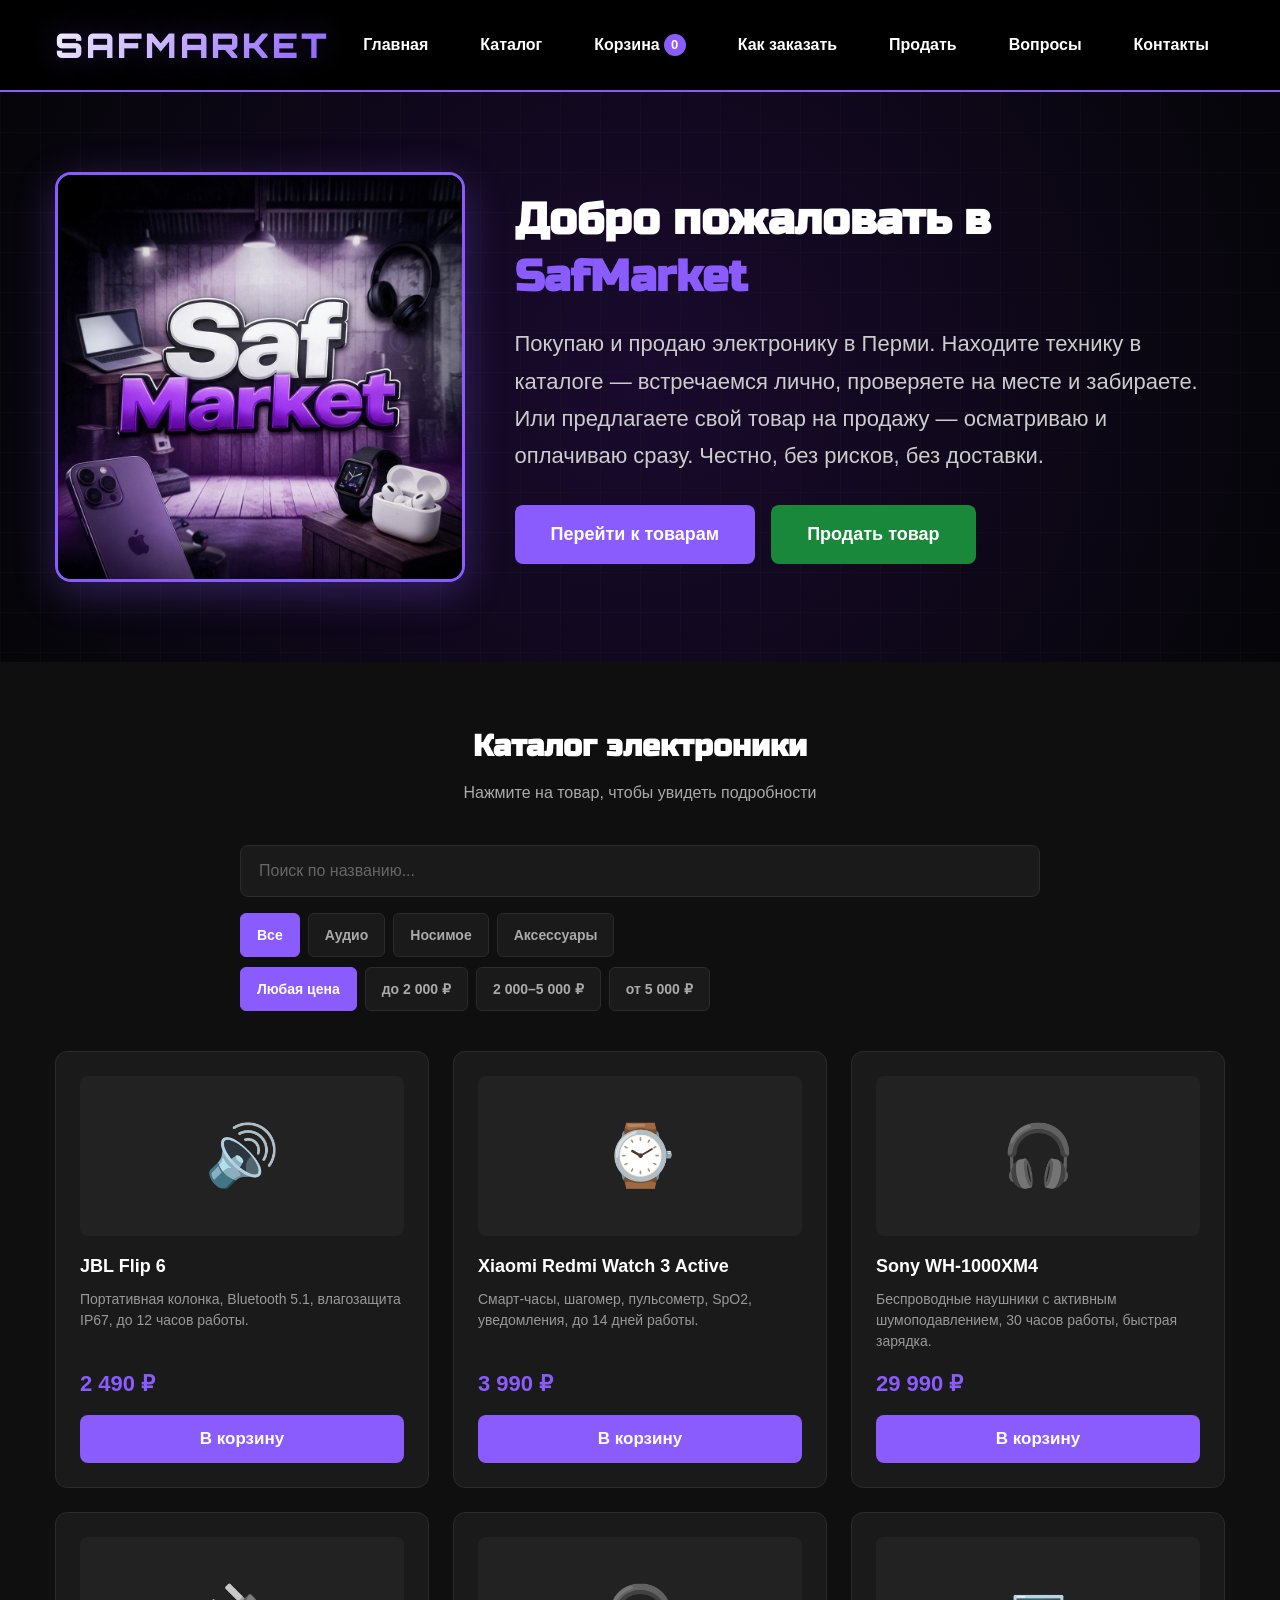
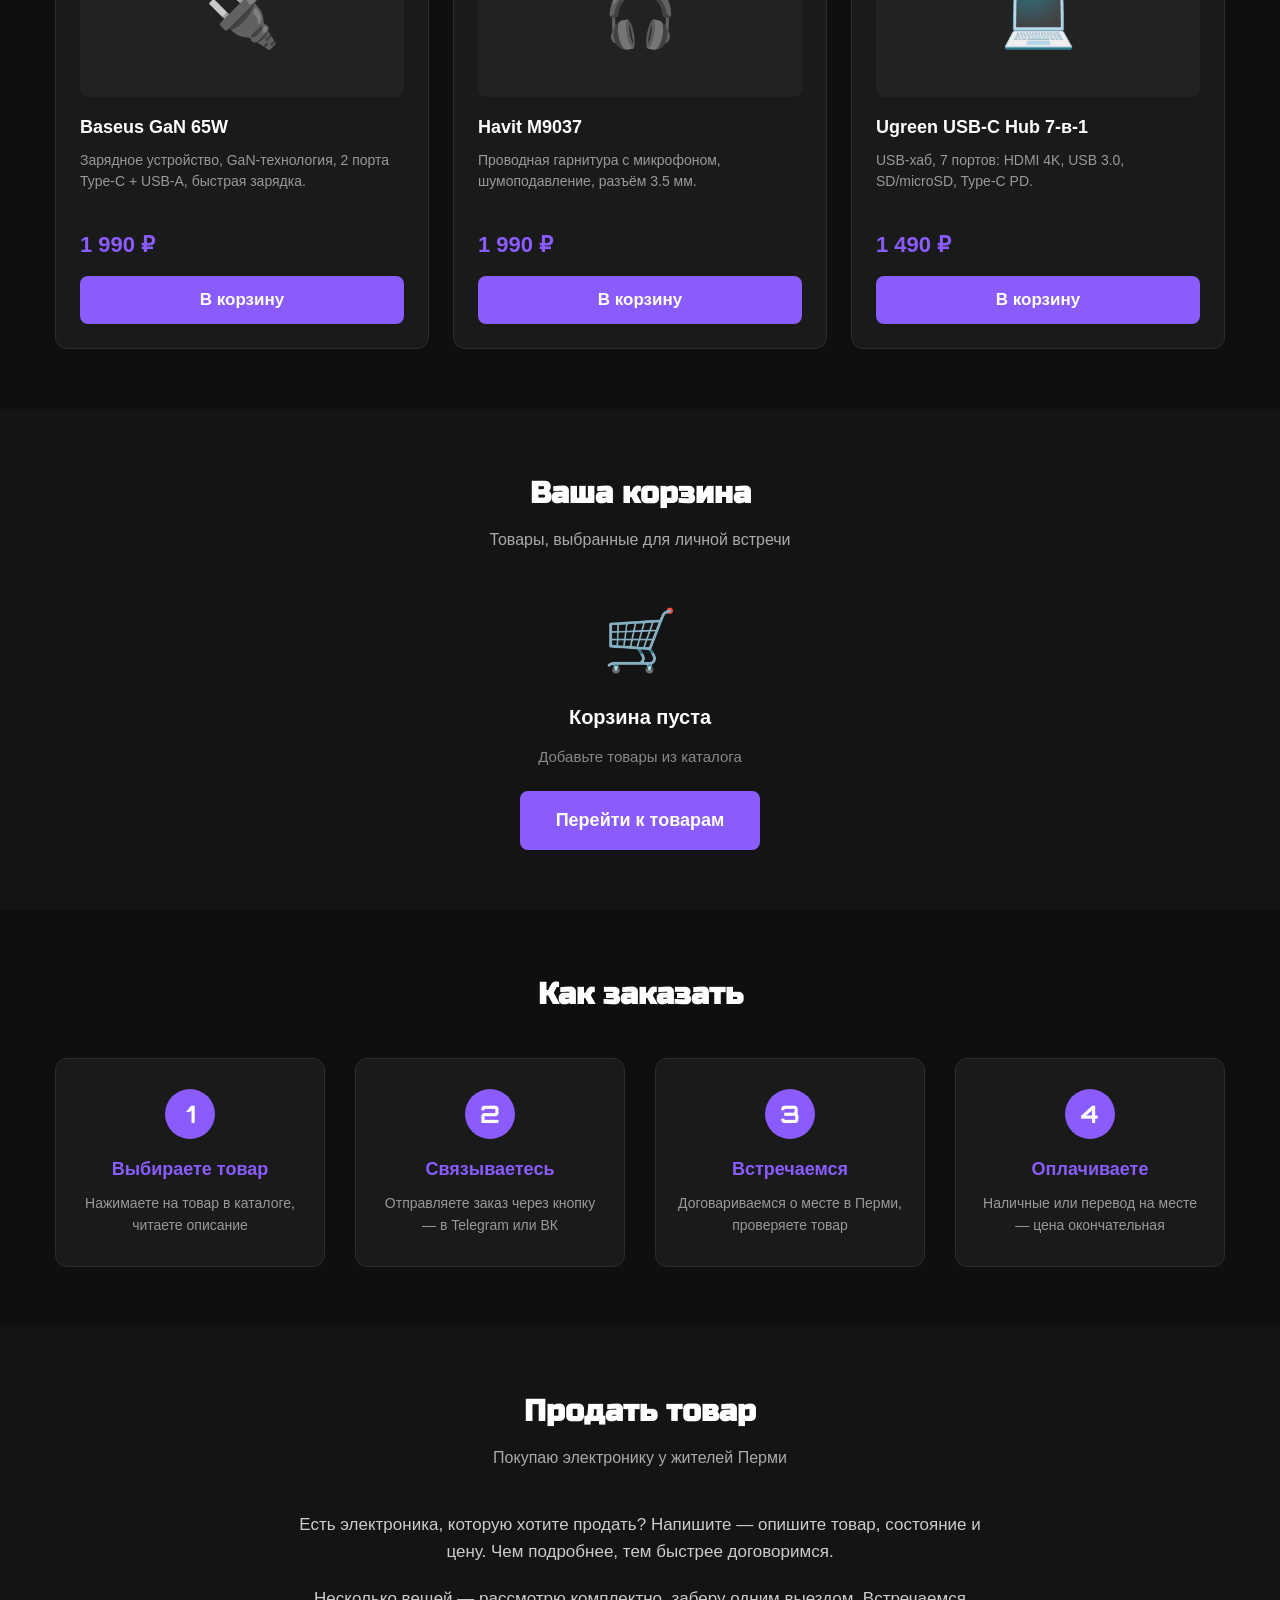
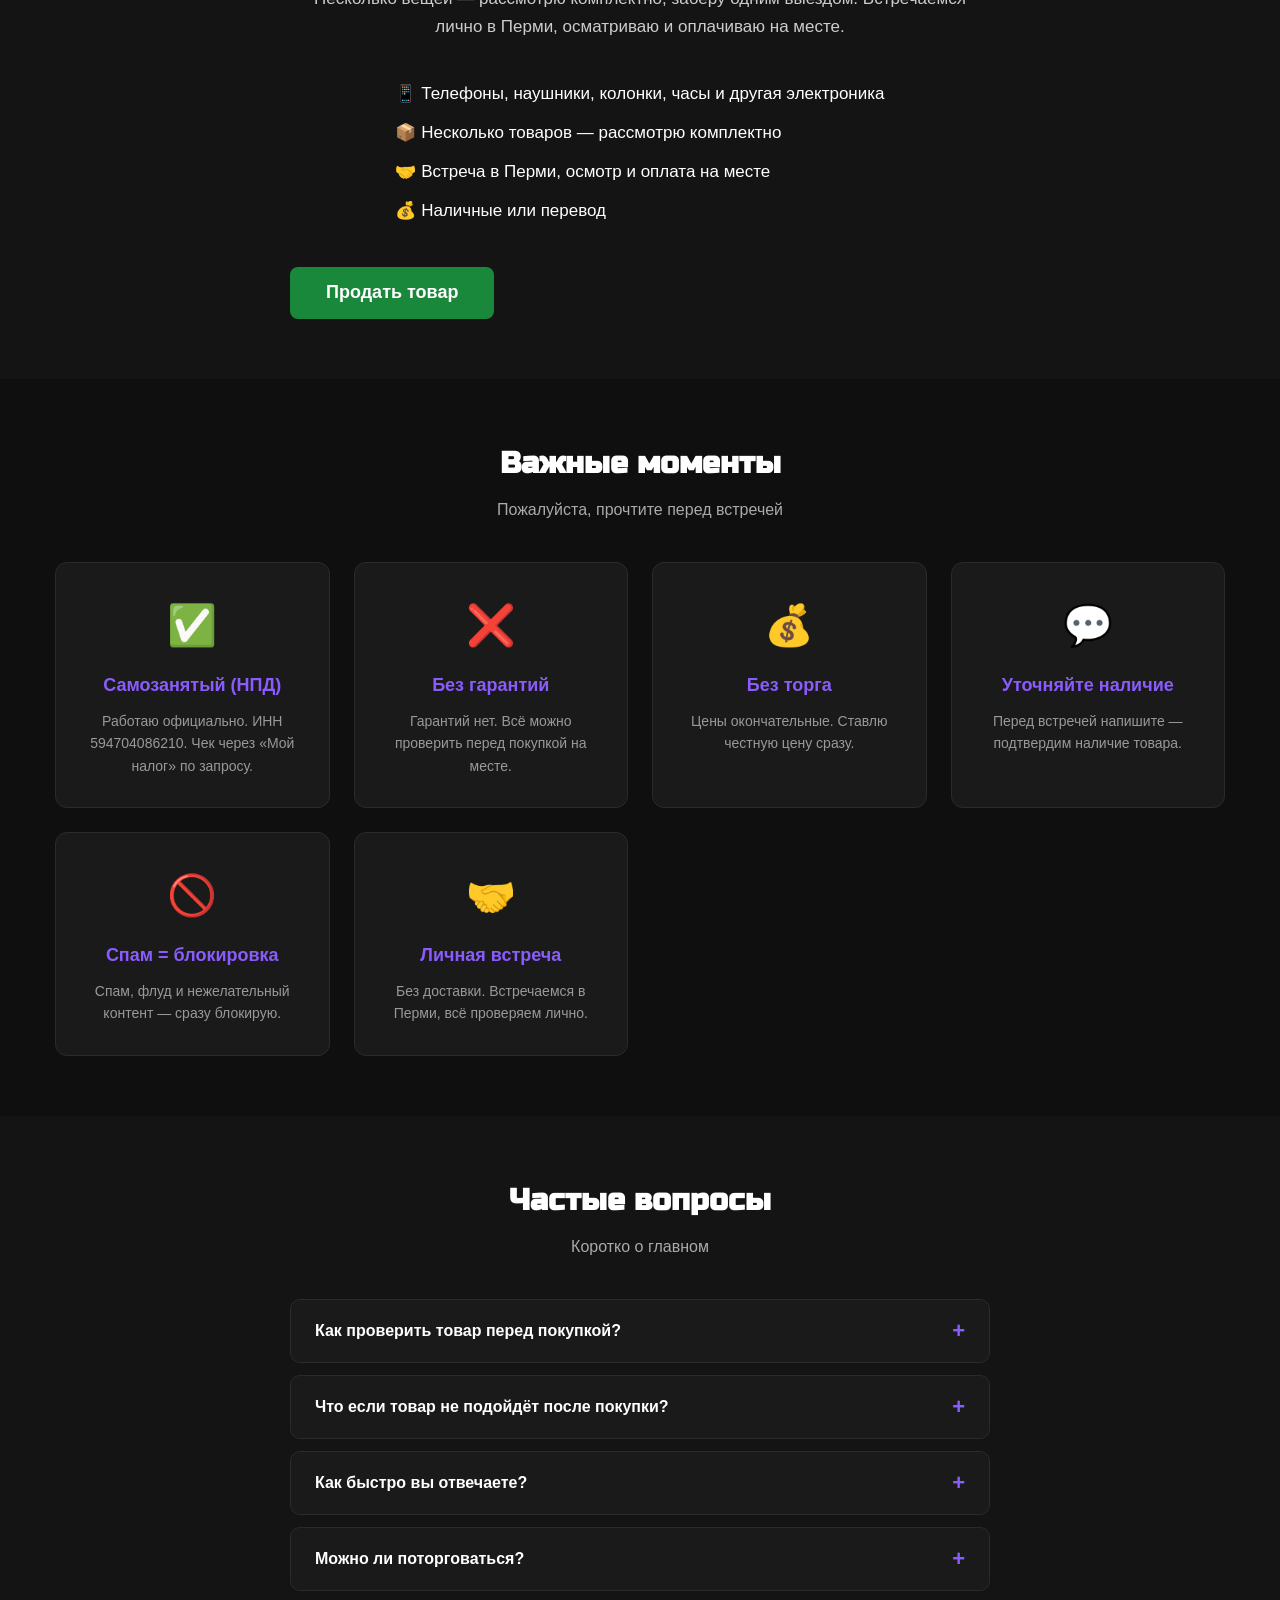
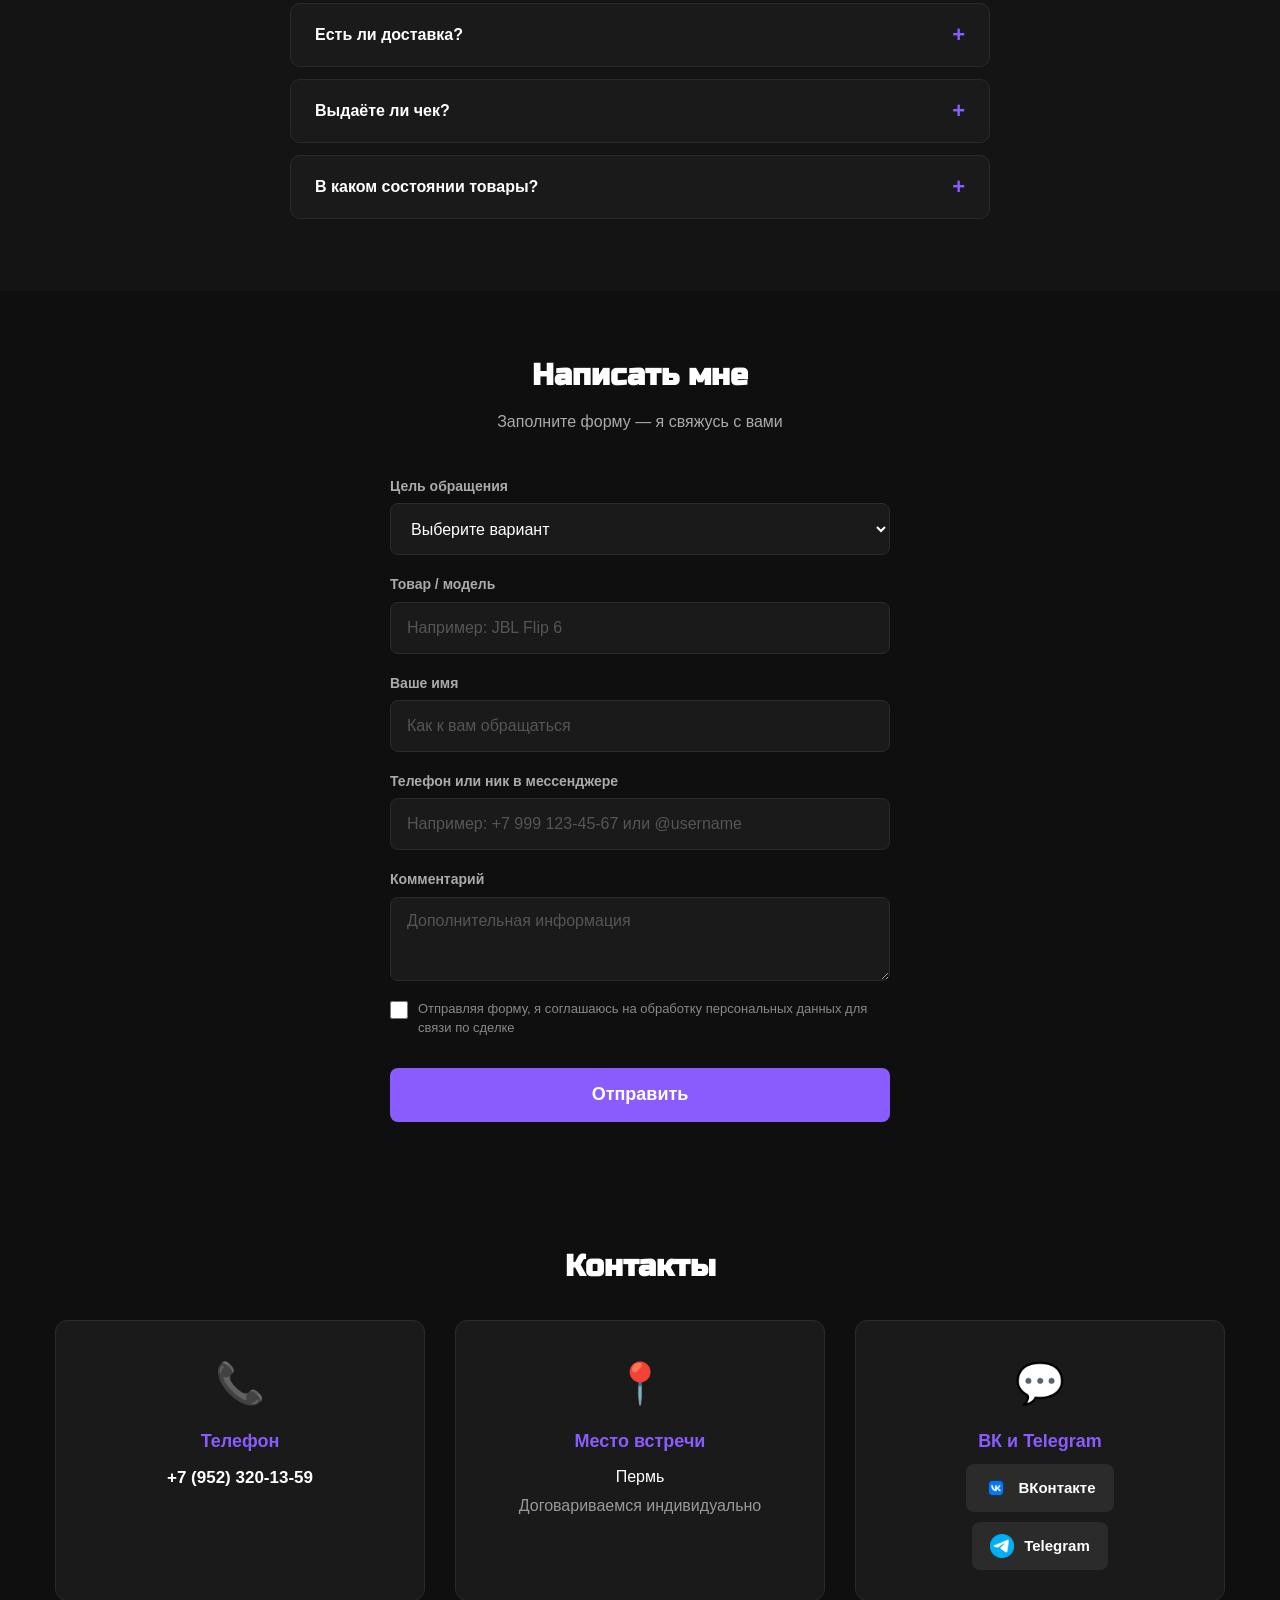
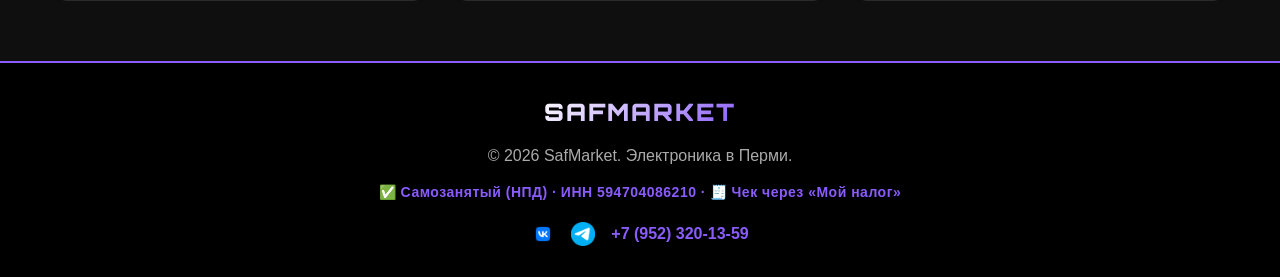
==== index.html @ 83631c66 "Add files via upload" ====
<!DOCTYPE html>
<html lang="ru">
<head>
  <meta charset="UTF-8" />
  <meta name="viewport" content="width=device-width, initial-scale=1.0" />

  <!-- SEO -->
  <title>SafMarket — Электроника в Перми. Купить и продать</title>
  <meta name="description" content="SafMarket — покупаю и продаю электронику в Перми. Каталог техники, личная встреча, проверка на месте. Без доставки, без рисков." />
  <meta name="keywords" content="электроника Пермь, купить электронику Пермь, продать телефон Пермь, б/у техника Пермь, SafMarket" />
  <meta property="og:title" content="SafMarket — Электроника в Перми" />
  <meta property="og:description" content="Покупаю и продаю электронику в Перми. Личная встреча, проверка на месте." />
  <meta property="og:type" content="website" />
  <meta name="robots" content="index, follow" />

  <link rel="preconnect" href="https://fonts.googleapis.com" />
  <link rel="preconnect" href="https://fonts.gstatic.com" crossorigin />
  <link href="https://fonts.googleapis.com/css2?family=Russo+One&family=Orbitron:wght@700;900&display=swap" rel="stylesheet" />

  <link rel="stylesheet" href="style.css" />
</head>
<body>

  <!-- ================= ШАПКА ================= -->
  <header class="header">
    <div class="container header-content">
      <a href="#home" class="logo">SafMarket</a>
      <nav class="nav">
        <a href="#home">Главная</a>
        <a href="#catalog">Каталог</a>
        <a href="#cart">Корзина <span id="cart-count" class="cart-count">0</span></a>
        <a href="#how">Как заказать</a>
        <a href="#buyback">Продать</a>
        <a href="#faq">Вопросы</a>
        <a href="#contacts">Контакты</a>
      </nav>
    </div>
  </header>

  <!-- ================= ГЛАВНАЯ ================= -->
  <section id="home" class="hero">
    <div class="container hero-wrapper">
      <div class="hero-left">
        <div class="store-photo-wrapper">
          <img src="store.jpg" alt="Магазин SafMarket в Перми" class="store-photo"
               onerror="this.style.display='none'; this.nextElementSibling.style.display='flex';" />
          <div class="store-photo-fallback" style="display:none;">
            <span>📷 Фото магазина</span>
            <span class="fallback-hint">Положите store.jpg рядом с index.html</span>
          </div>
        </div>
      </div>
      <div class="hero-right">
        <h1>Добро пожаловать в <span class="accent">SafMarket</span></h1>
        <p class="hero-subtitle">Покупаю и продаю электронику в Перми. Находите технику в каталоге — встречаемся лично, проверяете на месте и забираете. Или предлагаете свой товар на продажу — осматриваю и оплачиваю сразу. Честно, без рисков, без доставки.</p>

        <div class="hero-buttons">
          <a href="#catalog" class="btn">Перейти к товарам</a>
          <a href="#buyback" class="btn btn-sell">Продать товар</a>
        </div>
      </div>
    </div>
  </section>

  <!-- ================= КАТАЛОГ ================= -->
  <section id="catalog" class="products">
    <div class="container">
      <h2 class="section-title">Каталог электроники</h2>
      <p class="section-subtitle">Нажмите на товар, чтобы увидеть подробности</p>

      <div class="catalog-filters">
        <input type="text" id="search-input" class="search-input" placeholder="Поиск по названию..." />

        <div class="filter-row">
          <button class="filter-btn active" data-filter="category" data-value="all">Все</button>
          <button class="filter-btn" data-filter="category" data-value="audio">Аудио</button>
          <button class="filter-btn" data-filter="category" data-value="wearables">Носимое</button>
          <button class="filter-btn" data-filter="category" data-value="accessories">Аксессуары</button>
        </div>

        <div class="filter-row">
          <button class="filter-btn active" data-filter="price" data-value="all">Любая цена</button>
          <button class="filter-btn" data-filter="price" data-value="0-2000">до 2 000 ₽</button>
          <button class="filter-btn" data-filter="price" data-value="2000-5000">2 000–5 000 ₽</button>
          <button class="filter-btn" data-filter="price" data-value="5000+">от 5 000 ₽</button>
        </div>
      </div>

      <div id="product-grid" class="product-grid"></div>

      <div id="no-results" class="no-results" style="display:none;">
        <p>Ничего не найдено</p>
        <p class="no-results-hint">Попробуйте изменить поиск или фильтры</p>
      </div>
    </div>
  </section>

  <!-- ================= СТРАНИЦА ТОВАРА ================= -->
  <section id="product-page" class="product-page" style="display:none;">
    <div class="container">
      <button class="btn-back" onclick="showCatalog()">&#8592; Назад к каталогу</button>
      <div id="product-page-content"></div>
    </div>
  </section>

  <!-- ================= КОРЗИНА ================= -->
  <section id="cart" class="cart">
    <div class="container">
      <h2 class="section-title">Ваша корзина</h2>
      <p class="section-subtitle">Товары, выбранные для личной встречи</p>

      <div id="cart-empty" class="cart-empty">
        <span class="cart-empty-icon">🛒</span>
        <p>Корзина пуста</p>
        <p class="cart-empty-hint">Добавьте товары из каталога</p>
        <a href="#catalog" class="btn">Перейти к товарам</a>
      </div>

      <div id="cart-items" class="cart-grid" style="display:none;"></div>

      <div id="cart-total" class="cart-total" style="display:none;">
        <span>Итого:</span>
        <strong id="total-price">0 ₽</strong>
      </div>

      <div id="cart-actions" class="cart-actions" style="display:none;">
        <button class="btn-clear" onclick="clearCart()">Очистить корзину</button>
        <button class="btn-buy" onclick="openCheckout()">Купить</button>
      </div>
    </div>
  </section>

  <!-- ================= МОДАЛЬНОЕ ОКНО «КУПИТЬ» ================= -->
  <div id="checkout-modal" class="modal-overlay" style="display:none;">
    <div class="modal">
      <button class="modal-close" onclick="closeCheckout()">&times;</button>
      <h2 class="modal-title">Как купить</h2>
      <div class="modal-body">

        <div class="modal-step">
          <span class="modal-icon">📦</span>
          <h3>Ваш заказ</h3>
          <div id="modal-order-items"></div>
          <div id="modal-order-total"></div>
        </div>

        <!-- Условия сделки -->
        <div class="deal-terms">
          <h3 class="deal-terms-title">Условия сделки</h3>
          <div class="deal-terms-grid">
            <div class="deal-term"><span class="deal-term-icon">🚫</span> Без доставки</div>
            <div class="deal-term"><span class="deal-term-icon">↩️</span> Без возврата</div>
            <div class="deal-term"><span class="deal-term-icon">✅</span> Проверка на месте</div>
            <div class="deal-term"><span class="deal-term-icon">💰</span> Оплата: наличные / перевод</div>
          </div>
        </div>

        <div class="modal-step">
          <span class="modal-icon">💬</span>
          <h3>Свяжитесь со мной</h3>
          <p>Назовите товар, который хотите купить. Желательно отправьте скриншот из каталога. Уточните наличие — экономим время.</p>
        </div>

        <div class="modal-step">
          <span class="modal-icon">📍</span>
          <h3>Встреча в Перми</h3>
          <p>Договариваемся об удобном месте. Проверяете товар на месте. Оплата наличными или переводом.</p>
        </div>

        <div class="modal-rules">
          <h3 class="modal-rules-title">⚠️ Важные моменты</h3>
          <ul class="modal-rules-list">
            <li><strong>Без гарантий</strong> — всё проверяется перед покупкой на месте.</li>
            <li><strong>Без торга</strong> — цены окончательные.</li>
            <li><strong>Самозанятый (НПД)</strong> — ИНН 594704086210. Чек через «Мой налог» по запросу.</li>
          </ul>
        </div>

        <button class="btn btn-send-order btn-tg" onclick="sendOrderToTelegram()">
          <img src="telegram.webp" alt="Telegram" class="social-icon-img social-icon-btn" />
          <span>Отправить заказ в Telegram</span>
        </button>

        <button class="btn btn-send-order btn-vk" onclick="sendOrderToVK()">
          <img src="vk.webp" alt="ВКонтакте" class="social-icon-img social-icon-btn" />
          <span>Отправить заказ в ВКонтакте</span>
        </button>

        <a href="tel:+79523201359" class="btn btn-phone">
          <span>📞 +7 (952) 320-13-59</span>
        </a>

        <button class="btn-close-modal" onclick="closeCheckout()">Закрыть</button>
      </div>
    </div>
  </div>

  <!-- ================= МОДАЛЬНОЕ ОКНО «ПРОДАТЬ» ================= -->
  <div id="sell-modal" class="modal-overlay" style="display:none;">
    <div class="modal">
      <button class="modal-close" onclick="closeSell()">&times;</button>
      <h2 class="modal-title">Как продать товар</h2>
      <div class="modal-body">

        <div class="modal-step">
          <span class="modal-icon">💬</span>
          <h3>Свяжитесь со мной</h3>
          <p>Опишите товар и его состояние. Назовите вашу цену. Желательно отправьте фото. Если несколько товаров — можно списком.</p>
        </div>

        <div class="modal-step">
          <span class="modal-icon">🤝</span>
          <h3>Встреча и оплата</h3>
          <p>Договариваемся о встрече в Перми. Я осматриваю товар на месте. Если всё устраивает — оплачиваю сразу наличными или переводом.</p>
        </div>

        <div class="modal-rules modal-rules-buyback">
          <h3 class="modal-rules-title">📋 Правила</h3>
          <ul class="modal-rules-list">
            <li><strong>Опишите честно</strong> — дефекты и неисправности указывайте сразу.</li>
            <li><strong>Несколько товаров</strong> — рассмотрю комплектно, заберу одним выездом.</li>
            <li><strong>Самозанятый (НПД)</strong> — ИНН 594704086210. Чек через «Мой налог» по запросу.</li>
          </ul>
        </div>

        <button class="btn btn-send-order btn-tg" onclick="sendSellToTelegram()">
          <img src="telegram.webp" alt="Telegram" class="social-icon-img social-icon-btn" />
          <span>Написать в Telegram</span>
        </button>

        <button class="btn btn-send-order btn-vk" onclick="sendSellToVK()">
          <img src="vk.webp" alt="ВКонтакте" class="social-icon-img social-icon-btn" />
          <span>Написать в ВКонтакте</span>
        </button>

        <a href="tel:+79523201359" class="btn btn-phone">
          <span>📞 +7 (952) 320-13-59</span>
        </a>

        <button class="btn-close-modal" onclick="closeSell()">Закрыть</button>
      </div>
    </div>
  </div>

  <!-- ================= КАК ЗАКАЗАТЬ ================= -->
  <section id="how" class="how">
    <div class="container">
      <h2 class="section-title">Как заказать</h2>
      <div class="steps">
        <div class="step">
          <div class="step-number">1</div>
          <h3>Выбираете товар</h3>
          <p>Нажимаете на товар в каталоге, читаете описание</p>
        </div>
        <div class="step">
          <div class="step-number">2</div>
          <h3>Связываетесь</h3>
          <p>Отправляете заказ через кнопку — в Telegram или ВК</p>
        </div>
        <div class="step">
          <div class="step-number">3</div>
          <h3>Встречаемся</h3>
          <p>Договариваемся о месте в Перми, проверяете товар</p>
        </div>
        <div class="step">
          <div class="step-number">4</div>
          <h3>Оплачиваете</h3>
          <p>Наличные или перевод на месте — цена окончательная</p>
        </div>
      </div>
    </div>
  </section>

  <!-- ================= ПРОДАТЬ ТОВАР ================= -->
  <section id="buyback" class="buyback">
    <div class="container">
      <h2 class="section-title">Продать товар</h2>
      <p class="section-subtitle">Покупаю электронику у жителей Перми</p>
      <div class="buyback-content">
        <div class="buyback-text">
          <p>Есть электроника, которую хотите продать? Напишите — опишите товар, состояние и цену. Чем подробнее, тем быстрее договоримся.</p>
          <p>Несколько вещей — рассмотрю комплектно, заберу одним выездом. Встречаемся лично в Перми, осматриваю и оплачиваю на месте.</p>
          <ul class="about-list">
            <li>📱 Телефоны, наушники, колонки, часы и другая электроника</li>
            <li>📦 Несколько товаров — рассмотрю комплектно</li>
            <li>🤝 Встреча в Перми, осмотр и оплата на месте</li>
            <li>💰 Наличные или перевод</li>
          </ul>
          <button class="btn btn-sell" onclick="openSell()">Продать товар</button>
        </div>
      </div>
    </div>
  </section>

  <!-- ================= ВАЖНЫЕ МОМЕНТЫ ================= -->
  <section id="rules" class="rules">
    <div class="container">
      <h2 class="section-title">Важные моменты</h2>
      <p class="section-subtitle">Пожалуйста, прочтите перед встречей</p>
      <div class="rules-grid">
        <div class="rule-card">
          <span class="rule-icon">✅</span>
          <h3>Самозанятый (НПД)</h3>
          <p>Работаю официально. ИНН 594704086210. Чек через «Мой налог» по запросу.</p>
        </div>
        <div class="rule-card">
          <span class="rule-icon">❌</span>
          <h3>Без гарантий</h3>
          <p>Гарантий нет. Всё можно проверить перед покупкой на месте.</p>
        </div>
        <div class="rule-card">
          <span class="rule-icon">💰</span>
          <h3>Без торга</h3>
          <p>Цены окончательные. Ставлю честную цену сразу.</p>
        </div>
        <div class="rule-card">
          <span class="rule-icon">💬</span>
          <h3>Уточняйте наличие</h3>
          <p>Перед встречей напишите — подтвердим наличие товара.</p>
        </div>
        <div class="rule-card">
          <span class="rule-icon">🚫</span>
          <h3>Спам = блокировка</h3>
          <p>Спам, флуд и нежелательный контент — сразу блокирую.</p>
        </div>
        <div class="rule-card">
          <span class="rule-icon">🤝</span>
          <h3>Личная встреча</h3>
          <p>Без доставки. Встречаемся в Перми, всё проверяем лично.</p>
        </div>
      </div>
    </div>
  </section>

  <!-- ================= FAQ ================= -->
  <section id="faq" class="faq">
    <div class="container">
      <h2 class="section-title">Частые вопросы</h2>
      <p class="section-subtitle">Коротко о главном</p>
      <div class="faq-list">
        <div class="faq-item">
          <button class="faq-question" onclick="toggleFaq(this)">
            <span>Как проверить товар перед покупкой?</span>
            <span class="faq-arrow">+</span>
          </button>
          <div class="faq-answer">
            <p>Встречаемся лично в Перми. Вы полностью осматриваете товар, проверяете все функции, подключаете, тестируете — сколько нужно, столько и проверяете. Только после этого принимаете решение.</p>
          </div>
        </div>
        <div class="faq-item">
          <button class="faq-question" onclick="toggleFaq(this)">
            <span>Что если товар не подойдёт после покупки?</span>
            <span class="faq-arrow">+</span>
          </button>
          <div class="faq-answer">
            <p>Возврат и обмен не предусмотрены. Именно поэтому важно всё проверить на месте перед оплатой. Если что-то не устраивает — просто не покупаете, никаких обязательств.</p>
          </div>
        </div>
        <div class="faq-item">
          <button class="faq-question" onclick="toggleFaq(this)">
            <span>Как быстро вы отвечаете?</span>
            <span class="faq-arrow">+</span>
          </button>
          <div class="faq-answer">
            <p>Обычно отвечаю в течение часа в рабочее время. Вечером и ночью может быть задержка, но обязательно отвечу.</p>
          </div>
        </div>
        <div class="faq-item">
          <button class="faq-question" onclick="toggleFaq(this)">
            <span>Можно ли поторговаться?</span>
            <span class="faq-arrow">+</span>
          </button>
          <div class="faq-answer">
            <p>Нет, цены окончательные. Я стараюсь сразу ставить честную и адекватную цену, поэтому торг не предусмотрен.</p>
          </div>
        </div>
        <div class="faq-item">
          <button class="faq-question" onclick="toggleFaq(this)">
            <span>Есть ли доставка?</span>
            <span class="faq-arrow">+</span>
          </button>
          <div class="faq-answer">
            <p>Нет, доставки нет. Встречаемся лично в Перми. Это безопаснее для обеих сторон — вы видите товар перед оплатой.</p>
          </div>
        </div>
        <div class="faq-item">
          <button class="faq-question" onclick="toggleFaq(this)">
            <span>Выдаёте ли чек?</span>
            <span class="faq-arrow">+</span>
          </button>
          <div class="faq-answer">
            <p>Да, работаю как самозанятый (НПД). ИНН 594704086210. Электронный чек отправлю через приложение «Мой налог» — просто попросите при покупке.</p>
          </div>
        </div>
        <div class="faq-item">
          <button class="faq-question" onclick="toggleFaq(this)">
            <span>В каком состоянии товары?</span>
            <span class="faq-arrow">+</span>
          </button>
          <div class="faq-answer">
            <p>Состояние у каждого товара своё — подробно описано на странице товара. Если есть дефекты, я указываю их честно. На месте вы всё проверите сами.</p>
          </div>
        </div>
      </div>
    </div>
  </section>

  <!-- ================= ФОРМА ОБРАТНОЙ СВЯЗИ ================= -->
  <section id="feedback" class="feedback">
    <div class="container">
      <h2 class="section-title">Написать мне</h2>
      <p class="section-subtitle">Заполните форму — я свяжусь с вами</p>
      <div class="feedback-form-wrapper">
        <form class="feedback-form" id="feedback-form" onsubmit="submitFeedback(event)">
          <div class="form-group">
            <label for="form-purpose">Цель обращения</label>
            <select id="form-purpose" class="form-input" required>
              <option value="">Выберите вариант</option>
              <option value="Хочу купить">Хочу купить</option>
              <option value="Хочу продать">Хочу продать</option>
              <option value="Уточнить наличие">Уточнить наличие</option>
              <option value="Другое">Другое</option>
            </select>
          </div>
          <div class="form-group">
            <label for="form-product">Товар / модель</label>
            <input type="text" id="form-product" class="form-input" placeholder="Например: JBL Flip 6" />
          </div>
          <div class="form-group">
            <label for="form-name">Ваше имя</label>
            <input type="text" id="form-name" class="form-input" placeholder="Как к вам обращаться" required />
          </div>
          <div class="form-group">
            <label for="form-contact">Телефон или ник в мессенджере</label>
            <input type="text" id="form-contact" class="form-input" placeholder="Например: +7 999 123-45-67 или @username" required />
          </div>
          <div class="form-group">
            <label for="form-message">Комментарий</label>
            <textarea id="form-message" class="form-input form-textarea" rows="3" placeholder="Дополнительная информация"></textarea>
          </div>
          <div class="form-consent">
            <label class="consent-label">
              <input type="checkbox" id="form-consent-checkbox" required />
              <span>Отправляя форму, я соглашаюсь на обработку персональных данных для связи по сделке</span>
            </label>
          </div>
          <button type="submit" class="btn btn-feedback">Отправить</button>
        </form>
        <div id="feedback-success" class="feedback-success" style="display:none;">
          <span class="feedback-success-icon">✅</span>
          <h3>Заявка отправлена!</h3>
          <p>Я свяжусь с вами в ближайшее время.</p>
          <button class="btn-close-modal" onclick="resetFeedback()">Отправить ещё одну</button>
        </div>
      </div>
    </div>
  </section>

  <!-- ================= КОНТАКТЫ ================= -->
  <section id="contacts" class="contacts">
    <div class="container">
      <h2 class="section-title">Контакты</h2>
      <div class="contacts-content">
        <div class="contact-item">
          <span class="contact-icon">📞</span>
          <h3>Телефон</h3>
          <a href="tel:+79523201359" class="contact-link">+7 (952) 320-13-59</a>
        </div>
        <div class="contact-item">
          <span class="contact-icon">📍</span>
          <h3>Место встречи</h3>
          <p>Пермь</p>
          <p class="contact-sub">Договариваемся индивидуально</p>
        </div>
        <div class="contact-item">
          <span class="contact-icon">💬</span>
          <h3>ВК и Telegram</h3>
          <div class="contact-social">
            <a href="https://vk.ru/saftorg1" target="_blank" rel="noopener" class="contact-social-link">
              <img src="vk.webp" alt="ВКонтакте" class="social-icon-img" />
              <span>ВКонтакте</span>
            </a>
            <a href="https://t.me/safamerka" target="_blank" rel="noopener" class="contact-social-link">
              <img src="telegram.webp" alt="Telegram" class="social-icon-img" />
              <span>Telegram</span>
            </a>
          </div>
        </div>
      </div>
    </div>
  </section>

  <!-- ================= ПОДВАЛ ================= -->
  <footer class="footer">
    <div class="container footer-content">
      <a href="#home" class="logo-footer">SafMarket</a>
      <p>&copy; 2026 SafMarket. Электроника в Перми.</p>
      <p class="footer-status">✅ Самозанятый (НПД) · ИНН 594704086210 · 🧾 Чек через «Мой налог»</p>
      <div class="footer-social">
        <a href="https://vk.ru/saftorg1" target="_blank" rel="noopener" class="footer-social-link">
          <img src="vk.webp" alt="ВКонтакте" class="social-icon-img" />
        </a>
        <a href="https://t.me/safamerka" target="_blank" rel="noopener" class="footer-social-link">
          <img src="telegram.webp" alt="Telegram" class="social-icon-img" />
        </a>
        <a href="tel:+79523201359" class="footer-social-text">+7 (952) 320-13-59</a>
      </div>
    </div>
  </footer>

  <!-- ================= JAVASCRIPT ================= -->
  <script>
    var products = [
      {
        id: 'jbl-flip6', name: 'JBL Flip 6', icon: '🔊', category: 'audio', price: 2490,
        short: 'Портативная колонка, Bluetooth 5.1, влагозащита IP67, до 12 часов работы.',
        full: 'Портативная колонка JBL Flip 6. Bluetooth 5.1, влагозащита IP67 — можно брать в душ и на пляж. До 12 часов работы от одного заряда. Стерео-пара — можно соединить две колонки для объёмного звука. Мощный бас, чистый звук на любой громкости. Зарядка через USB-C.',
        specs: [['Bluetooth','5.1'],['Влагозащита','IP67'],['Время работы','до 12 часов'],['Зарядка','USB-C'],['Стерео-пара','Да'],['Вес','550 г']],
        video: ''
      },
      {
        id: 'xiaomi-watch', name: 'Xiaomi Redmi Watch 3 Active', icon: '⌚', category: 'wearables', price: 3990,
        short: 'Смарт-часы, шагомер, пульсометр, SpO2, уведомления, до 14 дней работы.',
        full: 'Смарт-часы Xiaomi Redmi Watch 3 Active. Большой 1.8-дюймовый дисплей. Шагомер, пульсометр, датчик SpO2 (кислород в крови). Уведомления с телефона, контроль сна. До 14 дней работы от одного заряда. Влагозащита 5 ATM — можно плавать. Более 100 спортивных режимов.',
        specs: [['Дисплей','1.8"'],['Пульсометр','Да'],['SpO2','Да'],['Время работы','до 14 дней'],['Влагозащита','5 ATM'],['Спортрежимы','100+']],
        video: ''
      },
      {
        id: 'sony-xm4', name: 'Sony WH-1000XM4', icon: '🎧', category: 'audio', price: 29990,
        short: 'Беспроводные наушники с активным шумоподавлением, 30 часов работы, быстрая зарядка.',
        full: 'Беспроводные наушники Sony WH-1000XM4. Лучшее в классе активное шумоподавление. До 30 часов работы от заряда. Быстрая зарядка — 10 минут дают 5 часов музыки. Сенсорное управление. Автоматическая пауза при снятии. Мультипоинт — подключение к двум устройствам одновременно. Складная конструкция, чехол в комплекте.',
        specs: [['Шумоподавление','Активное (ANC)'],['Время работы','до 30 часов'],['Быстрая зарядка','10 мин = 5 часов'],['Мультипоинт','Да'],['Управление','Сенсорное'],['Чехол','В комплекте']],
        video: ''
      },
      {
        id: 'baseus-65w', name: 'Baseus GaN 65W', icon: '🔌', category: 'accessories', price: 1990,
        short: 'Зарядное устройство, GaN-технология, 2 порта Type-C + USB-A, быстрая зарядка.',
        full: 'Зарядное устройство Baseus GaN 65W. Технология GaN — компактнее и быстрее обычных зарядок. 2 порта Type-C и 1 USB-A — можно заряжать три устройства одновременно. Быстрая зарядка для телефонов (PD, QC), планшетов и ноутбуков. Входное напряжение 100–240V — подходит для путешествий.',
        specs: [['Мощность','65W'],['Технология','GaN'],['Порты','2× Type-C, 1× USB-A'],['Быстрая зарядка','PD, QC'],['Вход','100–240V'],['Одновременно','3 устройства']],
        video: ''
      },
      {
        id: 'havit-m9037', name: 'Havit M9037', icon: '🎧', category: 'audio', price: 1990,
        short: 'Проводная гарнитура с микрофоном, шумоподавление, разъём 3.5 мм.',
        full: 'Проводная гарнитура Havit M9037. Удобные мягкие амбушюры — можно носить часами без усталости. Микрофон с шумоподавлением — голос звучит чисто, без фона. Разъём 3.5 мм — подходит для ПК, ноутбука, телефона. Регулируемое оголовье. Подключение и игра — драйверы не нужны.',
        specs: [['Тип','Проводная'],['Разъём','3.5 мм'],['Микрофон','С шумоподавлением'],['Амбушюры','Мягкие'],['Оголовье','Регулируемое'],['Драйверы','Не нужны']],
        video: ''
      },
      {
        id: 'ugreen-hub', name: 'Ugreen USB-C Hub 7-в-1', icon: '💻', category: 'accessories', price: 1490,
        short: 'USB-хаб, 7 портов: HDMI 4K, USB 3.0, SD/microSD, Type-C PD.',
        full: 'USB-хаб Ugreen USB-C Hub 7-в-1. 7 портов в одном компактном устройстве: HDMI 4K (вывод на монитор или телевизор), USB 3.0 (флешки, клавиатура, мышь), слоты SD и microSD, Type-C с поддержкой Power Delivery — заряжает ноутбук через хаб. Подходит для MacBook, ноутбуков и планшетов с Type-C.',
        specs: [['Портов','7'],['HDMI','4K'],['USB','3.0'],['SD/microSD','Да'],['Type-C PD','Да'],['Совместимость','MacBook, ноутбуки, планшеты']],
        video: ''
      }
    ];

    /* ===== ФИЛЬТРЫ ===== */
    var activeFilters = { category: 'all', price: 'all' };

    function applyFilters() {
      var search = document.getElementById('search-input').value.toLowerCase().trim();
      var grid = document.getElementById('product-grid');
      var noResults = document.getElementById('no-results');
      var html = '', found = 0;
      products.forEach(function(p) {
        var matchesSearch = !search || p.name.toLowerCase().indexOf(search) !== -1;
        var matchesCategory = activeFilters.category === 'all' || p.category === activeFilters.category;
        var matchesPrice = true;
        if (activeFilters.price !== 'all') {
          if (activeFilters.price === '0-2000') matchesPrice = p.price < 2000;
          else if (activeFilters.price === '2000-5000') matchesPrice = p.price >= 2000 && p.price <= 5000;
          else if (activeFilters.price === '5000+') matchesPrice = p.price > 5000;
        }
        if (matchesSearch && matchesCategory && matchesPrice) {
          found++;
          html += '<div class="card" onclick="openProduct(\'' + p.id + '\')">' +
            '<div class="card-image">' + p.icon + '</div>' +
            '<h3 class="model-name">' + p.name + '</h3>' +
            '<p class="description">' + p.short + '</p>' +
            '<span class="price">' + p.price.toLocaleString('ru-RU') + ' ₽</span>' +
            '<button class="btn-small" onclick="event.stopPropagation(); addToCart(\'' + p.id + '\')">В корзину</button>' +
          '</div>';
        }
      });
      if (found === 0) { grid.innerHTML = ''; noResults.style.display = 'block'; }
      else { grid.innerHTML = html; noResults.style.display = 'none'; }
    }

    document.addEventListener('DOMContentLoaded', function() {
      var searchInput = document.getElementById('search-input');
      if (searchInput) searchInput.addEventListener('input', applyFilters);
      document.querySelectorAll('.filter-btn').forEach(function(btn) {
        btn.addEventListener('click', function() {
          var ft = this.dataset.filter, fv = this.dataset.value;
          document.querySelectorAll('.filter-btn[data-filter="' + ft + '"]').forEach(function(b) { b.classList.remove('active'); });
          this.classList.add('active');
          activeFilters[ft] = fv;
          applyFilters();
        });
      });
    });

    /* ===== СТРАНИЦА ТОВАРА ===== */
    function openProduct(id) {
      var p = products.find(function(item) { return item.id === id; });
      if (!p) return;
      var specsHtml = '';
      if (p.specs && p.specs.length > 0) {
        specsHtml = '<div class="product-specs"><h3>Характеристики</h3><table class="specs-table">';
        p.specs.forEach(function(s) { specsHtml += '<tr><td class="specs-label">' + s[0] + '</td><td class="specs-value">' + s[1] + '</td></tr>'; });
        specsHtml += '</table></div>';
      }
      var videoHtml = '';
      if (p.video) {
        videoHtml = '<div class="product-video"><h3>Видео товара</h3><video controls preload="metadata" class="product-video-player"><source src="' + p.video + '" type="video/mp4" /></video></div>';
      }
      var relatedHtml = '<div class="product-related"><h3>Похожие товары</h3><div class="related-grid">';
      var related = products.filter(function(item) { return item.id !== p.id && item.category === p.category; }).slice(0, 3);
      if (related.length === 0) related = products.filter(function(item) { return item.id !== p.id; }).slice(0, 3);
      related.forEach(function(r) {
        relatedHtml += '<div class="card related-card" onclick="openProduct(\'' + r.id + '\')"><div class="card-image">' + r.icon + '</div><h3 class="model-name">' + r.name + '</h3><span class="price">' + r.price.toLocaleString('ru-RU') + ' ₽</span></div>';
      });
      relatedHtml += '</div></div>';

      var dealTermsHtml = '<div class="deal-terms"><h3 class="deal-terms-title">Условия сделки</h3><div class="deal-terms-grid">' +
        '<div class="deal-term"><span class="deal-term-icon">🚫</span> Без доставки</div>' +
        '<div class="deal-term"><span class="deal-term-icon">↩️</span> Без возврата</div>' +
        '<div class="deal-term"><span class="deal-term-icon">✅</span> Проверка на месте</div>' +
        '<div class="deal-term"><span class="deal-term-icon">💰</span> Оплата: наличные / перевод</div>' +
        '</div></div>';

      var html = '<div class="product-page-wrapper"><div class="product-page-main">' +
        '<div class="product-page-header"><div class="product-page-icon">' + p.icon + '</div>' +
        '<div class="product-page-info"><h2 class="product-page-name">' + p.name + '</h2>' +
        '<span class="product-page-price">' + p.price.toLocaleString('ru-RU') + ' ₽</span></div></div>' +
        '<div class="product-page-body"><p class="product-page-desc">' + p.full + '</p>' + specsHtml + videoHtml + dealTermsHtml +
        '<div class="product-page-actions">' +
          '<button class="btn" onclick="addToCart(\'' + p.id + '\')">В корзину</button>' +
          '<button class="btn btn-send-order btn-tg" onclick="sendSingleOrderToTelegram(\'' + p.id + '\')"><img src="telegram.webp" alt="Telegram" class="social-icon-img social-icon-btn" /><span>Купить в Telegram</span></button>' +
          '<button class="btn btn-send-order btn-vk" onclick="sendSingleOrderToVK(\'' + p.id + '\')"><img src="vk.webp" alt="ВКонтакте" class="social-icon-img social-icon-btn" /><span>Купить в ВК</span></button>' +
        '</div></div></div>' + relatedHtml + '</div>';

      document.getElementById('product-page-content').innerHTML = html;
      document.getElementById('product-page').style.display = 'block';
      document.getElementById('catalog').style.display = 'none';
      window.scrollTo({ top: document.getElementById('product-page').offsetTop - 80, behavior: 'smooth' });
    }

    function showCatalog() {
      document.getElementById('product-page').style.display = 'none';
      document.getElementById('catalog').style.display = 'block';
      window.scrollTo({ top: document.getElementById('catalog').offsetTop - 80, behavior: 'smooth' });
    }

    /* ===== КОРЗИНА ===== */
    var cart = [];
    function saveCart() { try { localStorage.setItem('safmarket_cart', JSON.stringify(cart)); } catch(e) {} }
    function loadCart() { try { var s = localStorage.getItem('safmarket_cart'); if (s) cart = JSON.parse(s); } catch(e) { cart = []; } }

    function addToCart(id) {
      var p = products.find(function(item) { return item.id === id; });
      if (!p) return;
      cart.push({ id: p.id, name: p.name, price: p.price, icon: p.icon, desc: p.short, uid: Date.now() + '-' + Math.random().toString(36).substr(2, 9) });
      saveCart(); renderCart();
    }
    function removeFromCart(uid) { cart = cart.filter(function(i) { return i.uid !== uid; }); saveCart(); renderCart(); }
    function clearCart() { cart = []; saveCart(); renderCart(); }

    function renderCart() {
      var e = document.getElementById('cart-empty'), i = document.getElementById('cart-items');
      var t = document.getElementById('cart-total'), a = document.getElementById('cart-actions');
      var c = document.getElementById('cart-count'), tp = document.getElementById('total-price');
      c.textContent = cart.length;
      if (cart.length === 0) { e.style.display='flex'; i.style.display='none'; t.style.display='none'; a.style.display='none'; return; }
      e.style.display='none'; i.style.display='grid'; t.style.display='flex'; a.style.display='flex';
      var html = '', sum = 0;
      cart.forEach(function(item) {
        sum += item.price;
        html += '<div class="card cart-card"><div class="card-image">' + item.icon + '</div><h3 class="model-name">' + item.name + '</h3><p class="description">' + item.desc + '</p><span class="price">' + item.price.toLocaleString('ru-RU') + ' ₽</span><button class="btn-remove" onclick="removeFromCart(\'' + item.uid + '\')">Удалить из корзины</button></div>';
      });
      i.innerHTML = html; tp.textContent = sum.toLocaleString('ru-RU') + ' ₽';
    }

    /* ===== ОТПРАВКА ЗАКАЗА ===== */
    function openCheckout() {
      var m = document.getElementById('checkout-modal');
      var oi = document.getElementById('modal-order-items'), ot = document.getElementById('modal-order-total');
      var sum = 0, html = '';
      cart.forEach(function(item) { sum += item.price; html += '<div class="modal-order-row"><span>' + item.icon + ' ' + item.name + '</span><strong>' + item.price.toLocaleString('ru-RU') + ' ₽</strong></div>'; });
      oi.innerHTML = html;
      ot.innerHTML = '<div class="modal-order-total">Итого: <strong>' + sum.toLocaleString('ru-RU') + ' ₽</strong></div>';
      m.style.display = 'flex';
    }

    function buildOrderMessage() {
      var msg = '🛒 Заказ с сайта SafMarket\n\nТовары:\n', sum = 0;
      cart.forEach(function(item, i) { sum += item.price; msg += (i+1) + '. ' + item.icon + ' ' + item.name + ' — ' + item.price.toLocaleString('ru-RU') + ' ₽\n'; });
      msg += '\nИтого: ' + sum.toLocaleString('ru-RU') + ' ₽\n\nЗдравствуйте! Хочу купить эти товары. Подскажите, всё ли есть в наличии.';
      return msg;
    }
    function buildSingleOrderMessage(id) {
      var p = products.find(function(i) { return i.id === id; });
      if (!p) return '';
      return '🛒 Заказ с сайта SafMarket\n\n' + p.icon + ' ' + p.name + ' — ' + p.price.toLocaleString('ru-RU') + ' ₽\n\nЗдравствуйте! Хочу купить этот товар. Подскажите, есть ли в наличии.';
    }
    function sendOrderToTelegram() { window.open('https://t.me/safamerka?text=' + encodeURIComponent(buildOrderMessage()), '_blank'); }
    function sendOrderToVK() { window.open('https://vk.me/saftorg1?text=' + encodeURIComponent(buildOrderMessage()), '_blank'); }
    function sendSingleOrderToTelegram(id) { window.open('https://t.me/safamerka?text=' + encodeURIComponent(buildSingleOrderMessage(id)), '_blank'); }
    function sendSingleOrderToVK(id) { window.open('https://vk.me/saftorg1?text=' + encodeURIComponent(buildSingleOrderMessage(id)), '_blank'); }
    function buildSellMessage() { return '🤝 Предложение о продаже\n\nЗдравствуйте! Хочу продать электронику. Опишу товар, состояние и цену.'; }
    function sendSellToTelegram() { window.open('https://t.me/safamerka?text=' + encodeURIComponent(buildSellMessage()), '_blank'); }
    function sendSellToVK() { window.open('https://vk.me/saftorg1?text=' + encodeURIComponent(buildSellMessage()), '_blank'); }

    function closeCheckout() { document.getElementById('checkout-modal').style.display = 'none'; }
    function openSell() { document.getElementById('sell-modal').style.display = 'flex'; }
    function closeSell() { document.getElementById('sell-modal').style.display = 'none'; }

    /* ===== FAQ ===== */
    function toggleFaq(btn) {
      var a = btn.nextElementSibling, ar = btn.querySelector('.faq-arrow');
      if (a.style.display === 'block') { a.style.display = 'none'; ar.textContent = '+'; }
      else { a.style.display = 'block'; ar.textContent = '−'; }
    }

    /* ===== ФОРМА ===== */
    function submitFeedback(event) {
      event.preventDefault();
      var purpose = document.getElementById('form-purpose').value;
      var product = document.getElementById('form-product').value;
      var name = document.getElementById('form-name').value;
      var contact = document.getElementById('form-contact').value;
      var message = document.getElementById('form-message').value;
      var text = '📝 Заявка с сайта SafMarket\n\nЦель: ' + purpose + '\n';
      if (product) text += 'Товар: ' + product + '\n';
      text += 'Имя: ' + name + '\nКонтакт: ' + contact + '\n';
      if (message) text += 'Комментарий: ' + message + '\n';
      window.open('https://t.me/safamerka?text=' + encodeURIComponent(text), '_blank');
      document.getElementById('feedback-form').style.display = 'none';
      document.getElementById('feedback-success').style.display = 'flex';
    }
    function resetFeedback() {
      document.getElementById('feedback-form').reset();
      document.getElementById('feedback-form').style.display = 'block';
      document.getElementById('feedback-success').style.display = 'none';
    }

    /* ===== ЗАКРЫТИЕ ===== */
    document.addEventListener('click', function(e) {
      if (e.target.id === 'checkout-modal') closeCheckout();
      if (e.target.id === 'sell-modal') closeSell();
    });
    document.addEventListener('keydown', function(e) {
      if (e.key === 'Escape') { closeCheckout(); closeSell(); }
    });

    /* ===== ИНИЦИАЛИЗАЦИЯ ===== */
    loadCart(); applyFilters(); renderCart();
  </script>

</body>
</html>
---- style.css ----
* { margin: 0; padding: 0; box-sizing: border-box; }
html { scroll-behavior: smooth; }
body { font-family: Arial, Helvetica, sans-serif; background-color: #0f0f0f; color: #fff; line-height: 1.6; }
.container { max-width: 1200px; margin: 0 auto; padding: 0 15px; }
.accent { color: #8a5cfd; }

/* ===== ШАПКА ===== */
.header { background-color: #000; border-bottom: 2px solid #8a5cfd; padding: 18px 0; position: sticky; top: 0; z-index: 100; }
.header-content { display: flex; justify-content: space-between; align-items: center; flex-wrap: wrap; gap: 10px; }
.logo { font-family: 'Orbitron', sans-serif; font-size: 34px; font-weight: 900; text-decoration: none; letter-spacing: 3px; text-transform: uppercase; background: linear-gradient(135deg, #fff 0%, #8a5cfd 100%); -webkit-background-clip: text; -webkit-text-fill-color: transparent; background-clip: text; text-shadow: 0 0 30px rgba(138,92,253,.3); transition: all .3s; }
.logo:hover { text-shadow: 0 0 40px rgba(138,92,253,.6); }
.nav { display: flex; gap: 20px; flex-wrap: wrap; align-items: center; }
.nav a { color: #fff; text-decoration: none; font-size: 16px; font-weight: bold; padding: 8px 16px; border-radius: 6px; transition: all .3s; min-height: 44px; display: flex; align-items: center; }
.nav a:hover { color: #000; background-color: #8a5cfd; }
.cart-count { display: inline-block; background-color: #8a5cfd; color: #fff; font-size: 13px; font-weight: bold; min-width: 22px; height: 22px; line-height: 22px; text-align: center; border-radius: 11px; padding: 0 6px; margin-left: 4px; }

/* ===== ГЛАВНЫЙ ЭКРАН ===== */
.hero { padding: 80px 0; background: radial-gradient(circle at center, #1a0a2e 0%, #050508 100%); position: relative; overflow: hidden; }
.hero::before { content: ""; position: absolute; top: 0; left: 0; right: 0; bottom: 0; background-image: linear-gradient(#222 1px, transparent 1px), linear-gradient(90deg, #222 1px, transparent 1px); background-size: 40px 40px; opacity: .2; pointer-events: none; z-index: 0; }
.hero-wrapper { position: relative; z-index: 1; display: flex; align-items: center; gap: 50px; }
.hero-left { flex: 0 0 35%; max-width: 35%; }
.hero-right { flex: 1; }
.store-photo-wrapper { width: 100%; }
.store-photo { width: 100%; height: auto; border-radius: 16px; border: 3px solid #8a5cfd; box-shadow: 0 10px 40px rgba(138,92,253,.3); display: block; }
.store-photo-fallback { width: 100%; height: 300px; border-radius: 16px; border: 3px solid #8a5cfd; background: linear-gradient(135deg, #1a1a2e 0%, #0f0f1a 100%); flex-direction: column; justify-content: center; align-items: center; gap: 8px; }
.store-photo-fallback span { font-size: 24px; color: #8a5cfd; font-weight: bold; }
.store-photo-fallback .fallback-hint { font-size: 14px; color: #666; font-weight: normal; }
.hero-right h1 { font-family: 'Russo One', sans-serif; font-size: 44px; margin-bottom: 20px; line-height: 1.3; }
.hero-subtitle { font-size: 22px; margin-bottom: 30px; color: #ccc; line-height: 1.7; }
.hero-buttons { display: flex; gap: 16px; flex-wrap: wrap; }
.btn { display: inline-block; padding: 15px 36px; background-color: #8a5cfd; color: #fff; border: none; cursor: pointer; font-size: 18px; font-weight: bold; text-decoration: none; border-radius: 8px; transition: all .3s; min-height: 52px; display: flex; align-items: center; justify-content: center; }
.btn:hover { background-color: #7540e0; transform: translateY(-2px); box-shadow: 0 10px 25px rgba(138,92,253,.4); }
.btn-sell { background-color: #1a883a !important; }
.btn-sell:hover { background-color: #157030 !important; box-shadow: 0 10px 25px rgba(26,136,58,.4); }

/* ===== КАТАЛОГ ===== */
.products { padding: 60px 0; }
.section-title { font-family: 'Russo One', sans-serif; font-size: 30px; text-align: center; margin-bottom: 10px; }
.section-subtitle { text-align: center; color: #aaa; margin-bottom: 40px; }
.catalog-filters { max-width: 800px; margin: 0 auto 40px; }
.search-input { width: 100%; padding: 14px 18px; background: #1a1a1a; border: 1px solid #2b2b2b; border-radius: 8px; color: #fff; font-size: 16px; margin-bottom: 16px; outline: none; transition: border-color .3s; min-height: 52px; }
.search-input:focus { border-color: #8a5cfd; }
.search-input::placeholder { color: #666; }
.filter-row { display: flex; gap: 8px; flex-wrap: wrap; margin-bottom: 10px; }
.filter-btn { padding: 10px 16px; background: #1a1a1a; border: 1px solid #2b2b2b; border-radius: 6px; color: #aaa; font-size: 14px; font-weight: bold; cursor: pointer; transition: all .3s; min-height: 44px; display: flex; align-items: center; }
.filter-btn:hover { border-color: #8a5cfd; color: #fff; }
.filter-btn.active { background-color: #8a5cfd; border-color: #8a5cfd; color: #fff; }
.product-grid { display: grid; grid-template-columns: repeat(auto-fill, minmax(280px, 1fr)); gap: 24px; }
.card { background: #1a1a1a; padding: 24px; border-radius: 12px; border: 1px solid #2b2b2b; transition: all .3s; display: flex; flex-direction: column; cursor: pointer; }
.card:hover { transform: translateY(-5px); border-color: #8a5cfd; box-shadow: 0 10px 30px rgba(138,92,253,.15); }
.card-image { width: 100%; height: 160px; background-color: #222; border-radius: 8px; margin-bottom: 16px; display: flex; align-items: center; justify-content: center; font-size: 60px; flex-shrink: 0; }
.model-name { font-size: 18px; margin-bottom: 8px; }
.description { color: #999; font-size: 14px; line-height: 1.5; margin-bottom: 14px; display: -webkit-box; -webkit-line-clamp: 3; -webkit-box-orient: vertical; overflow: hidden; min-height: 63px; }
.price { display: block; color: #8a5cfd; font-weight: bold; font-size: 22px; margin-bottom: 14px; }
.btn-small { display: block; width: 100%; padding: 14px; background-color: #8a5cfd; color: #fff; border: none; border-radius: 8px; font-weight: bold; cursor: pointer; font-size: 17px; transition: all .3s; margin-top: auto; min-height: 48px; }
.btn-small:hover { background-color: #7540e0; }
.no-results { text-align: center; padding: 40px; color: #666; }
.no-results p { font-size: 20px; font-weight: bold; }
.no-results-hint { font-size: 15px !important; font-weight: normal !important; color: #888; }

/* ===== СТРАНИЦА ТОВАРА ===== */
.product-page { padding: 60px 0; }
.btn-back { padding: 10px 20px; background: #1a1a1a; border: 1px solid #2b2b2b; border-radius: 8px; color: #8a5cfd; font-size: 15px; font-weight: bold; cursor: pointer; margin-bottom: 30px; transition: all .3s; min-height: 44px; display: inline-flex; align-items: center; }
.btn-back:hover { border-color: #8a5cfd; }
.product-page-wrapper { max-width: 800px; margin: 0 auto; }
.product-page-header { display: flex; align-items: center; gap: 24px; margin-bottom: 30px; }
.product-page-icon { font-size: 80px; width: 100px; height: 100px; background: #222; border-radius: 14px; display: flex; align-items: center; justify-content: center; flex-shrink: 0; }
.product-page-info { flex: 1; }
.product-page-name { font-family: 'Russo One', sans-serif; font-size: 26px; margin-bottom: 10px; }
.product-page-price { color: #8a5cfd; font-weight: bold; font-size: 30px; }
.product-page-desc { color: #ccc; font-size: 17px; line-height: 1.8; margin-bottom: 30px; }
.product-specs { margin-bottom: 30px; }
.product-specs h3, .product-video h3, .product-related h3 { color: #8a5cfd; font-size: 20px; margin-bottom: 16px; }
.specs-table { width: 100%; border-collapse: collapse; }
.specs-table tr { border-bottom: 1px solid #2b2b2b; }
.specs-table tr:last-child { border-bottom: none; }
.specs-label { padding: 12px 16px; color: #888; font-size: 15px; width: 40%; }
.specs-value { padding: 12px 16px; color: #fff; font-size: 15px; font-weight: bold; }
.product-video { margin-bottom: 30px; }
.product-video-player { width: 100%; border-radius: 10px; border: 1px solid #2b2b2b; outline: none; }

/* Условия сделки */
.deal-terms { background: #141414; border: 1px solid #8a5cfd; border-radius: 10px; padding: 20px; margin-bottom: 24px; }
.deal-terms-title { color: #8a5cfd; font-size: 18px; margin-bottom: 14px; }
.deal-terms-grid { display: grid; grid-template-columns: 1fr 1fr; gap: 12px; }
.deal-term { display: flex; align-items: center; gap: 8px; font-size: 15px; font-weight: bold; color: #ccc; }
.deal-term-icon { font-size: 20px; flex-shrink: 0; }

.product-page-actions { display: flex; gap: 12px; flex-wrap: wrap; margin-bottom: 40px; }
.product-page-actions .btn { flex: 1; min-width: 200px; text-align: center; display: flex; align-items: center; gap: 8px; justify-content: center; min-height: 52px; }
.btn-send-order { font-size: 16px; padding: 15px 24px; }
.btn-tg { background-color: #229ED9 !important; }
.btn-tg:hover { background-color: #1c8bc4 !important; box-shadow: 0 10px 25px rgba(34,158,217,.4); }
.btn-vk { background-color: #0077ff !important; }
.btn-vk:hover { background-color: #0066dd !important; box-shadow: 0 10px 25px rgba(0,119,255,.4); }
.product-related { margin-top: 40px; }
.related-grid { display: grid; grid-template-columns: repeat(auto-fill, minmax(200px, 1fr)); gap: 16px; }
.related-card { padding: 16px; }
.related-card .card-image { height: 100px; font-size: 40px; margin-bottom: 10px; }
.related-card .model-name { font-size: 15px; }
.related-card .price { font-size: 18px; margin-bottom: 0; }

/* ===== КОРЗИНА ===== */
.cart { padding: 60px 0; background-color: #141414; }
.cart-empty { max-width: 500px; margin: 0 auto; text-align: center; display: flex; flex-direction: column; align-items: center; gap: 12px; }
.cart-empty-icon { font-size: 60px; }
.cart-empty p { font-size: 20px; font-weight: bold; }
.cart-empty-hint { font-size: 15px !important; font-weight: normal !important; color: #888; margin-bottom: 10px; }
.cart-grid { display: grid; grid-template-columns: repeat(auto-fill, minmax(280px, 280px)); justify-content: center; gap: 24px; }
.cart-card { position: relative; width: 280px; max-width: 280px; cursor: default; }
.btn-remove { display: block; width: 100%; padding: 14px; background-color: #333; color: #ff4444; border: 1px solid #ff4444; border-radius: 8px; font-weight: bold; cursor: pointer; font-size: 16px; transition: all .3s; margin-top: auto; min-height: 48px; }
.btn-remove:hover { background-color: #ff4444; color: #fff; }
.cart-total { max-width: 700px; margin: 30px auto 20px; display: flex; justify-content: space-between; align-items: center; background: #1a1a1a; padding: 20px 24px; border-radius: 10px; border: 1px solid #8a5cfd; }
.cart-total span { font-size: 20px; font-weight: bold; }
.cart-total strong { font-size: 26px; color: #8a5cfd; }
.cart-actions { max-width: 700px; margin: 0 auto; display: flex; justify-content: space-between; align-items: center; gap: 16px; }
.btn-clear { padding: 14px 24px; background-color: #333; color: #ff4444; border: 1px solid #ff4444; border-radius: 8px; font-size: 16px; font-weight: bold; cursor: pointer; transition: all .3s; min-height: 52px; }
.btn-clear:hover { background-color: #ff4444; color: #fff; }
.btn-buy { padding: 16px 40px; background-color: #8a5cfd; color: #fff; border: none; border-radius: 8px; font-size: 18px; font-weight: bold; cursor: pointer; transition: all .3s; min-height: 52px; }
.btn-buy:hover { background-color: #7540e0; transform: translateY(-2px); box-shadow: 0 10px 25px rgba(138,92,253,.4); }

/* ===== МОДАЛЬНЫЕ ОКНА ===== */
.modal-overlay { position: fixed; top: 0; left: 0; right: 0; bottom: 0; background-color: rgba(0,0,0,.8); display: flex; justify-content: center; align-items: center; z-index: 1000; padding: 20px; }
.modal { background: #1a1a1a; border: 1px solid #8a5cfd; border-radius: 16px; max-width: 520px; width: 100%; max-height: 90vh; overflow-y: auto; position: relative; animation: modalIn .3s ease; }
@keyframes modalIn { from { opacity: 0; transform: translateY(20px); } to { opacity: 1; transform: translateY(0); } }
.modal-close { position: absolute; top: 14px; right: 18px; background: none; border: none; color: #888; font-size: 30px; cursor: pointer; transition: color .3s; z-index: 1; min-width: 44px; min-height: 44px; display: flex; align-items: center; justify-content: center; }
.modal-close:hover { color: #ff4444; }
.modal-title { font-family: 'Russo One', sans-serif; font-size: 24px; text-align: center; padding: 30px 24px 10px; }
.modal-body { padding: 10px 30px 30px; }
.modal-step { background: #141414; border: 1px solid #2b2b2b; border-radius: 10px; padding: 20px; margin-bottom: 16px; }
.modal-icon { font-size: 32px; display: block; margin-bottom: 10px; }
.modal-step h3 { color: #8a5cfd; font-size: 18px; margin-bottom: 8px; }
.modal-step p { color: #ccc; font-size: 15px; margin-bottom: 8px; }
.modal-body .deal-terms { margin-bottom: 16px; }
.modal-rules { background: #141414; border: 1px solid #ff9800; border-radius: 10px; padding: 20px; margin-bottom: 16px; }
.modal-rules-buyback { border-color: #8a5cfd; }
.modal-rules-title { color: #ff9800; font-size: 18px; margin-bottom: 14px; }
.modal-rules-buyback .modal-rules-title { color: #8a5cfd; }
.modal-rules-list { list-style: none; padding: 0; }
.modal-rules-list li { color: #ccc; font-size: 14px; line-height: 1.6; margin-bottom: 10px; padding-left: 18px; position: relative; }
.modal-rules-list li::before { content: "\2022"; color: #ff9800; position: absolute; left: 0; font-size: 18px; line-height: 1; }
.modal-rules-buyback .modal-rules-list li::before { color: #8a5cfd; }
.modal-rules-list li:last-child { margin-bottom: 0; }
.modal-rules-list li strong { color: #fff; }
.modal-order { background: #141414; border: 1px solid #8a5cfd; border-radius: 10px; padding: 20px; margin-bottom: 20px; }
.modal-order h3 { color: #fff; font-size: 18px; margin-bottom: 14px; }
.modal-order-row { display: flex; justify-content: space-between; align-items: center; padding: 8px 0; border-bottom: 1px solid #2b2b2b; font-size: 15px; gap: 10px; }
.modal-order-row:last-child { border-bottom: none; }
.modal-order-row strong { color: #fff; white-space: nowrap; }
.modal-order-total { display: flex; justify-content: space-between; align-items: center; padding-top: 14px; margin-top: 8px; font-size: 18px; font-weight: bold; border-top: 2px solid #8a5cfd; }
.modal-order-total strong { color: #8a5cfd; font-size: 22px; }
.btn-send-order { display: flex; align-items: center; gap: 8px; width: 100%; justify-content: center; margin-bottom: 12px; font-size: 17px; padding: 16px 30px; min-height: 54px; }
.btn-phone { display: flex; align-items: center; justify-content: center; gap: 8px; width: 100%; background-color: #333 !important; margin-bottom: 16px; min-height: 54px; }
.btn-phone:hover { background-color: #444 !important; }
.btn-close-modal { padding: 16px 30px; background-color: #333; color: #fff; border: 1px solid #444; border-radius: 8px; font-size: 16px; font-weight: bold; cursor: pointer; transition: all .3s; width: 100%; min-height: 54px; }
.btn-close-modal:hover { background-color: #444; }

/* ===== ИКОНКИ ===== */
.social-icon-img { width: 24px; height: 24px; object-fit: contain; flex-shrink: 0; }
.social-icon-btn { width: 20px; height: 20px; }

/* ===== КАК ЗАКАЗАТЬ ===== */
.how { padding: 60px 0; }
.steps { display: grid; grid-template-columns: repeat(auto-fit, minmax(220px, 1fr)); gap: 30px; margin-top: 40px; }
.step { text-align: center; background: #1a1a1a; padding: 30px 20px; border-radius: 12px; border: 1px solid #2b2b2b; transition: all .3s; }
.step:hover { border-color: #8a5cfd; transform: translateY(-5px); }
.step-number { width: 50px; height: 50px; margin: 0 auto 16px; background: #8a5cfd; color: #fff; border-radius: 50%; display: flex; align-items: center; justify-content: center; font-size: 24px; font-weight: bold; font-family: 'Orbitron', sans-serif; }
.step h3 { color: #8a5cfd; font-size: 18px; margin-bottom: 8px; }
.step p { color: #999; font-size: 14px; }

/* ===== ПРОДАТЬ ТОВАР ===== */
.buyback { padding: 60px 0; background-color: #141414; }
.buyback-content { max-width: 700px; margin: 0 auto; text-align: center; }
.buyback-text p { font-size: 17px; margin-bottom: 20px; color: #ccc; }
.buyback-text .about-list { text-align: left; margin-bottom: 30px; }
.about-list { list-style: none; text-align: left; display: inline-block; margin-top: 20px; }
.about-list li { font-size: 17px; margin-bottom: 12px; }

/* ===== ВАЖНЫЕ МОМЕНТЫ ===== */
.rules { padding: 60px 0; }
.rules-grid { display: grid; grid-template-columns: repeat(auto-fit, minmax(240px, 1fr)); gap: 24px; }
.rule-card { background: #1a1a1a; padding: 30px 24px; border-radius: 12px; border: 1px solid #2b2b2b; text-align: center; transition: all .3s; }
.rule-card:hover { border-color: #8a5cfd; transform: translateY(-5px); }
.rule-icon { font-size: 40px; display: block; margin-bottom: 14px; }
.rule-card h3 { color: #8a5cfd; font-size: 18px; margin-bottom: 10px; }
.rule-card p { color: #999; font-size: 14px; }

/* ===== FAQ ===== */
.faq { padding: 60px 0; background-color: #141414; }
.faq-list { max-width: 700px; margin: 0 auto; }
.faq-item { background: #1a1a1a; border: 1px solid #2b2b2b; border-radius: 10px; margin-bottom: 12px; overflow: hidden; }
.faq-item:hover { border-color: #3a3a3a; }
.faq-question { width: 100%; padding: 18px 24px; background: none; border: none; color: #fff; font-size: 16px; font-weight: bold; cursor: pointer; display: flex; justify-content: space-between; align-items: center; text-align: left; transition: color .3s; min-height: 48px; }
.faq-question:hover { color: #8a5cfd; }
.faq-arrow { font-size: 22px; color: #8a5cfd; flex-shrink: 0; margin-left: 12px; }
.faq-answer { display: none; padding: 0 24px 18px; color: #ccc; font-size: 15px; line-height: 1.7; }

/* ===== ФОРМА ===== */
.feedback { padding: 60px 0; }
.feedback-form-wrapper { max-width: 500px; margin: 0 auto; }
.feedback-form { display: flex; flex-direction: column; gap: 18px; }
.form-group { display: flex; flex-direction: column; gap: 6px; }
.form-group label { font-size: 14px; color: #aaa; font-weight: bold; }
.form-input { padding: 14px 16px; background: #1a1a1a; border: 1px solid #2b2b2b; border-radius: 8px; color: #fff; font-size: 16px; outline: none; transition: border-color .3s; font-family: inherit; min-height: 52px; }
.form-input:focus { border-color: #8a5cfd; }
.form-input::placeholder { color: #555; }
.form-textarea { resize: vertical; min-height: 80px; }
.form-consent { margin-bottom: 4px; }
.consent-label { display: flex; align-items: flex-start; gap: 10px; cursor: pointer; font-size: 13px; color: #888; line-height: 1.5; }
.consent-label input[type="checkbox"] { margin-top: 2px; width: 18px; height: 18px; flex-shrink: 0; accent-color: #8a5cfd; cursor: pointer; }
.consent-label span { user-select: none; }
.btn-feedback { width: 100%; margin-top: 8px; min-height: 54px; }
.feedback-success { display: none; flex-direction: column; align-items: center; text-align: center; gap: 10px; padding: 30px; }
.feedback-success-icon { font-size: 50px; }
.feedback-success h3 { color: #8a5cfd; font-size: 22px; }
.feedback-success p { color: #ccc; font-size: 16px; margin-bottom: 10px; }
.feedback-success .btn-close-modal { max-width: 250px; }

/* ===== КОНТАКТЫ ===== */
.contacts { padding: 60px 0; }
.contacts-content { display: grid; grid-template-columns: repeat(auto-fit, minmax(250px, 1fr)); gap: 30px; margin-top: 30px; }
.contact-item { background: #1a1a1a; padding: 30px; border-radius: 12px; border: 1px solid #2b2b2b; text-align: center; transition: all .3s; }
.contact-item:hover { border-color: #8a5cfd; }
.contact-icon { font-size: 40px; display: block; margin-bottom: 12px; }
.contact-item h3 { color: #8a5cfd; font-size: 18px; margin-bottom: 8px; }
.contact-item p { font-size: 16px; margin-bottom: 4px; }
.contact-sub { color: #999; font-size: 14px; }
.contact-link { display: block; color: #fff; text-decoration: none; font-size: 17px; font-weight: bold; transition: color .3s; margin-bottom: 6px; }
.contact-link:hover { color: #8a5cfd; }
.contact-social { display: flex; flex-direction: column; gap: 10px; align-items: center; }
.contact-social-link { display: flex; align-items: center; gap: 10px; padding: 12px 18px; border-radius: 8px; text-decoration: none; font-weight: bold; font-size: 15px; color: #fff; background-color: #2b2b2b; transition: all .3s; min-height: 48px; }
.contact-social-link:hover { background-color: #8a5cfd; transform: translateY(-2px); }

/* ===== ПОДВАЛ ===== */
.footer { background-color: #000; padding: 30px 0; border-top: 2px solid #8a5cfd; text-align: center; color: #aaa; }
.footer-content { display: flex; flex-direction: column; align-items: center; gap: 12px; }
.logo-footer { font-family: 'Orbitron', sans-serif; font-size: 24px; font-weight: 900; text-decoration: none; letter-spacing: 2px; text-transform: uppercase; background: linear-gradient(135deg, #fff 0%, #8a5cfd 100%); -webkit-background-clip: text; -webkit-text-fill-color: transparent; background-clip: text; }
.footer-status { font-size: 14px; color: #8a5cfd; font-weight: bold; letter-spacing: .5px; }
.footer-social { display: flex; gap: 16px; flex-wrap: wrap; justify-content: center; align-items: center; margin-top: 6px; }
.footer-social-link { display: flex; align-items: center; transition: transform .3s; }
.footer-social-link:hover { transform: translateY(-2px); }
.footer-social-text { color: #8a5cfd; text-decoration: none; font-weight: bold; font-size: 16px; transition: color .3s; }
.footer-social-text:hover { text-decoration: underline; color: #fff; }

/* ===== 404 СТРАНИЦА ===== */
.error-page { padding: 100px 0; text-align: center; min-height: 60vh; display: flex; align-items: center; }
.error-content { max-width: 500px; margin: 0 auto; }
.error-code { font-family: 'Orbitron', sans-serif; font-size: 120px; font-weight: 900; background: linear-gradient(135deg, #fff 0%, #8a5cfd 100%); -webkit-background-clip: text; -webkit-text-fill-color: transparent; background-clip: text; display: block; margin-bottom: 20px; line-height: 1; }
.error-content h1 { font-family: 'Russo One', sans-serif; font-size: 28px; margin-bottom: 16px; }
.error-content p { color: #aaa; font-size: 17px; margin-bottom: 30px; }
.error-buttons { display: flex; flex-direction: column; gap: 12px; }
.error-buttons .btn { width: 100%; text-align: center; }

/* ===== АДАПТИВ ===== */
@media (max-width: 768px) {
  .hero-wrapper { flex-direction: column; text-align: center; gap: 30px; }
  .hero-left { flex: 0 0 100%; max-width: 500px; width: 100%; margin: 0 auto; }
  .hero-right { width: 100%; }
  .hero-right h1 { font-size: 28px; }
  .hero-subtitle { font-size: 16px; }
  .hero-buttons { justify-content: center; }
  .cart-actions { flex-direction: column; text-align: center; }
  .modal-body { padding: 10px 20px 24px; }
  .modal-title { font-size: 20px; }
  .product-page-header { flex-direction: column; text-align: center; }
  .product-page-icon { font-size: 56px; width: 80px; height: 80px; }
  .filter-row { justify-content: center; }
  .faq-question { font-size: 15px; }
  .deal-terms-grid { grid-template-columns: 1fr; }
  .filter-btn { padding: 10px 16px; font-size: 15px; min-height: 44px; }
  .nav a { padding: 10px 14px; font-size: 15px; }
}
@media (max-width: 600px) {
  .logo { font-size: 26px; }
  .nav { gap: 6px; }
  .nav a { font-size: 14px; padding: 8px 10px; }
  .hero-buttons { flex-direction: column; }
  .hero-buttons .btn { width: 100%; text-align: center; }
  .cart-grid { grid-template-columns: 1fr; justify-content: stretch; }
  .cart-card { width: 100%; max-width: 100%; }
  .cart-total { flex-direction: column; text-align: center; gap: 8px; }
  .product-page-actions { flex-direction: column; }
  .product-page-actions .btn { min-width: auto; }
  .specs-label { width: 45%; }
  .section-title { font-size: 24px; }
  .hero { padding: 50px 0; }
  .products, .cart, .how, .buyback, .rules, .faq, .feedback, .contacts { padding: 40px 0; }
  .card { padding: 20px; }
  .btn { padding: 16px 24px; font-size: 17px; min-height: 52px; }
  .btn-small { font-size: 17px; }
  .error-code { font-size: 80px; }
  .error-content h1 { font-size: 22px; }
}
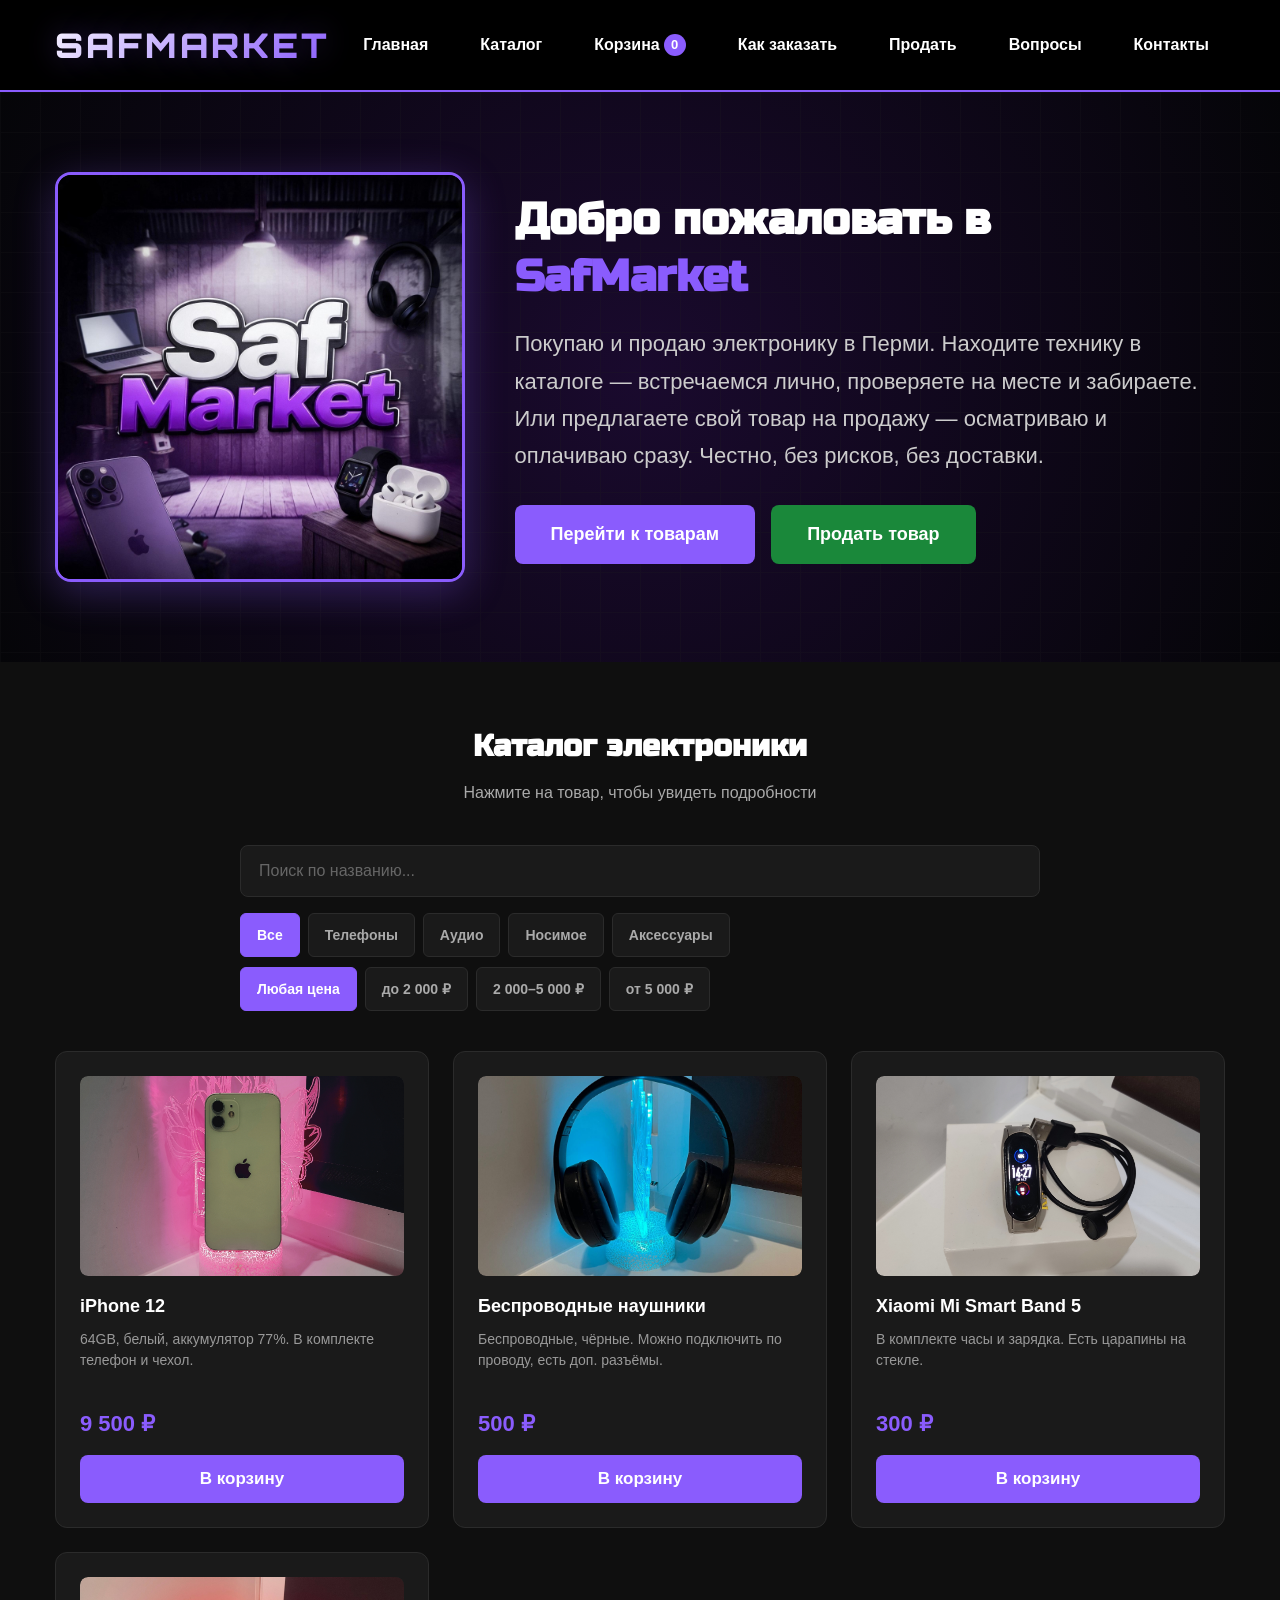
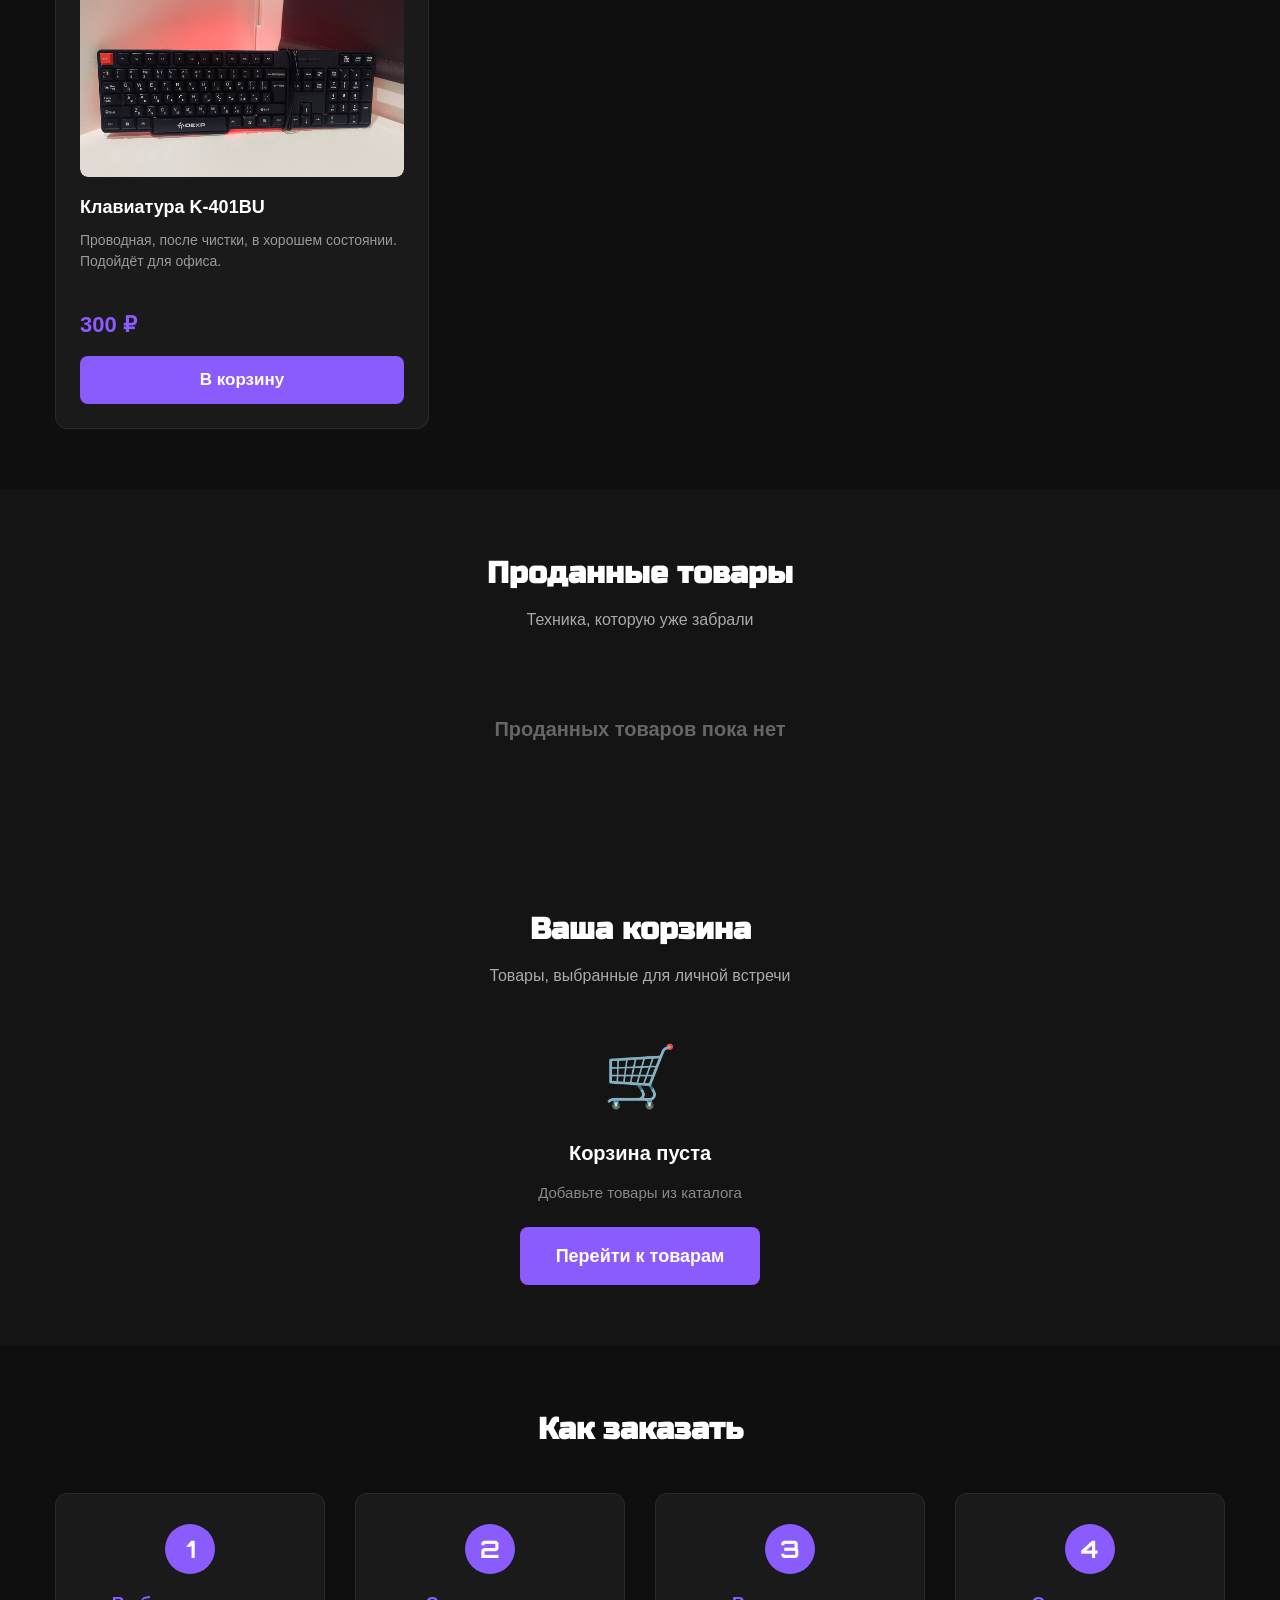
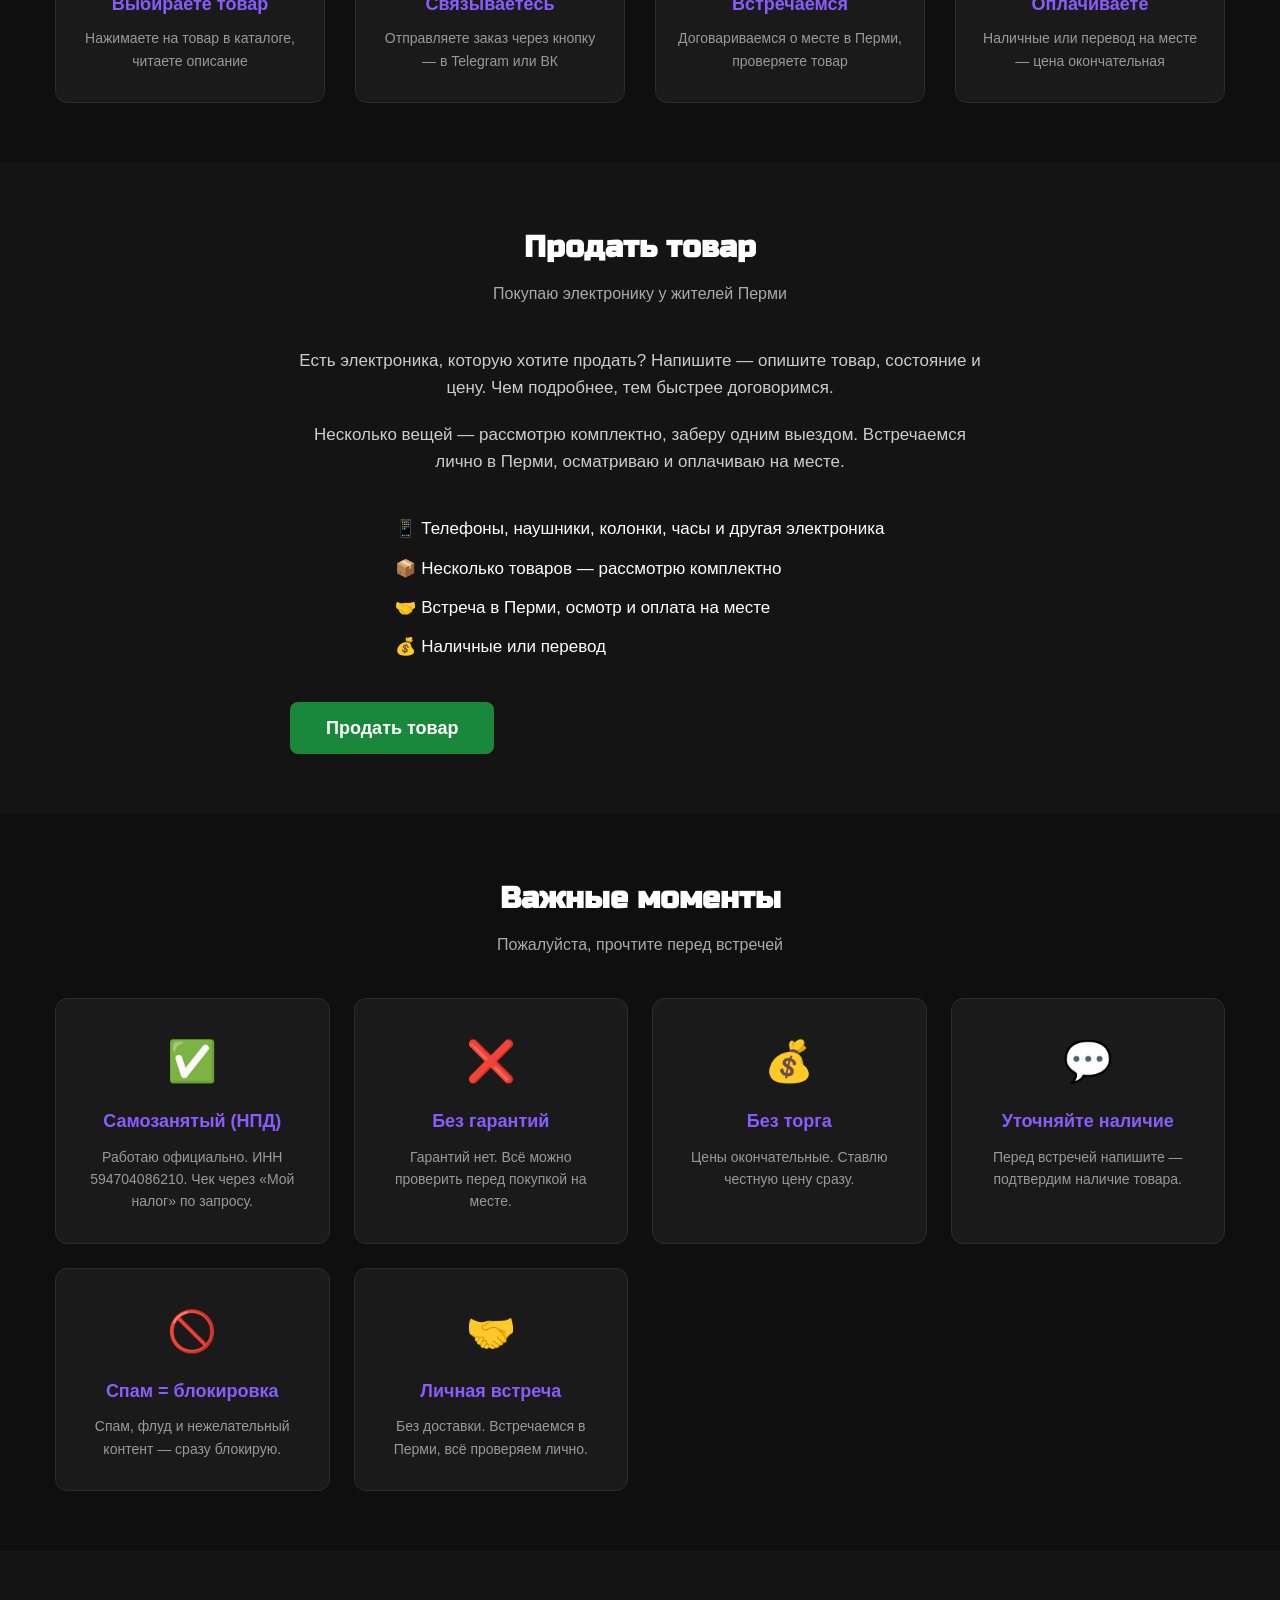
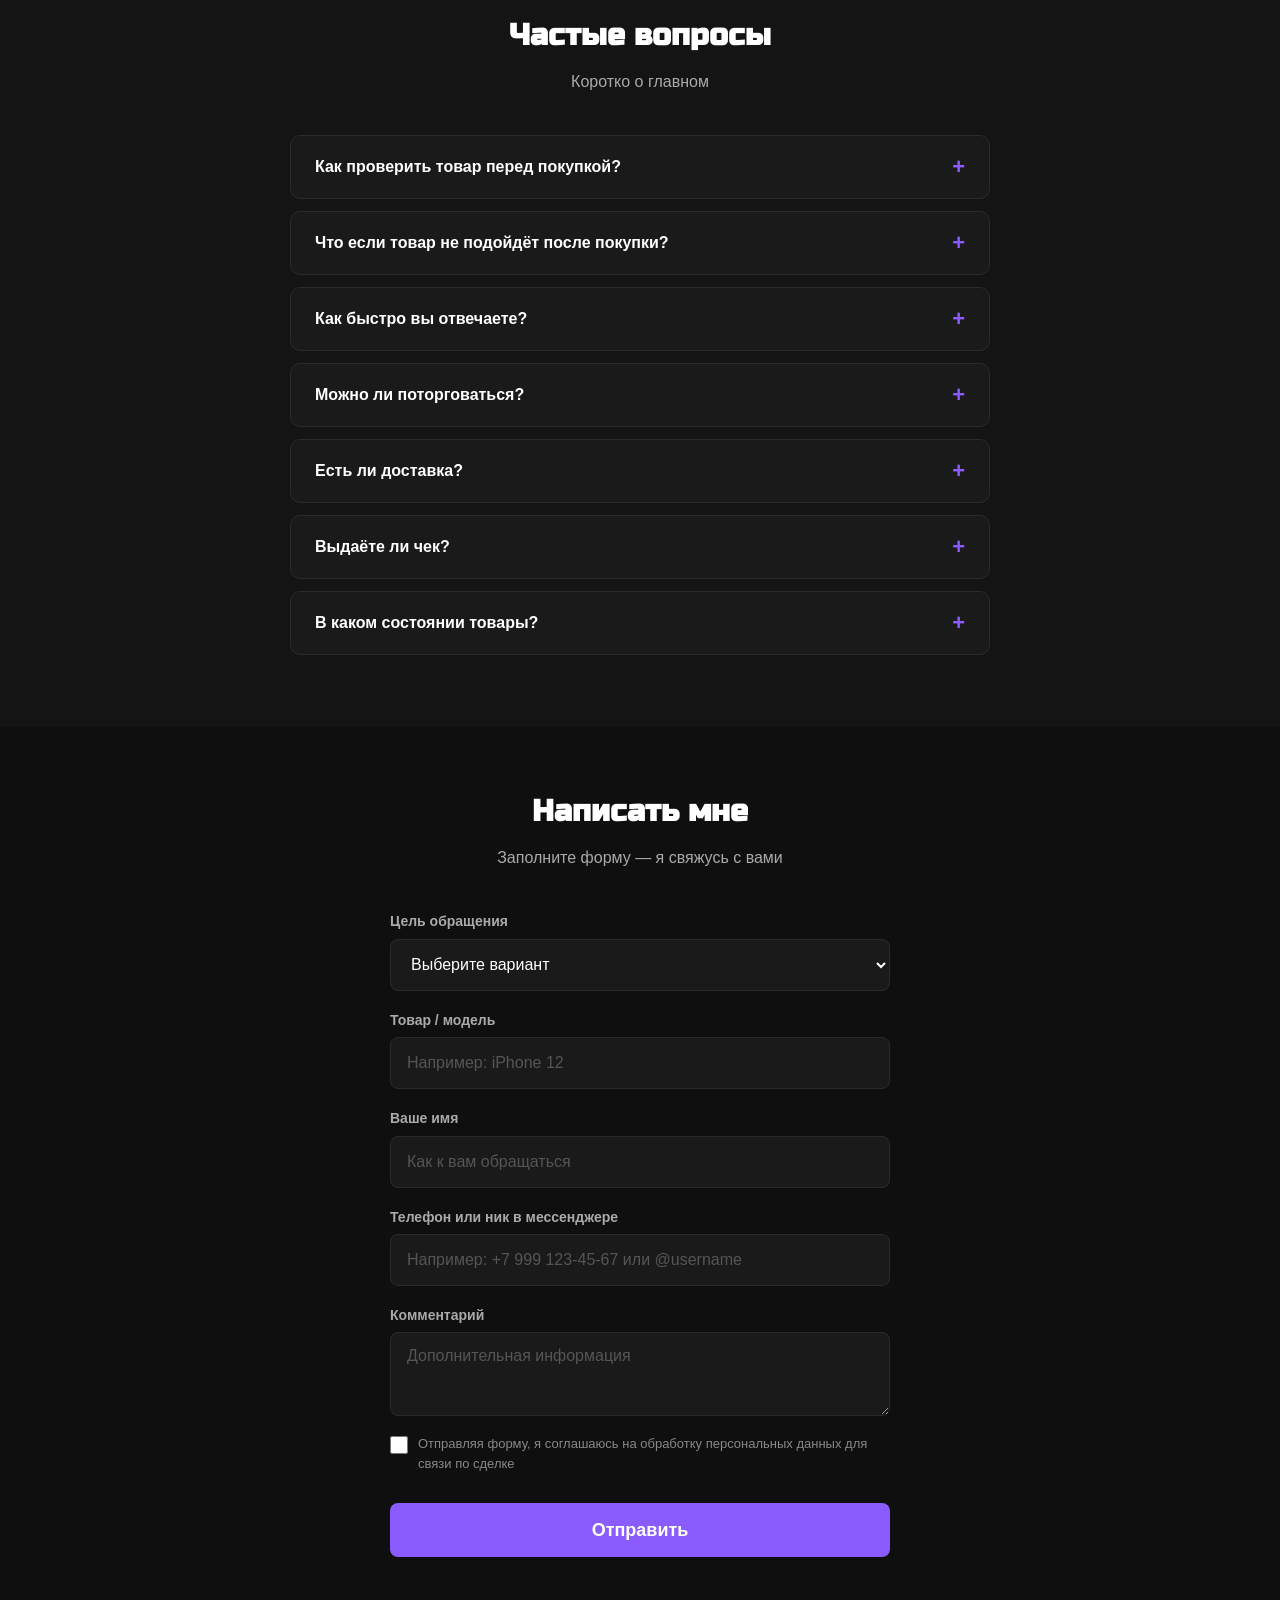
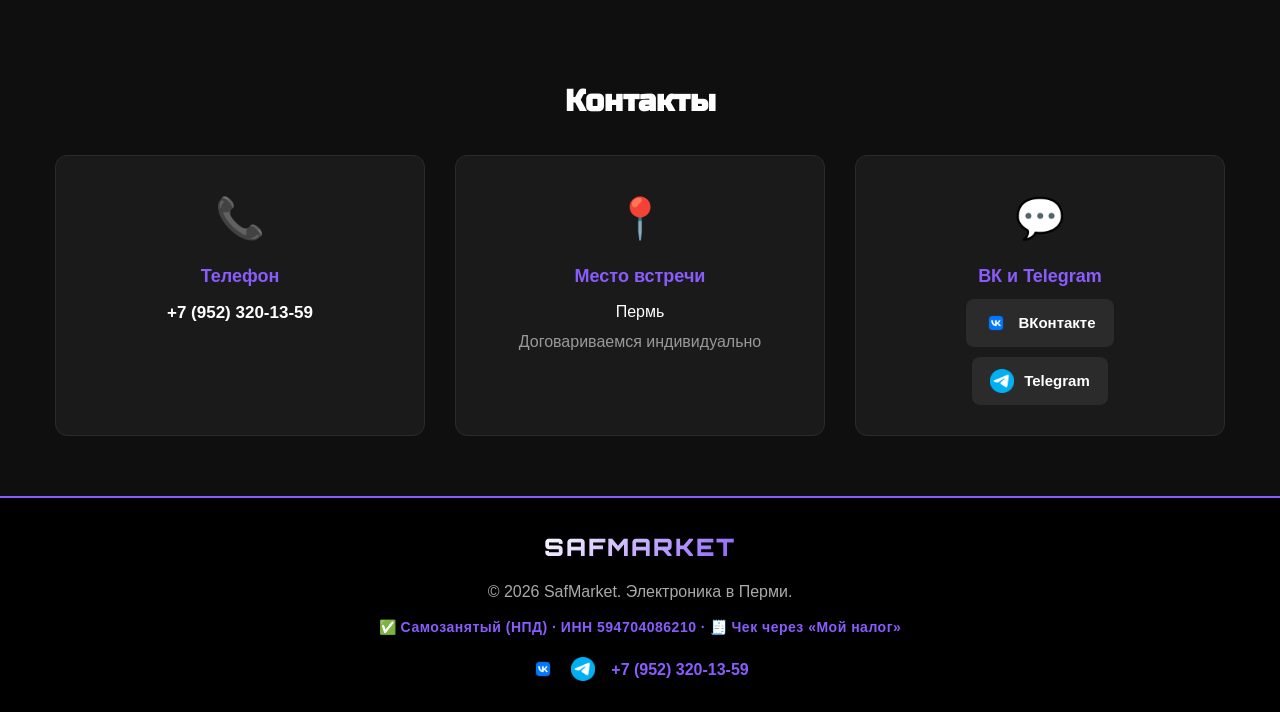
==== commit 901799d6: "Add files via upload" ====
--- a/index.html
+++ b/index.html
@@ -25,7 +25,10 @@
   <header class="header">
     <div class="container header-content">
       <a href="#home" class="logo">SafMarket</a>
-      <nav class="nav">
+      <button class="burger" id="burger" onclick="toggleBurger()">
+        <span></span><span></span><span></span>
+      </button>
+      <nav class="nav" id="nav">
         <a href="#home">Главная</a>
         <a href="#catalog">Каталог</a>
         <a href="#cart">Корзина <span id="cart-count" class="cart-count">0</span></a>
@@ -73,6 +76,7 @@
 
         <div class="filter-row">
           <button class="filter-btn active" data-filter="category" data-value="all">Все</button>
+          <button class="filter-btn" data-filter="category" data-value="phones">Телефоны</button>
           <button class="filter-btn" data-filter="category" data-value="audio">Аудио</button>
           <button class="filter-btn" data-filter="category" data-value="wearables">Носимое</button>
           <button class="filter-btn" data-filter="category" data-value="accessories">Аксессуары</button>
@@ -91,6 +95,18 @@
       <div id="no-results" class="no-results" style="display:none;">
         <p>Ничего не найдено</p>
         <p class="no-results-hint">Попробуйте изменить поиск или фильтры</p>
+      </div>
+    </div>
+  </section>
+
+  <!-- ================= ПРОДАННЫЕ ТОВАРЫ ================= -->
+  <section id="sold" class="sold-section">
+    <div class="container">
+      <h2 class="section-title">Проданные товары</h2>
+      <p class="section-subtitle">Техника, которую уже забрали</p>
+      <div id="sold-grid" class="product-grid"></div>
+      <div id="sold-empty" class="no-results" style="display:none;">
+        <p>Проданных товаров пока нет</p>
       </div>
     </div>
   </section>
@@ -144,7 +160,6 @@
           <div id="modal-order-total"></div>
         </div>
 
-        <!-- Условия сделки -->
         <div class="deal-terms">
           <h3 class="deal-terms-title">Условия сделки</h3>
           <div class="deal-terms-grid">
@@ -172,7 +187,7 @@
           <ul class="modal-rules-list">
             <li><strong>Без гарантий</strong> — всё проверяется перед покупкой на месте.</li>
             <li><strong>Без торга</strong> — цены окончательные.</li>
-            <li><strong>Самозанятый (НПД)</strong> — ИНН 594704086210. Чек через «Мой налог» по запросу.</li>
+            <li><strong>Самозанятый (НПД)</strong> — ИНН 594704086210, чек через «Мой налог» по запросу.</li>
           </ul>
         </div>
 
@@ -219,7 +234,7 @@
           <ul class="modal-rules-list">
             <li><strong>Опишите честно</strong> — дефекты и неисправности указывайте сразу.</li>
             <li><strong>Несколько товаров</strong> — рассмотрю комплектно, заберу одним выездом.</li>
-            <li><strong>Самозанятый (НПД)</strong> — ИНН 594704086210. Чек через «Мой налог» по запросу.</li>
+            <li><strong>Самозанятый (НПД)</strong> — ИНН 594704086210, чек через «Мой налог» по запросу.</li>
           </ul>
         </div>
 
@@ -424,7 +439,7 @@
           </div>
           <div class="form-group">
             <label for="form-product">Товар / модель</label>
-            <input type="text" id="form-product" class="form-input" placeholder="Например: JBL Flip 6" />
+            <input type="text" id="form-product" class="form-input" placeholder="Например: iPhone 12" />
           </div>
           <div class="form-group">
             <label for="form-name">Ваше имя</label>
@@ -510,53 +525,89 @@
 
   <!-- ================= JAVASCRIPT ================= -->
   <script>
+    /* ===== ТОВАРЫ В ПРОДАЖЕ ===== */
     var products = [
       {
-        id: 'jbl-flip6', name: 'JBL Flip 6', icon: '🔊', category: 'audio', price: 2490,
-        short: 'Портативная колонка, Bluetooth 5.1, влагозащита IP67, до 12 часов работы.',
-        full: 'Портативная колонка JBL Flip 6. Bluetooth 5.1, влагозащита IP67 — можно брать в душ и на пляж. До 12 часов работы от одного заряда. Стерео-пара — можно соединить две колонки для объёмного звука. Мощный бас, чистый звук на любой громкости. Зарядка через USB-C.',
-        specs: [['Bluetooth','5.1'],['Влагозащита','IP67'],['Время работы','до 12 часов'],['Зарядка','USB-C'],['Стерео-пара','Да'],['Вес','550 г']],
+        id: 'iphone-12',
+        name: 'iPhone 12',
+        icon: '📱',
+        images: ['iphone12-1.jpg', 'iphone12-2.jpg'],
+        category: 'phones',
+        price: 9500,
+        short: '64GB, белый, аккумулятор 77%. В комплекте телефон и чехол.',
+        full: 'iPhone 12, 64GB, белый. Аккумулятор родной, 77%. В комплекте: телефон и чехол. Есть небольшая царапина на стекле — на работу не влияет.',
+        specs: [['Модель','iPhone 12'],['Память','64GB'],['Цвет','Белый'],['Аккумулятор','Родной, 77%'],['Комплект','Телефон, чехол']],
+        note: 'Есть небольшая царапина на стекле',
         video: ''
       },
       {
-        id: 'xiaomi-watch', name: 'Xiaomi Redmi Watch 3 Active', icon: '⌚', category: 'wearables', price: 3990,
-        short: 'Смарт-часы, шагомер, пульсометр, SpO2, уведомления, до 14 дней работы.',
-        full: 'Смарт-часы Xiaomi Redmi Watch 3 Active. Большой 1.8-дюймовый дисплей. Шагомер, пульсометр, датчик SpO2 (кислород в крови). Уведомления с телефона, контроль сна. До 14 дней работы от одного заряда. Влагозащита 5 ATM — можно плавать. Более 100 спортивных режимов.',
-        specs: [['Дисплей','1.8"'],['Пульсометр','Да'],['SpO2','Да'],['Время работы','до 14 дней'],['Влагозащита','5 ATM'],['Спортрежимы','100+']],
+        id: 'wireless-headphones',
+        name: 'Беспроводные наушники',
+        icon: '🎧',
+        images: ['headphones-1.jpg', 'headphones-2.jpg'],
+        category: 'audio',
+        price: 500,
+        short: 'Беспроводные, чёрные. Можно подключить по проводу, есть доп. разъёмы.',
+        full: 'Беспроводные наушники, чёрный цвет. Могут подключаться по проводу и имеют дополнительные разъёмы. Универсальный вариант для разных устройств.',
+        specs: [['Тип','Беспроводные'],['Цвет','Чёрный'],['Подключение','Беспроводное + по проводу'],['Доп. разъёмы','Да']],
+        note: 'Могут подключаться по проводу и имеют дополнительные разъёмы',
         video: ''
       },
       {
-        id: 'sony-xm4', name: 'Sony WH-1000XM4', icon: '🎧', category: 'audio', price: 29990,
-        short: 'Беспроводные наушники с активным шумоподавлением, 30 часов работы, быстрая зарядка.',
-        full: 'Беспроводные наушники Sony WH-1000XM4. Лучшее в классе активное шумоподавление. До 30 часов работы от заряда. Быстрая зарядка — 10 минут дают 5 часов музыки. Сенсорное управление. Автоматическая пауза при снятии. Мультипоинт — подключение к двум устройствам одновременно. Складная конструкция, чехол в комплекте.',
-        specs: [['Шумоподавление','Активное (ANC)'],['Время работы','до 30 часов'],['Быстрая зарядка','10 мин = 5 часов'],['Мультипоинт','Да'],['Управление','Сенсорное'],['Чехол','В комплекте']],
+        id: 'mi-band-5',
+        name: 'Xiaomi Mi Smart Band 5',
+        icon: '⌚',
+        images: ['miband5-1.jpg'],
+        category: 'wearables',
+        price: 300,
+        short: 'В комплекте часы и зарядка. Есть царапины на стекле.',
+        full: 'Xiaomi Mi Smart Band 5. В комплекте: часы и зарядка. Есть царапины на стекле — на работу не влияют.',
+        specs: [['Модель','Xiaomi Mi Smart Band 5'],['Комплект','Часы, зарядка'],['Состояние','Царапины на стекле']],
+        note: 'Есть царапины на стекле',
         video: ''
       },
       {
-        id: 'baseus-65w', name: 'Baseus GaN 65W', icon: '🔌', category: 'accessories', price: 1990,
-        short: 'Зарядное устройство, GaN-технология, 2 порта Type-C + USB-A, быстрая зарядка.',
-        full: 'Зарядное устройство Baseus GaN 65W. Технология GaN — компактнее и быстрее обычных зарядок. 2 порта Type-C и 1 USB-A — можно заряжать три устройства одновременно. Быстрая зарядка для телефонов (PD, QC), планшетов и ноутбуков. Входное напряжение 100–240V — подходит для путешествий.',
-        specs: [['Мощность','65W'],['Технология','GaN'],['Порты','2× Type-C, 1× USB-A'],['Быстрая зарядка','PD, QC'],['Вход','100–240V'],['Одновременно','3 устройства']],
-        video: ''
-      },
-      {
-        id: 'havit-m9037', name: 'Havit M9037', icon: '🎧', category: 'audio', price: 1990,
-        short: 'Проводная гарнитура с микрофоном, шумоподавление, разъём 3.5 мм.',
-        full: 'Проводная гарнитура Havit M9037. Удобные мягкие амбушюры — можно носить часами без усталости. Микрофон с шумоподавлением — голос звучит чисто, без фона. Разъём 3.5 мм — подходит для ПК, ноутбука, телефона. Регулируемое оголовье. Подключение и игра — драйверы не нужны.',
-        specs: [['Тип','Проводная'],['Разъём','3.5 мм'],['Микрофон','С шумоподавлением'],['Амбушюры','Мягкие'],['Оголовье','Регулируемое'],['Драйверы','Не нужны']],
-        video: ''
-      },
-      {
-        id: 'ugreen-hub', name: 'Ugreen USB-C Hub 7-в-1', icon: '💻', category: 'accessories', price: 1490,
-        short: 'USB-хаб, 7 портов: HDMI 4K, USB 3.0, SD/microSD, Type-C PD.',
-        full: 'USB-хаб Ugreen USB-C Hub 7-в-1. 7 портов в одном компактном устройстве: HDMI 4K (вывод на монитор или телевизор), USB 3.0 (флешки, клавиатура, мышь), слоты SD и microSD, Type-C с поддержкой Power Delivery — заряжает ноутбук через хаб. Подходит для MacBook, ноутбуков и планшетов с Type-C.',
-        specs: [['Портов','7'],['HDMI','4K'],['USB','3.0'],['SD/microSD','Да'],['Type-C PD','Да'],['Совместимость','MacBook, ноутбуки, планшеты']],
+        id: 'keyboard-k401',
+        name: 'Клавиатура K-401BU',
+        icon: '⌨️',
+        images: ['keyboard-1.jpg'],
+        category: 'accessories',
+        price: 300,
+        short: 'Проводная, после чистки, в хорошем состоянии. Подойдёт для офиса.',
+        full: 'Проводная клавиатура K-401BU. Была проведена чистка, в хорошем состоянии. Подойдёт для офисной работы.',
+        specs: [['Модель','K-401BU'],['Тип','Проводная'],['Состояние','После чистки, хорошее'],['Назначение','Для офиса']],
+        note: 'Была чистка, в хорошем состоянии, подойдёт для офиса',
         video: ''
       }
     ];
 
+    /* ===== ПРОДАННЫЕ ТОВАРЫ ===== */
+    var soldProducts = [];
+
+    /* ===== БУРГЕР-МЕНЮ ===== */
+    function toggleBurger() {
+      var nav = document.getElementById('nav');
+      var burger = document.getElementById('burger');
+      nav.classList.toggle('nav-open');
+      burger.classList.toggle('burger-active');
+    }
+    document.querySelectorAll('.nav a').forEach(function(link) {
+      link.addEventListener('click', function() {
+        document.getElementById('nav').classList.remove('nav-open');
+        document.getElementById('burger').classList.remove('burger-active');
+      });
+    });
+
     /* ===== ФИЛЬТРЫ ===== */
     var activeFilters = { category: 'all', price: 'all' };
+
+    function renderCardImage(p) {
+      var fallback = p.icon || '📦';
+      if (p.images && p.images.length > 0) {
+        return '<img src="' + p.images[0] + '" alt="' + p.name + '" class="card-img" onerror="this.style.display=\'none\'" />' + fallback;
+      }
+      return fallback;
+    }
 
     function applyFilters() {
       var search = document.getElementById('search-input').value.toLowerCase().trim();
@@ -575,7 +626,7 @@
         if (matchesSearch && matchesCategory && matchesPrice) {
           found++;
           html += '<div class="card" onclick="openProduct(\'' + p.id + '\')">' +
-            '<div class="card-image">' + p.icon + '</div>' +
+            '<div class="card-image">' + renderCardImage(p) + '</div>' +
             '<h3 class="model-name">' + p.name + '</h3>' +
             '<p class="description">' + p.short + '</p>' +
             '<span class="price">' + p.price.toLocaleString('ru-RU') + ' ₽</span>' +
@@ -585,6 +636,29 @@
       });
       if (found === 0) { grid.innerHTML = ''; noResults.style.display = 'block'; }
       else { grid.innerHTML = html; noResults.style.display = 'none'; }
+    }
+
+    /* ===== ПРОДАННЫЕ ТОВАРЫ ===== */
+    function renderSoldProducts() {
+      var grid = document.getElementById('sold-grid');
+      var empty = document.getElementById('sold-empty');
+      if (soldProducts.length === 0) {
+        grid.innerHTML = '';
+        empty.style.display = 'block';
+        return;
+      }
+      empty.style.display = 'none';
+      var html = '';
+      soldProducts.forEach(function(p) {
+        html += '<div class="card sold-card">' +
+          '<div class="card-image">' + renderCardImage(p) + '</div>' +
+          '<span class="sold-badge">⛔ Продано</span>' +
+          '<h3 class="model-name">' + p.name + '</h3>' +
+          '<p class="description">' + p.short + '</p>' +
+          '<span class="price sold-price">' + p.price.toLocaleString('ru-RU') + ' ₽</span>' +
+        '</div>';
+      });
+      grid.innerHTML = html;
     }
 
     document.addEventListener('DOMContentLoaded', function() {
@@ -615,11 +689,28 @@
       if (p.video) {
         videoHtml = '<div class="product-video"><h3>Видео товара</h3><video controls preload="metadata" class="product-video-player"><source src="' + p.video + '" type="video/mp4" /></video></div>';
       }
+
+      /* Галерея фото */
+      var galleryHtml = '';
+      if (p.images && p.images.length > 0) {
+        galleryHtml = '<div class="product-gallery">';
+        p.images.forEach(function(img) {
+          galleryHtml += '<img src="' + img + '" alt="' + p.name + '" class="product-gallery-img" onerror="this.style.display=\'none\'" />';
+        });
+        galleryHtml += '</div>';
+      }
+
+      /* Примечание */
+      var noteHtml = '';
+      if (p.note) {
+        noteHtml = '<div class="product-note"><span class="product-note-icon">⚠️</span> <strong>Примечание:</strong> ' + p.note + '</div>';
+      }
+
       var relatedHtml = '<div class="product-related"><h3>Похожие товары</h3><div class="related-grid">';
       var related = products.filter(function(item) { return item.id !== p.id && item.category === p.category; }).slice(0, 3);
       if (related.length === 0) related = products.filter(function(item) { return item.id !== p.id; }).slice(0, 3);
       related.forEach(function(r) {
-        relatedHtml += '<div class="card related-card" onclick="openProduct(\'' + r.id + '\')"><div class="card-image">' + r.icon + '</div><h3 class="model-name">' + r.name + '</h3><span class="price">' + r.price.toLocaleString('ru-RU') + ' ₽</span></div>';
+        relatedHtml += '<div class="card related-card" onclick="openProduct(\'' + r.id + '\')"><div class="card-image">' + renderCardImage(r) + '</div><h3 class="model-name">' + r.name + '</h3><span class="price">' + r.price.toLocaleString('ru-RU') + ' ₽</span></div>';
       });
       relatedHtml += '</div></div>';
 
@@ -634,7 +725,8 @@
         '<div class="product-page-header"><div class="product-page-icon">' + p.icon + '</div>' +
         '<div class="product-page-info"><h2 class="product-page-name">' + p.name + '</h2>' +
         '<span class="product-page-price">' + p.price.toLocaleString('ru-RU') + ' ₽</span></div></div>' +
-        '<div class="product-page-body"><p class="product-page-desc">' + p.full + '</p>' + specsHtml + videoHtml + dealTermsHtml +
+        '<div class="product-page-body">' + galleryHtml +
+        '<p class="product-page-desc">' + p.full + '</p>' + noteHtml + specsHtml + videoHtml + dealTermsHtml +
         '<div class="product-page-actions">' +
           '<button class="btn" onclick="addToCart(\'' + p.id + '\')">В корзину</button>' +
           '<button class="btn btn-send-order btn-tg" onclick="sendSingleOrderToTelegram(\'' + p.id + '\')"><img src="telegram.webp" alt="Telegram" class="social-icon-img social-icon-btn" /><span>Купить в Telegram</span></button>' +
@@ -755,7 +847,7 @@
     });
 
     /* ===== ИНИЦИАЛИЗАЦИЯ ===== */
-    loadCart(); applyFilters(); renderCart();
+    loadCart(); applyFilters(); renderCart(); renderSoldProducts();
   </script>
 
 </body>
--- a/style.css
+++ b/style.css
@@ -13,6 +13,13 @@
 .nav a { color: #fff; text-decoration: none; font-size: 16px; font-weight: bold; padding: 8px 16px; border-radius: 6px; transition: all .3s; min-height: 44px; display: flex; align-items: center; }
 .nav a:hover { color: #000; background-color: #8a5cfd; }
 .cart-count { display: inline-block; background-color: #8a5cfd; color: #fff; font-size: 13px; font-weight: bold; min-width: 22px; height: 22px; line-height: 22px; text-align: center; border-radius: 11px; padding: 0 6px; margin-left: 4px; }
+
+/* ===== БУРГЕР-МЕНЮ ===== */
+.burger { display: none; flex-direction: column; gap: 5px; background: none; border: none; cursor: pointer; padding: 8px; z-index: 101; }
+.burger span { width: 28px; height: 3px; background-color: #8a5cfd; border-radius: 2px; transition: all .3s; }
+.burger-active span:nth-child(1) { transform: rotate(45deg) translate(6px, 6px); }
+.burger-active span:nth-child(2) { opacity: 0; }
+.burger-active span:nth-child(3) { transform: rotate(-45deg) translate(6px, -6px); }
 
 /* ===== ГЛАВНЫЙ ЭКРАН ===== */
 .hero { padding: 80px 0; background: radial-gradient(circle at center, #1a0a2e 0%, #050508 100%); position: relative; overflow: hidden; }
@@ -48,7 +55,8 @@
 .product-grid { display: grid; grid-template-columns: repeat(auto-fill, minmax(280px, 1fr)); gap: 24px; }
 .card { background: #1a1a1a; padding: 24px; border-radius: 12px; border: 1px solid #2b2b2b; transition: all .3s; display: flex; flex-direction: column; cursor: pointer; }
 .card:hover { transform: translateY(-5px); border-color: #8a5cfd; box-shadow: 0 10px 30px rgba(138,92,253,.15); }
-.card-image { width: 100%; height: 160px; background-color: #222; border-radius: 8px; margin-bottom: 16px; display: flex; align-items: center; justify-content: center; font-size: 60px; flex-shrink: 0; }
+.card-image { width: 100%; height: 200px; background-color: #222; border-radius: 8px; margin-bottom: 16px; display: flex; align-items: center; justify-content: center; font-size: 60px; flex-shrink: 0; position: relative; overflow: hidden; }
+.card-img { width: 100%; height: 100%; object-fit: cover; border-radius: 8px; position: absolute; top: 0; left: 0; z-index: 1; }
 .model-name { font-size: 18px; margin-bottom: 8px; }
 .description { color: #999; font-size: 14px; line-height: 1.5; margin-bottom: 14px; display: -webkit-box; -webkit-line-clamp: 3; -webkit-box-orient: vertical; overflow: hidden; min-height: 63px; }
 .price { display: block; color: #8a5cfd; font-weight: bold; font-size: 22px; margin-bottom: 14px; }
@@ -57,6 +65,13 @@
 .no-results { text-align: center; padding: 40px; color: #666; }
 .no-results p { font-size: 20px; font-weight: bold; }
 .no-results-hint { font-size: 15px !important; font-weight: normal !important; color: #888; }
+
+/* ===== ПРОДАННЫЕ ТОВАРЫ ===== */
+.sold-section { padding: 60px 0; background-color: #141414; }
+.sold-card { opacity: .6; cursor: default; }
+.sold-card:hover { transform: none; border-color: #2b2b2b; box-shadow: none; }
+.sold-badge { display: inline-block; background-color: #ff4444; color: #fff; font-size: 13px; font-weight: bold; padding: 4px 12px; border-radius: 6px; margin-bottom: 10px; }
+.sold-price { color: #666 !important; text-decoration: line-through; }
 
 /* ===== СТРАНИЦА ТОВАРА ===== */
 .product-page { padding: 60px 0; }
@@ -68,7 +83,17 @@
 .product-page-info { flex: 1; }
 .product-page-name { font-family: 'Russo One', sans-serif; font-size: 26px; margin-bottom: 10px; }
 .product-page-price { color: #8a5cfd; font-weight: bold; font-size: 30px; }
-.product-page-desc { color: #ccc; font-size: 17px; line-height: 1.8; margin-bottom: 30px; }
+.product-page-desc { color: #ccc; font-size: 17px; line-height: 1.8; margin-bottom: 20px; }
+
+/* Галерея фото */
+.product-gallery { display: flex; gap: 12px; flex-wrap: wrap; margin-bottom: 30px; }
+.product-gallery-img { width: 100%; max-width: 360px; height: auto; border-radius: 12px; border: 2px solid #2b2b2b; cursor: pointer; transition: border-color .3s; }
+.product-gallery-img:hover { border-color: #8a5cfd; }
+
+/* Примечание */
+.product-note { background: #1a1a1a; border: 1px solid #ff9800; border-radius: 10px; padding: 16px 20px; margin-bottom: 24px; color: #ff9800; font-size: 15px; line-height: 1.6; }
+.product-note strong { color: #fff; }
+
 .product-specs { margin-bottom: 30px; }
 .product-specs h3, .product-video h3, .product-related h3 { color: #8a5cfd; font-size: 20px; margin-bottom: 16px; }
 .specs-table { width: 100%; border-collapse: collapse; }
@@ -142,8 +167,6 @@
 .modal-rules-buyback .modal-rules-list li::before { color: #8a5cfd; }
 .modal-rules-list li:last-child { margin-bottom: 0; }
 .modal-rules-list li strong { color: #fff; }
-.modal-order { background: #141414; border: 1px solid #8a5cfd; border-radius: 10px; padding: 20px; margin-bottom: 20px; }
-.modal-order h3 { color: #fff; font-size: 18px; margin-bottom: 14px; }
 .modal-order-row { display: flex; justify-content: space-between; align-items: center; padding: 8px 0; border-bottom: 1px solid #2b2b2b; font-size: 15px; gap: 10px; }
 .modal-order-row:last-child { border-bottom: none; }
 .modal-order-row strong { color: #fff; white-space: nowrap; }
@@ -253,6 +276,10 @@
 
 /* ===== АДАПТИВ ===== */
 @media (max-width: 768px) {
+  .burger { display: flex; }
+  .nav { display: none; flex-direction: column; position: absolute; top: 100%; left: 0; right: 0; background: #000; border-bottom: 2px solid #8a5cfd; padding: 20px; gap: 10px; z-index: 99; }
+  .nav.nav-open { display: flex; }
+  .nav a { width: 100%; justify-content: center; }
   .hero-wrapper { flex-direction: column; text-align: center; gap: 30px; }
   .hero-left { flex: 0 0 100%; max-width: 500px; width: 100%; margin: 0 auto; }
   .hero-right { width: 100%; }
@@ -268,7 +295,7 @@
   .faq-question { font-size: 15px; }
   .deal-terms-grid { grid-template-columns: 1fr; }
   .filter-btn { padding: 10px 16px; font-size: 15px; min-height: 44px; }
-  .nav a { padding: 10px 14px; font-size: 15px; }
+  .card-image { height: 180px; }
 }
 @media (max-width: 600px) {
   .logo { font-size: 26px; }
@@ -284,7 +311,7 @@
   .specs-label { width: 45%; }
   .section-title { font-size: 24px; }
   .hero { padding: 50px 0; }
-  .products, .cart, .how, .buyback, .rules, .faq, .feedback, .contacts { padding: 40px 0; }
+  .products, .cart, .how, .buyback, .rules, .faq, .feedback, .contacts, .sold-section { padding: 40px 0; }
   .card { padding: 20px; }
   .btn { padding: 16px 24px; font-size: 17px; min-height: 52px; }
   .btn-small { font-size: 17px; }
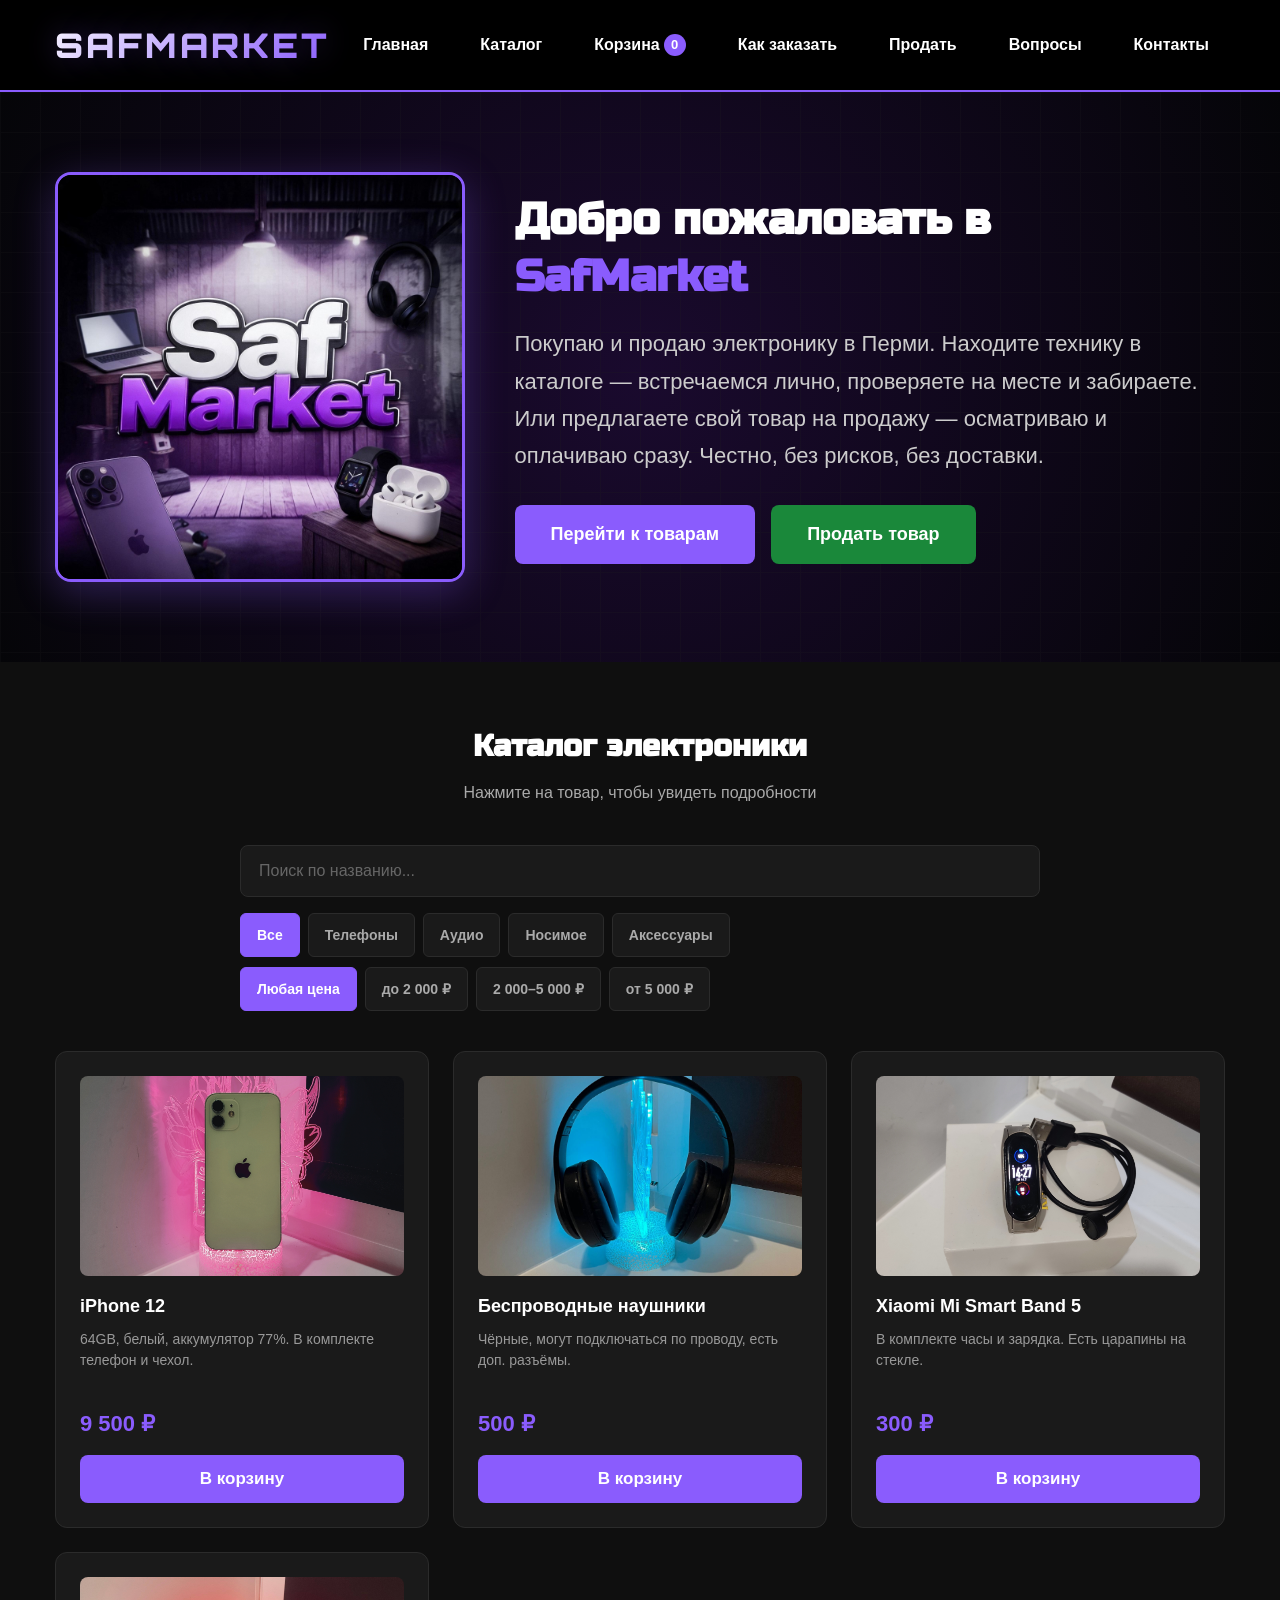
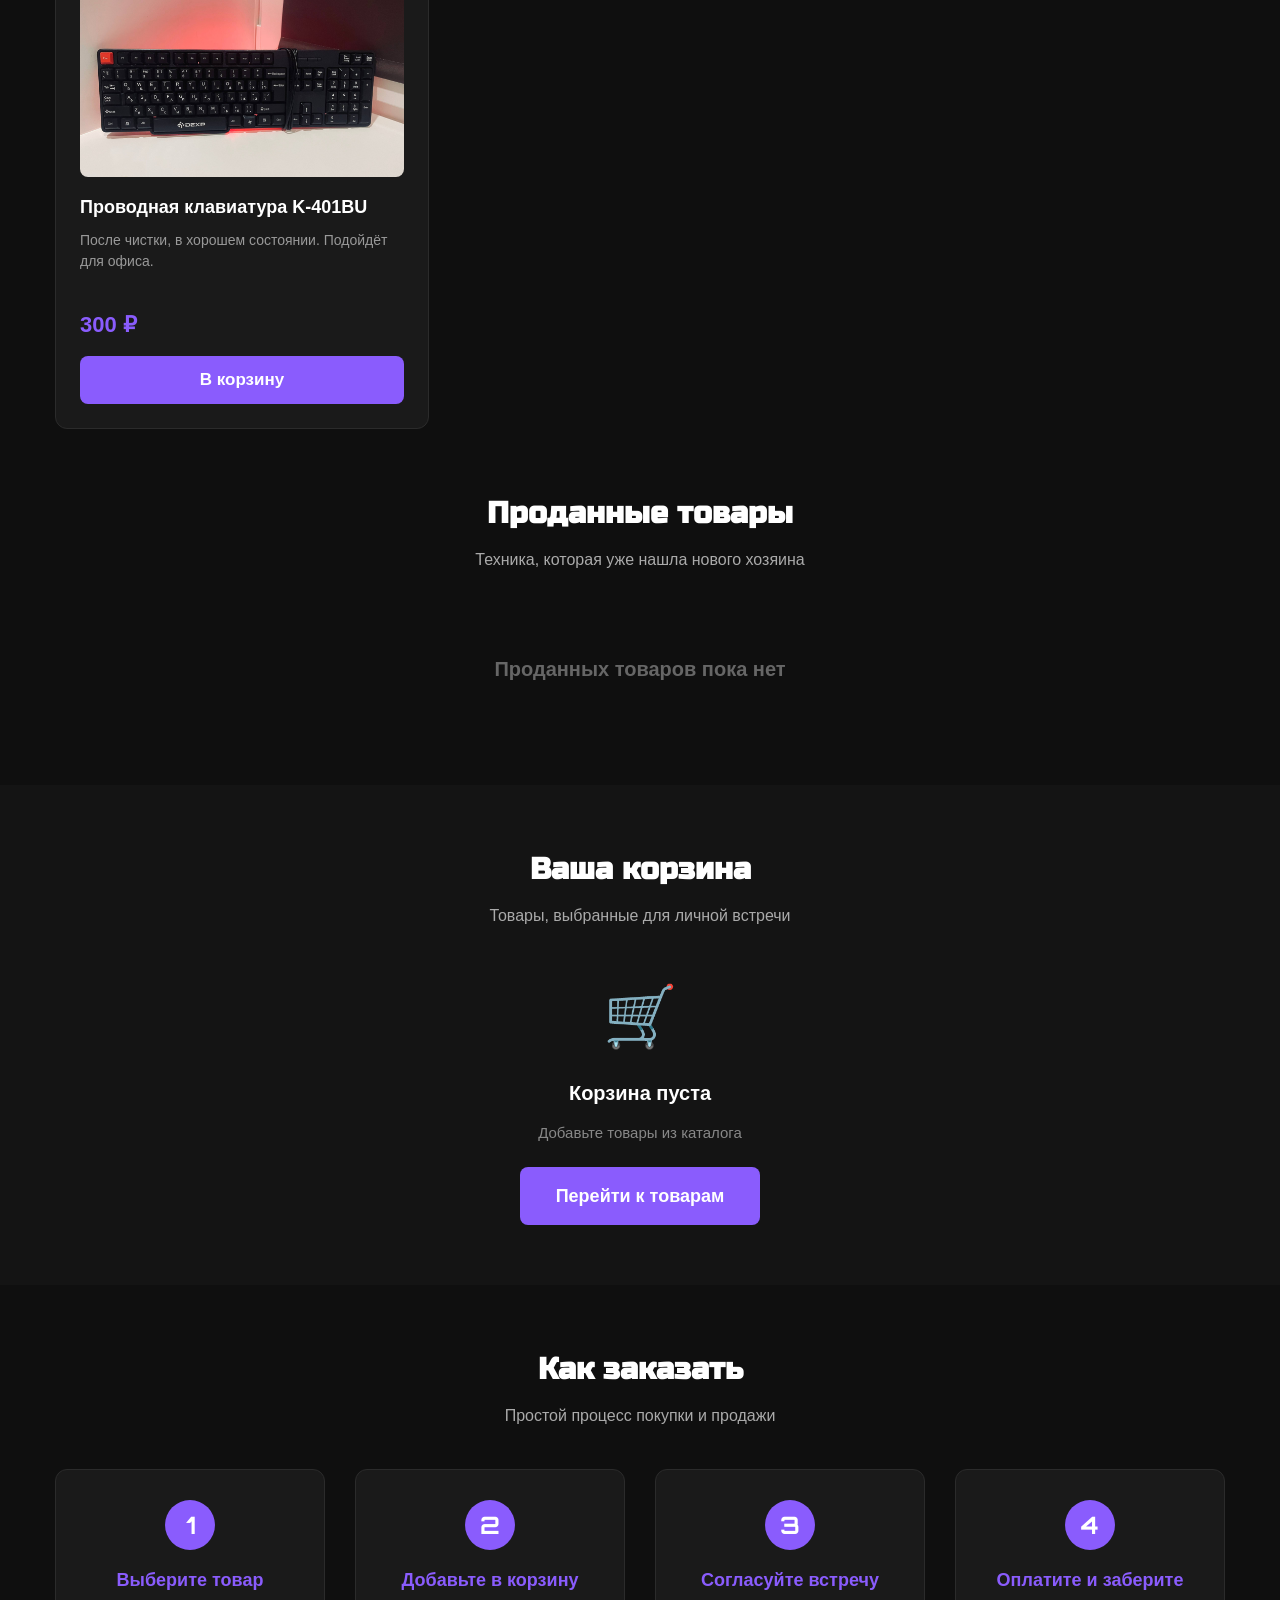
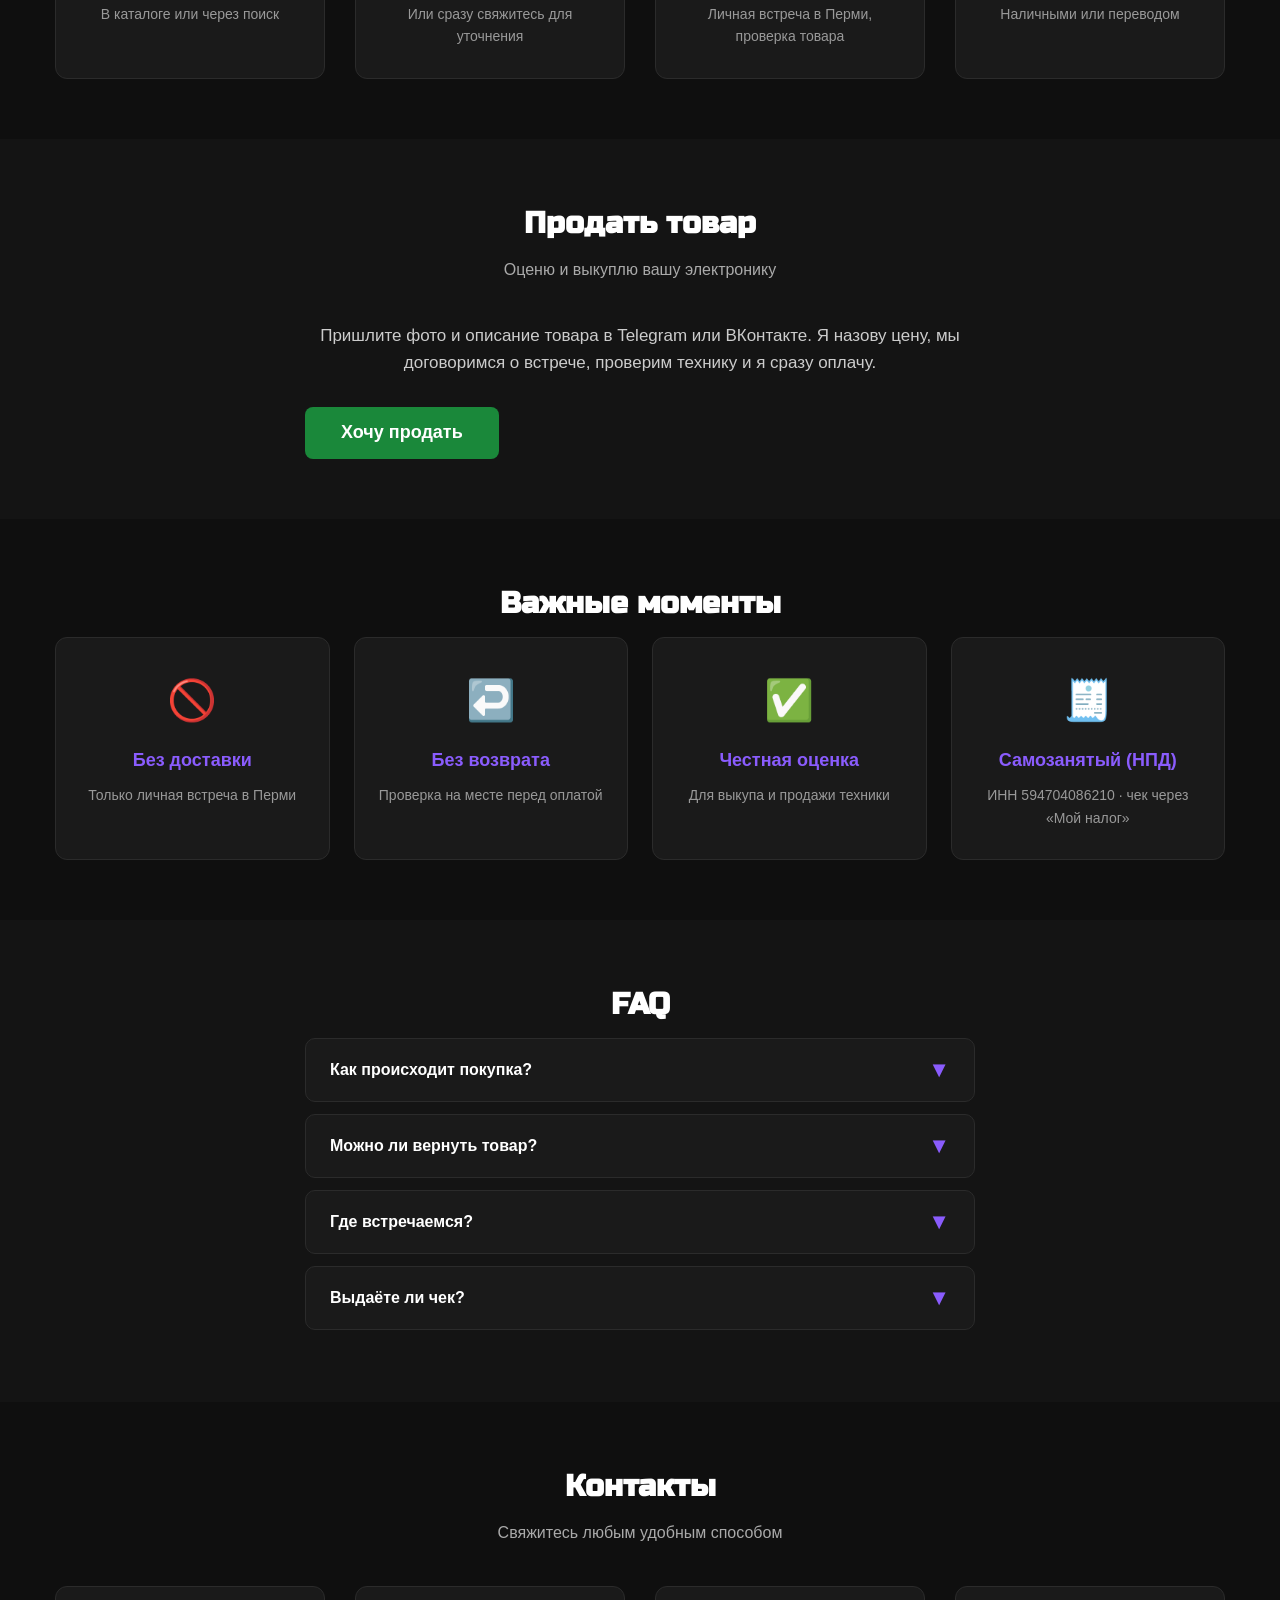
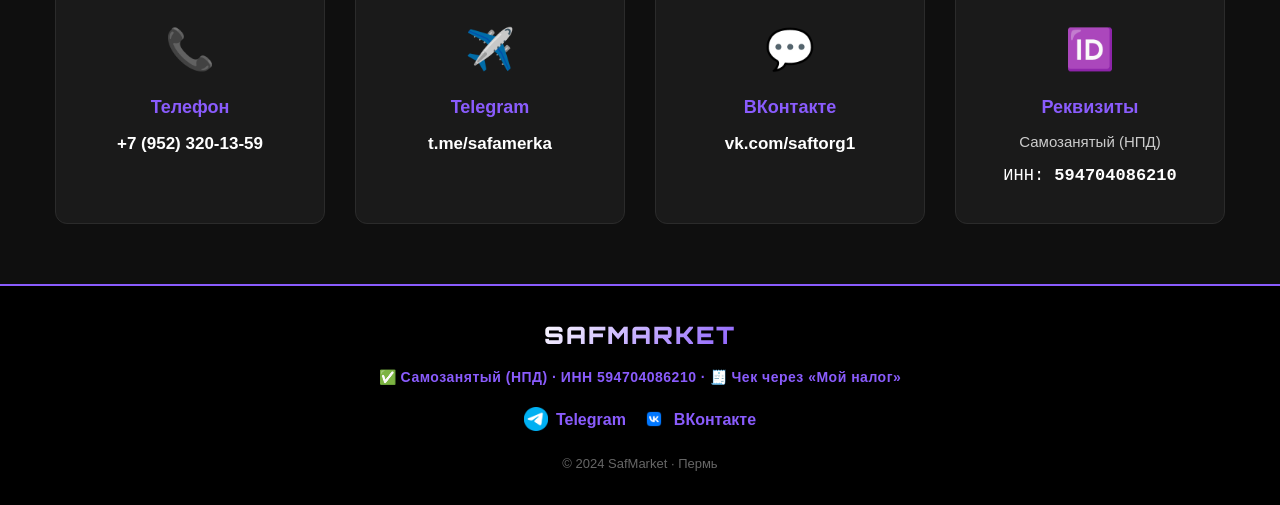
==== commit 061ab869: "Add files via upload" ====
--- a/index.html
+++ b/index.html
@@ -3,8 +3,6 @@
 <head>
   <meta charset="UTF-8" />
   <meta name="viewport" content="width=device-width, initial-scale=1.0" />
-
-  <!-- SEO -->
   <title>SafMarket — Электроника в Перми. Купить и продать</title>
   <meta name="description" content="SafMarket — покупаю и продаю электронику в Перми. Каталог техники, личная встреча, проверка на месте. Без доставки, без рисков." />
   <meta name="keywords" content="электроника Пермь, купить электронику Пермь, продать телефон Пермь, б/у техника Пермь, SafMarket" />
@@ -12,20 +10,18 @@
   <meta property="og:description" content="Покупаю и продаю электронику в Перми. Личная встреча, проверка на месте." />
   <meta property="og:type" content="website" />
   <meta name="robots" content="index, follow" />
-
   <link rel="preconnect" href="https://fonts.googleapis.com" />
   <link rel="preconnect" href="https://fonts.gstatic.com" crossorigin />
   <link href="https://fonts.googleapis.com/css2?family=Russo+One&family=Orbitron:wght@700;900&display=swap" rel="stylesheet" />
-
   <link rel="stylesheet" href="style.css" />
 </head>
 <body>
 
-  <!-- ================= ШАПКА ================= -->
+  <!-- ШАПКА -->
   <header class="header">
     <div class="container header-content">
       <a href="#home" class="logo">SafMarket</a>
-      <button class="burger" id="burger" onclick="toggleBurger()">
+      <button class="burger" id="burger" aria-label="Меню">
         <span></span><span></span><span></span>
       </button>
       <nav class="nav" id="nav">
@@ -40,7 +36,7 @@
     </div>
   </header>
 
-  <!-- ================= ГЛАВНАЯ ================= -->
+  <!-- ГЛАВНАЯ -->
   <section id="home" class="hero">
     <div class="container hero-wrapper">
       <div class="hero-left">
@@ -56,7 +52,6 @@
       <div class="hero-right">
         <h1>Добро пожаловать в <span class="accent">SafMarket</span></h1>
         <p class="hero-subtitle">Покупаю и продаю электронику в Перми. Находите технику в каталоге — встречаемся лично, проверяете на месте и забираете. Или предлагаете свой товар на продажу — осматриваю и оплачиваю сразу. Честно, без рисков, без доставки.</p>
-
         <div class="hero-buttons">
           <a href="#catalog" class="btn">Перейти к товарам</a>
           <a href="#buyback" class="btn btn-sell">Продать товар</a>
@@ -65,15 +60,13 @@
     </div>
   </section>
 
-  <!-- ================= КАТАЛОГ ================= -->
+  <!-- КАТАЛОГ -->
   <section id="catalog" class="products">
     <div class="container">
       <h2 class="section-title">Каталог электроники</h2>
       <p class="section-subtitle">Нажмите на товар, чтобы увидеть подробности</p>
-
       <div class="catalog-filters">
         <input type="text" id="search-input" class="search-input" placeholder="Поиск по названию..." />
-
         <div class="filter-row">
           <button class="filter-btn active" data-filter="category" data-value="all">Все</button>
           <button class="filter-btn" data-filter="category" data-value="phones">Телефоны</button>
@@ -81,7 +74,6 @@
           <button class="filter-btn" data-filter="category" data-value="wearables">Носимое</button>
           <button class="filter-btn" data-filter="category" data-value="accessories">Аксессуары</button>
         </div>
-
         <div class="filter-row">
           <button class="filter-btn active" data-filter="price" data-value="all">Любая цена</button>
           <button class="filter-btn" data-filter="price" data-value="0-2000">до 2 000 ₽</button>
@@ -89,29 +81,25 @@
           <button class="filter-btn" data-filter="price" data-value="5000+">от 5 000 ₽</button>
         </div>
       </div>
-
       <div id="product-grid" class="product-grid"></div>
-
       <div id="no-results" class="no-results" style="display:none;">
         <p>Ничего не найдено</p>
         <p class="no-results-hint">Попробуйте изменить поиск или фильтры</p>
       </div>
-    </div>
-  </section>
-
-  <!-- ================= ПРОДАННЫЕ ТОВАРЫ ================= -->
-  <section id="sold" class="sold-section">
-    <div class="container">
-      <h2 class="section-title">Проданные товары</h2>
-      <p class="section-subtitle">Техника, которую уже забрали</p>
-      <div id="sold-grid" class="product-grid"></div>
-      <div id="sold-empty" class="no-results" style="display:none;">
-        <p>Проданных товаров пока нет</p>
-      </div>
-    </div>
-  </section>
-
-  <!-- ================= СТРАНИЦА ТОВАРА ================= -->
+
+      <!-- ПРОДАННЫЕ ТОВАРЫ -->
+      <div id="sold-section" style="margin-top:60px;">
+        <h2 class="section-title">Проданные товары</h2>
+        <p class="section-subtitle">Техника, которая уже нашла нового хозяина</p>
+        <div id="sold-grid" class="product-grid"></div>
+        <div id="sold-empty" class="no-results">
+          <p>Проданных товаров пока нет</p>
+        </div>
+      </div>
+    </div>
+  </section>
+
+  <!-- СТРАНИЦА ТОВАРА -->
   <section id="product-page" class="product-page" style="display:none;">
     <div class="container">
       <button class="btn-back" onclick="showCatalog()">&#8592; Назад к каталогу</button>
@@ -119,26 +107,22 @@
     </div>
   </section>
 
-  <!-- ================= КОРЗИНА ================= -->
+  <!-- КОРЗИНА -->
   <section id="cart" class="cart">
     <div class="container">
       <h2 class="section-title">Ваша корзина</h2>
       <p class="section-subtitle">Товары, выбранные для личной встречи</p>
-
       <div id="cart-empty" class="cart-empty">
         <span class="cart-empty-icon">🛒</span>
         <p>Корзина пуста</p>
         <p class="cart-empty-hint">Добавьте товары из каталога</p>
         <a href="#catalog" class="btn">Перейти к товарам</a>
       </div>
-
       <div id="cart-items" class="cart-grid" style="display:none;"></div>
-
       <div id="cart-total" class="cart-total" style="display:none;">
         <span>Итого:</span>
         <strong id="total-price">0 ₽</strong>
       </div>
-
       <div id="cart-actions" class="cart-actions" style="display:none;">
         <button class="btn-clear" onclick="clearCart()">Очистить корзину</button>
         <button class="btn-buy" onclick="openCheckout()">Купить</button>
@@ -146,20 +130,18 @@
     </div>
   </section>
 
-  <!-- ================= МОДАЛЬНОЕ ОКНО «КУПИТЬ» ================= -->
+  <!-- МОДАЛКА КУПИТЬ -->
   <div id="checkout-modal" class="modal-overlay" style="display:none;">
     <div class="modal">
       <button class="modal-close" onclick="closeCheckout()">&times;</button>
       <h2 class="modal-title">Как купить</h2>
       <div class="modal-body">
-
         <div class="modal-step">
           <span class="modal-icon">📦</span>
           <h3>Ваш заказ</h3>
           <div id="modal-order-items"></div>
           <div id="modal-order-total"></div>
         </div>
-
         <div class="deal-terms">
           <h3 class="deal-terms-title">Условия сделки</h3>
           <div class="deal-terms-grid">
@@ -169,312 +151,135 @@
             <div class="deal-term"><span class="deal-term-icon">💰</span> Оплата: наличные / перевод</div>
           </div>
         </div>
-
+        <div class="modal-rules">
+          <h3 class="modal-rules-title">Важные моменты</h3>
+          <ul class="modal-rules-list">
+            <li>Товар проверяется <strong>на месте</strong> перед оплатой</li>
+            <li>Возврат <strong>не предусмотрен</strong> — проверяйте внимательно</li>
+            <li>Оплата: <strong>наличные</strong> или перевод на карту</li>
+            <li>Самозанятый (НПД) · ИНН <strong>594704086210</strong> · чек через «Мой налог»</li>
+          </ul>
+        </div>
         <div class="modal-step">
           <span class="modal-icon">💬</span>
           <h3>Свяжитесь со мной</h3>
-          <p>Назовите товар, который хотите купить. Желательно отправьте скриншот из каталога. Уточните наличие — экономим время.</p>
-        </div>
-
-        <div class="modal-step">
-          <span class="modal-icon">📍</span>
-          <h3>Встреча в Перми</h3>
-          <p>Договариваемся об удобном месте. Проверяете товар на месте. Оплата наличными или переводом.</p>
-        </div>
-
-        <div class="modal-rules">
-          <h3 class="modal-rules-title">⚠️ Важные моменты</h3>
-          <ul class="modal-rules-list">
-            <li><strong>Без гарантий</strong> — всё проверяется перед покупкой на месте.</li>
-            <li><strong>Без торга</strong> — цены окончательные.</li>
-            <li><strong>Самозанятый (НПД)</strong> — ИНН 594704086210, чек через «Мой налог» по запросу.</li>
-          </ul>
-        </div>
-
-        <button class="btn btn-send-order btn-tg" onclick="sendOrderToTelegram()">
-          <img src="telegram.webp" alt="Telegram" class="social-icon-img social-icon-btn" />
-          <span>Отправить заказ в Telegram</span>
-        </button>
-
-        <button class="btn btn-send-order btn-vk" onclick="sendOrderToVK()">
-          <img src="vk.webp" alt="ВКонтакте" class="social-icon-img social-icon-btn" />
-          <span>Отправить заказ в ВКонтакте</span>
-        </button>
-
-        <a href="tel:+79523201359" class="btn btn-phone">
-          <span>📞 +7 (952) 320-13-59</span>
-        </a>
-
+          <p>Назовите товар, который хотите купить. Уточните наличие — экономим время.</p>
+          <a href="https://t.me/safamerka" target="_blank" class="btn btn-tg btn-send-order">Написать в Telegram</a>
+          <a href="https://vk.com/saftorg1" target="_blank" class="btn btn-vk btn-send-order">Написать ВКонтакте</a>
+          <a href="tel:+79523201359" class="btn btn-phone">📞 Позвонить: +7 (952) 320-13-59</a>
+        </div>
         <button class="btn-close-modal" onclick="closeCheckout()">Закрыть</button>
       </div>
     </div>
   </div>
 
-  <!-- ================= МОДАЛЬНОЕ ОКНО «ПРОДАТЬ» ================= -->
+  <!-- МОДАЛКА ПРОДАТЬ -->
   <div id="sell-modal" class="modal-overlay" style="display:none;">
     <div class="modal">
       <button class="modal-close" onclick="closeSell()">&times;</button>
-      <h2 class="modal-title">Как продать товар</h2>
+      <h2 class="modal-title">Как продать</h2>
       <div class="modal-body">
-
         <div class="modal-step">
-          <span class="modal-icon">💬</span>
-          <h3>Свяжитесь со мной</h3>
-          <p>Опишите товар и его состояние. Назовите вашу цену. Желательно отправьте фото. Если несколько товаров — можно списком.</p>
-        </div>
-
+          <span class="modal-icon">📸</span>
+          <h3>1. Пришлите фото и описание</h3>
+          <p>Сделайте несколько фото товара, опишите состояние и модель. Отправьте в Telegram или ВКонтакте.</p>
+        </div>
+        <div class="modal-step">
+          <span class="modal-icon">💰</span>
+          <h3>2. Получите оценку</h3>
+          <p>Изучу фото и описание, назову честную цену. Если устраивает — договариваемся о встрече.</p>
+        </div>
         <div class="modal-step">
           <span class="modal-icon">🤝</span>
-          <h3>Встреча и оплата</h3>
-          <p>Договариваемся о встрече в Перми. Я осматриваю товар на месте. Если всё устраивает — оплачиваю сразу наличными или переводом.</p>
-        </div>
-
+          <h3>3. Встреча и оплата</h3>
+          <p>Встречаемся в Перми, проверяю товар на месте и сразу оплачиваю — наличными или переводом.</p>
+        </div>
         <div class="modal-rules modal-rules-buyback">
-          <h3 class="modal-rules-title">📋 Правила</h3>
+          <h3 class="modal-rules-title">Правила</h3>
           <ul class="modal-rules-list">
-            <li><strong>Опишите честно</strong> — дефекты и неисправности указывайте сразу.</li>
-            <li><strong>Несколько товаров</strong> — рассмотрю комплектно, заберу одним выездом.</li>
-            <li><strong>Самозанятый (НПД)</strong> — ИНН 594704086210, чек через «Мой налог» по запросу.</li>
+            <li>Принимаю <strong>исправную</strong> электронику</li>
+            <li>Цена зависит от <strong>состояния и модели</strong></li>
+            <li>Оплата <strong>сразу</strong> при встрече</li>
+            <li>Самозанятый (НПД) · ИНН <strong>594704086210</strong></li>
           </ul>
         </div>
-
-        <button class="btn btn-send-order btn-tg" onclick="sendSellToTelegram()">
-          <img src="telegram.webp" alt="Telegram" class="social-icon-img social-icon-btn" />
-          <span>Написать в Telegram</span>
-        </button>
-
-        <button class="btn btn-send-order btn-vk" onclick="sendSellToVK()">
-          <img src="vk.webp" alt="ВКонтакте" class="social-icon-img social-icon-btn" />
-          <span>Написать в ВКонтакте</span>
-        </button>
-
-        <a href="tel:+79523201359" class="btn btn-phone">
-          <span>📞 +7 (952) 320-13-59</span>
-        </a>
-
+        <a href="https://t.me/safamerka" target="_blank" class="btn btn-tg btn-send-order">Написать в Telegram</a>
+        <a href="https://vk.com/saftorg1" target="_blank" class="btn btn-vk btn-send-order">Написать ВКонтакте</a>
+        <a href="tel:+79523201359" class="btn btn-phone">📞 Позвонить: +7 (952) 320-13-59</a>
         <button class="btn-close-modal" onclick="closeSell()">Закрыть</button>
       </div>
     </div>
   </div>
 
-  <!-- ================= КАК ЗАКАЗАТЬ ================= -->
+  <!-- КАК ЗАКАЗАТЬ -->
   <section id="how" class="how">
     <div class="container">
       <h2 class="section-title">Как заказать</h2>
+      <p class="section-subtitle">Простой процесс покупки и продажи</p>
       <div class="steps">
-        <div class="step">
-          <div class="step-number">1</div>
-          <h3>Выбираете товар</h3>
-          <p>Нажимаете на товар в каталоге, читаете описание</p>
-        </div>
-        <div class="step">
-          <div class="step-number">2</div>
-          <h3>Связываетесь</h3>
-          <p>Отправляете заказ через кнопку — в Telegram или ВК</p>
-        </div>
-        <div class="step">
-          <div class="step-number">3</div>
-          <h3>Встречаемся</h3>
-          <p>Договариваемся о месте в Перми, проверяете товар</p>
-        </div>
-        <div class="step">
-          <div class="step-number">4</div>
-          <h3>Оплачиваете</h3>
-          <p>Наличные или перевод на месте — цена окончательная</p>
-        </div>
-      </div>
-    </div>
-  </section>
-
-  <!-- ================= ПРОДАТЬ ТОВАР ================= -->
+        <div class="step"><div class="step-number">1</div><h3>Выберите товар</h3><p>В каталоге или через поиск</p></div>
+        <div class="step"><div class="step-number">2</div><h3>Добавьте в корзину</h3><p>Или сразу свяжитесь для уточнения</p></div>
+        <div class="step"><div class="step-number">3</div><h3>Согласуйте встречу</h3><p>Личная встреча в Перми, проверка товара</p></div>
+        <div class="step"><div class="step-number">4</div><h3>Оплатите и заберите</h3><p>Наличными или переводом</p></div>
+      </div>
+    </div>
+  </section>
+
+  <!-- ПРОДАТЬ -->
   <section id="buyback" class="buyback">
-    <div class="container">
+    <div class="container buyback-content">
       <h2 class="section-title">Продать товар</h2>
-      <p class="section-subtitle">Покупаю электронику у жителей Перми</p>
-      <div class="buyback-content">
-        <div class="buyback-text">
-          <p>Есть электроника, которую хотите продать? Напишите — опишите товар, состояние и цену. Чем подробнее, тем быстрее договоримся.</p>
-          <p>Несколько вещей — рассмотрю комплектно, заберу одним выездом. Встречаемся лично в Перми, осматриваю и оплачиваю на месте.</p>
-          <ul class="about-list">
-            <li>📱 Телефоны, наушники, колонки, часы и другая электроника</li>
-            <li>📦 Несколько товаров — рассмотрю комплектно</li>
-            <li>🤝 Встреча в Перми, осмотр и оплата на месте</li>
-            <li>💰 Наличные или перевод</li>
-          </ul>
-          <button class="btn btn-sell" onclick="openSell()">Продать товар</button>
-        </div>
-      </div>
-    </div>
-  </section>
-
-  <!-- ================= ВАЖНЫЕ МОМЕНТЫ ================= -->
+      <p class="section-subtitle">Оценю и выкуплю вашу электронику</p>
+      <div class="buyback-text">
+        <p>Пришлите фото и описание товара в Telegram или ВКонтакте. Я назову цену, мы договоримся о встрече, проверим технику и я сразу оплачу.</p>
+      </div>
+      <div style="margin-top:30px;">
+        <button class="btn btn-sell" onclick="openSell()">Хочу продать</button>
+      </div>
+    </div>
+  </section>
+
+  <!-- ВАЖНЫЕ МОМЕНТЫ -->
   <section id="rules" class="rules">
     <div class="container">
       <h2 class="section-title">Важные моменты</h2>
-      <p class="section-subtitle">Пожалуйста, прочтите перед встречей</p>
       <div class="rules-grid">
-        <div class="rule-card">
-          <span class="rule-icon">✅</span>
-          <h3>Самозанятый (НПД)</h3>
-          <p>Работаю официально. ИНН 594704086210. Чек через «Мой налог» по запросу.</p>
-        </div>
-        <div class="rule-card">
-          <span class="rule-icon">❌</span>
-          <h3>Без гарантий</h3>
-          <p>Гарантий нет. Всё можно проверить перед покупкой на месте.</p>
-        </div>
-        <div class="rule-card">
-          <span class="rule-icon">💰</span>
-          <h3>Без торга</h3>
-          <p>Цены окончательные. Ставлю честную цену сразу.</p>
-        </div>
-        <div class="rule-card">
-          <span class="rule-icon">💬</span>
-          <h3>Уточняйте наличие</h3>
-          <p>Перед встречей напишите — подтвердим наличие товара.</p>
-        </div>
-        <div class="rule-card">
-          <span class="rule-icon">🚫</span>
-          <h3>Спам = блокировка</h3>
-          <p>Спам, флуд и нежелательный контент — сразу блокирую.</p>
-        </div>
-        <div class="rule-card">
-          <span class="rule-icon">🤝</span>
-          <h3>Личная встреча</h3>
-          <p>Без доставки. Встречаемся в Перми, всё проверяем лично.</p>
-        </div>
-      </div>
-    </div>
-  </section>
-
-  <!-- ================= FAQ ================= -->
+        <div class="rule-card"><span class="rule-icon">🚫</span><h3>Без доставки</h3><p>Только личная встреча в Перми</p></div>
+        <div class="rule-card"><span class="rule-icon">↩️</span><h3>Без возврата</h3><p>Проверка на месте перед оплатой</p></div>
+        <div class="rule-card"><span class="rule-icon">✅</span><h3>Честная оценка</h3><p>Для выкупа и продажи техники</p></div>
+        <div class="rule-card"><span class="rule-icon">🧾</span><h3>Самозанятый (НПД)</h3><p>ИНН 594704086210 · чек через «Мой налог»</p></div>
+      </div>
+    </div>
+  </section>
+
+  <!-- FAQ -->
   <section id="faq" class="faq">
-    <div class="container">
-      <h2 class="section-title">Частые вопросы</h2>
-      <p class="section-subtitle">Коротко о главном</p>
-      <div class="faq-list">
-        <div class="faq-item">
-          <button class="faq-question" onclick="toggleFaq(this)">
-            <span>Как проверить товар перед покупкой?</span>
-            <span class="faq-arrow">+</span>
-          </button>
-          <div class="faq-answer">
-            <p>Встречаемся лично в Перми. Вы полностью осматриваете товар, проверяете все функции, подключаете, тестируете — сколько нужно, столько и проверяете. Только после этого принимаете решение.</p>
-          </div>
-        </div>
-        <div class="faq-item">
-          <button class="faq-question" onclick="toggleFaq(this)">
-            <span>Что если товар не подойдёт после покупки?</span>
-            <span class="faq-arrow">+</span>
-          </button>
-          <div class="faq-answer">
-            <p>Возврат и обмен не предусмотрены. Именно поэтому важно всё проверить на месте перед оплатой. Если что-то не устраивает — просто не покупаете, никаких обязательств.</p>
-          </div>
-        </div>
-        <div class="faq-item">
-          <button class="faq-question" onclick="toggleFaq(this)">
-            <span>Как быстро вы отвечаете?</span>
-            <span class="faq-arrow">+</span>
-          </button>
-          <div class="faq-answer">
-            <p>Обычно отвечаю в течение часа в рабочее время. Вечером и ночью может быть задержка, но обязательно отвечу.</p>
-          </div>
-        </div>
-        <div class="faq-item">
-          <button class="faq-question" onclick="toggleFaq(this)">
-            <span>Можно ли поторговаться?</span>
-            <span class="faq-arrow">+</span>
-          </button>
-          <div class="faq-answer">
-            <p>Нет, цены окончательные. Я стараюсь сразу ставить честную и адекватную цену, поэтому торг не предусмотрен.</p>
-          </div>
-        </div>
-        <div class="faq-item">
-          <button class="faq-question" onclick="toggleFaq(this)">
-            <span>Есть ли доставка?</span>
-            <span class="faq-arrow">+</span>
-          </button>
-          <div class="faq-answer">
-            <p>Нет, доставки нет. Встречаемся лично в Перми. Это безопаснее для обеих сторон — вы видите товар перед оплатой.</p>
-          </div>
-        </div>
-        <div class="faq-item">
-          <button class="faq-question" onclick="toggleFaq(this)">
-            <span>Выдаёте ли чек?</span>
-            <span class="faq-arrow">+</span>
-          </button>
-          <div class="faq-answer">
-            <p>Да, работаю как самозанятый (НПД). ИНН 594704086210. Электронный чек отправлю через приложение «Мой налог» — просто попросите при покупке.</p>
-          </div>
-        </div>
-        <div class="faq-item">
-          <button class="faq-question" onclick="toggleFaq(this)">
-            <span>В каком состоянии товары?</span>
-            <span class="faq-arrow">+</span>
-          </button>
-          <div class="faq-answer">
-            <p>Состояние у каждого товара своё — подробно описано на странице товара. Если есть дефекты, я указываю их честно. На месте вы всё проверите сами.</p>
-          </div>
-        </div>
-      </div>
-    </div>
-  </section>
-
-  <!-- ================= ФОРМА ОБРАТНОЙ СВЯЗИ ================= -->
-  <section id="feedback" class="feedback">
-    <div class="container">
-      <h2 class="section-title">Написать мне</h2>
-      <p class="section-subtitle">Заполните форму — я свяжусь с вами</p>
-      <div class="feedback-form-wrapper">
-        <form class="feedback-form" id="feedback-form" onsubmit="submitFeedback(event)">
-          <div class="form-group">
-            <label for="form-purpose">Цель обращения</label>
-            <select id="form-purpose" class="form-input" required>
-              <option value="">Выберите вариант</option>
-              <option value="Хочу купить">Хочу купить</option>
-              <option value="Хочу продать">Хочу продать</option>
-              <option value="Уточнить наличие">Уточнить наличие</option>
-              <option value="Другое">Другое</option>
-            </select>
-          </div>
-          <div class="form-group">
-            <label for="form-product">Товар / модель</label>
-            <input type="text" id="form-product" class="form-input" placeholder="Например: iPhone 12" />
-          </div>
-          <div class="form-group">
-            <label for="form-name">Ваше имя</label>
-            <input type="text" id="form-name" class="form-input" placeholder="Как к вам обращаться" required />
-          </div>
-          <div class="form-group">
-            <label for="form-contact">Телефон или ник в мессенджере</label>
-            <input type="text" id="form-contact" class="form-input" placeholder="Например: +7 999 123-45-67 или @username" required />
-          </div>
-          <div class="form-group">
-            <label for="form-message">Комментарий</label>
-            <textarea id="form-message" class="form-input form-textarea" rows="3" placeholder="Дополнительная информация"></textarea>
-          </div>
-          <div class="form-consent">
-            <label class="consent-label">
-              <input type="checkbox" id="form-consent-checkbox" required />
-              <span>Отправляя форму, я соглашаюсь на обработку персональных данных для связи по сделке</span>
-            </label>
-          </div>
-          <button type="submit" class="btn btn-feedback">Отправить</button>
-        </form>
-        <div id="feedback-success" class="feedback-success" style="display:none;">
-          <span class="feedback-success-icon">✅</span>
-          <h3>Заявка отправлена!</h3>
-          <p>Я свяжусь с вами в ближайшее время.</p>
-          <button class="btn-close-modal" onclick="resetFeedback()">Отправить ещё одну</button>
-        </div>
-      </div>
-    </div>
-  </section>
-
-  <!-- ================= КОНТАКТЫ ================= -->
+    <div class="container faq-list">
+      <h2 class="section-title">FAQ</h2>
+      <div class="faq-item">
+        <button class="faq-question"><span>Как происходит покупка?</span><span class="faq-arrow">▼</span></button>
+        <div class="faq-answer">Вы выбираете товар, мы договариваемся о встрече в Перми. Вы проверяете технику на месте, затем оплачиваете наличными или переводом. Без доставки и без возврата.</div>
+      </div>
+      <div class="faq-item">
+        <button class="faq-question"><span>Можно ли вернуть товар?</span><span class="faq-arrow">▼</span></button>
+        <div class="faq-answer">Нет, возврат не предусмотрен. Поэтому проверка на месте обязательна.</div>
+      </div>
+      <div class="faq-item">
+        <button class="faq-question"><span>Где встречаемся?</span><span class="faq-arrow">▼</span></button>
+        <div class="faq-answer">В любом удобном месте в Перми по согласованию.</div>
+      </div>
+      <div class="faq-item">
+        <button class="faq-question"><span>Выдаёте ли чек?</span><span class="faq-arrow">▼</span></button>
+        <div class="faq-answer">Да, я самозанятый (НПД), ИНН 594704086210. Чек отправляю через приложение «Мой налог» после оплаты.</div>
+      </div>
+    </div>
+  </section>
+
+  <!-- КОНТАКТЫ -->
   <section id="contacts" class="contacts">
     <div class="container">
       <h2 class="section-title">Контакты</h2>
+      <p class="section-subtitle">Свяжитесь любым удобным способом</p>
       <div class="contacts-content">
         <div class="contact-item">
           <span class="contact-icon">📞</span>
@@ -482,373 +287,365 @@
           <a href="tel:+79523201359" class="contact-link">+7 (952) 320-13-59</a>
         </div>
         <div class="contact-item">
-          <span class="contact-icon">📍</span>
-          <h3>Место встречи</h3>
-          <p>Пермь</p>
-          <p class="contact-sub">Договариваемся индивидуально</p>
+          <span class="contact-icon">✈️</span>
+          <h3>Telegram</h3>
+          <a href="https://t.me/safamerka" class="contact-link" target="_blank">t.me/safamerka</a>
         </div>
         <div class="contact-item">
           <span class="contact-icon">💬</span>
-          <h3>ВК и Telegram</h3>
-          <div class="contact-social">
-            <a href="https://vk.ru/saftorg1" target="_blank" rel="noopener" class="contact-social-link">
-              <img src="vk.webp" alt="ВКонтакте" class="social-icon-img" />
-              <span>ВКонтакте</span>
-            </a>
-            <a href="https://t.me/safamerka" target="_blank" rel="noopener" class="contact-social-link">
-              <img src="telegram.webp" alt="Telegram" class="social-icon-img" />
-              <span>Telegram</span>
-            </a>
-          </div>
-        </div>
-      </div>
-    </div>
-  </section>
-
-  <!-- ================= ПОДВАЛ ================= -->
+          <h3>ВКонтакте</h3>
+          <a href="https://vk.com/saftorg1" class="contact-link" target="_blank">vk.com/saftorg1</a>
+        </div>
+        <div class="contact-item">
+          <span class="contact-icon">🆔</span>
+          <h3>Реквизиты</h3>
+          <p style="font-size:15px; color:#ccc;">Самозанятый (НПД)</p>
+          <p style="font-family:monospace; font-size:17px; color:#fff; margin-top:8px;">ИНН: <strong>594704086210</strong></p>
+        </div>
+      </div>
+    </div>
+  </section>
+
+  <!-- ПОДВАЛ -->
   <footer class="footer">
-    <div class="container footer-content">
+    <div class="footer-content">
       <a href="#home" class="logo-footer">SafMarket</a>
-      <p>&copy; 2026 SafMarket. Электроника в Перми.</p>
       <p class="footer-status">✅ Самозанятый (НПД) · ИНН 594704086210 · 🧾 Чек через «Мой налог»</p>
       <div class="footer-social">
-        <a href="https://vk.ru/saftorg1" target="_blank" rel="noopener" class="footer-social-link">
-          <img src="vk.webp" alt="ВКонтакте" class="social-icon-img" />
+        <a href="https://t.me/safamerka" target="_blank" class="footer-social-link">
+          <img src="telegram.webp" alt="Telegram" class="social-icon-img" onerror="this.style.display='none'; this.nextElementSibling.style.display='inline';" />
+          <span style="display:none;">Telegram</span>
+          <span class="footer-social-text">Telegram</span>
         </a>
-        <a href="https://t.me/safamerka" target="_blank" rel="noopener" class="footer-social-link">
-          <img src="telegram.webp" alt="Telegram" class="social-icon-img" />
+        <a href="https://vk.com/saftorg1" target="_blank" class="footer-social-link">
+          <img src="vk.webp" alt="ВКонтакте" class="social-icon-img" onerror="this.style.display='none'; this.nextElementSibling.style.display='inline';" />
+          <span style="display:none;">ВКонтакте</span>
+          <span class="footer-social-text">ВКонтакте</span>
         </a>
-        <a href="tel:+79523201359" class="footer-social-text">+7 (952) 320-13-59</a>
-      </div>
+      </div>
+      <p style="font-size:13px; color:#666; margin-top:10px;">© 2024 SafMarket · Пермь</p>
     </div>
   </footer>
 
-  <!-- ================= JAVASCRIPT ================= -->
+  <!-- ======================== JAVASCRIPT ======================== -->
   <script>
-    /* ===== ТОВАРЫ В ПРОДАЖЕ ===== */
-    var products = [
-      {
-        id: 'iphone-12',
-        name: 'iPhone 12',
-        icon: '📱',
-        images: ['iphone12-1.jpg', 'iphone12-2.jpg'],
-        category: 'phones',
-        price: 9500,
-        short: '64GB, белый, аккумулятор 77%. В комплекте телефон и чехол.',
-        full: 'iPhone 12, 64GB, белый. Аккумулятор родной, 77%. В комплекте: телефон и чехол. Есть небольшая царапина на стекле — на работу не влияет.',
-        specs: [['Модель','iPhone 12'],['Память','64GB'],['Цвет','Белый'],['Аккумулятор','Родной, 77%'],['Комплект','Телефон, чехол']],
-        note: 'Есть небольшая царапина на стекле',
-        video: ''
-      },
-      {
-        id: 'wireless-headphones',
-        name: 'Беспроводные наушники',
-        icon: '🎧',
-        images: ['headphones-1.jpg', 'headphones-2.jpg'],
-        category: 'audio',
-        price: 500,
-        short: 'Беспроводные, чёрные. Можно подключить по проводу, есть доп. разъёмы.',
-        full: 'Беспроводные наушники, чёрный цвет. Могут подключаться по проводу и имеют дополнительные разъёмы. Универсальный вариант для разных устройств.',
-        specs: [['Тип','Беспроводные'],['Цвет','Чёрный'],['Подключение','Беспроводное + по проводу'],['Доп. разъёмы','Да']],
-        note: 'Могут подключаться по проводу и имеют дополнительные разъёмы',
-        video: ''
-      },
-      {
-        id: 'mi-band-5',
-        name: 'Xiaomi Mi Smart Band 5',
-        icon: '⌚',
-        images: ['miband5-1.jpg'],
-        category: 'wearables',
-        price: 300,
-        short: 'В комплекте часы и зарядка. Есть царапины на стекле.',
-        full: 'Xiaomi Mi Smart Band 5. В комплекте: часы и зарядка. Есть царапины на стекле — на работу не влияют.',
-        specs: [['Модель','Xiaomi Mi Smart Band 5'],['Комплект','Часы, зарядка'],['Состояние','Царапины на стекле']],
-        note: 'Есть царапины на стекле',
-        video: ''
-      },
-      {
-        id: 'keyboard-k401',
-        name: 'Клавиатура K-401BU',
-        icon: '⌨️',
-        images: ['keyboard-1.jpg'],
-        category: 'accessories',
-        price: 300,
-        short: 'Проводная, после чистки, в хорошем состоянии. Подойдёт для офиса.',
-        full: 'Проводная клавиатура K-401BU. Была проведена чистка, в хорошем состоянии. Подойдёт для офисной работы.',
-        specs: [['Модель','K-401BU'],['Тип','Проводная'],['Состояние','После чистки, хорошее'],['Назначение','Для офиса']],
-        note: 'Была чистка, в хорошем состоянии, подойдёт для офиса',
-        video: ''
-      }
-    ];
-
-    /* ===== ПРОДАННЫЕ ТОВАРЫ ===== */
-    var soldProducts = [];
-
-    /* ===== БУРГЕР-МЕНЮ ===== */
-    function toggleBurger() {
-      var nav = document.getElementById('nav');
-      var burger = document.getElementById('burger');
-      nav.classList.toggle('nav-open');
-      burger.classList.toggle('burger-active');
+  // ===== ТОВАРЫ =====
+  const products = [
+    {
+      id: 'iphone12',
+      name: 'iPhone 12',
+      icon: '📱',
+      category: 'phones',
+      price: 9500,
+      short: '64GB, белый, аккумулятор 77%. В комплекте телефон и чехол.',
+      description: 'iPhone 12, 64GB, белый. Аккумулятор родной, 77%. В комплекте: телефон и чехол. Есть небольшая царапина на стекле.',
+      images: ['iphone12-1.jpg', 'iphone12-2.jpg'],
+      note: 'Есть небольшая царапина на стекле.',
+      specs: { 'Модель': 'iPhone 12', 'Память': '64GB', 'Цвет': 'Белый', 'Аккумулятор': 'Родной, 77%', 'Комплект': 'Телефон, чехол' }
+    },
+    {
+      id: 'headphones',
+      name: 'Беспроводные наушники',
+      icon: '🎧',
+      category: 'audio',
+      price: 500,
+      short: 'Чёрные, могут подключаться по проводу, есть доп. разъёмы.',
+      description: 'Беспроводные наушники, чёрные. Могут подключаться по проводу и имеют дополнительные разъёмы.',
+      images: ['headphones-1.jpg', 'headphones-2.jpg'],
+      note: 'Могут подключаться по проводу и имеют дополнительные разъёмы.',
+      specs: { 'Модель': 'Беспроводные наушники', 'Цвет': 'Чёрный', 'Подключение': 'Беспроводное + проводное', 'Разъёмы': 'Дополнительные разъёмы' }
+    },
+    {
+      id: 'miband5',
+      name: 'Xiaomi Mi Smart Band 5',
+      icon: '⌚',
+      category: 'wearables',
+      price: 300,
+      short: 'В комплекте часы и зарядка. Есть царапины на стекле.',
+      description: 'Xiaomi Mi Smart Band 5. В комплекте: часы и зарядка. Есть царапины на стекле.',
+      images: ['miband5-1.jpg'],
+      note: 'Есть царапины на стекле.',
+      specs: { 'Модель': 'Xiaomi Mi Smart Band 5', 'Комплект': 'Часы, зарядка' }
+    },
+    {
+      id: 'keyboard',
+      name: 'Проводная клавиатура K-401BU',
+      icon: '⌨️',
+      category: 'accessories',
+      price: 300,
+      short: 'После чистки, в хорошем состоянии. Подойдёт для офиса.',
+      description: 'Проводная клавиатура K-401BU. Была чистка, в хорошем состоянии. Подойдёт для офиса.',
+      images: ['keyboard-1.jpg'],
+      note: 'Была чистка, в хорошем состоянии. Подойдёт для офиса.',
+      specs: { 'Модель': 'K-401BU', 'Тип': 'Проводная', 'Состояние': 'После чистки, хорошее' }
     }
-    document.querySelectorAll('.nav a').forEach(function(link) {
-      link.addEventListener('click', function() {
-        document.getElementById('nav').classList.remove('nav-open');
-        document.getElementById('burger').classList.remove('burger-active');
-      });
-    });
-
-    /* ===== ФИЛЬТРЫ ===== */
-    var activeFilters = { category: 'all', price: 'all' };
-
-    function renderCardImage(p) {
-      var fallback = p.icon || '📦';
-      if (p.images && p.images.length > 0) {
-        return '<img src="' + p.images[0] + '" alt="' + p.name + '" class="card-img" onerror="this.style.display=\'none\'" />' + fallback;
-      }
-      return fallback;
+  ];
+
+  // ===== ПРОДАННЫЕ ТОВАРЫ =====
+  const soldProducts = [];
+
+  // ===== КОРЗИНА =====
+  let cart = [];
+
+  // ===== ОТРИСОВКА КАТАЛОГА =====
+  function renderProducts() {
+    const grid = document.getElementById('product-grid');
+    const noResults = document.getElementById('no-results');
+    const search = document.getElementById('search-input').value.toLowerCase();
+    const activeCategory = document.querySelector('.filter-btn[data-filter="category"].active')?.dataset.value || 'all';
+    const activePrice = document.querySelector('.filter-btn[data-filter="price"].active')?.dataset.value || 'all';
+
+    const filtered = products.filter(p => {
+      const matchSearch = p.name.toLowerCase().includes(search) || p.short.toLowerCase().includes(search);
+      const matchCat = activeCategory === 'all' || p.category === activeCategory;
+      let matchPrice = true;
+      if (activePrice === '0-2000') matchPrice = p.price < 2000;
+      else if (activePrice === '2000-5000') matchPrice = p.price >= 2000 && p.price < 5000;
+      else if (activePrice === '5000+') matchPrice = p.price >= 5000;
+      return matchSearch && matchCat && matchPrice;
+    });
+
+    grid.innerHTML = '';
+    if (filtered.length === 0) {
+      noResults.style.display = 'block';
+      grid.style.display = 'none';
+      return;
     }
-
-    function applyFilters() {
-      var search = document.getElementById('search-input').value.toLowerCase().trim();
-      var grid = document.getElementById('product-grid');
-      var noResults = document.getElementById('no-results');
-      var html = '', found = 0;
-      products.forEach(function(p) {
-        var matchesSearch = !search || p.name.toLowerCase().indexOf(search) !== -1;
-        var matchesCategory = activeFilters.category === 'all' || p.category === activeFilters.category;
-        var matchesPrice = true;
-        if (activeFilters.price !== 'all') {
-          if (activeFilters.price === '0-2000') matchesPrice = p.price < 2000;
-          else if (activeFilters.price === '2000-5000') matchesPrice = p.price >= 2000 && p.price <= 5000;
-          else if (activeFilters.price === '5000+') matchesPrice = p.price > 5000;
-        }
-        if (matchesSearch && matchesCategory && matchesPrice) {
-          found++;
-          html += '<div class="card" onclick="openProduct(\'' + p.id + '\')">' +
-            '<div class="card-image">' + renderCardImage(p) + '</div>' +
-            '<h3 class="model-name">' + p.name + '</h3>' +
-            '<p class="description">' + p.short + '</p>' +
-            '<span class="price">' + p.price.toLocaleString('ru-RU') + ' ₽</span>' +
-            '<button class="btn-small" onclick="event.stopPropagation(); addToCart(\'' + p.id + '\')">В корзину</button>' +
-          '</div>';
-        }
-      });
-      if (found === 0) { grid.innerHTML = ''; noResults.style.display = 'block'; }
-      else { grid.innerHTML = html; noResults.style.display = 'none'; }
+    noResults.style.display = 'none';
+    grid.style.display = 'grid';
+
+    filtered.forEach(p => {
+      const card = document.createElement('div');
+      card.className = 'card';
+      card.onclick = () => showProduct(p.id);
+      card.innerHTML = `
+        <div class="card-image" style="background-image:url('${p.images[0]}'); background-size:cover; background-position:center;">
+          ${p.images[0] ? '' : p.icon}
+        </div>
+        <h3 class="model-name">${p.name}</h3>
+        <p class="description">${p.short}</p>
+        <span class="price">${p.price.toLocaleString('ru-RU')} ₽</span>
+        <button class="btn-small" onclick="event.stopPropagation(); addToCart('${p.id}')">В корзину</button>
+      `;
+      // Fallback if image doesn't load
+      const imgEl = card.querySelector('.card-image');
+      imgEl.style.backgroundImage = `url('${p.images[0]}')`;
+      imgEl.onerror = function() { this.style.backgroundImage = 'none'; this.textContent = p.icon; };
+      grid.appendChild(card);
+    });
+  }
+
+  // ===== ОТРИСОВКА ПРОДАННЫХ =====
+  function renderSold() {
+    const grid = document.getElementById('sold-grid');
+    const empty = document.getElementById('sold-empty');
+    if (soldProducts.length === 0) {
+      grid.style.display = 'none';
+      empty.style.display = 'block';
+      return;
     }
-
-    /* ===== ПРОДАННЫЕ ТОВАРЫ ===== */
-    function renderSoldProducts() {
-      var grid = document.getElementById('sold-grid');
-      var empty = document.getElementById('sold-empty');
-      if (soldProducts.length === 0) {
-        grid.innerHTML = '';
-        empty.style.display = 'block';
-        return;
-      }
-      empty.style.display = 'none';
-      var html = '';
-      soldProducts.forEach(function(p) {
-        html += '<div class="card sold-card">' +
-          '<div class="card-image">' + renderCardImage(p) + '</div>' +
-          '<span class="sold-badge">⛔ Продано</span>' +
-          '<h3 class="model-name">' + p.name + '</h3>' +
-          '<p class="description">' + p.short + '</p>' +
-          '<span class="price sold-price">' + p.price.toLocaleString('ru-RU') + ' ₽</span>' +
-        '</div>';
-      });
-      grid.innerHTML = html;
+    empty.style.display = 'none';
+    grid.style.display = 'grid';
+    grid.innerHTML = '';
+    soldProducts.forEach(p => {
+      const card = document.createElement('div');
+      card.className = 'card sold-card';
+      card.innerHTML = `
+        <div class="card-image" style="background-image:url('${p.images[0]}'); background-size:cover; background-position:center; filter:grayscale(0.7);">
+          ${p.images[0] ? '' : p.icon}
+        </div>
+        <h3 class="model-name">${p.name}</h3>
+        <p class="description">${p.short}</p>
+        <span class="price" style="text-decoration:line-through; color:#666;">${p.price.toLocaleString('ru-RU')} ₽</span>
+        <span class="sold-badge">⛔ Продано</span>
+      `;
+      grid.appendChild(card);
+    });
+  }
+
+  // ===== СТРАНИЦА ТОВАРА =====
+  function showProduct(id) {
+    const p = products.find(x => x.id === id);
+    if (!p) return;
+    const content = document.getElementById('product-page-content');
+    let specsHTML = '';
+    for (const [k, v] of Object.entries(p.specs)) {
+      specsHTML += `<tr><td class="specs-label">${k}</td><td class="specs-value">${v}</td></tr>`;
     }
-
-    document.addEventListener('DOMContentLoaded', function() {
-      var searchInput = document.getElementById('search-input');
-      if (searchInput) searchInput.addEventListener('input', applyFilters);
-      document.querySelectorAll('.filter-btn').forEach(function(btn) {
-        btn.addEventListener('click', function() {
-          var ft = this.dataset.filter, fv = this.dataset.value;
-          document.querySelectorAll('.filter-btn[data-filter="' + ft + '"]').forEach(function(b) { b.classList.remove('active'); });
-          this.classList.add('active');
-          activeFilters[ft] = fv;
-          applyFilters();
-        });
-      });
-    });
-
-    /* ===== СТРАНИЦА ТОВАРА ===== */
-    function openProduct(id) {
-      var p = products.find(function(item) { return item.id === id; });
-      if (!p) return;
-      var specsHtml = '';
-      if (p.specs && p.specs.length > 0) {
-        specsHtml = '<div class="product-specs"><h3>Характеристики</h3><table class="specs-table">';
-        p.specs.forEach(function(s) { specsHtml += '<tr><td class="specs-label">' + s[0] + '</td><td class="specs-value">' + s[1] + '</td></tr>'; });
-        specsHtml += '</table></div>';
-      }
-      var videoHtml = '';
-      if (p.video) {
-        videoHtml = '<div class="product-video"><h3>Видео товара</h3><video controls preload="metadata" class="product-video-player"><source src="' + p.video + '" type="video/mp4" /></video></div>';
-      }
-
-      /* Галерея фото */
-      var galleryHtml = '';
-      if (p.images && p.images.length > 0) {
-        galleryHtml = '<div class="product-gallery">';
-        p.images.forEach(function(img) {
-          galleryHtml += '<img src="' + img + '" alt="' + p.name + '" class="product-gallery-img" onerror="this.style.display=\'none\'" />';
-        });
-        galleryHtml += '</div>';
-      }
-
-      /* Примечание */
-      var noteHtml = '';
-      if (p.note) {
-        noteHtml = '<div class="product-note"><span class="product-note-icon">⚠️</span> <strong>Примечание:</strong> ' + p.note + '</div>';
-      }
-
-      var relatedHtml = '<div class="product-related"><h3>Похожие товары</h3><div class="related-grid">';
-      var related = products.filter(function(item) { return item.id !== p.id && item.category === p.category; }).slice(0, 3);
-      if (related.length === 0) related = products.filter(function(item) { return item.id !== p.id; }).slice(0, 3);
-      related.forEach(function(r) {
-        relatedHtml += '<div class="card related-card" onclick="openProduct(\'' + r.id + '\')"><div class="card-image">' + renderCardImage(r) + '</div><h3 class="model-name">' + r.name + '</h3><span class="price">' + r.price.toLocaleString('ru-RU') + ' ₽</span></div>';
-      });
-      relatedHtml += '</div></div>';
-
-      var dealTermsHtml = '<div class="deal-terms"><h3 class="deal-terms-title">Условия сделки</h3><div class="deal-terms-grid">' +
-        '<div class="deal-term"><span class="deal-term-icon">🚫</span> Без доставки</div>' +
-        '<div class="deal-term"><span class="deal-term-icon">↩️</span> Без возврата</div>' +
-        '<div class="deal-term"><span class="deal-term-icon">✅</span> Проверка на месте</div>' +
-        '<div class="deal-term"><span class="deal-term-icon">💰</span> Оплата: наличные / перевод</div>' +
-        '</div></div>';
-
-      var html = '<div class="product-page-wrapper"><div class="product-page-main">' +
-        '<div class="product-page-header"><div class="product-page-icon">' + p.icon + '</div>' +
-        '<div class="product-page-info"><h2 class="product-page-name">' + p.name + '</h2>' +
-        '<span class="product-page-price">' + p.price.toLocaleString('ru-RU') + ' ₽</span></div></div>' +
-        '<div class="product-page-body">' + galleryHtml +
-        '<p class="product-page-desc">' + p.full + '</p>' + noteHtml + specsHtml + videoHtml + dealTermsHtml +
-        '<div class="product-page-actions">' +
-          '<button class="btn" onclick="addToCart(\'' + p.id + '\')">В корзину</button>' +
-          '<button class="btn btn-send-order btn-tg" onclick="sendSingleOrderToTelegram(\'' + p.id + '\')"><img src="telegram.webp" alt="Telegram" class="social-icon-img social-icon-btn" /><span>Купить в Telegram</span></button>' +
-          '<button class="btn btn-send-order btn-vk" onclick="sendSingleOrderToVK(\'' + p.id + '\')"><img src="vk.webp" alt="ВКонтакте" class="social-icon-img social-icon-btn" /><span>Купить в ВК</span></button>' +
-        '</div></div></div>' + relatedHtml + '</div>';
-
-      document.getElementById('product-page-content').innerHTML = html;
-      document.getElementById('product-page').style.display = 'block';
-      document.getElementById('catalog').style.display = 'none';
-      window.scrollTo({ top: document.getElementById('product-page').offsetTop - 80, behavior: 'smooth' });
+    let galleryHTML = '';
+    p.images.forEach((img, i) => {
+      galleryHTML += `<img src="${img}" alt="${p.name} фото ${i+1}" class="product-gallery-img" onerror="this.style.display='none';" />`;
+    });
+    content.innerHTML = `
+      <div class="product-page-header">
+        <div class="product-page-icon">${p.icon}</div>
+        <div class="product-page-info">
+          <h2 class="product-page-name">${p.name}</h2>
+          <span class="product-page-price">${p.price.toLocaleString('ru-RU')} ₽</span>
+        </div>
+      </div>
+      <div class="product-gallery">${galleryHTML}</div>
+      <p class="product-page-desc">${p.description}</p>
+      ${p.note ? `<div class="product-note">⚠️ ${p.note}</div>` : ''}
+      <div class="product-specs"><h3>Характеристики</h3><table class="specs-table">${specsHTML}</table></div>
+      <div class="product-page-actions">
+        <button class="btn" onclick="addToCart('${p.id}')">🛒 В корзину</button>
+        <a href="https://t.me/safamerka" target="_blank" class="btn btn-tg">✈️ Telegram</a>
+        <a href="tel:+79523201359" class="btn btn-phone">📞 Позвонить</a>
+      </div>
+      <div class="product-related">
+        <h3>Другие товары</h3>
+        <div class="related-grid" id="related-grid"></div>
+      </div>
+    `;
+    // Related products
+    const related = products.filter(x => x.id !== id);
+    const relatedGrid = document.getElementById('related-grid');
+    related.forEach(r => {
+      const card = document.createElement('div');
+      card.className = 'card related-card';
+      card.onclick = () => showProduct(r.id);
+      card.innerHTML = `
+        <div class="card-image" style="background-image:url('${r.images[0]}'); background-size:cover; background-position:center;">
+          ${r.images[0] ? '' : r.icon}
+        </div>
+        <h3 class="model-name">${r.name}</h3>
+        <span class="price">${r.price.toLocaleString('ru-RU')} ₽</span>
+      `;
+      relatedGrid.appendChild(card);
+    });
+
+    document.getElementById('catalog').style.display = 'none';
+    document.getElementById('product-page').style.display = 'block';
+    window.scrollTo({ top: 0, behavior: 'smooth' });
+  }
+
+  function showCatalog() {
+    document.getElementById('product-page').style.display = 'none';
+    document.getElementById('catalog').style.display = 'block';
+    window.scrollTo({ top: document.getElementById('catalog').offsetTop - 80, behavior: 'smooth' });
+  }
+
+  // ===== КОРЗИНА =====
+  function addToCart(id) {
+    const p = products.find(x => x.id === id);
+    if (!p) return;
+    if (!cart.find(x => x.id === id)) {
+      cart.push(p);
+      updateCart();
     }
-
-    function showCatalog() {
-      document.getElementById('product-page').style.display = 'none';
-      document.getElementById('catalog').style.display = 'block';
-      window.scrollTo({ top: document.getElementById('catalog').offsetTop - 80, behavior: 'smooth' });
+  }
+
+  function removeFromCart(id) {
+    cart = cart.filter(x => x.id !== id);
+    updateCart();
+  }
+
+  function clearCart() {
+    cart = [];
+    updateCart();
+  }
+
+  function updateCart() {
+    const count = cart.length;
+    document.getElementById('cart-count').textContent = count;
+    const empty = document.getElementById('cart-empty');
+    const items = document.getElementById('cart-items');
+    const total = document.getElementById('cart-total');
+    const actions = document.getElementById('cart-actions');
+    if (count === 0) {
+      empty.style.display = 'flex';
+      items.style.display = 'none';
+      total.style.display = 'none';
+      actions.style.display = 'none';
+      return;
     }
-
-    /* ===== КОРЗИНА ===== */
-    var cart = [];
-    function saveCart() { try { localStorage.setItem('safmarket_cart', JSON.stringify(cart)); } catch(e) {} }
-    function loadCart() { try { var s = localStorage.getItem('safmarket_cart'); if (s) cart = JSON.parse(s); } catch(e) { cart = []; } }
-
-    function addToCart(id) {
-      var p = products.find(function(item) { return item.id === id; });
-      if (!p) return;
-      cart.push({ id: p.id, name: p.name, price: p.price, icon: p.icon, desc: p.short, uid: Date.now() + '-' + Math.random().toString(36).substr(2, 9) });
-      saveCart(); renderCart();
-    }
-    function removeFromCart(uid) { cart = cart.filter(function(i) { return i.uid !== uid; }); saveCart(); renderCart(); }
-    function clearCart() { cart = []; saveCart(); renderCart(); }
-
-    function renderCart() {
-      var e = document.getElementById('cart-empty'), i = document.getElementById('cart-items');
-      var t = document.getElementById('cart-total'), a = document.getElementById('cart-actions');
-      var c = document.getElementById('cart-count'), tp = document.getElementById('total-price');
-      c.textContent = cart.length;
-      if (cart.length === 0) { e.style.display='flex'; i.style.display='none'; t.style.display='none'; a.style.display='none'; return; }
-      e.style.display='none'; i.style.display='grid'; t.style.display='flex'; a.style.display='flex';
-      var html = '', sum = 0;
-      cart.forEach(function(item) {
-        sum += item.price;
-        html += '<div class="card cart-card"><div class="card-image">' + item.icon + '</div><h3 class="model-name">' + item.name + '</h3><p class="description">' + item.desc + '</p><span class="price">' + item.price.toLocaleString('ru-RU') + ' ₽</span><button class="btn-remove" onclick="removeFromCart(\'' + item.uid + '\')">Удалить из корзины</button></div>';
-      });
-      i.innerHTML = html; tp.textContent = sum.toLocaleString('ru-RU') + ' ₽';
-    }
-
-    /* ===== ОТПРАВКА ЗАКАЗА ===== */
-    function openCheckout() {
-      var m = document.getElementById('checkout-modal');
-      var oi = document.getElementById('modal-order-items'), ot = document.getElementById('modal-order-total');
-      var sum = 0, html = '';
-      cart.forEach(function(item) { sum += item.price; html += '<div class="modal-order-row"><span>' + item.icon + ' ' + item.name + '</span><strong>' + item.price.toLocaleString('ru-RU') + ' ₽</strong></div>'; });
-      oi.innerHTML = html;
-      ot.innerHTML = '<div class="modal-order-total">Итого: <strong>' + sum.toLocaleString('ru-RU') + ' ₽</strong></div>';
-      m.style.display = 'flex';
-    }
-
-    function buildOrderMessage() {
-      var msg = '🛒 Заказ с сайта SafMarket\n\nТовары:\n', sum = 0;
-      cart.forEach(function(item, i) { sum += item.price; msg += (i+1) + '. ' + item.icon + ' ' + item.name + ' — ' + item.price.toLocaleString('ru-RU') + ' ₽\n'; });
-      msg += '\nИтого: ' + sum.toLocaleString('ru-RU') + ' ₽\n\nЗдравствуйте! Хочу купить эти товары. Подскажите, всё ли есть в наличии.';
-      return msg;
-    }
-    function buildSingleOrderMessage(id) {
-      var p = products.find(function(i) { return i.id === id; });
-      if (!p) return '';
-      return '🛒 Заказ с сайта SafMarket\n\n' + p.icon + ' ' + p.name + ' — ' + p.price.toLocaleString('ru-RU') + ' ₽\n\nЗдравствуйте! Хочу купить этот товар. Подскажите, есть ли в наличии.';
-    }
-    function sendOrderToTelegram() { window.open('https://t.me/safamerka?text=' + encodeURIComponent(buildOrderMessage()), '_blank'); }
-    function sendOrderToVK() { window.open('https://vk.me/saftorg1?text=' + encodeURIComponent(buildOrderMessage()), '_blank'); }
-    function sendSingleOrderToTelegram(id) { window.open('https://t.me/safamerka?text=' + encodeURIComponent(buildSingleOrderMessage(id)), '_blank'); }
-    function sendSingleOrderToVK(id) { window.open('https://vk.me/saftorg1?text=' + encodeURIComponent(buildSingleOrderMessage(id)), '_blank'); }
-    function buildSellMessage() { return '🤝 Предложение о продаже\n\nЗдравствуйте! Хочу продать электронику. Опишу товар, состояние и цену.'; }
-    function sendSellToTelegram() { window.open('https://t.me/safamerka?text=' + encodeURIComponent(buildSellMessage()), '_blank'); }
-    function sendSellToVK() { window.open('https://vk.me/saftorg1?text=' + encodeURIComponent(buildSellMessage()), '_blank'); }
-
-    function closeCheckout() { document.getElementById('checkout-modal').style.display = 'none'; }
-    function openSell() { document.getElementById('sell-modal').style.display = 'flex'; }
-    function closeSell() { document.getElementById('sell-modal').style.display = 'none'; }
-
-    /* ===== FAQ ===== */
-    function toggleFaq(btn) {
-      var a = btn.nextElementSibling, ar = btn.querySelector('.faq-arrow');
-      if (a.style.display === 'block') { a.style.display = 'none'; ar.textContent = '+'; }
-      else { a.style.display = 'block'; ar.textContent = '−'; }
-    }
-
-    /* ===== ФОРМА ===== */
-    function submitFeedback(event) {
-      event.preventDefault();
-      var purpose = document.getElementById('form-purpose').value;
-      var product = document.getElementById('form-product').value;
-      var name = document.getElementById('form-name').value;
-      var contact = document.getElementById('form-contact').value;
-      var message = document.getElementById('form-message').value;
-      var text = '📝 Заявка с сайта SafMarket\n\nЦель: ' + purpose + '\n';
-      if (product) text += 'Товар: ' + product + '\n';
-      text += 'Имя: ' + name + '\nКонтакт: ' + contact + '\n';
-      if (message) text += 'Комментарий: ' + message + '\n';
-      window.open('https://t.me/safamerka?text=' + encodeURIComponent(text), '_blank');
-      document.getElementById('feedback-form').style.display = 'none';
-      document.getElementById('feedback-success').style.display = 'flex';
-    }
-    function resetFeedback() {
-      document.getElementById('feedback-form').reset();
-      document.getElementById('feedback-form').style.display = 'block';
-      document.getElementById('feedback-success').style.display = 'none';
-    }
-
-    /* ===== ЗАКРЫТИЕ ===== */
-    document.addEventListener('click', function(e) {
-      if (e.target.id === 'checkout-modal') closeCheckout();
-      if (e.target.id === 'sell-modal') closeSell();
-    });
-    document.addEventListener('keydown', function(e) {
-      if (e.key === 'Escape') { closeCheckout(); closeSell(); }
-    });
-
-    /* ===== ИНИЦИАЛИЗАЦИЯ ===== */
-    loadCart(); applyFilters(); renderCart(); renderSoldProducts();
+    empty.style.display = 'none';
+    items.style.display = 'grid';
+    total.style.display = 'flex';
+    actions.style.display = 'flex';
+    items.innerHTML = '';
+    let sum = 0;
+    cart.forEach(p => {
+      sum += p.price;
+      const card = document.createElement('div');
+      card.className = 'card cart-card';
+      card.innerHTML = `
+        <div class="card-image" style="background-image:url('${p.images[0]}'); background-size:cover; background-position:center;">
+          ${p.images[0] ? '' : p.icon}
+        </div>
+        <h3 class="model-name">${p.name}</h3>
+        <span class="price">${p.price.toLocaleString('ru-RU')} ₽</span>
+        <button class="btn-remove" onclick="removeFromCart('${p.id}')">Удалить</button>
+      `;
+      items.appendChild(card);
+    });
+    document.getElementById('total-price').textContent = sum.toLocaleString('ru-RU') + ' ₽';
+  }
+
+  // ===== МОДАЛКИ =====
+  function openCheckout() {
+    const items = document.getElementById('modal-order-items');
+    const totalEl = document.getElementById('modal-order-total');
+    let sum = 0;
+    items.innerHTML = '';
+    cart.forEach(p => {
+      sum += p.price;
+      items.innerHTML += `<div class="modal-order-row"><span>${p.name}</span><strong>${p.price.toLocaleString('ru-RU')} ₽</strong></div>`;
+    });
+    totalEl.innerHTML = `<div class="modal-order-total"><span>Итого:</span><strong>${sum.toLocaleString('ru-RU')} ₽</strong></div>`;
+    document.getElementById('checkout-modal').style.display = 'flex';
+  }
+
+  function closeCheckout() {
+    document.getElementById('checkout-modal').style.display = 'none';
+  }
+
+  function openSell() {
+    document.getElementById('sell-modal').style.display = 'flex';
+  }
+
+  function closeSell() {
+    document.getElementById('sell-modal').style.display = 'none';
+  }
+
+  // ===== ФИЛЬТРЫ =====
+  document.querySelectorAll('.filter-btn').forEach(btn => {
+    btn.addEventListener('click', () => {
+      const filter = btn.dataset.filter;
+      document.querySelectorAll('.filter-btn[data-filter="' + filter + '"]').forEach(b => b.classList.remove('active'));
+      btn.classList.add('active');
+      renderProducts();
+    });
+  });
+
+  // ===== ПОИСК =====
+  document.getElementById('search-input').addEventListener('input', renderProducts);
+
+  // ===== FAQ =====
+  document.querySelectorAll('.faq-question').forEach(q => {
+    q.addEventListener('click', () => {
+      const answer = q.nextElementSibling;
+      answer.style.display = answer.style.display === 'block' ? 'none' : 'block';
+    });
+  });
+
+  // ===== БУРГЕР-МЕНЮ =====
+  const burger = document.getElementById('burger');
+  const nav = document.getElementById('nav');
+  burger.addEventListener('click', () => {
+    nav.classList.toggle('nav-open');
+  });
+  document.querySelectorAll('.nav a').forEach(a => {
+    a.addEventListener('click', () => {
+      nav.classList.remove('nav-open');
+    });
+  });
+
+  // ===== ИНИЦИАЛИЗАЦИЯ =====
+  renderProducts();
+  renderSold();
+  updateCart();
   </script>
-
 </body>
 </html>
--- a/style.css
+++ b/style.css
@@ -9,17 +9,15 @@
 .header-content { display: flex; justify-content: space-between; align-items: center; flex-wrap: wrap; gap: 10px; }
 .logo { font-family: 'Orbitron', sans-serif; font-size: 34px; font-weight: 900; text-decoration: none; letter-spacing: 3px; text-transform: uppercase; background: linear-gradient(135deg, #fff 0%, #8a5cfd 100%); -webkit-background-clip: text; -webkit-text-fill-color: transparent; background-clip: text; text-shadow: 0 0 30px rgba(138,92,253,.3); transition: all .3s; }
 .logo:hover { text-shadow: 0 0 40px rgba(138,92,253,.6); }
+
+/* Бургер */
+.burger { display: none; flex-direction: column; gap: 5px; background: none; border: none; cursor: pointer; padding: 8px; z-index: 101; }
+.burger span { display: block; width: 28px; height: 3px; background: #8a5cfd; border-radius: 2px; transition: all .3s; }
+
 .nav { display: flex; gap: 20px; flex-wrap: wrap; align-items: center; }
 .nav a { color: #fff; text-decoration: none; font-size: 16px; font-weight: bold; padding: 8px 16px; border-radius: 6px; transition: all .3s; min-height: 44px; display: flex; align-items: center; }
 .nav a:hover { color: #000; background-color: #8a5cfd; }
 .cart-count { display: inline-block; background-color: #8a5cfd; color: #fff; font-size: 13px; font-weight: bold; min-width: 22px; height: 22px; line-height: 22px; text-align: center; border-radius: 11px; padding: 0 6px; margin-left: 4px; }
-
-/* ===== БУРГЕР-МЕНЮ ===== */
-.burger { display: none; flex-direction: column; gap: 5px; background: none; border: none; cursor: pointer; padding: 8px; z-index: 101; }
-.burger span { width: 28px; height: 3px; background-color: #8a5cfd; border-radius: 2px; transition: all .3s; }
-.burger-active span:nth-child(1) { transform: rotate(45deg) translate(6px, 6px); }
-.burger-active span:nth-child(2) { opacity: 0; }
-.burger-active span:nth-child(3) { transform: rotate(-45deg) translate(6px, -6px); }
 
 /* ===== ГЛАВНЫЙ ЭКРАН ===== */
 .hero { padding: 80px 0; background: radial-gradient(circle at center, #1a0a2e 0%, #050508 100%); position: relative; overflow: hidden; }
@@ -29,7 +27,7 @@
 .hero-right { flex: 1; }
 .store-photo-wrapper { width: 100%; }
 .store-photo { width: 100%; height: auto; border-radius: 16px; border: 3px solid #8a5cfd; box-shadow: 0 10px 40px rgba(138,92,253,.3); display: block; }
-.store-photo-fallback { width: 100%; height: 300px; border-radius: 16px; border: 3px solid #8a5cfd; background: linear-gradient(135deg, #1a1a2e 0%, #0f0f1a 100%); flex-direction: column; justify-content: center; align-items: center; gap: 8px; }
+.store-photo-fallback { width: 100%; height: 300px; border-radius: 16px; border: 3px solid #8a5cfd; background: linear-gradient(135deg, #1a1a2e 0%, #0f0f1a 100%); display: flex; flex-direction: column; justify-content: center; align-items: center; gap: 8px; }
 .store-photo-fallback span { font-size: 24px; color: #8a5cfd; font-weight: bold; }
 .store-photo-fallback .fallback-hint { font-size: 14px; color: #666; font-weight: normal; }
 .hero-right h1 { font-family: 'Russo One', sans-serif; font-size: 44px; margin-bottom: 20px; line-height: 1.3; }
@@ -55,8 +53,7 @@
 .product-grid { display: grid; grid-template-columns: repeat(auto-fill, minmax(280px, 1fr)); gap: 24px; }
 .card { background: #1a1a1a; padding: 24px; border-radius: 12px; border: 1px solid #2b2b2b; transition: all .3s; display: flex; flex-direction: column; cursor: pointer; }
 .card:hover { transform: translateY(-5px); border-color: #8a5cfd; box-shadow: 0 10px 30px rgba(138,92,253,.15); }
-.card-image { width: 100%; height: 200px; background-color: #222; border-radius: 8px; margin-bottom: 16px; display: flex; align-items: center; justify-content: center; font-size: 60px; flex-shrink: 0; position: relative; overflow: hidden; }
-.card-img { width: 100%; height: 100%; object-fit: cover; border-radius: 8px; position: absolute; top: 0; left: 0; z-index: 1; }
+.card-image { width: 100%; height: 200px; background-color: #222; border-radius: 8px; margin-bottom: 16px; display: flex; align-items: center; justify-content: center; font-size: 60px; flex-shrink: 0; background-size: cover; background-position: center; }
 .model-name { font-size: 18px; margin-bottom: 8px; }
 .description { color: #999; font-size: 14px; line-height: 1.5; margin-bottom: 14px; display: -webkit-box; -webkit-line-clamp: 3; -webkit-box-orient: vertical; overflow: hidden; min-height: 63px; }
 .price { display: block; color: #8a5cfd; font-weight: bold; font-size: 22px; margin-bottom: 14px; }
@@ -66,12 +63,10 @@
 .no-results p { font-size: 20px; font-weight: bold; }
 .no-results-hint { font-size: 15px !important; font-weight: normal !important; color: #888; }
 
-/* ===== ПРОДАННЫЕ ТОВАРЫ ===== */
-.sold-section { padding: 60px 0; background-color: #141414; }
-.sold-card { opacity: .6; cursor: default; }
+/* Проданные */
+.sold-card { opacity: 0.6; cursor: default; }
 .sold-card:hover { transform: none; border-color: #2b2b2b; box-shadow: none; }
-.sold-badge { display: inline-block; background-color: #ff4444; color: #fff; font-size: 13px; font-weight: bold; padding: 4px 12px; border-radius: 6px; margin-bottom: 10px; }
-.sold-price { color: #666 !important; text-decoration: line-through; }
+.sold-badge { display: block; text-align: center; padding: 10px; background: #ff4444; color: #fff; font-weight: bold; border-radius: 8px; font-size: 16px; margin-top: 8px; }
 
 /* ===== СТРАНИЦА ТОВАРА ===== */
 .product-page { padding: 60px 0; }
@@ -83,16 +78,13 @@
 .product-page-info { flex: 1; }
 .product-page-name { font-family: 'Russo One', sans-serif; font-size: 26px; margin-bottom: 10px; }
 .product-page-price { color: #8a5cfd; font-weight: bold; font-size: 30px; }
-.product-page-desc { color: #ccc; font-size: 17px; line-height: 1.8; margin-bottom: 20px; }
+.product-page-desc { color: #ccc; font-size: 17px; line-height: 1.8; margin-bottom: 30px; }
+.product-note { background: #1a1a1a; border-left: 4px solid #ff9800; padding: 16px 20px; border-radius: 8px; color: #ffcc80; font-size: 15px; margin-bottom: 30px; }
 
 /* Галерея фото */
-.product-gallery { display: flex; gap: 12px; flex-wrap: wrap; margin-bottom: 30px; }
-.product-gallery-img { width: 100%; max-width: 360px; height: auto; border-radius: 12px; border: 2px solid #2b2b2b; cursor: pointer; transition: border-color .3s; }
+.product-gallery { display: flex; flex-wrap: wrap; gap: 12px; margin-bottom: 30px; }
+.product-gallery-img { width: 200px; max-width: 100%; height: 200px; object-fit: cover; border-radius: 10px; border: 1px solid #2b2b2b; cursor: pointer; transition: border-color .3s; }
 .product-gallery-img:hover { border-color: #8a5cfd; }
-
-/* Примечание */
-.product-note { background: #1a1a1a; border: 1px solid #ff9800; border-radius: 10px; padding: 16px 20px; margin-bottom: 24px; color: #ff9800; font-size: 15px; line-height: 1.6; }
-.product-note strong { color: #fff; }
 
 .product-specs { margin-bottom: 30px; }
 .product-specs h3, .product-video h3, .product-related h3 { color: #8a5cfd; font-size: 20px; margin-bottom: 16px; }
@@ -101,8 +93,6 @@
 .specs-table tr:last-child { border-bottom: none; }
 .specs-label { padding: 12px 16px; color: #888; font-size: 15px; width: 40%; }
 .specs-value { padding: 12px 16px; color: #fff; font-size: 15px; font-weight: bold; }
-.product-video { margin-bottom: 30px; }
-.product-video-player { width: 100%; border-radius: 10px; border: 1px solid #2b2b2b; outline: none; }
 
 /* Условия сделки */
 .deal-terms { background: #141414; border: 1px solid #8a5cfd; border-radius: 10px; padding: 20px; margin-bottom: 24px; }
@@ -167,6 +157,8 @@
 .modal-rules-buyback .modal-rules-list li::before { color: #8a5cfd; }
 .modal-rules-list li:last-child { margin-bottom: 0; }
 .modal-rules-list li strong { color: #fff; }
+.modal-order { background: #141414; border: 1px solid #8a5cfd; border-radius: 10px; padding: 20px; margin-bottom: 20px; }
+.modal-order h3 { color: #fff; font-size: 18px; margin-bottom: 14px; }
 .modal-order-row { display: flex; justify-content: space-between; align-items: center; padding: 8px 0; border-bottom: 1px solid #2b2b2b; font-size: 15px; gap: 10px; }
 .modal-order-row:last-child { border-bottom: none; }
 .modal-order-row strong { color: #fff; white-space: nowrap; }
@@ -195,9 +187,6 @@
 .buyback { padding: 60px 0; background-color: #141414; }
 .buyback-content { max-width: 700px; margin: 0 auto; text-align: center; }
 .buyback-text p { font-size: 17px; margin-bottom: 20px; color: #ccc; }
-.buyback-text .about-list { text-align: left; margin-bottom: 30px; }
-.about-list { list-style: none; text-align: left; display: inline-block; margin-top: 20px; }
-.about-list li { font-size: 17px; margin-bottom: 12px; }
 
 /* ===== ВАЖНЫЕ МОМЕНТЫ ===== */
 .rules { padding: 60px 0; }
@@ -217,27 +206,6 @@
 .faq-question:hover { color: #8a5cfd; }
 .faq-arrow { font-size: 22px; color: #8a5cfd; flex-shrink: 0; margin-left: 12px; }
 .faq-answer { display: none; padding: 0 24px 18px; color: #ccc; font-size: 15px; line-height: 1.7; }
-
-/* ===== ФОРМА ===== */
-.feedback { padding: 60px 0; }
-.feedback-form-wrapper { max-width: 500px; margin: 0 auto; }
-.feedback-form { display: flex; flex-direction: column; gap: 18px; }
-.form-group { display: flex; flex-direction: column; gap: 6px; }
-.form-group label { font-size: 14px; color: #aaa; font-weight: bold; }
-.form-input { padding: 14px 16px; background: #1a1a1a; border: 1px solid #2b2b2b; border-radius: 8px; color: #fff; font-size: 16px; outline: none; transition: border-color .3s; font-family: inherit; min-height: 52px; }
-.form-input:focus { border-color: #8a5cfd; }
-.form-input::placeholder { color: #555; }
-.form-textarea { resize: vertical; min-height: 80px; }
-.form-consent { margin-bottom: 4px; }
-.consent-label { display: flex; align-items: flex-start; gap: 10px; cursor: pointer; font-size: 13px; color: #888; line-height: 1.5; }
-.consent-label input[type="checkbox"] { margin-top: 2px; width: 18px; height: 18px; flex-shrink: 0; accent-color: #8a5cfd; cursor: pointer; }
-.consent-label span { user-select: none; }
-.btn-feedback { width: 100%; margin-top: 8px; min-height: 54px; }
-.feedback-success { display: none; flex-direction: column; align-items: center; text-align: center; gap: 10px; padding: 30px; }
-.feedback-success-icon { font-size: 50px; }
-.feedback-success h3 { color: #8a5cfd; font-size: 22px; }
-.feedback-success p { color: #ccc; font-size: 16px; margin-bottom: 10px; }
-.feedback-success .btn-close-modal { max-width: 250px; }
 
 /* ===== КОНТАКТЫ ===== */
 .contacts { padding: 60px 0; }
@@ -250,9 +218,6 @@
 .contact-sub { color: #999; font-size: 14px; }
 .contact-link { display: block; color: #fff; text-decoration: none; font-size: 17px; font-weight: bold; transition: color .3s; margin-bottom: 6px; }
 .contact-link:hover { color: #8a5cfd; }
-.contact-social { display: flex; flex-direction: column; gap: 10px; align-items: center; }
-.contact-social-link { display: flex; align-items: center; gap: 10px; padding: 12px 18px; border-radius: 8px; text-decoration: none; font-weight: bold; font-size: 15px; color: #fff; background-color: #2b2b2b; transition: all .3s; min-height: 48px; }
-.contact-social-link:hover { background-color: #8a5cfd; transform: translateY(-2px); }
 
 /* ===== ПОДВАЛ ===== */
 .footer { background-color: #000; padding: 30px 0; border-top: 2px solid #8a5cfd; text-align: center; color: #aaa; }
@@ -260,24 +225,15 @@
 .logo-footer { font-family: 'Orbitron', sans-serif; font-size: 24px; font-weight: 900; text-decoration: none; letter-spacing: 2px; text-transform: uppercase; background: linear-gradient(135deg, #fff 0%, #8a5cfd 100%); -webkit-background-clip: text; -webkit-text-fill-color: transparent; background-clip: text; }
 .footer-status { font-size: 14px; color: #8a5cfd; font-weight: bold; letter-spacing: .5px; }
 .footer-social { display: flex; gap: 16px; flex-wrap: wrap; justify-content: center; align-items: center; margin-top: 6px; }
-.footer-social-link { display: flex; align-items: center; transition: transform .3s; }
+.footer-social-link { display: flex; align-items: center; gap: 8px; transition: transform .3s; text-decoration: none; }
 .footer-social-link:hover { transform: translateY(-2px); }
 .footer-social-text { color: #8a5cfd; text-decoration: none; font-weight: bold; font-size: 16px; transition: color .3s; }
 .footer-social-text:hover { text-decoration: underline; color: #fff; }
 
-/* ===== 404 СТРАНИЦА ===== */
-.error-page { padding: 100px 0; text-align: center; min-height: 60vh; display: flex; align-items: center; }
-.error-content { max-width: 500px; margin: 0 auto; }
-.error-code { font-family: 'Orbitron', sans-serif; font-size: 120px; font-weight: 900; background: linear-gradient(135deg, #fff 0%, #8a5cfd 100%); -webkit-background-clip: text; -webkit-text-fill-color: transparent; background-clip: text; display: block; margin-bottom: 20px; line-height: 1; }
-.error-content h1 { font-family: 'Russo One', sans-serif; font-size: 28px; margin-bottom: 16px; }
-.error-content p { color: #aaa; font-size: 17px; margin-bottom: 30px; }
-.error-buttons { display: flex; flex-direction: column; gap: 12px; }
-.error-buttons .btn { width: 100%; text-align: center; }
-
 /* ===== АДАПТИВ ===== */
 @media (max-width: 768px) {
   .burger { display: flex; }
-  .nav { display: none; flex-direction: column; position: absolute; top: 100%; left: 0; right: 0; background: #000; border-bottom: 2px solid #8a5cfd; padding: 20px; gap: 10px; z-index: 99; }
+  .nav { display: none; flex-direction: column; position: absolute; top: 100%; left: 0; right: 0; background: #000; padding: 20px; gap: 5px; border-bottom: 2px solid #8a5cfd; }
   .nav.nav-open { display: flex; }
   .nav a { width: 100%; justify-content: center; }
   .hero-wrapper { flex-direction: column; text-align: center; gap: 30px; }
@@ -285,24 +241,23 @@
   .hero-right { width: 100%; }
   .hero-right h1 { font-size: 28px; }
   .hero-subtitle { font-size: 16px; }
-  .hero-buttons { justify-content: center; }
+  .hero-buttons { justify-content: center; flex-direction: column; }
+  .hero-buttons .btn { width: 100%; }
   .cart-actions { flex-direction: column; text-align: center; }
   .modal-body { padding: 10px 20px 24px; }
   .modal-title { font-size: 20px; }
   .product-page-header { flex-direction: column; text-align: center; }
   .product-page-icon { font-size: 56px; width: 80px; height: 80px; }
+  .product-gallery { justify-content: center; }
+  .product-gallery-img { width: 150px; height: 150px; }
   .filter-row { justify-content: center; }
   .faq-question { font-size: 15px; }
   .deal-terms-grid { grid-template-columns: 1fr; }
   .filter-btn { padding: 10px 16px; font-size: 15px; min-height: 44px; }
-  .card-image { height: 180px; }
 }
 @media (max-width: 600px) {
   .logo { font-size: 26px; }
-  .nav { gap: 6px; }
-  .nav a { font-size: 14px; padding: 8px 10px; }
   .hero-buttons { flex-direction: column; }
-  .hero-buttons .btn { width: 100%; text-align: center; }
   .cart-grid { grid-template-columns: 1fr; justify-content: stretch; }
   .cart-card { width: 100%; max-width: 100%; }
   .cart-total { flex-direction: column; text-align: center; gap: 8px; }
@@ -311,10 +266,9 @@
   .specs-label { width: 45%; }
   .section-title { font-size: 24px; }
   .hero { padding: 50px 0; }
-  .products, .cart, .how, .buyback, .rules, .faq, .feedback, .contacts, .sold-section { padding: 40px 0; }
+  .products, .cart, .how, .buyback, .rules, .faq, .contacts { padding: 40px 0; }
   .card { padding: 20px; }
   .btn { padding: 16px 24px; font-size: 17px; min-height: 52px; }
   .btn-small { font-size: 17px; }
-  .error-code { font-size: 80px; }
-  .error-content h1 { font-size: 22px; }
+  .product-gallery-img { width: 130px; height: 130px; }
 }
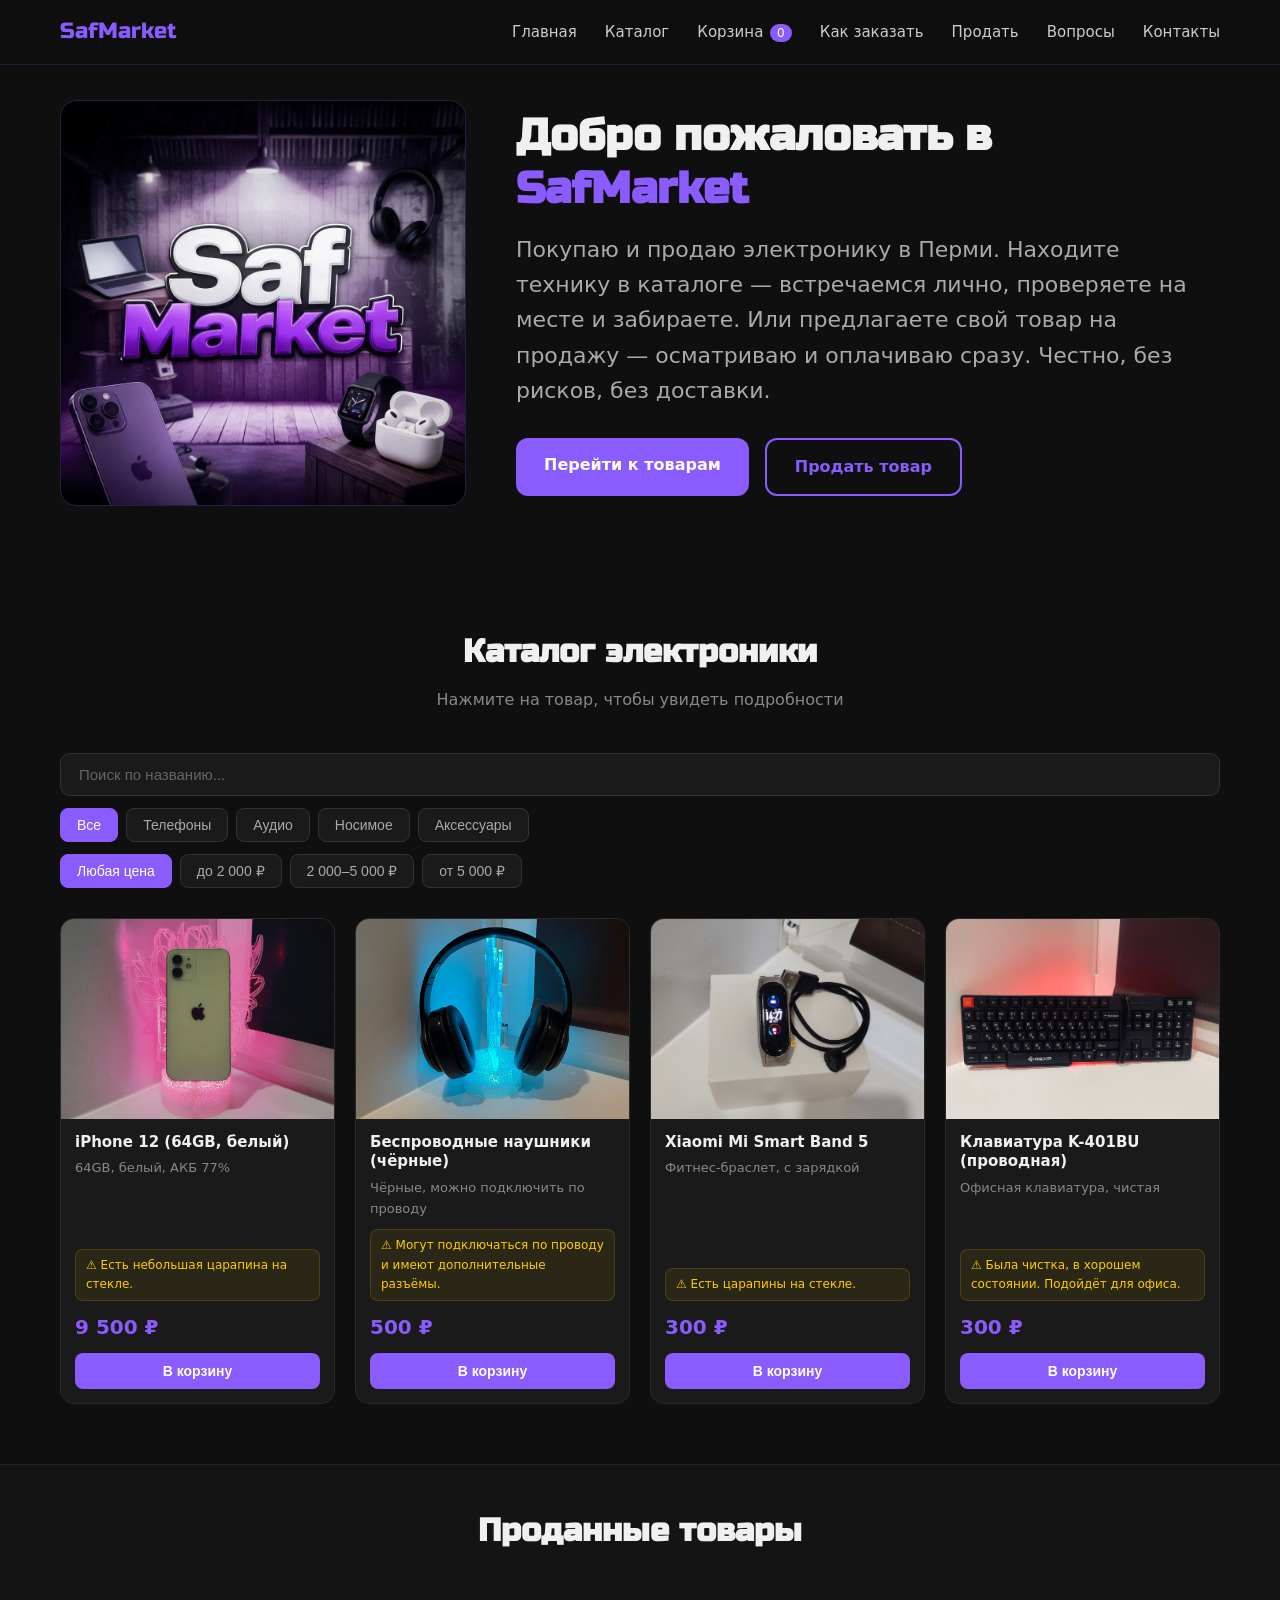
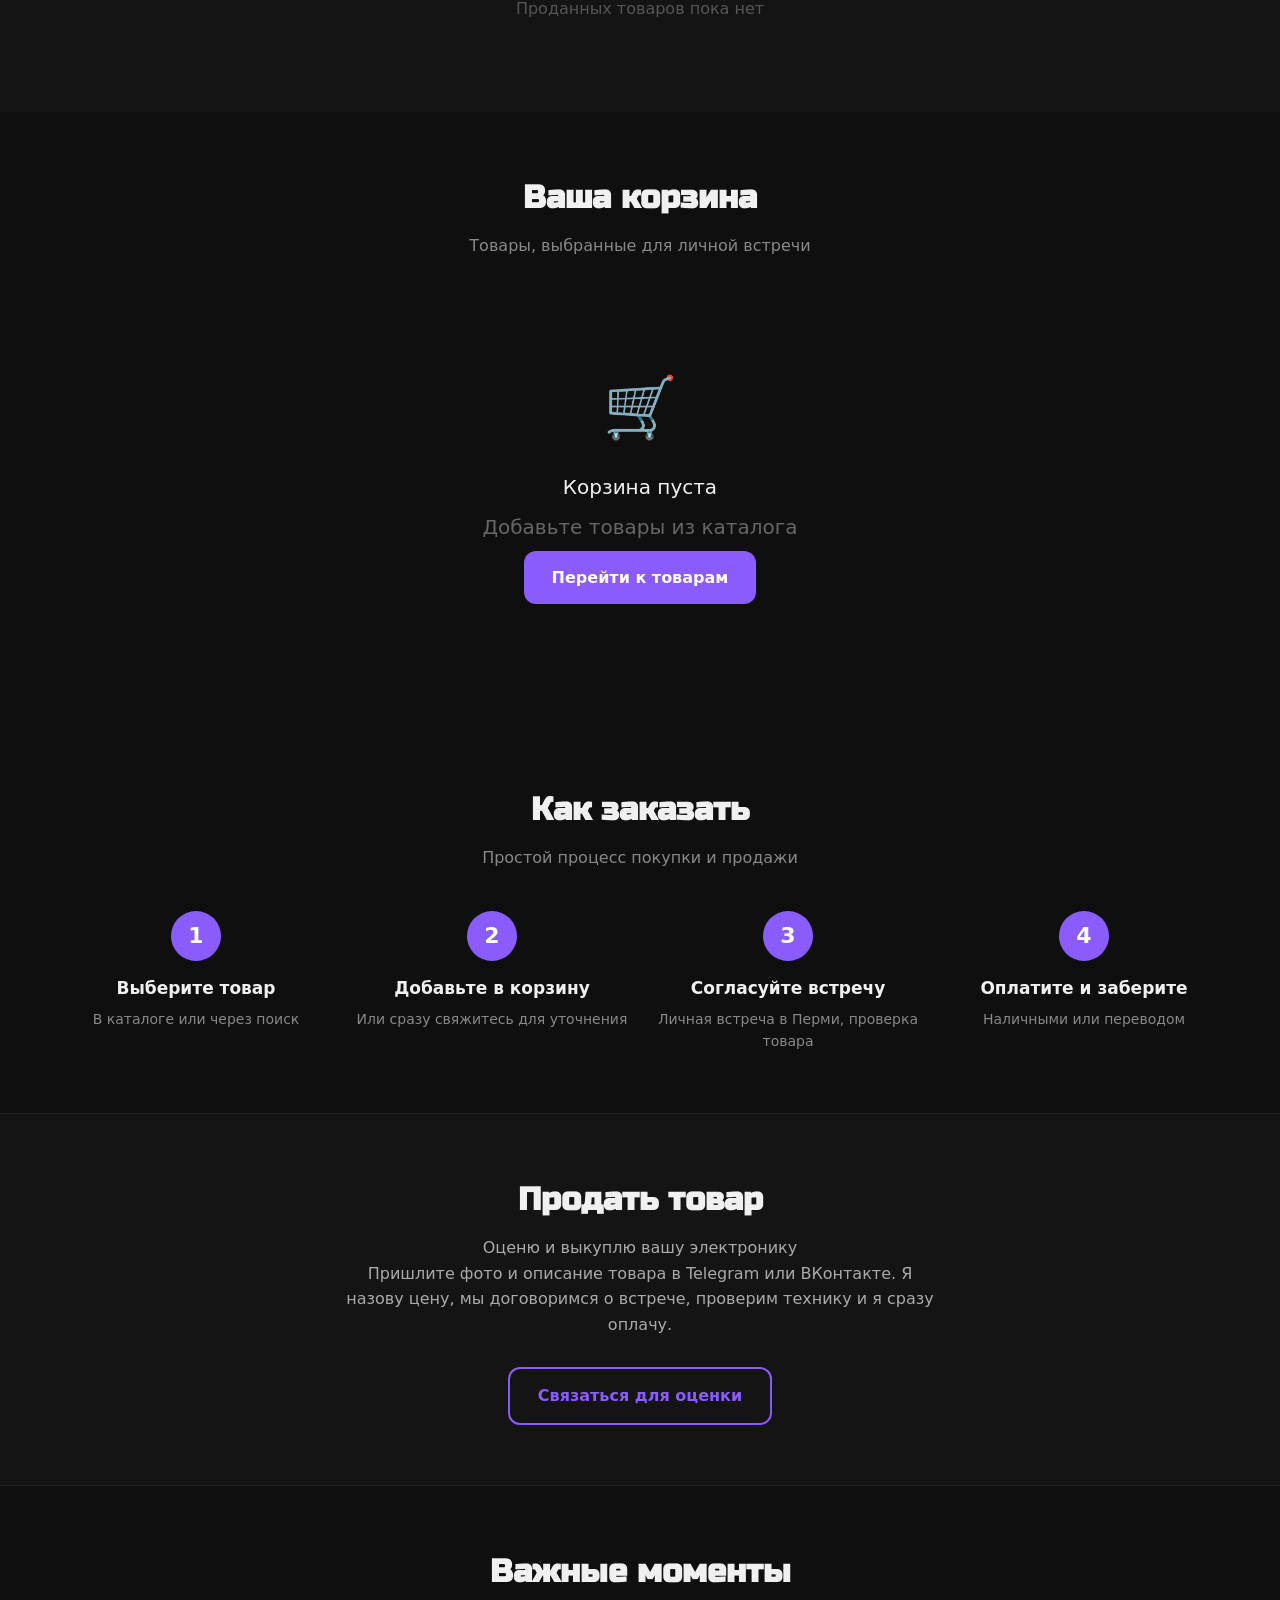
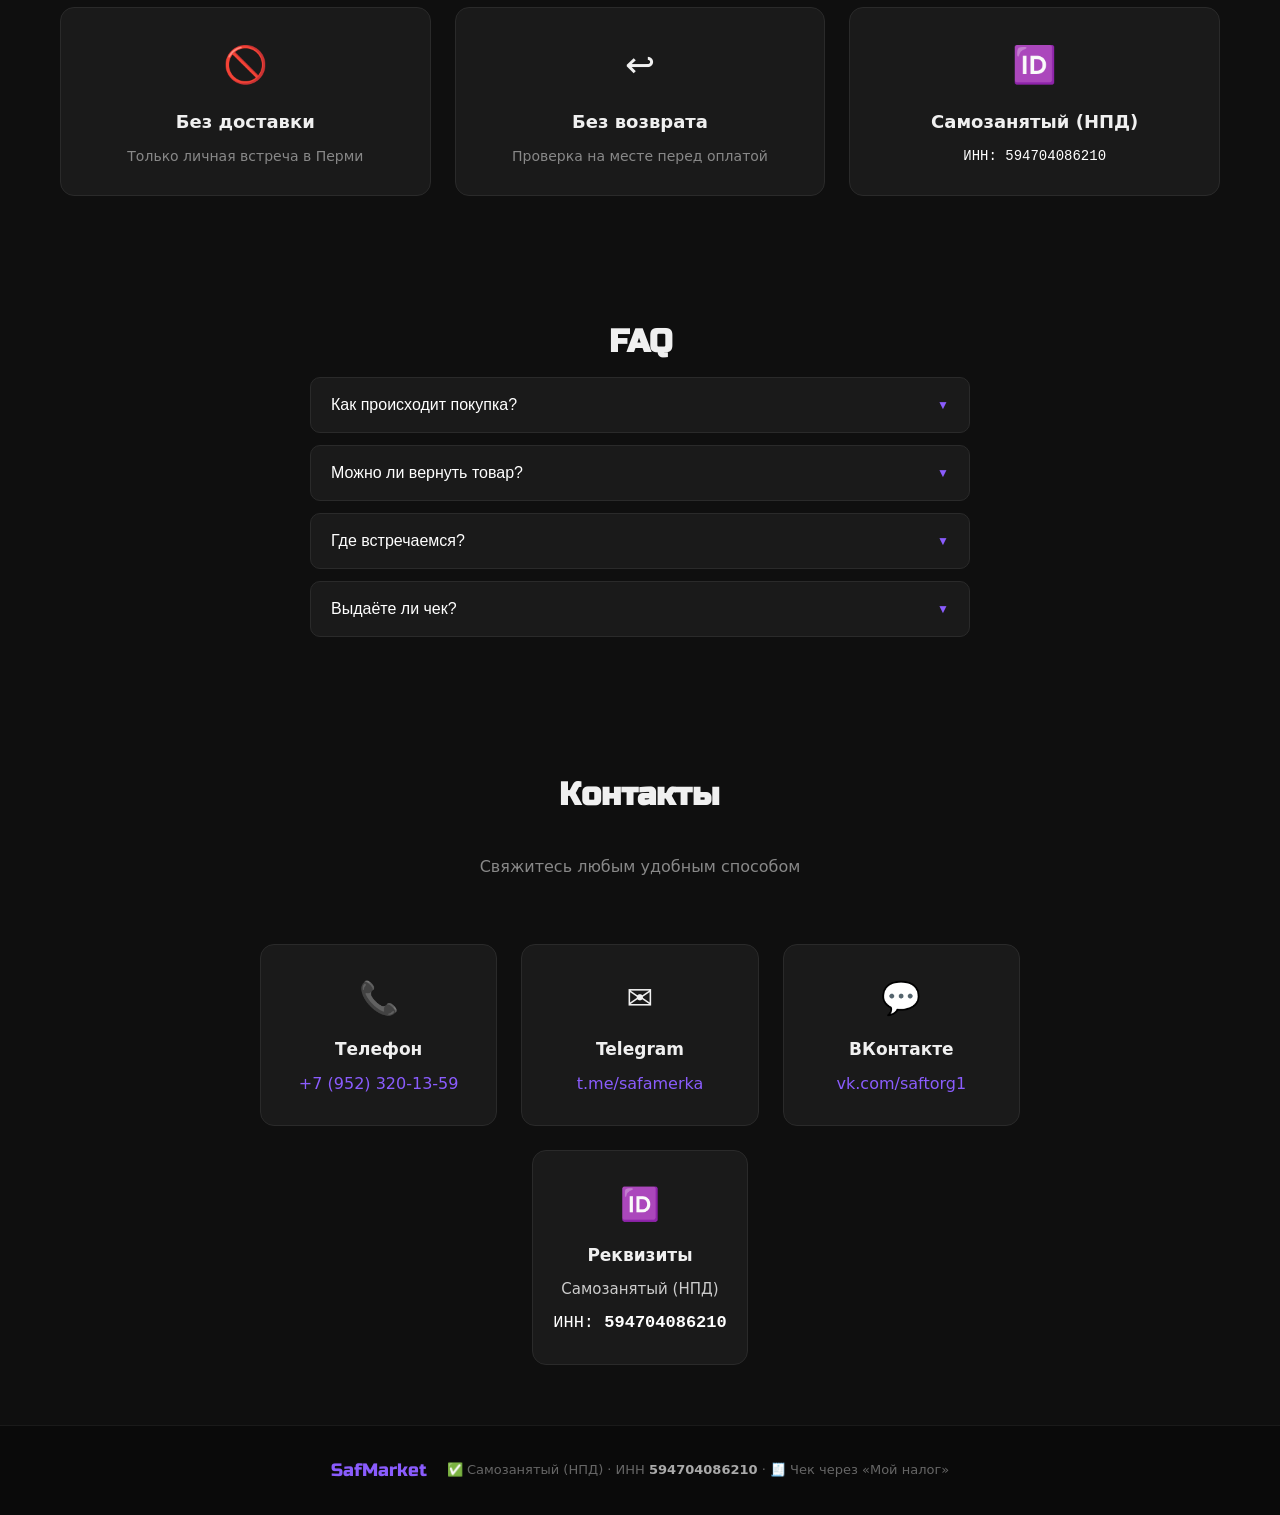
==== commit 654091eb: "Add files via upload" ====
--- a/index.html
+++ b/index.html
@@ -3,6 +3,7 @@
 <head>
   <meta charset="UTF-8" />
   <meta name="viewport" content="width=device-width, initial-scale=1.0" />
+
   <title>SafMarket — Электроника в Перми. Купить и продать</title>
   <meta name="description" content="SafMarket — покупаю и продаю электронику в Перми. Каталог техники, личная встреча, проверка на месте. Без доставки, без рисков." />
   <meta name="keywords" content="электроника Пермь, купить электронику Пермь, продать телефон Пермь, б/у техника Пермь, SafMarket" />
@@ -10,6 +11,7 @@
   <meta property="og:description" content="Покупаю и продаю электронику в Перми. Личная встреча, проверка на месте." />
   <meta property="og:type" content="website" />
   <meta name="robots" content="index, follow" />
+
   <link rel="preconnect" href="https://fonts.googleapis.com" />
   <link rel="preconnect" href="https://fonts.gstatic.com" crossorigin />
   <link href="https://fonts.googleapis.com/css2?family=Russo+One&family=Orbitron:wght@700;900&display=swap" rel="stylesheet" />
@@ -17,26 +19,26 @@
 </head>
 <body>
 
-  <!-- ШАПКА -->
+  <!-- ================= ШАПКА ================= -->
   <header class="header">
     <div class="container header-content">
       <a href="#home" class="logo">SafMarket</a>
-      <button class="burger" id="burger" aria-label="Меню">
+      <div class="burger" id="burger" onclick="toggleBurger()">
         <span></span><span></span><span></span>
-      </button>
+      </div>
       <nav class="nav" id="nav">
-        <a href="#home">Главная</a>
-        <a href="#catalog">Каталог</a>
-        <a href="#cart">Корзина <span id="cart-count" class="cart-count">0</span></a>
-        <a href="#how">Как заказать</a>
-        <a href="#buyback">Продать</a>
-        <a href="#faq">Вопросы</a>
-        <a href="#contacts">Контакты</a>
+        <a href="#home" onclick="closeBurger()">Главная</a>
+        <a href="#catalog" onclick="closeBurger()">Каталог</a>
+        <a href="#cart" onclick="closeBurger()">Корзина <span id="cart-count" class="cart-count">0</span></a>
+        <a href="#how" onclick="closeBurger()">Как заказать</a>
+        <a href="#buyback" onclick="closeBurger()">Продать</a>
+        <a href="#faq" onclick="closeBurger()">Вопросы</a>
+        <a href="#contacts" onclick="closeBurger()">Контакты</a>
       </nav>
     </div>
   </header>
 
-  <!-- ГЛАВНАЯ -->
+  <!-- ================= ГЛАВНАЯ ================= -->
   <section id="home" class="hero">
     <div class="container hero-wrapper">
       <div class="hero-left">
@@ -60,11 +62,12 @@
     </div>
   </section>
 
-  <!-- КАТАЛОГ -->
+  <!-- ================= КАТАЛОГ ================= -->
   <section id="catalog" class="products">
     <div class="container">
       <h2 class="section-title">Каталог электроники</h2>
       <p class="section-subtitle">Нажмите на товар, чтобы увидеть подробности</p>
+
       <div class="catalog-filters">
         <input type="text" id="search-input" class="search-input" placeholder="Поиск по названию..." />
         <div class="filter-row">
@@ -81,25 +84,25 @@
           <button class="filter-btn" data-filter="price" data-value="5000+">от 5 000 ₽</button>
         </div>
       </div>
+
       <div id="product-grid" class="product-grid"></div>
       <div id="no-results" class="no-results" style="display:none;">
         <p>Ничего не найдено</p>
         <p class="no-results-hint">Попробуйте изменить поиск или фильтры</p>
       </div>
-
-      <!-- ПРОДАННЫЕ ТОВАРЫ -->
-      <div id="sold-section" style="margin-top:60px;">
-        <h2 class="section-title">Проданные товары</h2>
-        <p class="section-subtitle">Техника, которая уже нашла нового хозяина</p>
-        <div id="sold-grid" class="product-grid"></div>
-        <div id="sold-empty" class="no-results">
-          <p>Проданных товаров пока нет</p>
-        </div>
-      </div>
-    </div>
-  </section>
-
-  <!-- СТРАНИЦА ТОВАРА -->
+    </div>
+  </section>
+
+  <!-- ================= ПРОДАННЫЕ ТОВАРЫ ================= -->
+  <section id="sold" class="sold-section">
+    <div class="container">
+      <h2 class="section-title">Проданные товары</h2>
+      <div id="sold-grid" class="sold-grid"></div>
+      <div id="sold-empty" class="sold-empty">Проданных товаров пока нет</div>
+    </div>
+  </section>
+
+  <!-- ================= СТРАНИЦА ТОВАРА ================= -->
   <section id="product-page" class="product-page" style="display:none;">
     <div class="container">
       <button class="btn-back" onclick="showCatalog()">&#8592; Назад к каталогу</button>
@@ -107,7 +110,7 @@
     </div>
   </section>
 
-  <!-- КОРЗИНА -->
+  <!-- ================= КОРЗИНА ================= -->
   <section id="cart" class="cart">
     <div class="container">
       <h2 class="section-title">Ваша корзина</h2>
@@ -130,7 +133,7 @@
     </div>
   </section>
 
-  <!-- МОДАЛКА КУПИТЬ -->
+  <!-- ================= МОДАЛКА «КУПИТЬ» ================= -->
   <div id="checkout-modal" class="modal-overlay" style="display:none;">
     <div class="modal">
       <button class="modal-close" onclick="closeCheckout()">&times;</button>
@@ -152,370 +155,370 @@
           </div>
         </div>
         <div class="modal-rules">
-          <h3 class="modal-rules-title">Важные моменты</h3>
-          <ul class="modal-rules-list">
-            <li>Товар проверяется <strong>на месте</strong> перед оплатой</li>
-            <li>Возврат <strong>не предусмотрен</strong> — проверяйте внимательно</li>
-            <li>Оплата: <strong>наличные</strong> или перевод на карту</li>
-            <li>Самозанятый (НПД) · ИНН <strong>594704086210</strong> · чек через «Мой налог»</li>
-          </ul>
+          <h3 class="modal-rules-title">Реквизиты для проверки</h3>
+          <p>Самозанятый (НПД)</p>
+          <p style="font-family: monospace; font-size: 16px; color: #fff; margin-top: 8px;">ИНН: <strong>594704086210</strong></p>
         </div>
         <div class="modal-step">
           <span class="modal-icon">💬</span>
           <h3>Свяжитесь со мной</h3>
-          <p>Назовите товар, который хотите купить. Уточните наличие — экономим время.</p>
-          <a href="https://t.me/safamerka" target="_blank" class="btn btn-tg btn-send-order">Написать в Telegram</a>
-          <a href="https://vk.com/saftorg1" target="_blank" class="btn btn-vk btn-send-order">Написать ВКонтакте</a>
-          <a href="tel:+79523201359" class="btn btn-phone">📞 Позвонить: +7 (952) 320-13-59</a>
-        </div>
-        <button class="btn-close-modal" onclick="closeCheckout()">Закрыть</button>
+          <p>Назовите товар, который хотите купить. Желательно отправьте скриншот из каталога. Уточните наличие — экономим время.</p>
+        </div>
+        <div class="modal-step">
+          <span class="modal-icon">📍</span>
+          <h3>Встреча в Перми</h3>
+          <p>Договариваемся об удобном месте. Проверяете товар на месте. Оплата наличными или переводом.</p>
+        </div>
+        <div class="modal-actions">
+          <button class="btn-send-order" onclick="sendOrder()">Оформить заказ</button>
+          <button class="btn-close-modal" onclick="closeCheckout()">Закрыть</button>
+        </div>
       </div>
     </div>
   </div>
 
-  <!-- МОДАЛКА ПРОДАТЬ -->
-  <div id="sell-modal" class="modal-overlay" style="display:none;">
-    <div class="modal">
-      <button class="modal-close" onclick="closeSell()">&times;</button>
-      <h2 class="modal-title">Как продать</h2>
-      <div class="modal-body">
-        <div class="modal-step">
-          <span class="modal-icon">📸</span>
-          <h3>1. Пришлите фото и описание</h3>
-          <p>Сделайте несколько фото товара, опишите состояние и модель. Отправьте в Telegram или ВКонтакте.</p>
-        </div>
-        <div class="modal-step">
-          <span class="modal-icon">💰</span>
-          <h3>2. Получите оценку</h3>
-          <p>Изучу фото и описание, назову честную цену. Если устраивает — договариваемся о встрече.</p>
-        </div>
-        <div class="modal-step">
-          <span class="modal-icon">🤝</span>
-          <h3>3. Встреча и оплата</h3>
-          <p>Встречаемся в Перми, проверяю товар на месте и сразу оплачиваю — наличными или переводом.</p>
-        </div>
-        <div class="modal-rules modal-rules-buyback">
-          <h3 class="modal-rules-title">Правила</h3>
-          <ul class="modal-rules-list">
-            <li>Принимаю <strong>исправную</strong> электронику</li>
-            <li>Цена зависит от <strong>состояния и модели</strong></li>
-            <li>Оплата <strong>сразу</strong> при встрече</li>
-            <li>Самозанятый (НПД) · ИНН <strong>594704086210</strong></li>
-          </ul>
-        </div>
-        <a href="https://t.me/safamerka" target="_blank" class="btn btn-tg btn-send-order">Написать в Telegram</a>
-        <a href="https://vk.com/saftorg1" target="_blank" class="btn btn-vk btn-send-order">Написать ВКонтакте</a>
-        <a href="tel:+79523201359" class="btn btn-phone">📞 Позвонить: +7 (952) 320-13-59</a>
-        <button class="btn-close-modal" onclick="closeSell()">Закрыть</button>
-      </div>
-    </div>
-  </div>
-
-  <!-- КАК ЗАКАЗАТЬ -->
+  <!-- ================= КАК ЗАКАЗАТЬ ================= -->
   <section id="how" class="how">
     <div class="container">
       <h2 class="section-title">Как заказать</h2>
       <p class="section-subtitle">Простой процесс покупки и продажи</p>
       <div class="steps">
-        <div class="step"><div class="step-number">1</div><h3>Выберите товар</h3><p>В каталоге или через поиск</p></div>
-        <div class="step"><div class="step-number">2</div><h3>Добавьте в корзину</h3><p>Или сразу свяжитесь для уточнения</p></div>
-        <div class="step"><div class="step-number">3</div><h3>Согласуйте встречу</h3><p>Личная встреча в Перми, проверка товара</p></div>
-        <div class="step"><div class="step-number">4</div><h3>Оплатите и заберите</h3><p>Наличными или переводом</p></div>
-      </div>
-    </div>
-  </section>
-
-  <!-- ПРОДАТЬ -->
+        <div class="step">
+          <div class="step-number">1</div>
+          <h3>Выберите товар</h3>
+          <p>В каталоге или через поиск</p>
+        </div>
+        <div class="step">
+          <div class="step-number">2</div>
+          <h3>Добавьте в корзину</h3>
+          <p>Или сразу свяжитесь для уточнения</p>
+        </div>
+        <div class="step">
+          <div class="step-number">3</div>
+          <h3>Согласуйте встречу</h3>
+          <p>Личная встреча в Перми, проверка товара</p>
+        </div>
+        <div class="step">
+          <div class="step-number">4</div>
+          <h3>Оплатите и заберите</h3>
+          <p>Наличными или переводом</p>
+        </div>
+      </div>
+    </div>
+  </section>
+
+  <!-- ================= ПРОДАТЬ ТОВАР ================= -->
   <section id="buyback" class="buyback">
     <div class="container buyback-content">
       <h2 class="section-title">Продать товар</h2>
       <p class="section-subtitle">Оценю и выкуплю вашу электронику</p>
-      <div class="buyback-text">
-        <p>Пришлите фото и описание товара в Telegram или ВКонтакте. Я назову цену, мы договоримся о встрече, проверим технику и я сразу оплачу.</p>
-      </div>
+      <p>Пришлите фото и описание товара в Telegram или ВКонтакте. Я назову цену, мы договоримся о встрече, проверим технику и я сразу оплачу.</p>
       <div style="margin-top:30px;">
-        <button class="btn btn-sell" onclick="openSell()">Хочу продать</button>
-      </div>
-    </div>
-  </section>
-
-  <!-- ВАЖНЫЕ МОМЕНТЫ -->
+        <a href="#contacts" class="btn btn-sell">Связаться для оценки</a>
+      </div>
+    </div>
+  </section>
+
+  <!-- ================= ВАЖНЫЕ МОМЕНТЫ ================= -->
   <section id="rules" class="rules">
     <div class="container">
       <h2 class="section-title">Важные моменты</h2>
       <div class="rules-grid">
-        <div class="rule-card"><span class="rule-icon">🚫</span><h3>Без доставки</h3><p>Только личная встреча в Перми</p></div>
-        <div class="rule-card"><span class="rule-icon">↩️</span><h3>Без возврата</h3><p>Проверка на месте перед оплатой</p></div>
-        <div class="rule-card"><span class="rule-icon">✅</span><h3>Честная оценка</h3><p>Для выкупа и продажи техники</p></div>
-        <div class="rule-card"><span class="rule-icon">🧾</span><h3>Самозанятый (НПД)</h3><p>ИНН 594704086210 · чек через «Мой налог»</p></div>
-      </div>
-    </div>
-  </section>
-
-  <!-- FAQ -->
+        <div class="rule-card">
+          <span class="rule-icon">🚫</span>
+          <h3>Без доставки</h3>
+          <p>Только личная встреча в Перми</p>
+        </div>
+        <div class="rule-card">
+          <span class="rule-icon">↩️</span>
+          <h3>Без возврата</h3>
+          <p>Проверка на месте перед оплатой</p>
+        </div>
+        <div class="rule-card">
+          <span class="rule-icon">🆔</span>
+          <h3>Самозанятый (НПД)</h3>
+          <p style="font-family: monospace; color: #fff;">ИНН: 594704086210</p>
+        </div>
+      </div>
+    </div>
+  </section>
+
+  <!-- ================= FAQ ================= -->
   <section id="faq" class="faq">
     <div class="container faq-list">
       <h2 class="section-title">FAQ</h2>
       <div class="faq-item">
-        <button class="faq-question"><span>Как происходит покупка?</span><span class="faq-arrow">▼</span></button>
-        <div class="faq-answer">Вы выбираете товар, мы договариваемся о встрече в Перми. Вы проверяете технику на месте, затем оплачиваете наличными или переводом. Без доставки и без возврата.</div>
+        <button class="faq-question">
+          <span>Как происходит покупка?</span>
+          <span class="faq-arrow">▼</span>
+        </button>
+        <div class="faq-answer">
+          Вы выбираете товар, мы договариваемся о встрече в Перми. Вы проверяете технику на месте, затем оплачиваете наличными или переводом. Без доставки и без возврата.
+        </div>
       </div>
       <div class="faq-item">
-        <button class="faq-question"><span>Можно ли вернуть товар?</span><span class="faq-arrow">▼</span></button>
-        <div class="faq-answer">Нет, возврат не предусмотрен. Поэтому проверка на месте обязательна.</div>
+        <button class="faq-question">
+          <span>Можно ли вернуть товар?</span>
+          <span class="faq-arrow">▼</span>
+        </button>
+        <div class="faq-answer">
+          Нет, возврат не предусмотрен. Поэтому проверка на месте обязательна.
+        </div>
       </div>
       <div class="faq-item">
-        <button class="faq-question"><span>Где встречаемся?</span><span class="faq-arrow">▼</span></button>
-        <div class="faq-answer">В любом удобном месте в Перми по согласованию.</div>
+        <button class="faq-question">
+          <span>Где встречаемся?</span>
+          <span class="faq-arrow">▼</span>
+        </button>
+        <div class="faq-answer">
+          В любом удобном месте в Перми по согласованию.
+        </div>
       </div>
       <div class="faq-item">
-        <button class="faq-question"><span>Выдаёте ли чек?</span><span class="faq-arrow">▼</span></button>
-        <div class="faq-answer">Да, я самозанятый (НПД), ИНН 594704086210. Чек отправляю через приложение «Мой налог» после оплаты.</div>
-      </div>
-    </div>
-  </section>
-
-  <!-- КОНТАКТЫ -->
+        <button class="faq-question">
+          <span>Выдаёте ли чек?</span>
+          <span class="faq-arrow">▼</span>
+        </button>
+        <div class="faq-answer">
+          Да, я самозанятый (НПД), ИНН 594704086210. Чек отправлю через «Мой налог» после оплаты.
+        </div>
+      </div>
+    </div>
+  </section>
+
+  <!-- ================= КОНТАКТЫ ================= -->
   <section id="contacts" class="contacts">
-    <div class="container">
-      <h2 class="section-title">Контакты</h2>
-      <p class="section-subtitle">Свяжитесь любым удобным способом</p>
-      <div class="contacts-content">
-        <div class="contact-item">
-          <span class="contact-icon">📞</span>
-          <h3>Телефон</h3>
-          <a href="tel:+79523201359" class="contact-link">+7 (952) 320-13-59</a>
-        </div>
-        <div class="contact-item">
-          <span class="contact-icon">✈️</span>
-          <h3>Telegram</h3>
-          <a href="https://t.me/safamerka" class="contact-link" target="_blank">t.me/safamerka</a>
-        </div>
-        <div class="contact-item">
-          <span class="contact-icon">💬</span>
-          <h3>ВКонтакте</h3>
-          <a href="https://vk.com/saftorg1" class="contact-link" target="_blank">vk.com/saftorg1</a>
-        </div>
-        <div class="contact-item">
-          <span class="contact-icon">🆔</span>
-          <h3>Реквизиты</h3>
-          <p style="font-size:15px; color:#ccc;">Самозанятый (НПД)</p>
-          <p style="font-family:monospace; font-size:17px; color:#fff; margin-top:8px;">ИНН: <strong>594704086210</strong></p>
-        </div>
-      </div>
-    </div>
-  </section>
-
-  <!-- ПОДВАЛ -->
+    <div class="container contacts-content">
+      <h2 class="section-title" style="grid-column:1/-1;">Контакты</h2>
+      <p class="section-subtitle" style="grid-column:1/-1;">Свяжитесь любым удобным способом</p>
+      <div class="contact-item">
+        <span class="contact-icon">📞</span>
+        <h3>Телефон</h3>
+        <p><a href="tel:+79523201359" class="contact-link">+7 (952) 320-13-59</a></p>
+      </div>
+      <div class="contact-item">
+        <span class="contact-icon">✉️</span>
+        <h3>Telegram</h3>
+        <p><a href="https://t.me/safamerka" class="contact-link" target="_blank">t.me/safamerka</a></p>
+      </div>
+      <div class="contact-item">
+        <span class="contact-icon">💬</span>
+        <h3>ВКонтакте</h3>
+        <p><a href="https://vk.com/saftorg1" class="contact-link" target="_blank">vk.com/saftorg1</a></p>
+      </div>
+      <div class="contact-item" style="grid-column: 1/-1; max-width: 400px; margin: 0 auto;">
+        <span class="contact-icon">🆔</span>
+        <h3>Реквизиты</h3>
+        <p style="font-size: 15px; color: #ccc;">Самозанятый (НПД)</p>
+        <p style="font-family: monospace; font-size: 17px; color: #fff; margin: 8px 0 0 0;">ИНН: <strong>594704086210</strong></p>
+      </div>
+    </div>
+  </section>
+
+  <!-- ================= ПОДВАЛ ================= -->
   <footer class="footer">
-    <div class="footer-content">
+    <div class="container footer-content">
       <a href="#home" class="logo-footer">SafMarket</a>
-      <p class="footer-status">✅ Самозанятый (НПД) · ИНН 594704086210 · 🧾 Чек через «Мой налог»</p>
-      <div class="footer-social">
-        <a href="https://t.me/safamerka" target="_blank" class="footer-social-link">
-          <img src="telegram.webp" alt="Telegram" class="social-icon-img" onerror="this.style.display='none'; this.nextElementSibling.style.display='inline';" />
-          <span style="display:none;">Telegram</span>
-          <span class="footer-social-text">Telegram</span>
-        </a>
-        <a href="https://vk.com/saftorg1" target="_blank" class="footer-social-link">
-          <img src="vk.webp" alt="ВКонтакте" class="social-icon-img" onerror="this.style.display='none'; this.nextElementSibling.style.display='inline';" />
-          <span style="display:none;">ВКонтакте</span>
-          <span class="footer-social-text">ВКонтакте</span>
-        </a>
-      </div>
-      <p style="font-size:13px; color:#666; margin-top:10px;">© 2024 SafMarket · Пермь</p>
+      <p class="footer-status">✅ Самозанятый (НПД) · ИНН <strong>594704086210</strong> · 🧾 Чек через «Мой налог»</p>
     </div>
   </footer>
 
-  <!-- ======================== JAVASCRIPT ======================== -->
+  <!-- ================= ЛАЙТБОКС ================= -->
+  <div id="lightbox" class="lightbox" style="display:none;">
+    <button class="lightbox-close" onclick="closeLightbox()">&times;</button>
+    <button class="lightbox-arrow prev" id="lb-prev" onclick="lbNav(-1)">&#8249;</button>
+    <img id="lightbox-img" class="lightbox-img" src="" alt="" />
+    <button class="lightbox-arrow next" id="lb-next" onclick="lbNav(1)">&#8250;</button>
+    <div id="lightbox-counter" class="lightbox-counter"></div>
+  </div>
+
   <script>
-  // ===== ТОВАРЫ =====
-  const products = [
+  // ===== ДАННЫЕ =====
+  var products = [
     {
-      id: 'iphone12',
-      name: 'iPhone 12',
-      icon: '📱',
+      id: 'p1',
+      name: 'iPhone 12 (64GB, белый)',
       category: 'phones',
       price: 9500,
-      short: '64GB, белый, аккумулятор 77%. В комплекте телефон и чехол.',
-      description: 'iPhone 12, 64GB, белый. Аккумулятор родной, 77%. В комплекте: телефон и чехол. Есть небольшая царапина на стекле.',
-      images: ['iphone12-1.jpg', 'iphone12-2.jpg'],
-      note: 'Есть небольшая царапина на стекле.',
-      specs: { 'Модель': 'iPhone 12', 'Память': '64GB', 'Цвет': 'Белый', 'Аккумулятор': 'Родной, 77%', 'Комплект': 'Телефон, чехол' }
+      icon: '📱',
+      photos: ['iphone12-1.jpg', 'iphone12-2.jpg'],
+      short: '64GB, белый, АКБ 77%',
+      specs: [
+        { k: 'Модель', v: 'iPhone 12 🍎' },
+        { k: 'Память', v: '64GB 🔅' },
+        { k: 'Цвет', v: 'Белый' },
+        { k: 'Аккумулятор', v: 'Родной, 77% 🔋' }
+      ],
+      includes: ['Телефон ☑️', 'Чехол ☑️'],
+      note: 'Есть небольшая царапина на стекле.'
     },
     {
-      id: 'headphones',
-      name: 'Беспроводные наушники',
-      icon: '🎧',
+      id: 'p2',
+      name: 'Беспроводные наушники (чёрные)',
       category: 'audio',
       price: 500,
-      short: 'Чёрные, могут подключаться по проводу, есть доп. разъёмы.',
-      description: 'Беспроводные наушники, чёрные. Могут подключаться по проводу и имеют дополнительные разъёмы.',
-      images: ['headphones-1.jpg', 'headphones-2.jpg'],
-      note: 'Могут подключаться по проводу и имеют дополнительные разъёмы.',
-      specs: { 'Модель': 'Беспроводные наушники', 'Цвет': 'Чёрный', 'Подключение': 'Беспроводное + проводное', 'Разъёмы': 'Дополнительные разъёмы' }
+      icon: '🎧',
+      photos: ['headphones-1.jpg', 'headphones-2.jpg'],
+      short: 'Чёрные, можно подключить по проводу',
+      specs: [
+        { k: 'Модель', v: 'Беспроводные наушники' },
+        { k: 'Цвет', v: 'Чёрный' }
+      ],
+      includes: [],
+      note: 'Могут подключаться по проводу и имеют дополнительные разъёмы.'
     },
     {
-      id: 'miband5',
+      id: 'p3',
       name: 'Xiaomi Mi Smart Band 5',
-      icon: '⌚',
       category: 'wearables',
       price: 300,
-      short: 'В комплекте часы и зарядка. Есть царапины на стекле.',
-      description: 'Xiaomi Mi Smart Band 5. В комплекте: часы и зарядка. Есть царапины на стекле.',
-      images: ['miband5-1.jpg'],
-      note: 'Есть царапины на стекле.',
-      specs: { 'Модель': 'Xiaomi Mi Smart Band 5', 'Комплект': 'Часы, зарядка' }
+      icon: '⌚',
+      photos: ['miband5-1.jpg'],
+      short: 'Фитнес-браслет, с зарядкой',
+      specs: [
+        { k: 'Модель', v: 'Xiaomi Mi Smart Band 5' }
+      ],
+      includes: ['Часы ☑️', 'Зарядка ☑️'],
+      note: 'Есть царапины на стекле.'
     },
     {
-      id: 'keyboard',
-      name: 'Проводная клавиатура K-401BU',
-      icon: '⌨️',
+      id: 'p4',
+      name: 'Клавиатура K-401BU (проводная)',
       category: 'accessories',
       price: 300,
-      short: 'После чистки, в хорошем состоянии. Подойдёт для офиса.',
-      description: 'Проводная клавиатура K-401BU. Была чистка, в хорошем состоянии. Подойдёт для офиса.',
-      images: ['keyboard-1.jpg'],
-      note: 'Была чистка, в хорошем состоянии. Подойдёт для офиса.',
-      specs: { 'Модель': 'K-401BU', 'Тип': 'Проводная', 'Состояние': 'После чистки, хорошее' }
+      icon: '⌨️',
+      photos: ['keyboard-1.jpg'],
+      short: 'Офисная клавиатура, чистая',
+      specs: [
+        { k: 'Модель', v: 'K-401BU (проводная)' }
+      ],
+      includes: [],
+      note: 'Была чистка, в хорошем состоянии. Подойдёт для офиса.'
     }
   ];
 
-  // ===== ПРОДАННЫЕ ТОВАРЫ =====
-  const soldProducts = [];
-
-  // ===== КОРЗИНА =====
-  let cart = [];
-
-  // ===== ОТРИСОВКА КАТАЛОГА =====
+  var soldProducts = [];
+
+  var cart = [];
+  var currentFilter = { category: 'all', price: 'all' };
+  var currentSearch = '';
+
+  // ===== БУРГЕР =====
+  function toggleBurger() {
+    document.getElementById('burger').classList.toggle('active');
+    document.getElementById('nav').classList.toggle('open');
+  }
+  function closeBurger() {
+    document.getElementById('burger').classList.remove('active');
+    document.getElementById('nav').classList.remove('open');
+  }
+
+  // ===== РЕНДЕР КАТАЛОГА =====
   function renderProducts() {
-    const grid = document.getElementById('product-grid');
-    const noResults = document.getElementById('no-results');
-    const search = document.getElementById('search-input').value.toLowerCase();
-    const activeCategory = document.querySelector('.filter-btn[data-filter="category"].active')?.dataset.value || 'all';
-    const activePrice = document.querySelector('.filter-btn[data-filter="price"].active')?.dataset.value || 'all';
-
-    const filtered = products.filter(p => {
-      const matchSearch = p.name.toLowerCase().includes(search) || p.short.toLowerCase().includes(search);
-      const matchCat = activeCategory === 'all' || p.category === activeCategory;
-      let matchPrice = true;
-      if (activePrice === '0-2000') matchPrice = p.price < 2000;
-      else if (activePrice === '2000-5000') matchPrice = p.price >= 2000 && p.price < 5000;
-      else if (activePrice === '5000+') matchPrice = p.price >= 5000;
-      return matchSearch && matchCat && matchPrice;
+    var grid = document.getElementById('product-grid');
+    var noResults = document.getElementById('no-results');
+    var filtered = products.filter(function(p) {
+      if (currentFilter.category !== 'all' && p.category !== currentFilter.category) return false;
+      if (currentSearch && p.name.toLowerCase().indexOf(currentSearch.toLowerCase()) === -1) return false;
+      if (currentFilter.price !== 'all') {
+        if (currentFilter.price === '0-2000' && p.price >= 2000) return false;
+        if (currentFilter.price === '2000-5000' && (p.price < 2000 || p.price > 5000)) return false;
+        if (currentFilter.price === '5000+' && p.price < 5000) return false;
+      }
+      return true;
     });
 
-    grid.innerHTML = '';
     if (filtered.length === 0) {
+      grid.innerHTML = '';
       noResults.style.display = 'block';
-      grid.style.display = 'none';
       return;
     }
     noResults.style.display = 'none';
-    grid.style.display = 'grid';
-
-    filtered.forEach(p => {
-      const card = document.createElement('div');
-      card.className = 'card';
-      card.onclick = () => showProduct(p.id);
-      card.innerHTML = `
-        <div class="card-image" style="background-image:url('${p.images[0]}'); background-size:cover; background-position:center;">
-          ${p.images[0] ? '' : p.icon}
-        </div>
-        <h3 class="model-name">${p.name}</h3>
-        <p class="description">${p.short}</p>
-        <span class="price">${p.price.toLocaleString('ru-RU')} ₽</span>
-        <button class="btn-small" onclick="event.stopPropagation(); addToCart('${p.id}')">В корзину</button>
-      `;
-      // Fallback if image doesn't load
-      const imgEl = card.querySelector('.card-image');
-      imgEl.style.backgroundImage = `url('${p.images[0]}')`;
-      imgEl.onerror = function() { this.style.backgroundImage = 'none'; this.textContent = p.icon; };
-      grid.appendChild(card);
-    });
-  }
-
-  // ===== ОТРИСОВКА ПРОДАННЫХ =====
+
+    grid.innerHTML = filtered.map(function(p) {
+      var photoHtml = p.photos && p.photos.length > 0
+        ? '<img class="product-photo" src="' + p.photos[0] + '" alt="' + p.name + '" onclick="event.stopPropagation(); openLightbox([' + p.photos.map(function(ph){return "'"+ph+"'";}).join(',') + '], 0)" onerror="this.style.display=\'none\'; this.nextElementSibling.style.display=\'flex\';" /><div class="product-photo-fallback" style="display:none;">' + p.icon + '</div>'
+        : '<div class="product-photo-fallback">' + p.icon + '</div>';
+
+      var noteHtml = p.note ? '<div class="product-note">⚠️ ' + p.note + '</div>' : '';
+
+      return '<div class="product-card" onclick="showProduct(\'' + p.id + '\')">' +
+        photoHtml +
+        '<div class="product-info">' +
+          '<div class="product-name">' + p.name + '</div>' +
+          '<div class="product-short">' + p.short + '</div>' +
+          noteHtml +
+          '<div class="product-price">' + p.price.toLocaleString('ru-RU') + ' ₽</div>' +
+          '<button class="btn-add-cart" onclick="event.stopPropagation(); addToCart(\'' + p.id + '\')">В корзину</button>' +
+        '</div>' +
+      '</div>';
+    }).join('');
+  }
+
+  // ===== РЕНДЕР ПРОДАННЫХ =====
   function renderSold() {
-    const grid = document.getElementById('sold-grid');
-    const empty = document.getElementById('sold-empty');
+    var grid = document.getElementById('sold-grid');
+    var empty = document.getElementById('sold-empty');
     if (soldProducts.length === 0) {
+      grid.innerHTML = '';
       grid.style.display = 'none';
       empty.style.display = 'block';
       return;
     }
     empty.style.display = 'none';
     grid.style.display = 'grid';
-    grid.innerHTML = '';
-    soldProducts.forEach(p => {
-      const card = document.createElement('div');
-      card.className = 'card sold-card';
-      card.innerHTML = `
-        <div class="card-image" style="background-image:url('${p.images[0]}'); background-size:cover; background-position:center; filter:grayscale(0.7);">
-          ${p.images[0] ? '' : p.icon}
-        </div>
-        <h3 class="model-name">${p.name}</h3>
-        <p class="description">${p.short}</p>
-        <span class="price" style="text-decoration:line-through; color:#666;">${p.price.toLocaleString('ru-RU')} ₽</span>
-        <span class="sold-badge">⛔ Продано</span>
-      `;
-      grid.appendChild(card);
-    });
+    grid.innerHTML = soldProducts.map(function(p) {
+      var photoHtml = p.photos && p.photos.length > 0
+        ? '<img class="product-photo" src="' + p.photos[0] + '" alt="" onerror="this.style.display=\'none\'; this.nextElementSibling.style.display=\'flex\';" /><div class="product-photo-fallback" style="display:none;">' + (p.icon || '📦') + '</div>'
+        : '<div class="product-photo-fallback">' + (p.icon || '📦') + '</div>';
+      return '<div class="sold-card">' + photoHtml +
+        '<div class="product-info">' +
+          '<span class="sold-badge">⛔ Продано</span>' +
+          '<div class="product-name">' + p.name + '</div>' +
+          '<div class="sold-price">' + p.price.toLocaleString('ru-RU') + ' ₽</div>' +
+        '</div></div>';
+    }).join('');
   }
 
   // ===== СТРАНИЦА ТОВАРА =====
   function showProduct(id) {
-    const p = products.find(x => x.id === id);
+    var p = products.find(function(x) { return x.id === id; });
     if (!p) return;
-    const content = document.getElementById('product-page-content');
-    let specsHTML = '';
-    for (const [k, v] of Object.entries(p.specs)) {
-      specsHTML += `<tr><td class="specs-label">${k}</td><td class="specs-value">${v}</td></tr>`;
+
+    var galleryHtml = '';
+    if (p.photos && p.photos.length > 0) {
+      galleryHtml = '<div class="product-page-gallery">' +
+        p.photos.map(function(ph, i) {
+          return '<img src="' + ph + '" alt="' + p.name + ' фото ' + (i+1) + '" onclick="openLightbox([' + p.photos.map(function(x){return "'"+x+"'";}).join(',') + '], ' + i + ')" onerror="this.style.display=\'none\'" />';
+        }).join('') +
+        '</div>';
     }
-    let galleryHTML = '';
-    p.images.forEach((img, i) => {
-      galleryHTML += `<img src="${img}" alt="${p.name} фото ${i+1}" class="product-gallery-img" onerror="this.style.display='none';" />`;
-    });
-    content.innerHTML = `
-      <div class="product-page-header">
-        <div class="product-page-icon">${p.icon}</div>
-        <div class="product-page-info">
-          <h2 class="product-page-name">${p.name}</h2>
-          <span class="product-page-price">${p.price.toLocaleString('ru-RU')} ₽</span>
-        </div>
-      </div>
-      <div class="product-gallery">${galleryHTML}</div>
-      <p class="product-page-desc">${p.description}</p>
-      ${p.note ? `<div class="product-note">⚠️ ${p.note}</div>` : ''}
-      <div class="product-specs"><h3>Характеристики</h3><table class="specs-table">${specsHTML}</table></div>
-      <div class="product-page-actions">
-        <button class="btn" onclick="addToCart('${p.id}')">🛒 В корзину</button>
-        <a href="https://t.me/safamerka" target="_blank" class="btn btn-tg">✈️ Telegram</a>
-        <a href="tel:+79523201359" class="btn btn-phone">📞 Позвонить</a>
-      </div>
-      <div class="product-related">
-        <h3>Другие товары</h3>
-        <div class="related-grid" id="related-grid"></div>
-      </div>
-    `;
-    // Related products
-    const related = products.filter(x => x.id !== id);
-    const relatedGrid = document.getElementById('related-grid');
-    related.forEach(r => {
-      const card = document.createElement('div');
-      card.className = 'card related-card';
-      card.onclick = () => showProduct(r.id);
-      card.innerHTML = `
-        <div class="card-image" style="background-image:url('${r.images[0]}'); background-size:cover; background-position:center;">
-          ${r.images[0] ? '' : r.icon}
-        </div>
-        <h3 class="model-name">${r.name}</h3>
-        <span class="price">${r.price.toLocaleString('ru-RU')} ₽</span>
-      `;
-      relatedGrid.appendChild(card);
-    });
+
+    var specsHtml = p.specs.map(function(s) {
+      return '<li><span>' + s.k + '</span><span>' + s.v + '</span></li>';
+    }).join('');
+
+    var includesHtml = p.includes.length > 0
+      ? '<ul class="includes-list">' + p.includes.map(function(i){return '<li>'+i+'</li>';}).join('') + '</ul>'
+      : '';
+
+    var noteHtml = p.note ? '<div class="product-page-note">⚠️ ' + p.note + '</div>' : '';
+
+    document.getElementById('product-page-content').innerHTML =
+      '<div class="product-page-content">' +
+        galleryHtml +
+        '<div class="product-page-details">' +
+          '<h2>' + p.name + '</h2>' +
+          '<div class="price">' + p.price.toLocaleString('ru-RU') + ' ₽</div>' +
+          '<ul class="specs-list">' + specsHtml + '</ul>' +
+          includesHtml +
+          noteHtml +
+          '<button class="btn" onclick="addToCart(\'' + p.id + '\')">Добавить в корзину</button>' +
+        '</div>' +
+      '</div>';
 
     document.getElementById('catalog').style.display = 'none';
+    document.getElementById('sold').style.display = 'none';
     document.getElementById('product-page').style.display = 'block';
     window.scrollTo({ top: 0, behavior: 'smooth' });
   }
@@ -523,22 +526,66 @@
   function showCatalog() {
     document.getElementById('product-page').style.display = 'none';
     document.getElementById('catalog').style.display = 'block';
-    window.scrollTo({ top: document.getElementById('catalog').offsetTop - 80, behavior: 'smooth' });
+    document.getElementById('sold').style.display = 'block';
   }
 
   // ===== КОРЗИНА =====
   function addToCart(id) {
-    const p = products.find(x => x.id === id);
+    var p = products.find(function(x) { return x.id === id; });
     if (!p) return;
-    if (!cart.find(x => x.id === id)) {
-      cart.push(p);
-      updateCart();
+    var existing = cart.find(function(x) { return x.id === id; });
+    if (existing) {
+      existing.qty++;
+    } else {
+      cart.push({ id: p.id, name: p.name, price: p.price, photo: p.photos ? p.photos[0] : '', icon: p.icon, qty: 1 });
     }
+    updateCart();
   }
 
   function removeFromCart(id) {
-    cart = cart.filter(x => x.id !== id);
+    cart = cart.filter(function(x) { return x.id !== id; });
     updateCart();
+  }
+
+  function updateCart() {
+    var count = cart.reduce(function(s, x) { return s + x.qty; }, 0);
+    document.getElementById('cart-count').textContent = count;
+
+    var cartEmpty = document.getElementById('cart-empty');
+    var cartItems = document.getElementById('cart-items');
+    var cartTotal = document.getElementById('cart-total');
+    var cartActions = document.getElementById('cart-actions');
+
+    if (cart.length === 0) {
+      cartEmpty.style.display = 'block';
+      cartItems.style.display = 'none';
+      cartTotal.style.display = 'none';
+      cartActions.style.display = 'none';
+      return;
+    }
+
+    cartEmpty.style.display = 'none';
+    cartItems.style.display = 'grid';
+    cartTotal.style.display = 'flex';
+    cartActions.style.display = 'flex';
+
+    cartItems.innerHTML = cart.map(function(item) {
+      var photo = item.photo
+        ? '<img src="' + item.photo + '" alt="" onerror="this.style.display=\'none\'; this.nextElementSibling.style.display=\'flex\';" /><div style="display:none; width:70px; height:70px; align-items:center; justify-content:center; font-size:28px; background:#222; border-radius:8px;">' + item.icon + '</div>'
+        : '<div style="width:70px; height:70px; display:flex; align-items:center; justify-content:center; font-size:28px; background:#222; border-radius:8px;">' + item.icon + '</div>';
+
+      return '<div class="cart-item">' + photo +
+        '<div class="cart-item-info">' +
+          '<h4>' + item.name + '</h4>' +
+          '<div class="price">' + (item.price * item.qty).toLocaleString('ru-RU') + ' ₽' +
+          (item.qty > 1 ? ' (' + item.qty + ' шт.)' : '') + '</div>' +
+        '</div>' +
+        '<button class="btn-remove" onclick="removeFromCart(\'' + item.id + '\')">&times;</button>' +
+      '</div>';
+    }).join('');
+
+    var total = cart.reduce(function(s, x) { return s + x.price * x.qty; }, 0);
+    document.getElementById('total-price').textContent = total.toLocaleString('ru-RU') + ' ₽';
   }
 
   function clearCart() {
@@ -546,54 +593,15 @@
     updateCart();
   }
 
-  function updateCart() {
-    const count = cart.length;
-    document.getElementById('cart-count').textContent = count;
-    const empty = document.getElementById('cart-empty');
-    const items = document.getElementById('cart-items');
-    const total = document.getElementById('cart-total');
-    const actions = document.getElementById('cart-actions');
-    if (count === 0) {
-      empty.style.display = 'flex';
-      items.style.display = 'none';
-      total.style.display = 'none';
-      actions.style.display = 'none';
-      return;
-    }
-    empty.style.display = 'none';
-    items.style.display = 'grid';
-    total.style.display = 'flex';
-    actions.style.display = 'flex';
-    items.innerHTML = '';
-    let sum = 0;
-    cart.forEach(p => {
-      sum += p.price;
-      const card = document.createElement('div');
-      card.className = 'card cart-card';
-      card.innerHTML = `
-        <div class="card-image" style="background-image:url('${p.images[0]}'); background-size:cover; background-position:center;">
-          ${p.images[0] ? '' : p.icon}
-        </div>
-        <h3 class="model-name">${p.name}</h3>
-        <span class="price">${p.price.toLocaleString('ru-RU')} ₽</span>
-        <button class="btn-remove" onclick="removeFromCart('${p.id}')">Удалить</button>
-      `;
-      items.appendChild(card);
-    });
-    document.getElementById('total-price').textContent = sum.toLocaleString('ru-RU') + ' ₽';
-  }
-
-  // ===== МОДАЛКИ =====
+  // ===== ОФОРМЛЕНИЕ =====
   function openCheckout() {
-    const items = document.getElementById('modal-order-items');
-    const totalEl = document.getElementById('modal-order-total');
-    let sum = 0;
-    items.innerHTML = '';
-    cart.forEach(p => {
-      sum += p.price;
-      items.innerHTML += `<div class="modal-order-row"><span>${p.name}</span><strong>${p.price.toLocaleString('ru-RU')} ₽</strong></div>`;
-    });
-    totalEl.innerHTML = `<div class="modal-order-total"><span>Итого:</span><strong>${sum.toLocaleString('ru-RU')} ₽</strong></div>`;
+    if (cart.length === 0) return;
+    var itemsHtml = cart.map(function(item) {
+      return '<p>' + item.name + ' × ' + item.qty + ' — ' + (item.price * item.qty).toLocaleString('ru-RU') + ' ₽</p>';
+    }).join('');
+    var total = cart.reduce(function(s, x) { return s + x.price * x.qty; }, 0);
+    document.getElementById('modal-order-items').innerHTML = itemsHtml;
+    document.getElementById('modal-order-total').innerHTML = '<p style="font-weight:700; font-size:18px; color:#8a5cfd; margin-top:10px;">Итого: ' + total.toLocaleString('ru-RU') + ' ₽</p>';
     document.getElementById('checkout-modal').style.display = 'flex';
   }
 
@@ -601,44 +609,94 @@
     document.getElementById('checkout-modal').style.display = 'none';
   }
 
-  function openSell() {
-    document.getElementById('sell-modal').style.display = 'flex';
-  }
-
-  function closeSell() {
-    document.getElementById('sell-modal').style.display = 'none';
-  }
+  function sendOrder() {
+    var text = 'Здравствуйте! Хочу заказать:%0A%0A';
+    cart.forEach(function(item) {
+      text += '• ' + item.name + ' × ' + item.qty + ' — ' + (item.price * item.qty).toLocaleString('ru-RU') + ' ₽%0A';
+    });
+    var total = cart.reduce(function(s, x) { return s + x.price * x.qty; }, 0);
+    text += '%0AИтого: ' + total.toLocaleString('ru-RU') + ' ₽';
+    window.open('https://t.me/safamerka?text=' + text, '_blank');
+  }
+
+  // ===== ЛАЙТБОКС =====
+  var lbImages = [];
+  var lbIndex = 0;
+
+  function openLightbox(images, index) {
+    lbImages = images;
+    lbIndex = index;
+    document.getElementById('lightbox').style.display = 'flex';
+    updateLightbox();
+  }
+
+  function closeLightbox() {
+    document.getElementById('lightbox').style.display = 'none';
+  }
+
+  function lbNav(dir) {
+    lbIndex += dir;
+    if (lbIndex < 0) lbIndex = lbImages.length - 1;
+    if (lbIndex >= lbImages.length) lbIndex = 0;
+    updateLightbox();
+  }
+
+  function updateLightbox() {
+    document.getElementById('lightbox-img').src = lbImages[lbIndex];
+    document.getElementById('lightbox-img').onerror = function() {
+      this.style.display = 'none';
+    };
+    document.getElementById('lightbox-img').style.display = '';
+    var prev = document.getElementById('lb-prev');
+    var next = document.getElementById('lb-next');
+    var counter = document.getElementById('lightbox-counter');
+    if (lbImages.length > 1) {
+      prev.classList.remove('hidden');
+      next.classList.remove('hidden');
+      counter.textContent = (lbIndex + 1) + ' / ' + lbImages.length;
+    } else {
+      prev.classList.add('hidden');
+      next.classList.add('hidden');
+      counter.textContent = '';
+    }
+  }
+
+  document.getElementById('lightbox').addEventListener('click', function(e) {
+    if (e.target === this) closeLightbox();
+  });
+
+  document.addEventListener('keydown', function(e) {
+    if (document.getElementById('lightbox').style.display === 'flex') {
+      if (e.key === 'Escape') closeLightbox();
+      if (e.key === 'ArrowLeft') lbNav(-1);
+      if (e.key === 'ArrowRight') lbNav(1);
+    }
+  });
 
   // ===== ФИЛЬТРЫ =====
-  document.querySelectorAll('.filter-btn').forEach(btn => {
-    btn.addEventListener('click', () => {
-      const filter = btn.dataset.filter;
-      document.querySelectorAll('.filter-btn[data-filter="' + filter + '"]').forEach(b => b.classList.remove('active'));
+  document.querySelectorAll('.filter-btn').forEach(function(btn) {
+    btn.addEventListener('click', function() {
+      var filter = btn.dataset.filter;
+      var value = btn.dataset.value;
+      document.querySelectorAll('.filter-btn[data-filter="' + filter + '"]').forEach(function(b) {
+        b.classList.remove('active');
+      });
       btn.classList.add('active');
+      currentFilter[filter] = value;
       renderProducts();
     });
   });
 
   // ===== ПОИСК =====
-  document.getElementById('search-input').addEventListener('input', renderProducts);
+  document.getElementById('search-input').addEventListener('input', function() {
+    currentSearch = this.value;
+    renderProducts();
+  });
 
   // ===== FAQ =====
-  document.querySelectorAll('.faq-question').forEach(q => {
-    q.addEventListener('click', () => {
-      const answer = q.nextElementSibling;
-      answer.style.display = answer.style.display === 'block' ? 'none' : 'block';
-    });
-  });
-
-  // ===== БУРГЕР-МЕНЮ =====
-  const burger = document.getElementById('burger');
-  const nav = document.getElementById('nav');
-  burger.addEventListener('click', () => {
-    nav.classList.toggle('nav-open');
-  });
-  document.querySelectorAll('.nav a').forEach(a => {
-    a.addEventListener('click', () => {
-      nav.classList.remove('nav-open');
+  document.querySelectorAll('.faq-question').forEach(function(q) {
+    q.addEventListener('click', function() {
+      this.parentElement.classList.toggle('active');
     });
   });
 
--- a/style.css
+++ b/style.css
@@ -1,274 +1,981 @@
+/* ============================
+   SafMarket — style.css
+   ============================ */
+
+/* ===== RESET ===== */
 * { margin: 0; padding: 0; box-sizing: border-box; }
-html { scroll-behavior: smooth; }
-body { font-family: Arial, Helvetica, sans-serif; background-color: #0f0f0f; color: #fff; line-height: 1.6; }
-.container { max-width: 1200px; margin: 0 auto; padding: 0 15px; }
+
+body {
+  font-family: 'Segoe UI', system-ui, -apple-system, sans-serif;
+  background: #0f0f0f;
+  color: #f0f0f0;
+  line-height: 1.6;
+  overflow-x: hidden;
+}
+
+a { color: inherit; text-decoration: none; }
+img { max-width: 100%; display: block; }
+
+/* ===== CONTAINER ===== */
+.container {
+  max-width: 1200px;
+  margin: 0 auto;
+  padding: 0 20px;
+}
+
+/* ===== HEADER ===== */
+.header {
+  position: fixed;
+  top: 0; left: 0; right: 0;
+  z-index: 100;
+  background: rgba(15,15,15,0.95);
+  backdrop-filter: blur(10px);
+  border-bottom: 1px solid rgba(138,92,253,0.15);
+}
+
+.header-content {
+  display: flex;
+  align-items: center;
+  justify-content: space-between;
+  height: 64px;
+}
+
+.logo {
+  font-family: 'Russo One', sans-serif;
+  font-size: 22px;
+  color: #8a5cfd;
+  white-space: nowrap;
+}
+
+.nav {
+  display: flex;
+  gap: 28px;
+}
+
+.nav a {
+  font-size: 15px;
+  color: #ccc;
+  transition: color .2s;
+  white-space: nowrap;
+}
+
+.nav a:hover { color: #8a5cfd; }
+
+.cart-count {
+  background: #8a5cfd;
+  color: #fff;
+  font-size: 12px;
+  padding: 2px 7px;
+  border-radius: 10px;
+  margin-left: 2px;
+}
+
+/* ===== BURGER ===== */
+.burger {
+  display: none;
+  flex-direction: column;
+  gap: 5px;
+  cursor: pointer;
+  padding: 6px;
+  z-index: 101;
+}
+.burger span {
+  width: 26px; height: 3px;
+  background: #8a5cfd;
+  border-radius: 2px;
+  transition: .3s;
+}
+.burger.active span:nth-child(1) { transform: rotate(45deg) translate(6px, 6px); }
+.burger.active span:nth-child(2) { opacity: 0; }
+.burger.active span:nth-child(3) { transform: rotate(-45deg) translate(6px, -6px); }
+
+/* ===== HERO ===== */
+.hero {
+  padding: 100px 0 60px;
+}
+
+.hero-wrapper {
+  display: flex;
+  gap: 50px;
+  align-items: center;
+}
+
+.hero-left {
+  flex: 0 0 35%;
+}
+
+.store-photo-wrapper {
+  border-radius: 16px;
+  overflow: hidden;
+  border: 1px solid rgba(138,92,253,0.2);
+}
+
+.store-photo {
+  width: 100%;
+  height: auto;
+  border-radius: 16px;
+}
+
+.store-photo-fallback {
+  width: 100%;
+  aspect-ratio: 4/3;
+  background: #1a1a1a;
+  border-radius: 16px;
+  display: flex;
+  flex-direction: column;
+  align-items: center;
+  justify-content: center;
+  gap: 10px;
+  font-size: 18px;
+  color: #666;
+}
+
+.fallback-hint {
+  font-size: 13px;
+  color: #555;
+}
+
+.hero-right {
+  flex: 1;
+}
+
+.hero h1 {
+  font-family: 'Russo One', sans-serif;
+  font-size: 44px;
+  line-height: 1.2;
+  margin-bottom: 16px;
+}
+
 .accent { color: #8a5cfd; }
 
-/* ===== ШАПКА ===== */
-.header { background-color: #000; border-bottom: 2px solid #8a5cfd; padding: 18px 0; position: sticky; top: 0; z-index: 100; }
-.header-content { display: flex; justify-content: space-between; align-items: center; flex-wrap: wrap; gap: 10px; }
-.logo { font-family: 'Orbitron', sans-serif; font-size: 34px; font-weight: 900; text-decoration: none; letter-spacing: 3px; text-transform: uppercase; background: linear-gradient(135deg, #fff 0%, #8a5cfd 100%); -webkit-background-clip: text; -webkit-text-fill-color: transparent; background-clip: text; text-shadow: 0 0 30px rgba(138,92,253,.3); transition: all .3s; }
-.logo:hover { text-shadow: 0 0 40px rgba(138,92,253,.6); }
-
-/* Бургер */
-.burger { display: none; flex-direction: column; gap: 5px; background: none; border: none; cursor: pointer; padding: 8px; z-index: 101; }
-.burger span { display: block; width: 28px; height: 3px; background: #8a5cfd; border-radius: 2px; transition: all .3s; }
-
-.nav { display: flex; gap: 20px; flex-wrap: wrap; align-items: center; }
-.nav a { color: #fff; text-decoration: none; font-size: 16px; font-weight: bold; padding: 8px 16px; border-radius: 6px; transition: all .3s; min-height: 44px; display: flex; align-items: center; }
-.nav a:hover { color: #000; background-color: #8a5cfd; }
-.cart-count { display: inline-block; background-color: #8a5cfd; color: #fff; font-size: 13px; font-weight: bold; min-width: 22px; height: 22px; line-height: 22px; text-align: center; border-radius: 11px; padding: 0 6px; margin-left: 4px; }
-
-/* ===== ГЛАВНЫЙ ЭКРАН ===== */
-.hero { padding: 80px 0; background: radial-gradient(circle at center, #1a0a2e 0%, #050508 100%); position: relative; overflow: hidden; }
-.hero::before { content: ""; position: absolute; top: 0; left: 0; right: 0; bottom: 0; background-image: linear-gradient(#222 1px, transparent 1px), linear-gradient(90deg, #222 1px, transparent 1px); background-size: 40px 40px; opacity: .2; pointer-events: none; z-index: 0; }
-.hero-wrapper { position: relative; z-index: 1; display: flex; align-items: center; gap: 50px; }
-.hero-left { flex: 0 0 35%; max-width: 35%; }
-.hero-right { flex: 1; }
-.store-photo-wrapper { width: 100%; }
-.store-photo { width: 100%; height: auto; border-radius: 16px; border: 3px solid #8a5cfd; box-shadow: 0 10px 40px rgba(138,92,253,.3); display: block; }
-.store-photo-fallback { width: 100%; height: 300px; border-radius: 16px; border: 3px solid #8a5cfd; background: linear-gradient(135deg, #1a1a2e 0%, #0f0f1a 100%); display: flex; flex-direction: column; justify-content: center; align-items: center; gap: 8px; }
-.store-photo-fallback span { font-size: 24px; color: #8a5cfd; font-weight: bold; }
-.store-photo-fallback .fallback-hint { font-size: 14px; color: #666; font-weight: normal; }
-.hero-right h1 { font-family: 'Russo One', sans-serif; font-size: 44px; margin-bottom: 20px; line-height: 1.3; }
-.hero-subtitle { font-size: 22px; margin-bottom: 30px; color: #ccc; line-height: 1.7; }
-.hero-buttons { display: flex; gap: 16px; flex-wrap: wrap; }
-.btn { display: inline-block; padding: 15px 36px; background-color: #8a5cfd; color: #fff; border: none; cursor: pointer; font-size: 18px; font-weight: bold; text-decoration: none; border-radius: 8px; transition: all .3s; min-height: 52px; display: flex; align-items: center; justify-content: center; }
-.btn:hover { background-color: #7540e0; transform: translateY(-2px); box-shadow: 0 10px 25px rgba(138,92,253,.4); }
-.btn-sell { background-color: #1a883a !important; }
-.btn-sell:hover { background-color: #157030 !important; box-shadow: 0 10px 25px rgba(26,136,58,.4); }
-
-/* ===== КАТАЛОГ ===== */
-.products { padding: 60px 0; }
-.section-title { font-family: 'Russo One', sans-serif; font-size: 30px; text-align: center; margin-bottom: 10px; }
-.section-subtitle { text-align: center; color: #aaa; margin-bottom: 40px; }
-.catalog-filters { max-width: 800px; margin: 0 auto 40px; }
-.search-input { width: 100%; padding: 14px 18px; background: #1a1a1a; border: 1px solid #2b2b2b; border-radius: 8px; color: #fff; font-size: 16px; margin-bottom: 16px; outline: none; transition: border-color .3s; min-height: 52px; }
-.search-input:focus { border-color: #8a5cfd; }
+.hero-subtitle {
+  font-size: 22px;
+  color: #aaa;
+  margin-bottom: 30px;
+}
+
+.hero-buttons {
+  display: flex;
+  gap: 16px;
+  flex-wrap: wrap;
+}
+
+/* ===== BUTTONS ===== */
+.btn {
+  display: inline-block;
+  padding: 14px 28px;
+  background: #8a5cfd;
+  color: #fff;
+  border-radius: 12px;
+  font-size: 16px;
+  font-weight: 600;
+  border: none;
+  cursor: pointer;
+  transition: background .2s, transform .1s;
+}
+.btn:hover { background: #7b4ef0; transform: translateY(-1px); }
+
+.btn-sell {
+  background: transparent;
+  border: 2px solid #8a5cfd;
+  color: #8a5cfd;
+}
+.btn-sell:hover { background: rgba(138,92,253,0.1); }
+
+/* ===== SECTIONS ===== */
+section { padding: 60px 0; }
+
+.section-title {
+  font-family: 'Russo One', sans-serif;
+  font-size: 32px;
+  text-align: center;
+  margin-bottom: 10px;
+}
+
+.section-subtitle {
+  text-align: center;
+  color: #888;
+  font-size: 16px;
+  margin-bottom: 40px;
+}
+
+/* ===== CATALOG FILTERS ===== */
+.catalog-filters {
+  display: flex;
+  flex-direction: column;
+  gap: 12px;
+  margin-bottom: 30px;
+}
+
+.search-input {
+  width: 100%;
+  padding: 12px 18px;
+  background: #1a1a1a;
+  border: 1px solid #333;
+  border-radius: 10px;
+  color: #fff;
+  font-size: 15px;
+}
 .search-input::placeholder { color: #666; }
-.filter-row { display: flex; gap: 8px; flex-wrap: wrap; margin-bottom: 10px; }
-.filter-btn { padding: 10px 16px; background: #1a1a1a; border: 1px solid #2b2b2b; border-radius: 6px; color: #aaa; font-size: 14px; font-weight: bold; cursor: pointer; transition: all .3s; min-height: 44px; display: flex; align-items: center; }
+.search-input:focus { outline: none; border-color: #8a5cfd; }
+
+.filter-row {
+  display: flex;
+  gap: 8px;
+  flex-wrap: wrap;
+}
+
+.filter-btn {
+  padding: 8px 16px;
+  background: #1a1a1a;
+  border: 1px solid #333;
+  border-radius: 8px;
+  color: #aaa;
+  font-size: 14px;
+  cursor: pointer;
+  transition: .2s;
+}
 .filter-btn:hover { border-color: #8a5cfd; color: #fff; }
-.filter-btn.active { background-color: #8a5cfd; border-color: #8a5cfd; color: #fff; }
-.product-grid { display: grid; grid-template-columns: repeat(auto-fill, minmax(280px, 1fr)); gap: 24px; }
-.card { background: #1a1a1a; padding: 24px; border-radius: 12px; border: 1px solid #2b2b2b; transition: all .3s; display: flex; flex-direction: column; cursor: pointer; }
-.card:hover { transform: translateY(-5px); border-color: #8a5cfd; box-shadow: 0 10px 30px rgba(138,92,253,.15); }
-.card-image { width: 100%; height: 200px; background-color: #222; border-radius: 8px; margin-bottom: 16px; display: flex; align-items: center; justify-content: center; font-size: 60px; flex-shrink: 0; background-size: cover; background-position: center; }
-.model-name { font-size: 18px; margin-bottom: 8px; }
-.description { color: #999; font-size: 14px; line-height: 1.5; margin-bottom: 14px; display: -webkit-box; -webkit-line-clamp: 3; -webkit-box-orient: vertical; overflow: hidden; min-height: 63px; }
-.price { display: block; color: #8a5cfd; font-weight: bold; font-size: 22px; margin-bottom: 14px; }
-.btn-small { display: block; width: 100%; padding: 14px; background-color: #8a5cfd; color: #fff; border: none; border-radius: 8px; font-weight: bold; cursor: pointer; font-size: 17px; transition: all .3s; margin-top: auto; min-height: 48px; }
-.btn-small:hover { background-color: #7540e0; }
-.no-results { text-align: center; padding: 40px; color: #666; }
-.no-results p { font-size: 20px; font-weight: bold; }
-.no-results-hint { font-size: 15px !important; font-weight: normal !important; color: #888; }
-
-/* Проданные */
-.sold-card { opacity: 0.6; cursor: default; }
-.sold-card:hover { transform: none; border-color: #2b2b2b; box-shadow: none; }
-.sold-badge { display: block; text-align: center; padding: 10px; background: #ff4444; color: #fff; font-weight: bold; border-radius: 8px; font-size: 16px; margin-top: 8px; }
-
-/* ===== СТРАНИЦА ТОВАРА ===== */
-.product-page { padding: 60px 0; }
-.btn-back { padding: 10px 20px; background: #1a1a1a; border: 1px solid #2b2b2b; border-radius: 8px; color: #8a5cfd; font-size: 15px; font-weight: bold; cursor: pointer; margin-bottom: 30px; transition: all .3s; min-height: 44px; display: inline-flex; align-items: center; }
-.btn-back:hover { border-color: #8a5cfd; }
-.product-page-wrapper { max-width: 800px; margin: 0 auto; }
-.product-page-header { display: flex; align-items: center; gap: 24px; margin-bottom: 30px; }
-.product-page-icon { font-size: 80px; width: 100px; height: 100px; background: #222; border-radius: 14px; display: flex; align-items: center; justify-content: center; flex-shrink: 0; }
-.product-page-info { flex: 1; }
-.product-page-name { font-family: 'Russo One', sans-serif; font-size: 26px; margin-bottom: 10px; }
-.product-page-price { color: #8a5cfd; font-weight: bold; font-size: 30px; }
-.product-page-desc { color: #ccc; font-size: 17px; line-height: 1.8; margin-bottom: 30px; }
-.product-note { background: #1a1a1a; border-left: 4px solid #ff9800; padding: 16px 20px; border-radius: 8px; color: #ffcc80; font-size: 15px; margin-bottom: 30px; }
-
-/* Галерея фото */
-.product-gallery { display: flex; flex-wrap: wrap; gap: 12px; margin-bottom: 30px; }
-.product-gallery-img { width: 200px; max-width: 100%; height: 200px; object-fit: cover; border-radius: 10px; border: 1px solid #2b2b2b; cursor: pointer; transition: border-color .3s; }
-.product-gallery-img:hover { border-color: #8a5cfd; }
-
-.product-specs { margin-bottom: 30px; }
-.product-specs h3, .product-video h3, .product-related h3 { color: #8a5cfd; font-size: 20px; margin-bottom: 16px; }
-.specs-table { width: 100%; border-collapse: collapse; }
-.specs-table tr { border-bottom: 1px solid #2b2b2b; }
-.specs-table tr:last-child { border-bottom: none; }
-.specs-label { padding: 12px 16px; color: #888; font-size: 15px; width: 40%; }
-.specs-value { padding: 12px 16px; color: #fff; font-size: 15px; font-weight: bold; }
-
-/* Условия сделки */
-.deal-terms { background: #141414; border: 1px solid #8a5cfd; border-radius: 10px; padding: 20px; margin-bottom: 24px; }
-.deal-terms-title { color: #8a5cfd; font-size: 18px; margin-bottom: 14px; }
-.deal-terms-grid { display: grid; grid-template-columns: 1fr 1fr; gap: 12px; }
-.deal-term { display: flex; align-items: center; gap: 8px; font-size: 15px; font-weight: bold; color: #ccc; }
-.deal-term-icon { font-size: 20px; flex-shrink: 0; }
-
-.product-page-actions { display: flex; gap: 12px; flex-wrap: wrap; margin-bottom: 40px; }
-.product-page-actions .btn { flex: 1; min-width: 200px; text-align: center; display: flex; align-items: center; gap: 8px; justify-content: center; min-height: 52px; }
-.btn-send-order { font-size: 16px; padding: 15px 24px; }
-.btn-tg { background-color: #229ED9 !important; }
-.btn-tg:hover { background-color: #1c8bc4 !important; box-shadow: 0 10px 25px rgba(34,158,217,.4); }
-.btn-vk { background-color: #0077ff !important; }
-.btn-vk:hover { background-color: #0066dd !important; box-shadow: 0 10px 25px rgba(0,119,255,.4); }
-.product-related { margin-top: 40px; }
-.related-grid { display: grid; grid-template-columns: repeat(auto-fill, minmax(200px, 1fr)); gap: 16px; }
-.related-card { padding: 16px; }
-.related-card .card-image { height: 100px; font-size: 40px; margin-bottom: 10px; }
-.related-card .model-name { font-size: 15px; }
-.related-card .price { font-size: 18px; margin-bottom: 0; }
-
-/* ===== КОРЗИНА ===== */
-.cart { padding: 60px 0; background-color: #141414; }
-.cart-empty { max-width: 500px; margin: 0 auto; text-align: center; display: flex; flex-direction: column; align-items: center; gap: 12px; }
-.cart-empty-icon { font-size: 60px; }
-.cart-empty p { font-size: 20px; font-weight: bold; }
-.cart-empty-hint { font-size: 15px !important; font-weight: normal !important; color: #888; margin-bottom: 10px; }
-.cart-grid { display: grid; grid-template-columns: repeat(auto-fill, minmax(280px, 280px)); justify-content: center; gap: 24px; }
-.cart-card { position: relative; width: 280px; max-width: 280px; cursor: default; }
-.btn-remove { display: block; width: 100%; padding: 14px; background-color: #333; color: #ff4444; border: 1px solid #ff4444; border-radius: 8px; font-weight: bold; cursor: pointer; font-size: 16px; transition: all .3s; margin-top: auto; min-height: 48px; }
-.btn-remove:hover { background-color: #ff4444; color: #fff; }
-.cart-total { max-width: 700px; margin: 30px auto 20px; display: flex; justify-content: space-between; align-items: center; background: #1a1a1a; padding: 20px 24px; border-radius: 10px; border: 1px solid #8a5cfd; }
-.cart-total span { font-size: 20px; font-weight: bold; }
-.cart-total strong { font-size: 26px; color: #8a5cfd; }
-.cart-actions { max-width: 700px; margin: 0 auto; display: flex; justify-content: space-between; align-items: center; gap: 16px; }
-.btn-clear { padding: 14px 24px; background-color: #333; color: #ff4444; border: 1px solid #ff4444; border-radius: 8px; font-size: 16px; font-weight: bold; cursor: pointer; transition: all .3s; min-height: 52px; }
-.btn-clear:hover { background-color: #ff4444; color: #fff; }
-.btn-buy { padding: 16px 40px; background-color: #8a5cfd; color: #fff; border: none; border-radius: 8px; font-size: 18px; font-weight: bold; cursor: pointer; transition: all .3s; min-height: 52px; }
-.btn-buy:hover { background-color: #7540e0; transform: translateY(-2px); box-shadow: 0 10px 25px rgba(138,92,253,.4); }
-
-/* ===== МОДАЛЬНЫЕ ОКНА ===== */
-.modal-overlay { position: fixed; top: 0; left: 0; right: 0; bottom: 0; background-color: rgba(0,0,0,.8); display: flex; justify-content: center; align-items: center; z-index: 1000; padding: 20px; }
-.modal { background: #1a1a1a; border: 1px solid #8a5cfd; border-radius: 16px; max-width: 520px; width: 100%; max-height: 90vh; overflow-y: auto; position: relative; animation: modalIn .3s ease; }
-@keyframes modalIn { from { opacity: 0; transform: translateY(20px); } to { opacity: 1; transform: translateY(0); } }
-.modal-close { position: absolute; top: 14px; right: 18px; background: none; border: none; color: #888; font-size: 30px; cursor: pointer; transition: color .3s; z-index: 1; min-width: 44px; min-height: 44px; display: flex; align-items: center; justify-content: center; }
-.modal-close:hover { color: #ff4444; }
-.modal-title { font-family: 'Russo One', sans-serif; font-size: 24px; text-align: center; padding: 30px 24px 10px; }
-.modal-body { padding: 10px 30px 30px; }
-.modal-step { background: #141414; border: 1px solid #2b2b2b; border-radius: 10px; padding: 20px; margin-bottom: 16px; }
-.modal-icon { font-size: 32px; display: block; margin-bottom: 10px; }
-.modal-step h3 { color: #8a5cfd; font-size: 18px; margin-bottom: 8px; }
-.modal-step p { color: #ccc; font-size: 15px; margin-bottom: 8px; }
-.modal-body .deal-terms { margin-bottom: 16px; }
-.modal-rules { background: #141414; border: 1px solid #ff9800; border-radius: 10px; padding: 20px; margin-bottom: 16px; }
-.modal-rules-buyback { border-color: #8a5cfd; }
-.modal-rules-title { color: #ff9800; font-size: 18px; margin-bottom: 14px; }
-.modal-rules-buyback .modal-rules-title { color: #8a5cfd; }
-.modal-rules-list { list-style: none; padding: 0; }
-.modal-rules-list li { color: #ccc; font-size: 14px; line-height: 1.6; margin-bottom: 10px; padding-left: 18px; position: relative; }
-.modal-rules-list li::before { content: "\2022"; color: #ff9800; position: absolute; left: 0; font-size: 18px; line-height: 1; }
-.modal-rules-buyback .modal-rules-list li::before { color: #8a5cfd; }
-.modal-rules-list li:last-child { margin-bottom: 0; }
-.modal-rules-list li strong { color: #fff; }
-.modal-order { background: #141414; border: 1px solid #8a5cfd; border-radius: 10px; padding: 20px; margin-bottom: 20px; }
-.modal-order h3 { color: #fff; font-size: 18px; margin-bottom: 14px; }
-.modal-order-row { display: flex; justify-content: space-between; align-items: center; padding: 8px 0; border-bottom: 1px solid #2b2b2b; font-size: 15px; gap: 10px; }
-.modal-order-row:last-child { border-bottom: none; }
-.modal-order-row strong { color: #fff; white-space: nowrap; }
-.modal-order-total { display: flex; justify-content: space-between; align-items: center; padding-top: 14px; margin-top: 8px; font-size: 18px; font-weight: bold; border-top: 2px solid #8a5cfd; }
-.modal-order-total strong { color: #8a5cfd; font-size: 22px; }
-.btn-send-order { display: flex; align-items: center; gap: 8px; width: 100%; justify-content: center; margin-bottom: 12px; font-size: 17px; padding: 16px 30px; min-height: 54px; }
-.btn-phone { display: flex; align-items: center; justify-content: center; gap: 8px; width: 100%; background-color: #333 !important; margin-bottom: 16px; min-height: 54px; }
-.btn-phone:hover { background-color: #444 !important; }
-.btn-close-modal { padding: 16px 30px; background-color: #333; color: #fff; border: 1px solid #444; border-radius: 8px; font-size: 16px; font-weight: bold; cursor: pointer; transition: all .3s; width: 100%; min-height: 54px; }
-.btn-close-modal:hover { background-color: #444; }
-
-/* ===== ИКОНКИ ===== */
-.social-icon-img { width: 24px; height: 24px; object-fit: contain; flex-shrink: 0; }
-.social-icon-btn { width: 20px; height: 20px; }
-
-/* ===== КАК ЗАКАЗАТЬ ===== */
-.how { padding: 60px 0; }
-.steps { display: grid; grid-template-columns: repeat(auto-fit, minmax(220px, 1fr)); gap: 30px; margin-top: 40px; }
-.step { text-align: center; background: #1a1a1a; padding: 30px 20px; border-radius: 12px; border: 1px solid #2b2b2b; transition: all .3s; }
-.step:hover { border-color: #8a5cfd; transform: translateY(-5px); }
-.step-number { width: 50px; height: 50px; margin: 0 auto 16px; background: #8a5cfd; color: #fff; border-radius: 50%; display: flex; align-items: center; justify-content: center; font-size: 24px; font-weight: bold; font-family: 'Orbitron', sans-serif; }
-.step h3 { color: #8a5cfd; font-size: 18px; margin-bottom: 8px; }
-.step p { color: #999; font-size: 14px; }
-
-/* ===== ПРОДАТЬ ТОВАР ===== */
-.buyback { padding: 60px 0; background-color: #141414; }
-.buyback-content { max-width: 700px; margin: 0 auto; text-align: center; }
-.buyback-text p { font-size: 17px; margin-bottom: 20px; color: #ccc; }
-
-/* ===== ВАЖНЫЕ МОМЕНТЫ ===== */
-.rules { padding: 60px 0; }
-.rules-grid { display: grid; grid-template-columns: repeat(auto-fit, minmax(240px, 1fr)); gap: 24px; }
-.rule-card { background: #1a1a1a; padding: 30px 24px; border-radius: 12px; border: 1px solid #2b2b2b; text-align: center; transition: all .3s; }
-.rule-card:hover { border-color: #8a5cfd; transform: translateY(-5px); }
-.rule-icon { font-size: 40px; display: block; margin-bottom: 14px; }
-.rule-card h3 { color: #8a5cfd; font-size: 18px; margin-bottom: 10px; }
-.rule-card p { color: #999; font-size: 14px; }
+.filter-btn.active {
+  background: #8a5cfd;
+  border-color: #8a5cfd;
+  color: #fff;
+}
+
+/* ===== PRODUCT GRID ===== */
+.product-grid {
+  display: grid;
+  grid-template-columns: repeat(4, 1fr);
+  gap: 20px;
+}
+
+.product-card {
+  background: #1a1a1a;
+  border: 1px solid #2a2a2a;
+  border-radius: 14px;
+  overflow: hidden;
+  cursor: pointer;
+  transition: border-color .2s, transform .2s;
+  display: flex;
+  flex-direction: column;
+}
+.product-card:hover {
+  border-color: #8a5cfd;
+  transform: translateY(-3px);
+}
+
+.product-photo {
+  width: 100%;
+  height: 200px;
+  object-fit: cover;
+  display: block;
+}
+
+.product-photo-fallback {
+  width: 100%;
+  height: 200px;
+  display: flex;
+  align-items: center;
+  justify-content: center;
+  font-size: 48px;
+  background: #222;
+}
+
+.product-info {
+  padding: 14px;
+  flex: 1;
+  display: flex;
+  flex-direction: column;
+}
+
+.product-name {
+  font-size: 15px;
+  font-weight: 600;
+  margin-bottom: 6px;
+  line-height: 1.3;
+}
+
+.product-short {
+  font-size: 13px;
+  color: #888;
+  margin-bottom: 10px;
+  flex: 1;
+}
+
+.product-price {
+  font-size: 20px;
+  font-weight: 700;
+  color: #8a5cfd;
+  margin-bottom: 10px;
+}
+
+.product-note {
+  font-size: 12px;
+  color: #ffcc00;
+  background: rgba(255,204,0,0.08);
+  padding: 6px 10px;
+  border-radius: 8px;
+  margin-bottom: 10px;
+  border: 1px solid rgba(255,204,0,0.15);
+}
+
+.btn-add-cart {
+  padding: 10px;
+  background: #8a5cfd;
+  color: #fff;
+  border: none;
+  border-radius: 8px;
+  font-size: 14px;
+  font-weight: 600;
+  cursor: pointer;
+  transition: .2s;
+}
+.btn-add-cart:hover { background: #7b4ef0; }
+
+/* ===== PRODUCT PAGE ===== */
+.product-page { padding: 80px 0 60px; }
+
+.btn-back {
+  background: none;
+  border: none;
+  color: #8a5cfd;
+  font-size: 16px;
+  cursor: pointer;
+  margin-bottom: 24px;
+  padding: 0;
+}
+.btn-back:hover { color: #b48fff; }
+
+.product-page-content {
+  display: flex;
+  gap: 40px;
+  align-items: flex-start;
+  flex-wrap: wrap;
+}
+
+.product-page-gallery {
+  flex: 0 0 45%;
+  display: flex;
+  flex-wrap: wrap;
+  gap: 12px;
+}
+
+.product-page-gallery img {
+  width: 200px;
+  height: 200px;
+  object-fit: cover;
+  border-radius: 10px;
+  cursor: pointer;
+  border: 1px solid #333;
+  transition: border-color .2s;
+}
+.product-page-gallery img:hover { border-color: #8a5cfd; }
+
+.product-page-details {
+  flex: 1;
+  min-width: 280px;
+}
+
+.product-page-details h2 {
+  font-family: 'Russo One', sans-serif;
+  font-size: 28px;
+  margin-bottom: 16px;
+}
+
+.product-page-details .price {
+  font-size: 32px;
+  font-weight: 700;
+  color: #8a5cfd;
+  margin-bottom: 20px;
+}
+
+.specs-list {
+  list-style: none;
+  margin-bottom: 20px;
+}
+
+.specs-list li {
+  padding: 10px 0;
+  border-bottom: 1px solid #222;
+  font-size: 15px;
+  display: flex;
+  justify-content: space-between;
+}
+.specs-list li span:first-child { color: #888; }
+
+.includes-list {
+  list-style: none;
+  margin-bottom: 20px;
+}
+.includes-list li {
+  padding: 6px 0;
+  font-size: 15px;
+}
+.includes-list li::before { content: '☑️  '; }
+
+.product-page-note {
+  font-size: 14px;
+  color: #ffcc00;
+  background: rgba(255,204,0,0.08);
+  padding: 12px 16px;
+  border-radius: 10px;
+  margin-bottom: 20px;
+  border: 1px solid rgba(255,204,0,0.15);
+}
+
+/* ===== NO RESULTS ===== */
+.no-results {
+  text-align: center;
+  padding: 60px 20px;
+  color: #666;
+}
+.no-results p:first-child { font-size: 22px; margin-bottom: 8px; }
+.no-results-hint { font-size: 15px; }
+
+/* ===== SOLD PRODUCTS ===== */
+.sold-section {
+  padding: 40px 0 60px;
+  background: #141414;
+  border-top: 1px solid #222;
+}
+
+.sold-grid {
+  display: grid;
+  grid-template-columns: repeat(4, 1fr);
+  gap: 20px;
+}
+
+.sold-card {
+  background: #1a1a1a;
+  border: 1px solid #2a2a2a;
+  border-radius: 14px;
+  overflow: hidden;
+  opacity: 0.7;
+}
+
+.sold-card .product-info { padding: 14px; }
+
+.sold-badge {
+  display: inline-block;
+  background: #e53935;
+  color: #fff;
+  font-size: 13px;
+  font-weight: 600;
+  padding: 4px 12px;
+  border-radius: 6px;
+  margin-bottom: 8px;
+}
+
+.sold-price {
+  font-size: 16px;
+  color: #666;
+  text-decoration: line-through;
+}
+
+.sold-empty {
+  text-align: center;
+  color: #555;
+  padding: 30px;
+  font-size: 16px;
+}
+
+/* ===== CART ===== */
+.cart-empty {
+  text-align: center;
+  padding: 60px 20px;
+}
+.cart-empty-icon { font-size: 60px; display: block; margin-bottom: 16px; }
+.cart-empty p { font-size: 20px; margin-bottom: 8px; }
+.cart-empty-hint { color: #666; font-size: 15px; margin-bottom: 24px; }
+
+.cart-grid {
+  display: grid;
+  grid-template-columns: repeat(3, 1fr);
+  gap: 20px;
+  margin-bottom: 30px;
+}
+
+.cart-item {
+  background: #1a1a1a;
+  border: 1px solid #2a2a2a;
+  border-radius: 12px;
+  padding: 16px;
+  display: flex;
+  gap: 14px;
+  align-items: center;
+}
+
+.cart-item img {
+  width: 70px;
+  height: 70px;
+  object-fit: cover;
+  border-radius: 8px;
+}
+
+.cart-item-info { flex: 1; }
+.cart-item-info h4 { font-size: 15px; margin-bottom: 4px; }
+.cart-item-info .price { color: #8a5cfd; font-weight: 700; }
+
+.btn-remove {
+  background: none;
+  border: none;
+  color: #e53935;
+  font-size: 20px;
+  cursor: pointer;
+  padding: 4px 8px;
+}
+
+.cart-total {
+  display: flex;
+  justify-content: flex-end;
+  align-items: center;
+  gap: 12px;
+  font-size: 22px;
+  margin-bottom: 20px;
+}
+.cart-total strong { color: #8a5cfd; font-size: 26px; }
+
+.cart-actions {
+  display: flex;
+  justify-content: flex-end;
+  gap: 16px;
+}
+
+.btn-clear {
+  padding: 12px 24px;
+  background: transparent;
+  border: 1px solid #555;
+  border-radius: 10px;
+  color: #aaa;
+  font-size: 15px;
+  cursor: pointer;
+  transition: .2s;
+}
+.btn-clear:hover { border-color: #e53935; color: #e53935; }
+
+.btn-buy {
+  padding: 12px 28px;
+  background: #8a5cfd;
+  color: #fff;
+  border: none;
+  border-radius: 10px;
+  font-size: 15px;
+  font-weight: 600;
+  cursor: pointer;
+}
+.btn-buy:hover { background: #7b4ef0; }
+
+/* ===== MODAL ===== */
+.modal-overlay {
+  position: fixed;
+  top: 0; left: 0; right: 0; bottom: 0;
+  background: rgba(0,0,0,0.85);
+  z-index: 200;
+  display: flex;
+  align-items: center;
+  justify-content: center;
+  padding: 20px;
+}
+
+.modal {
+  background: #1a1a1a;
+  border: 1px solid rgba(138,92,253,0.2);
+  border-radius: 16px;
+  max-width: 500px;
+  width: 100%;
+  max-height: 90vh;
+  overflow-y: auto;
+  position: relative;
+}
+
+.modal-close {
+  position: absolute;
+  top: 14px; right: 16px;
+  background: none;
+  border: none;
+  color: #888;
+  font-size: 28px;
+  cursor: pointer;
+  z-index: 1;
+}
+
+.modal-title {
+  font-family: 'Russo One', sans-serif;
+  font-size: 24px;
+  text-align: center;
+  padding: 24px 20px 10px;
+}
+
+.modal-body { padding: 0 24px 24px; }
+
+.modal-step { margin-bottom: 24px; }
+
+.modal-icon { font-size: 28px; display: block; margin-bottom: 8px; }
+
+.modal-step h3 {
+  font-size: 17px;
+  margin-bottom: 8px;
+}
+
+.modal-step p {
+  font-size: 14px;
+  color: #aaa;
+}
+
+.deal-terms {
+  background: #141414;
+  border: 1px solid #2a2a2a;
+  border-radius: 10px;
+  padding: 16px;
+  margin-bottom: 24px;
+}
+
+.deal-terms-title {
+  font-size: 16px;
+  margin-bottom: 12px;
+}
+
+.deal-terms-grid {
+  display: grid;
+  grid-template-columns: 1fr 1fr;
+  gap: 10px;
+}
+
+.deal-term {
+  font-size: 13px;
+  display: flex;
+  align-items: center;
+  gap: 6px;
+}
+
+.deal-term-icon { font-size: 16px; }
+
+.modal-rules {
+  background: #141414;
+  border: 1px solid rgba(138,92,253,0.15);
+  border-radius: 10px;
+  padding: 16px;
+  margin-bottom: 24px;
+}
+
+.modal-rules-title {
+  font-size: 16px;
+  margin-bottom: 8px;
+}
+
+.modal-actions {
+  display: flex;
+  gap: 12px;
+}
+
+.btn-send-order {
+  flex: 1;
+  padding: 14px;
+  background: #8a5cfd;
+  color: #fff;
+  border: none;
+  border-radius: 10px;
+  font-size: 15px;
+  font-weight: 600;
+  cursor: pointer;
+}
+.btn-send-order:hover { background: #7b4ef0; }
+
+.btn-close-modal {
+  padding: 14px 20px;
+  background: transparent;
+  border: 1px solid #444;
+  border-radius: 10px;
+  color: #aaa;
+  font-size: 15px;
+  cursor: pointer;
+}
+
+/* ===== LIGHTBOX ===== */
+.lightbox {
+  position: fixed;
+  top: 0; left: 0; right: 0; bottom: 0;
+  background: rgba(0,0,0,0.92);
+  z-index: 300;
+  display: flex;
+  align-items: center;
+  justify-content: center;
+}
+
+.lightbox-img {
+  max-width: 90vw;
+  max-height: 80vh;
+  border-radius: 12px;
+  object-fit: contain;
+}
+
+.lightbox-close {
+  position: absolute;
+  top: 20px; right: 24px;
+  background: none;
+  border: none;
+  color: #fff;
+  font-size: 36px;
+  cursor: pointer;
+  z-index: 1;
+}
+
+.lightbox-arrow {
+  position: absolute;
+  top: 50%;
+  transform: translateY(-50%);
+  background: rgba(255,255,255,0.1);
+  border: none;
+  color: #fff;
+  font-size: 28px;
+  width: 50px; height: 50px;
+  border-radius: 50%;
+  cursor: pointer;
+  display: flex;
+  align-items: center;
+  justify-content: center;
+  transition: .2s;
+}
+.lightbox-arrow:hover { background: rgba(138,92,253,0.4); }
+.lightbox-arrow.prev { left: 20px; }
+.lightbox-arrow.next { right: 20px; }
+.lightbox-arrow.hidden { display: none; }
+
+.lightbox-counter {
+  position: absolute;
+  bottom: 24px;
+  left: 50%;
+  transform: translateX(-50%);
+  color: #aaa;
+  font-size: 16px;
+}
+
+/* ===== HOW ===== */
+.steps {
+  display: grid;
+  grid-template-columns: repeat(4, 1fr);
+  gap: 24px;
+}
+
+.step {
+  text-align: center;
+}
+
+.step-number {
+  width: 50px; height: 50px;
+  margin: 0 auto 14px;
+  background: #8a5cfd;
+  color: #fff;
+  border-radius: 50%;
+  display: flex;
+  align-items: center;
+  justify-content: center;
+  font-size: 22px;
+  font-weight: 700;
+}
+
+.step h3 { font-size: 17px; margin-bottom: 6px; }
+.step p { font-size: 14px; color: #888; }
+
+/* ===== BUYBACK ===== */
+.buyback {
+  background: #141414;
+  border-top: 1px solid #222;
+  border-bottom: 1px solid #222;
+}
+.buyback-content { text-align: center; }
+.buyback-content p {
+  max-width: 600px;
+  margin: 0 auto;
+  color: #aaa;
+  font-size: 16px;
+}
+
+/* ===== RULES ===== */
+.rules-grid {
+  display: grid;
+  grid-template-columns: repeat(3, 1fr);
+  gap: 24px;
+}
+
+.rule-card {
+  text-align: center;
+  background: #1a1a1a;
+  border: 1px solid #2a2a2a;
+  border-radius: 14px;
+  padding: 28px 20px;
+}
+
+.rule-icon { font-size: 36px; display: block; margin-bottom: 14px; }
+.rule-card h3 { font-size: 18px; margin-bottom: 8px; }
+.rule-card p { font-size: 14px; color: #888; }
 
 /* ===== FAQ ===== */
-.faq { padding: 60px 0; background-color: #141414; }
 .faq-list { max-width: 700px; margin: 0 auto; }
-.faq-item { background: #1a1a1a; border: 1px solid #2b2b2b; border-radius: 10px; margin-bottom: 12px; overflow: hidden; }
-.faq-item:hover { border-color: #3a3a3a; }
-.faq-question { width: 100%; padding: 18px 24px; background: none; border: none; color: #fff; font-size: 16px; font-weight: bold; cursor: pointer; display: flex; justify-content: space-between; align-items: center; text-align: left; transition: color .3s; min-height: 48px; }
-.faq-question:hover { color: #8a5cfd; }
-.faq-arrow { font-size: 22px; color: #8a5cfd; flex-shrink: 0; margin-left: 12px; }
-.faq-answer { display: none; padding: 0 24px 18px; color: #ccc; font-size: 15px; line-height: 1.7; }
-
-/* ===== КОНТАКТЫ ===== */
-.contacts { padding: 60px 0; }
-.contacts-content { display: grid; grid-template-columns: repeat(auto-fit, minmax(250px, 1fr)); gap: 30px; margin-top: 30px; }
-.contact-item { background: #1a1a1a; padding: 30px; border-radius: 12px; border: 1px solid #2b2b2b; text-align: center; transition: all .3s; }
-.contact-item:hover { border-color: #8a5cfd; }
-.contact-icon { font-size: 40px; display: block; margin-bottom: 12px; }
-.contact-item h3 { color: #8a5cfd; font-size: 18px; margin-bottom: 8px; }
-.contact-item p { font-size: 16px; margin-bottom: 4px; }
-.contact-sub { color: #999; font-size: 14px; }
-.contact-link { display: block; color: #fff; text-decoration: none; font-size: 17px; font-weight: bold; transition: color .3s; margin-bottom: 6px; }
-.contact-link:hover { color: #8a5cfd; }
-
-/* ===== ПОДВАЛ ===== */
-.footer { background-color: #000; padding: 30px 0; border-top: 2px solid #8a5cfd; text-align: center; color: #aaa; }
-.footer-content { display: flex; flex-direction: column; align-items: center; gap: 12px; }
-.logo-footer { font-family: 'Orbitron', sans-serif; font-size: 24px; font-weight: 900; text-decoration: none; letter-spacing: 2px; text-transform: uppercase; background: linear-gradient(135deg, #fff 0%, #8a5cfd 100%); -webkit-background-clip: text; -webkit-text-fill-color: transparent; background-clip: text; }
-.footer-status { font-size: 14px; color: #8a5cfd; font-weight: bold; letter-spacing: .5px; }
-.footer-social { display: flex; gap: 16px; flex-wrap: wrap; justify-content: center; align-items: center; margin-top: 6px; }
-.footer-social-link { display: flex; align-items: center; gap: 8px; transition: transform .3s; text-decoration: none; }
-.footer-social-link:hover { transform: translateY(-2px); }
-.footer-social-text { color: #8a5cfd; text-decoration: none; font-weight: bold; font-size: 16px; transition: color .3s; }
-.footer-social-text:hover { text-decoration: underline; color: #fff; }
-
-/* ===== АДАПТИВ ===== */
+
+.faq-item {
+  background: #1a1a1a;
+  border: 1px solid #2a2a2a;
+  border-radius: 10px;
+  margin-bottom: 12px;
+  overflow: hidden;
+}
+
+.faq-question {
+  width: 100%;
+  background: none;
+  border: none;
+  color: #fff;
+  font-size: 16px;
+  padding: 18px 20px;
+  text-align: left;
+  cursor: pointer;
+  display: flex;
+  justify-content: space-between;
+  align-items: center;
+}
+
+.faq-arrow {
+  font-size: 12px;
+  color: #8a5cfd;
+  transition: transform .3s;
+}
+.faq-item.active .faq-arrow { transform: rotate(180deg); }
+
+.faq-answer {
+  max-height: 0;
+  overflow: hidden;
+  transition: max-height .3s, padding .3s;
+  padding: 0 20px;
+  color: #aaa;
+  font-size: 15px;
+}
+.faq-item.active .faq-answer {
+  max-height: 200px;
+  padding: 0 20px 18px;
+}
+
+/* ===== CONTACTS ===== */
+.contacts-content {
+  display: grid;
+  grid-template-columns: repeat(3, 1fr);
+  gap: 24px;
+  max-width: 800px;
+  margin: 0 auto;
+}
+
+.contact-item {
+  text-align: center;
+  background: #1a1a1a;
+  border: 1px solid #2a2a2a;
+  border-radius: 14px;
+  padding: 28px 20px;
+}
+
+.contact-icon { font-size: 32px; display: block; margin-bottom: 12px; }
+.contact-item h3 { font-size: 17px; margin-bottom: 8px; }
+
+.contact-link {
+  font-size: 16px;
+  color: #8a5cfd;
+  transition: color .2s;
+}
+.contact-link:hover { color: #b48fff; }
+
+/* ===== FOOTER ===== */
+.footer {
+  background: #0a0a0a;
+  border-top: 1px solid #1a1a1a;
+  padding: 30px 0;
+}
+
+.footer-content {
+  display: flex;
+  align-items: center;
+  justify-content: center;
+  gap: 20px;
+  flex-wrap: wrap;
+  text-align: center;
+}
+
+.logo-footer {
+  font-family: 'Russo One', sans-serif;
+  font-size: 18px;
+  color: #8a5cfd;
+}
+
+.footer-status {
+  font-size: 13px;
+  color: #666;
+}
+.footer-status strong { color: #aaa; }
+
+/* ===== RESPONSIVE: TABLET ===== */
+@media (max-width: 900px) {
+  .product-grid { grid-template-columns: repeat(3, 1fr); }
+  .sold-grid { grid-template-columns: repeat(3, 1fr); }
+  .steps { grid-template-columns: repeat(2, 1fr); gap: 20px; }
+  .rules-grid { grid-template-columns: 1fr; max-width: 400px; margin: 0 auto; }
+  .hero-wrapper { flex-direction: column; gap: 30px; }
+  .hero-left { flex: none; width: 60%; margin: 0 auto; }
+  .hero h1 { font-size: 36px; text-align: center; }
+  .hero-subtitle { text-align: center; font-size: 18px; }
+  .hero-buttons { justify-content: center; }
+  .cart-grid { grid-template-columns: repeat(2, 1fr); }
+  .product-page-gallery { flex: none; width: 100%; }
+  .product-page-gallery img { width: 160px; height: 160px; }
+}
+
+/* ===== RESPONSIVE: MOBILE ===== */
 @media (max-width: 768px) {
   .burger { display: flex; }
-  .nav { display: none; flex-direction: column; position: absolute; top: 100%; left: 0; right: 0; background: #000; padding: 20px; gap: 5px; border-bottom: 2px solid #8a5cfd; }
-  .nav.nav-open { display: flex; }
-  .nav a { width: 100%; justify-content: center; }
-  .hero-wrapper { flex-direction: column; text-align: center; gap: 30px; }
-  .hero-left { flex: 0 0 100%; max-width: 500px; width: 100%; margin: 0 auto; }
-  .hero-right { width: 100%; }
-  .hero-right h1 { font-size: 28px; }
+  .nav {
+    position: fixed;
+    top: 64px; left: 0; right: 0;
+    background: #141414;
+    flex-direction: column;
+    padding: 20px;
+    gap: 18px;
+    border-bottom: 1px solid #8a5cfd;
+    transform: translateY(-200%);
+    transition: transform .3s;
+    z-index: 99;
+  }
+  .nav.open { transform: translateY(0); }
+
+  .product-grid { grid-template-columns: repeat(2, 1fr); gap: 14px; }
+  .sold-grid { grid-template-columns: repeat(2, 1fr); gap: 14px; }
+
+  .product-photo { height: 130px; }
+  .product-photo-fallback { height: 130px; font-size: 36px; }
+
+  .product-page-gallery img { width: 130px; height: 130px; }
+
+  .product-name { font-size: 14px; }
+  .product-short { font-size: 12px; }
+  .product-price { font-size: 17px; }
+  .product-note { font-size: 11px; }
+
+  .section-title { font-size: 26px; }
+  .cart-grid { grid-template-columns: 1fr; }
+  .contacts-content { grid-template-columns: 1fr; max-width: 360px; }
+  .deal-terms-grid { grid-template-columns: 1fr; }
+  .steps { grid-template-columns: 1fr; }
+}
+
+/* ===== RESPONSIVE: SMALL MOBILE ===== */
+@media (max-width: 420px) {
+  .container { padding: 0 14px; }
+  .product-grid { grid-template-columns: repeat(2, 1fr); gap: 10px; }
+  .sold-grid { grid-template-columns: repeat(2, 1fr); gap: 10px; }
+  .product-photo { height: 110px; }
+  .product-photo-fallback { height: 110px; font-size: 28px; }
+  .product-info { padding: 10px; }
+  .product-name { font-size: 13px; }
+  .product-price { font-size: 15px; }
+  .btn-add-cart { font-size: 12px; padding: 8px; }
+  .hero h1 { font-size: 28px; }
   .hero-subtitle { font-size: 16px; }
-  .hero-buttons { justify-content: center; flex-direction: column; }
-  .hero-buttons .btn { width: 100%; }
-  .cart-actions { flex-direction: column; text-align: center; }
-  .modal-body { padding: 10px 20px 24px; }
-  .modal-title { font-size: 20px; }
-  .product-page-header { flex-direction: column; text-align: center; }
-  .product-page-icon { font-size: 56px; width: 80px; height: 80px; }
-  .product-gallery { justify-content: center; }
-  .product-gallery-img { width: 150px; height: 150px; }
-  .filter-row { justify-content: center; }
-  .faq-question { font-size: 15px; }
-  .deal-terms-grid { grid-template-columns: 1fr; }
-  .filter-btn { padding: 10px 16px; font-size: 15px; min-height: 44px; }
-}
-@media (max-width: 600px) {
-  .logo { font-size: 26px; }
-  .hero-buttons { flex-direction: column; }
-  .cart-grid { grid-template-columns: 1fr; justify-content: stretch; }
-  .cart-card { width: 100%; max-width: 100%; }
-  .cart-total { flex-direction: column; text-align: center; gap: 8px; }
-  .product-page-actions { flex-direction: column; }
-  .product-page-actions .btn { min-width: auto; }
-  .specs-label { width: 45%; }
-  .section-title { font-size: 24px; }
-  .hero { padding: 50px 0; }
-  .products, .cart, .how, .buyback, .rules, .faq, .contacts { padding: 40px 0; }
-  .card { padding: 20px; }
-  .btn { padding: 16px 24px; font-size: 17px; min-height: 52px; }
-  .btn-small { font-size: 17px; }
-  .product-gallery-img { width: 130px; height: 130px; }
-}+  .section-title { font-size: 22px; }
+  .hero { padding: 80px 0 40px; }
+}
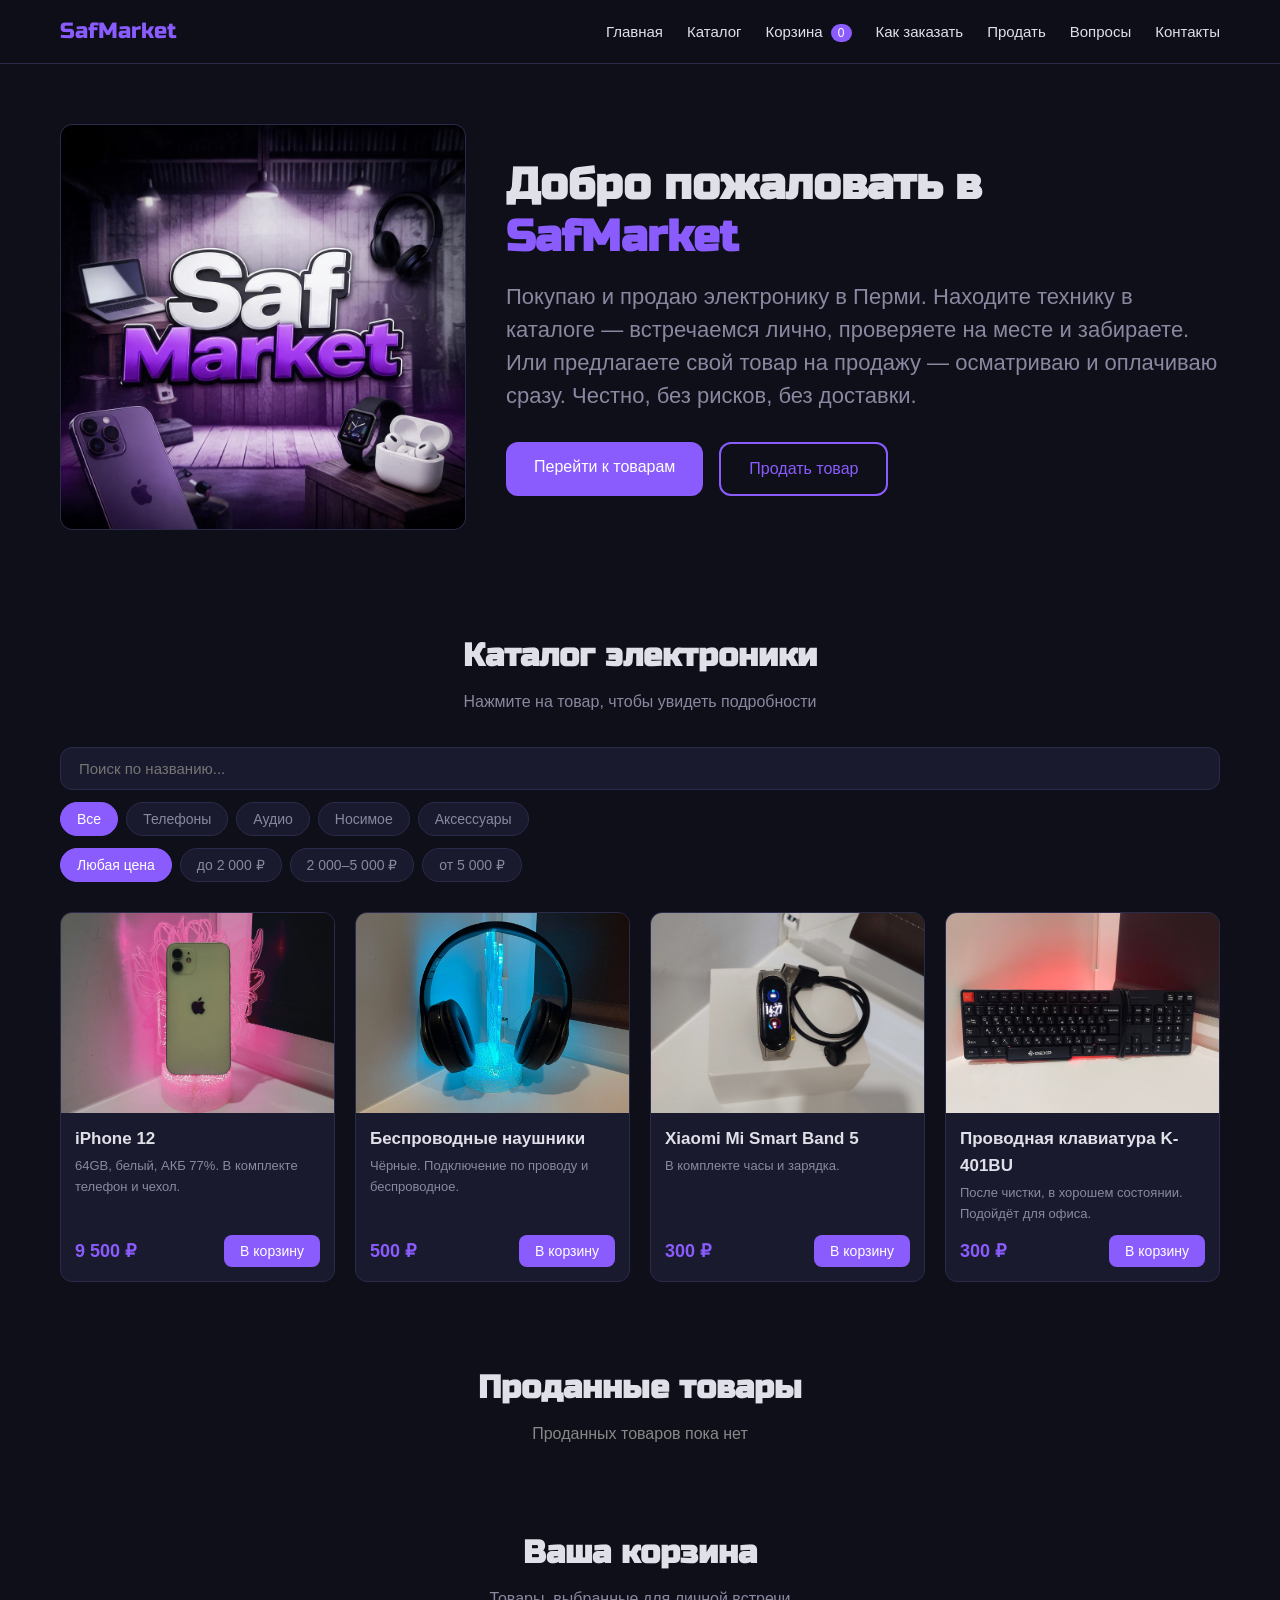
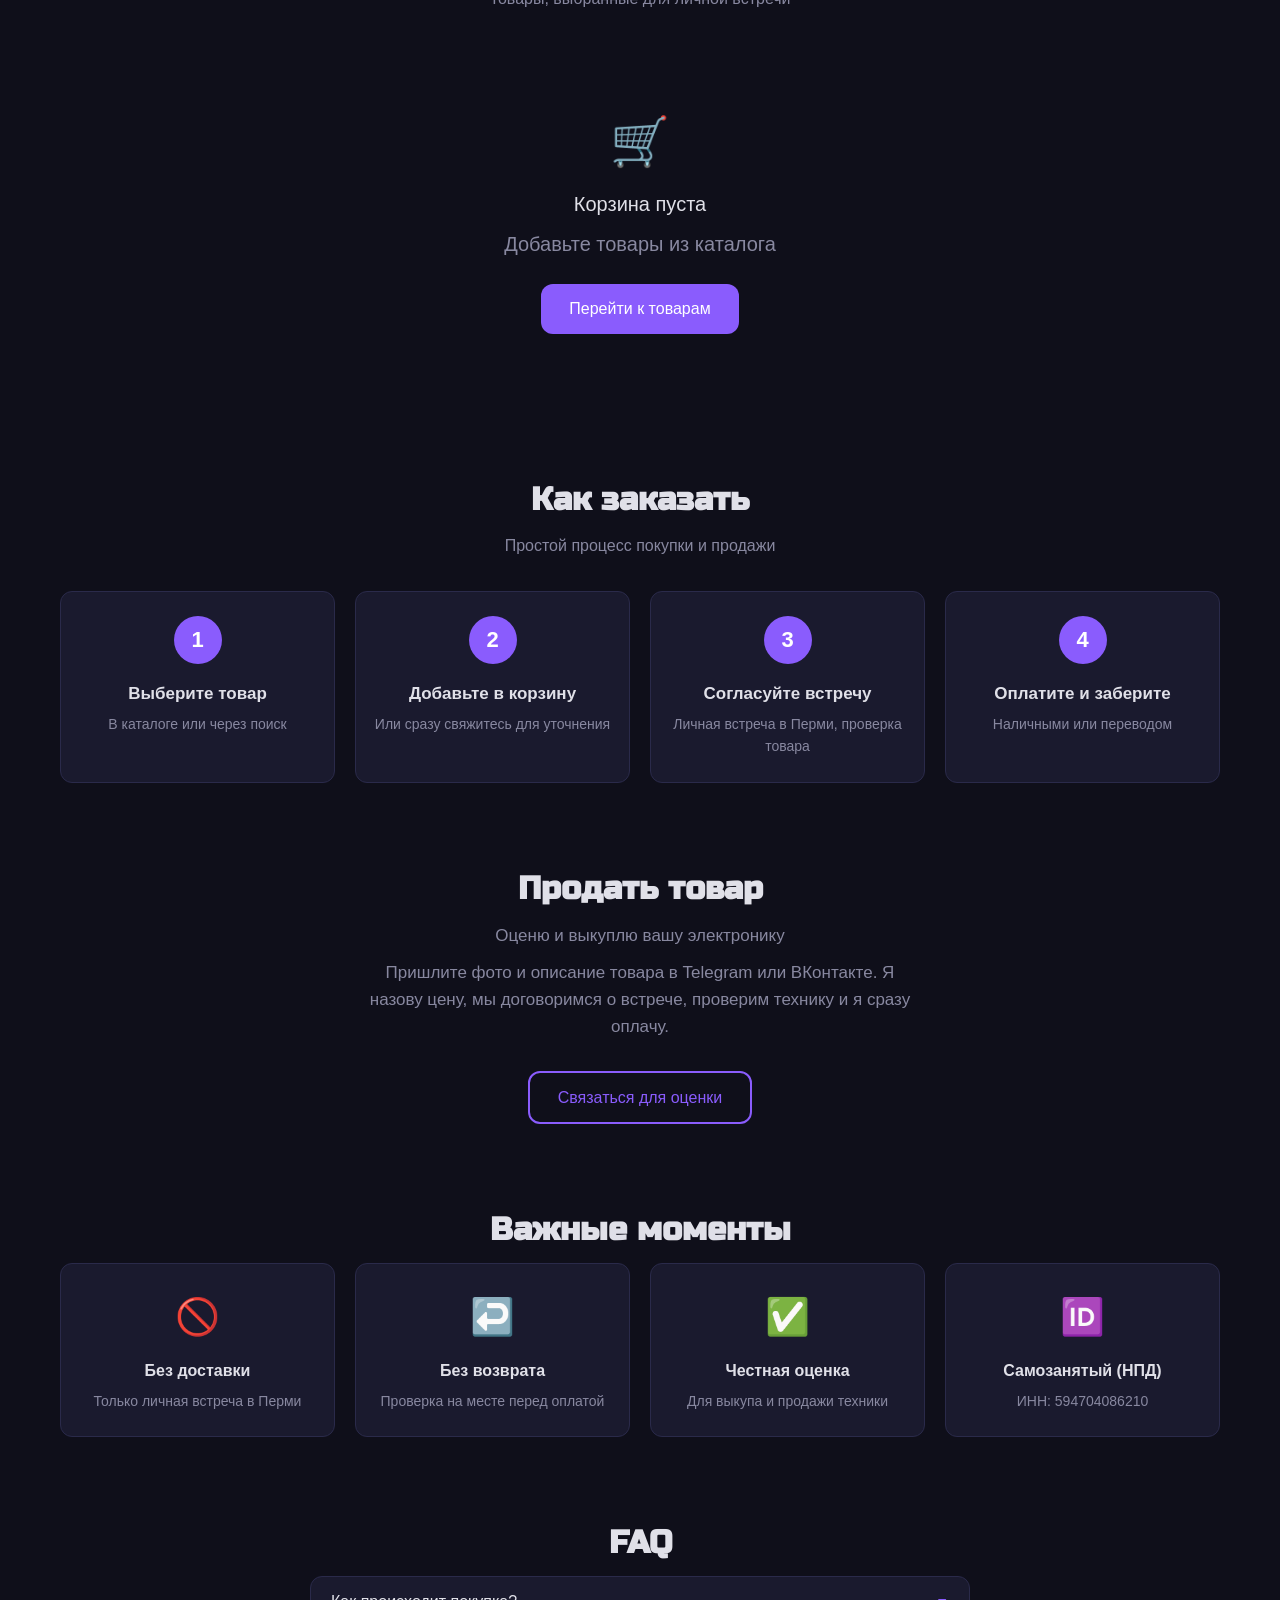
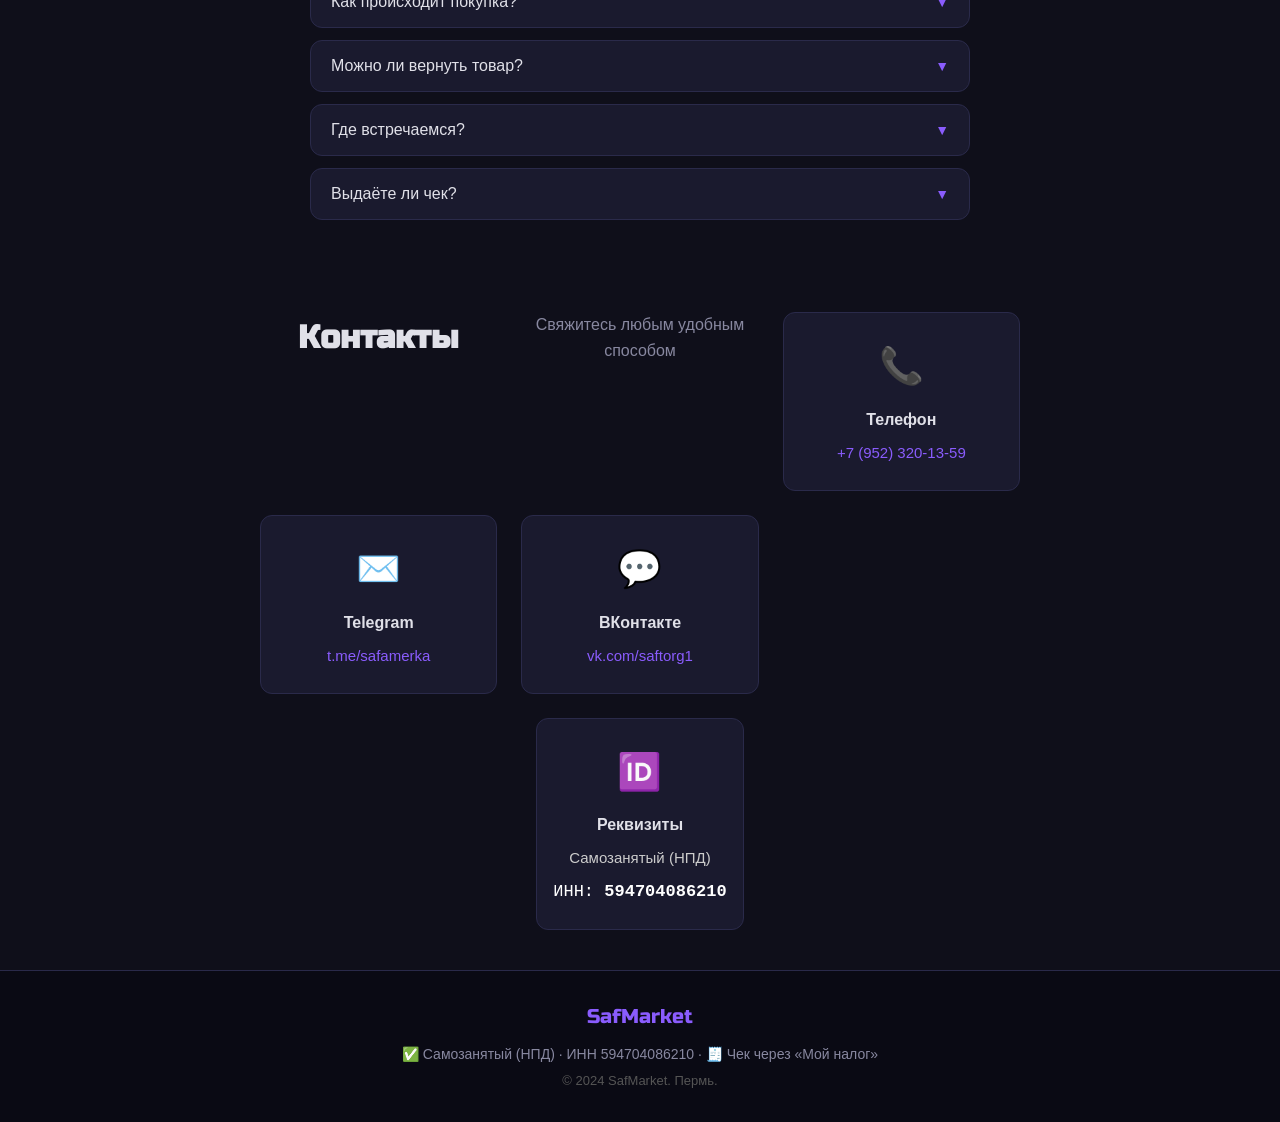
==== commit 05c61f7e: "Add files via upload" ====
--- a/index.html
+++ b/index.html
@@ -15,6 +15,7 @@
   <link rel="preconnect" href="https://fonts.googleapis.com" />
   <link rel="preconnect" href="https://fonts.gstatic.com" crossorigin />
   <link href="https://fonts.googleapis.com/css2?family=Russo+One&family=Orbitron:wght@700;900&display=swap" rel="stylesheet" />
+
   <link rel="stylesheet" href="style.css" />
 </head>
 <body>
@@ -23,9 +24,9 @@
   <header class="header">
     <div class="container header-content">
       <a href="#home" class="logo">SafMarket</a>
-      <div class="burger" id="burger" onclick="toggleBurger()">
+      <button class="burger" id="burger" aria-label="Меню">
         <span></span><span></span><span></span>
-      </div>
+      </button>
       <nav class="nav" id="nav">
         <a href="#home" onclick="closeBurger()">Главная</a>
         <a href="#catalog" onclick="closeBurger()">Каталог</a>
@@ -86,10 +87,19 @@
       </div>
 
       <div id="product-grid" class="product-grid"></div>
+
       <div id="no-results" class="no-results" style="display:none;">
         <p>Ничего не найдено</p>
         <p class="no-results-hint">Попробуйте изменить поиск или фильтры</p>
       </div>
+    </div>
+  </section>
+
+  <!-- ================= СТРАНИЦА ТОВАРА ================= -->
+  <section id="product-page" class="product-page" style="display:none;">
+    <div class="container">
+      <button class="btn-back" onclick="showCatalog()">&#8592; Назад к каталогу</button>
+      <div id="product-page-content"></div>
     </div>
   </section>
 
@@ -98,15 +108,6 @@
     <div class="container">
       <h2 class="section-title">Проданные товары</h2>
       <div id="sold-grid" class="sold-grid"></div>
-      <div id="sold-empty" class="sold-empty">Проданных товаров пока нет</div>
-    </div>
-  </section>
-
-  <!-- ================= СТРАНИЦА ТОВАРА ================= -->
-  <section id="product-page" class="product-page" style="display:none;">
-    <div class="container">
-      <button class="btn-back" onclick="showCatalog()">&#8592; Назад к каталогу</button>
-      <div id="product-page-content"></div>
     </div>
   </section>
 
@@ -133,7 +134,7 @@
     </div>
   </section>
 
-  <!-- ================= МОДАЛКА «КУПИТЬ» ================= -->
+  <!-- ================= МОДАЛЬНОЕ ОКНО «КУПИТЬ» ================= -->
   <div id="checkout-modal" class="modal-overlay" style="display:none;">
     <div class="modal">
       <button class="modal-close" onclick="closeCheckout()">&times;</button>
@@ -154,7 +155,7 @@
             <div class="deal-term"><span class="deal-term-icon">💰</span> Оплата: наличные / перевод</div>
           </div>
         </div>
-        <div class="modal-rules">
+        <div class="modal-rules modal-rules-buyback">
           <h3 class="modal-rules-title">Реквизиты для проверки</h3>
           <p>Самозанятый (НПД)</p>
           <p style="font-family: monospace; font-size: 16px; color: #fff; margin-top: 8px;">ИНН: <strong>594704086210</strong></p>
@@ -175,6 +176,19 @@
         </div>
       </div>
     </div>
+  </div>
+
+  <!-- ================= ЛАЙТБОКС ================= -->
+  <div id="lightbox" class="lightbox" style="display:none;">
+    <button class="lightbox-close" onclick="closeLightbox()">&times;</button>
+    <button class="lightbox-prev" onclick="lightboxPrev()">&#8249;</button>
+    <div class="lightbox-content" id="lightbox-content">
+      <img id="lightbox-img" src="" alt="" />
+    </div>
+    <button class="lightbox-next" onclick="lightboxNext()">&#8250;</button>
+    <div class="lightbox-counter" id="lightbox-counter"></div>
+    <div class="lightbox-zoom-hint">Нажмите на фото, чтобы приблизить</div>
+    <button class="lightbox-zoom-btn" onclick="toggleZoom()">🔍+</button>
   </div>
 
   <!-- ================= КАК ЗАКАЗАТЬ ================= -->
@@ -235,9 +249,14 @@
           <p>Проверка на месте перед оплатой</p>
         </div>
         <div class="rule-card">
+          <span class="rule-icon">✅</span>
+          <h3>Честная оценка</h3>
+          <p>Для выкупа и продажи техники</p>
+        </div>
+        <div class="rule-card">
           <span class="rule-icon">🆔</span>
           <h3>Самозанятый (НПД)</h3>
-          <p style="font-family: monospace; color: #fff;">ИНН: 594704086210</p>
+          <p>ИНН: 594704086210</p>
         </div>
       </div>
     </div>
@@ -280,7 +299,7 @@
           <span class="faq-arrow">▼</span>
         </button>
         <div class="faq-answer">
-          Да, я самозанятый (НПД), ИНН 594704086210. Чек отправлю через «Мой налог» после оплаты.
+          Да, я самозанятый (НПД), ИНН 594704086210. Чек отправлю через приложение «Мой налог».
         </div>
       </div>
     </div>
@@ -289,8 +308,8 @@
   <!-- ================= КОНТАКТЫ ================= -->
   <section id="contacts" class="contacts">
     <div class="container contacts-content">
-      <h2 class="section-title" style="grid-column:1/-1;">Контакты</h2>
-      <p class="section-subtitle" style="grid-column:1/-1;">Свяжитесь любым удобным способом</p>
+      <h2 class="section-title">Контакты</h2>
+      <p class="section-subtitle">Свяжитесь любым удобным способом</p>
       <div class="contact-item">
         <span class="contact-icon">📞</span>
         <h3>Телефон</h3>
@@ -317,275 +336,195 @@
 
   <!-- ================= ПОДВАЛ ================= -->
   <footer class="footer">
-    <div class="container footer-content">
+    <div class="footer-content">
       <a href="#home" class="logo-footer">SafMarket</a>
-      <p class="footer-status">✅ Самозанятый (НПД) · ИНН <strong>594704086210</strong> · 🧾 Чек через «Мой налог»</p>
+      <p class="footer-status">✅ Самозанятый (НПД) · ИНН 594704086210 · 🧾 Чек через «Мой налог»</p>
+      <p class="footer-copy">© 2024 SafMarket. Пермь.</p>
     </div>
   </footer>
 
-  <!-- ================= ЛАЙТБОКС ================= -->
-  <div id="lightbox" class="lightbox" style="display:none;">
-    <button class="lightbox-close" onclick="closeLightbox()">&times;</button>
-    <button class="lightbox-arrow prev" id="lb-prev" onclick="lbNav(-1)">&#8249;</button>
-    <img id="lightbox-img" class="lightbox-img" src="" alt="" />
-    <button class="lightbox-arrow next" id="lb-next" onclick="lbNav(1)">&#8250;</button>
-    <div id="lightbox-counter" class="lightbox-counter"></div>
-  </div>
-
+  <!-- ================= JAVASCRIPT ================= -->
   <script>
-  // ===== ДАННЫЕ =====
-  var products = [
+  // ====== ТОВАРЫ ======
+  const products = [
     {
-      id: 'p1',
-      name: 'iPhone 12 (64GB, белый)',
+      id: 'iphone12',
+      name: 'iPhone 12',
+      icon: '📱',
       category: 'phones',
       price: 9500,
-      icon: '📱',
-      photos: ['iphone12-1.jpg', 'iphone12-2.jpg'],
-      short: '64GB, белый, АКБ 77%',
-      specs: [
-        { k: 'Модель', v: 'iPhone 12 🍎' },
-        { k: 'Память', v: '64GB 🔅' },
-        { k: 'Цвет', v: 'Белый' },
-        { k: 'Аккумулятор', v: 'Родной, 77% 🔋' }
-      ],
-      includes: ['Телефон ☑️', 'Чехол ☑️'],
+      images: ['iphone12-1.jpg', 'iphone12-2.jpg'],
+      short: '64GB, белый, АКБ 77%. В комплекте телефон и чехол.',
+      full: {
+        'Модель': 'iPhone 12 🍎',
+        'Память': '64GB 🔅',
+        'Цвет': 'Белый',
+        'Аккумулятор': 'Родной, 77% 🔋',
+        'Комплект': 'Телефон ☑️, Чехол ☑️'
+      },
       note: 'Есть небольшая царапина на стекле.'
     },
     {
-      id: 'p2',
-      name: 'Беспроводные наушники (чёрные)',
+      id: 'headphones',
+      name: 'Беспроводные наушники',
+      icon: '🎧',
       category: 'audio',
       price: 500,
-      icon: '🎧',
-      photos: ['headphones-1.jpg', 'headphones-2.jpg'],
-      short: 'Чёрные, можно подключить по проводу',
-      specs: [
-        { k: 'Модель', v: 'Беспроводные наушники' },
-        { k: 'Цвет', v: 'Чёрный' }
-      ],
-      includes: [],
+      images: ['headphones-1.jpg', 'headphones-2.jpg'],
+      short: 'Чёрные. Подключение по проводу и беспроводное.',
+      full: {
+        'Модель': 'Беспроводные наушники',
+        'Цвет': 'Чёрный',
+        'Подключение': 'Беспроводное + проводное'
+      },
       note: 'Могут подключаться по проводу и имеют дополнительные разъёмы.'
     },
     {
-      id: 'p3',
+      id: 'miband5',
       name: 'Xiaomi Mi Smart Band 5',
+      icon: '⌚',
       category: 'wearables',
       price: 300,
-      icon: '⌚',
-      photos: ['miband5-1.jpg'],
-      short: 'Фитнес-браслет, с зарядкой',
-      specs: [
-        { k: 'Модель', v: 'Xiaomi Mi Smart Band 5' }
-      ],
-      includes: ['Часы ☑️', 'Зарядка ☑️'],
+      images: ['miband5-1.jpg'],
+      short: 'В комплекте часы и зарядка.',
+      full: {
+        'Модель': 'Xiaomi Mi Smart Band 5',
+        'Комплект': 'Часы ☑️, Зарядка ☑️'
+      },
       note: 'Есть царапины на стекле.'
     },
     {
-      id: 'p4',
-      name: 'Клавиатура K-401BU (проводная)',
+      id: 'keyboard',
+      name: 'Проводная клавиатура K-401BU',
+      icon: '⌨️',
       category: 'accessories',
       price: 300,
-      icon: '⌨️',
-      photos: ['keyboard-1.jpg'],
-      short: 'Офисная клавиатура, чистая',
-      specs: [
-        { k: 'Модель', v: 'K-401BU (проводная)' }
-      ],
-      includes: [],
-      note: 'Была чистка, в хорошем состоянии. Подойдёт для офиса.'
+      images: ['keyboard-1.jpg'],
+      short: 'После чистки, в хорошем состоянии. Подойдёт для офиса.',
+      full: {
+        'Модель': 'Проводная клавиатура K-401BU'
+      },
+      note: 'Была чистка, в хорошем состоянии, подойдёт для офиса.'
     }
   ];
 
-  var soldProducts = [];
-
-  var cart = [];
-  var currentFilter = { category: 'all', price: 'all' };
-  var currentSearch = '';
-
-  // ===== БУРГЕР =====
-  function toggleBurger() {
-    document.getElementById('burger').classList.toggle('active');
-    document.getElementById('nav').classList.toggle('open');
-  }
-  function closeBurger() {
-    document.getElementById('burger').classList.remove('active');
-    document.getElementById('nav').classList.remove('open');
-  }
-
-  // ===== РЕНДЕР КАТАЛОГА =====
+  const soldProducts = [];
+
+  // ====== КОРЗИНА ======
+  let cart = [];
+
+  // ====== РЕНДЕР КАТАЛОГА ======
   function renderProducts() {
-    var grid = document.getElementById('product-grid');
-    var noResults = document.getElementById('no-results');
-    var filtered = products.filter(function(p) {
-      if (currentFilter.category !== 'all' && p.category !== currentFilter.category) return false;
-      if (currentSearch && p.name.toLowerCase().indexOf(currentSearch.toLowerCase()) === -1) return false;
-      if (currentFilter.price !== 'all') {
-        if (currentFilter.price === '0-2000' && p.price >= 2000) return false;
-        if (currentFilter.price === '2000-5000' && (p.price < 2000 || p.price > 5000)) return false;
-        if (currentFilter.price === '5000+' && p.price < 5000) return false;
+    const grid = document.getElementById('product-grid');
+    grid.innerHTML = '';
+    const search = document.getElementById('search-input').value.toLowerCase();
+    const catFilter = document.querySelector('.filter-btn.active[data-filter="category"]').dataset.value;
+    const priceFilter = document.querySelector('.filter-btn.active[data-filter="price"]').dataset.value;
+
+    let filtered = products.filter(p => {
+      if (p.sold) return false;
+      if (search && !p.name.toLowerCase().includes(search)) return false;
+      if (catFilter !== 'all' && p.category !== catFilter) return false;
+      if (priceFilter !== 'all') {
+        if (priceFilter === '0-2000' && p.price >= 2000) return false;
+        if (priceFilter === '2000-5000' && (p.price < 2000 || p.price > 5000)) return false;
+        if (priceFilter === '5000+' && p.price < 5000) return false;
       }
       return true;
     });
 
-    if (filtered.length === 0) {
-      grid.innerHTML = '';
-      noResults.style.display = 'block';
-      return;
+    document.getElementById('no-results').style.display = filtered.length ? 'none' : 'block';
+
+    filtered.forEach(p => {
+      const card = document.createElement('div');
+      card.className = 'product-card';
+      card.onclick = () => showProduct(p.id);
+      const imgHtml = p.images && p.images.length > 0
+        ? '<img src="' + p.images[0] + '" alt="' + p.name + '" class="product-card-img" onerror="this.style.display=\'none\';this.nextElementSibling.style.display=\'flex\';" /><div class="product-card-emoji" style="display:none;">' + p.icon + '</div>'
+        : '<div class="product-card-emoji">' + p.icon + '</div>';
+      card.innerHTML = imgHtml +
+        '<h3 class="product-name">' + p.name + '</h3>' +
+        '<p class="product-short">' + p.short + '</p>' +
+        '<div class="product-bottom">' +
+          '<span class="product-price">' + p.price.toLocaleString('ru') + ' ₽</span>' +
+          '<button class="btn-add-cart" onclick="event.stopPropagation();addToCart(\'' + p.id + '\')">В корзину</button>' +
+        '</div>';
+      grid.appendChild(card);
+    });
+  }
+
+  // ====== ПОКАЗ ТОВАРА ======
+  function showProduct(id) {
+    const p = products.find(x => x.id === id);
+    if (!p) return;
+
+    document.getElementById('catalog').style.display = 'none';
+    document.getElementById('product-page').style.display = 'block';
+
+    let specsHtml = '';
+    for (let key in p.full) {
+      specsHtml += '<div class="spec-row"><span class="spec-key">' + key + '</span><span class="spec-val">' + p.full[key] + '</span></div>';
     }
-    noResults.style.display = 'none';
-
-    grid.innerHTML = filtered.map(function(p) {
-      var photoHtml = p.photos && p.photos.length > 0
-        ? '<img class="product-photo" src="' + p.photos[0] + '" alt="' + p.name + '" onclick="event.stopPropagation(); openLightbox([' + p.photos.map(function(ph){return "'"+ph+"'";}).join(',') + '], 0)" onerror="this.style.display=\'none\'; this.nextElementSibling.style.display=\'flex\';" /><div class="product-photo-fallback" style="display:none;">' + p.icon + '</div>'
-        : '<div class="product-photo-fallback">' + p.icon + '</div>';
-
-      var noteHtml = p.note ? '<div class="product-note">⚠️ ' + p.note + '</div>' : '';
-
-      return '<div class="product-card" onclick="showProduct(\'' + p.id + '\')">' +
-        photoHtml +
-        '<div class="product-info">' +
-          '<div class="product-name">' + p.name + '</div>' +
-          '<div class="product-short">' + p.short + '</div>' +
+
+    let imagesHtml = '';
+    if (p.images && p.images.length > 0) {
+      p.images.forEach((img, i) => {
+        imagesHtml += '<img src="' + img + '" alt="' + p.name + ' фото ' + (i+1) + '" class="product-detail-img" onclick="openLightbox(\'' + p.id + '\',' + i + ')" onerror="this.style.display=\'none\';" />';
+      });
+    } else {
+      imagesHtml = '<div class="product-detail-emoji">' + p.icon + '</div>';
+    }
+
+    let noteHtml = p.note ? '<div class="product-note">⚠️ ' + p.note + '</div>' : '';
+
+    document.getElementById('product-page-content').innerHTML =
+      '<div class="product-detail">' +
+        '<div class="product-detail-gallery">' + imagesHtml + '</div>' +
+        '<div class="product-detail-info">' +
+          '<h2 class="product-detail-title">' + p.name + '</h2>' +
+          '<div class="product-detail-specs">' + specsHtml + '</div>' +
           noteHtml +
-          '<div class="product-price">' + p.price.toLocaleString('ru-RU') + ' ₽</div>' +
-          '<button class="btn-add-cart" onclick="event.stopPropagation(); addToCart(\'' + p.id + '\')">В корзину</button>' +
-        '</div>' +
-      '</div>';
-    }).join('');
-  }
-
-  // ===== РЕНДЕР ПРОДАННЫХ =====
-  function renderSold() {
-    var grid = document.getElementById('sold-grid');
-    var empty = document.getElementById('sold-empty');
-    if (soldProducts.length === 0) {
-      grid.innerHTML = '';
-      grid.style.display = 'none';
-      empty.style.display = 'block';
-      return;
-    }
-    empty.style.display = 'none';
-    grid.style.display = 'grid';
-    grid.innerHTML = soldProducts.map(function(p) {
-      var photoHtml = p.photos && p.photos.length > 0
-        ? '<img class="product-photo" src="' + p.photos[0] + '" alt="" onerror="this.style.display=\'none\'; this.nextElementSibling.style.display=\'flex\';" /><div class="product-photo-fallback" style="display:none;">' + (p.icon || '📦') + '</div>'
-        : '<div class="product-photo-fallback">' + (p.icon || '📦') + '</div>';
-      return '<div class="sold-card">' + photoHtml +
-        '<div class="product-info">' +
-          '<span class="sold-badge">⛔ Продано</span>' +
-          '<div class="product-name">' + p.name + '</div>' +
-          '<div class="sold-price">' + p.price.toLocaleString('ru-RU') + ' ₽</div>' +
-        '</div></div>';
-    }).join('');
-  }
-
-  // ===== СТРАНИЦА ТОВАРА =====
-  function showProduct(id) {
-    var p = products.find(function(x) { return x.id === id; });
-    if (!p) return;
-
-    var galleryHtml = '';
-    if (p.photos && p.photos.length > 0) {
-      galleryHtml = '<div class="product-page-gallery">' +
-        p.photos.map(function(ph, i) {
-          return '<img src="' + ph + '" alt="' + p.name + ' фото ' + (i+1) + '" onclick="openLightbox([' + p.photos.map(function(x){return "'"+x+"'";}).join(',') + '], ' + i + ')" onerror="this.style.display=\'none\'" />';
-        }).join('') +
-        '</div>';
-    }
-
-    var specsHtml = p.specs.map(function(s) {
-      return '<li><span>' + s.k + '</span><span>' + s.v + '</span></li>';
-    }).join('');
-
-    var includesHtml = p.includes.length > 0
-      ? '<ul class="includes-list">' + p.includes.map(function(i){return '<li>'+i+'</li>';}).join('') + '</ul>'
-      : '';
-
-    var noteHtml = p.note ? '<div class="product-page-note">⚠️ ' + p.note + '</div>' : '';
-
-    document.getElementById('product-page-content').innerHTML =
-      '<div class="product-page-content">' +
-        galleryHtml +
-        '<div class="product-page-details">' +
-          '<h2>' + p.name + '</h2>' +
-          '<div class="price">' + p.price.toLocaleString('ru-RU') + ' ₽</div>' +
-          '<ul class="specs-list">' + specsHtml + '</ul>' +
-          includesHtml +
-          noteHtml +
+          '<div class="product-detail-price">' + p.price.toLocaleString('ru') + ' ₽</div>' +
           '<button class="btn" onclick="addToCart(\'' + p.id + '\')">Добавить в корзину</button>' +
         '</div>' +
       '</div>';
 
-    document.getElementById('catalog').style.display = 'none';
-    document.getElementById('sold').style.display = 'none';
-    document.getElementById('product-page').style.display = 'block';
+    // КЛЮЧЕВОЕ: плавная прокрутка к началу страницы товара
     window.scrollTo({ top: 0, behavior: 'smooth' });
   }
 
   function showCatalog() {
     document.getElementById('product-page').style.display = 'none';
     document.getElementById('catalog').style.display = 'block';
-    document.getElementById('sold').style.display = 'block';
-  }
-
-  // ===== КОРЗИНА =====
+    document.getElementById('catalog').scrollIntoView({ behavior: 'smooth', block: 'start' });
+  }
+
+  // ====== КОРЗИНА ======
   function addToCart(id) {
-    var p = products.find(function(x) { return x.id === id; });
+    const p = products.find(x => x.id === id);
     if (!p) return;
-    var existing = cart.find(function(x) { return x.id === id; });
+    const existing = cart.find(x => x.id === id);
     if (existing) {
       existing.qty++;
     } else {
-      cart.push({ id: p.id, name: p.name, price: p.price, photo: p.photos ? p.photos[0] : '', icon: p.icon, qty: 1 });
+      cart.push({ ...p, qty: 1 });
     }
     updateCart();
   }
 
   function removeFromCart(id) {
-    cart = cart.filter(function(x) { return x.id !== id; });
+    cart = cart.filter(x => x.id !== id);
     updateCart();
   }
 
-  function updateCart() {
-    var count = cart.reduce(function(s, x) { return s + x.qty; }, 0);
-    document.getElementById('cart-count').textContent = count;
-
-    var cartEmpty = document.getElementById('cart-empty');
-    var cartItems = document.getElementById('cart-items');
-    var cartTotal = document.getElementById('cart-total');
-    var cartActions = document.getElementById('cart-actions');
-
-    if (cart.length === 0) {
-      cartEmpty.style.display = 'block';
-      cartItems.style.display = 'none';
-      cartTotal.style.display = 'none';
-      cartActions.style.display = 'none';
-      return;
+  function changeQty(id, delta) {
+    const item = cart.find(x => x.id === id);
+    if (!item) return;
+    item.qty += delta;
+    if (item.qty <= 0) {
+      cart = cart.filter(x => x.id !== id);
     }
-
-    cartEmpty.style.display = 'none';
-    cartItems.style.display = 'grid';
-    cartTotal.style.display = 'flex';
-    cartActions.style.display = 'flex';
-
-    cartItems.innerHTML = cart.map(function(item) {
-      var photo = item.photo
-        ? '<img src="' + item.photo + '" alt="" onerror="this.style.display=\'none\'; this.nextElementSibling.style.display=\'flex\';" /><div style="display:none; width:70px; height:70px; align-items:center; justify-content:center; font-size:28px; background:#222; border-radius:8px;">' + item.icon + '</div>'
-        : '<div style="width:70px; height:70px; display:flex; align-items:center; justify-content:center; font-size:28px; background:#222; border-radius:8px;">' + item.icon + '</div>';
-
-      return '<div class="cart-item">' + photo +
-        '<div class="cart-item-info">' +
-          '<h4>' + item.name + '</h4>' +
-          '<div class="price">' + (item.price * item.qty).toLocaleString('ru-RU') + ' ₽' +
-          (item.qty > 1 ? ' (' + item.qty + ' шт.)' : '') + '</div>' +
-        '</div>' +
-        '<button class="btn-remove" onclick="removeFromCart(\'' + item.id + '\')">&times;</button>' +
-      '</div>';
-    }).join('');
-
-    var total = cart.reduce(function(s, x) { return s + x.price * x.qty; }, 0);
-    document.getElementById('total-price').textContent = total.toLocaleString('ru-RU') + ' ₽';
+    updateCart();
   }
 
   function clearCart() {
@@ -593,15 +532,65 @@
     updateCart();
   }
 
-  // ===== ОФОРМЛЕНИЕ =====
+  function updateCart() {
+    const count = cart.reduce((s, x) => s + x.qty, 0);
+    document.getElementById('cart-count').textContent = count;
+
+    const emptyEl = document.getElementById('cart-empty');
+    const itemsEl = document.getElementById('cart-items');
+    const totalEl = document.getElementById('cart-total');
+    const actionsEl = document.getElementById('cart-actions');
+
+    if (cart.length === 0) {
+      emptyEl.style.display = 'flex';
+      itemsEl.style.display = 'none';
+      totalEl.style.display = 'none';
+      actionsEl.style.display = 'none';
+      return;
+    }
+
+    emptyEl.style.display = 'none';
+    itemsEl.style.display = 'grid';
+    totalEl.style.display = 'flex';
+    actionsEl.style.display = 'flex';
+
+    itemsEl.innerHTML = '';
+    let total = 0;
+    cart.forEach(item => {
+      total += item.price * item.qty;
+      const el = document.createElement('div');
+      el.className = 'cart-item';
+      const imgHtml = item.images && item.images.length > 0
+        ? '<img src="' + item.images[0] + '" alt="' + item.name + '" class="cart-item-img" onerror="this.style.display=\'none\';" />'
+        : '<div class="cart-item-emoji">' + item.icon + '</div>';
+      el.innerHTML = imgHtml +
+        '<div class="cart-item-info">' +
+          '<h4>' + item.name + '</h4>' +
+          '<p class="cart-item-price">' + item.price.toLocaleString('ru') + ' ₽</p>' +
+          '<div class="cart-qty">' +
+            '<button onclick="changeQty(\'' + item.id + '\',-1)">−</button>' +
+            '<span>' + item.qty + '</span>' +
+            '<button onclick="changeQty(\'' + item.id + '\',1)">+</button>' +
+          '</div>' +
+        '</div>' +
+        '<button class="cart-remove" onclick="removeFromCart(\'' + item.id + '\')">×</button>';
+      itemsEl.appendChild(el);
+    });
+
+    document.getElementById('total-price').textContent = total.toLocaleString('ru') + ' ₽';
+  }
+
+  // ====== ОФОРМЛЕНИЕ ======
   function openCheckout() {
     if (cart.length === 0) return;
-    var itemsHtml = cart.map(function(item) {
-      return '<p>' + item.name + ' × ' + item.qty + ' — ' + (item.price * item.qty).toLocaleString('ru-RU') + ' ₽</p>';
-    }).join('');
-    var total = cart.reduce(function(s, x) { return s + x.price * x.qty; }, 0);
+    let itemsHtml = '';
+    let total = 0;
+    cart.forEach(item => {
+      total += item.price * item.qty;
+      itemsHtml += '<div class="modal-order-item"><span>' + item.name + ' ×' + item.qty + '</span><strong>' + (item.price * item.qty).toLocaleString('ru') + ' ₽</strong></div>';
+    });
     document.getElementById('modal-order-items').innerHTML = itemsHtml;
-    document.getElementById('modal-order-total').innerHTML = '<p style="font-weight:700; font-size:18px; color:#8a5cfd; margin-top:10px;">Итого: ' + total.toLocaleString('ru-RU') + ' ₽</p>';
+    document.getElementById('modal-order-total').innerHTML = '<div class="modal-order-total"><span>Итого:</span><strong>' + total.toLocaleString('ru') + ' ₽</strong></div>';
     document.getElementById('checkout-modal').style.display = 'flex';
   }
 
@@ -610,100 +599,154 @@
   }
 
   function sendOrder() {
-    var text = 'Здравствуйте! Хочу заказать:%0A%0A';
-    cart.forEach(function(item) {
-      text += '• ' + item.name + ' × ' + item.qty + ' — ' + (item.price * item.qty).toLocaleString('ru-RU') + ' ₽%0A';
-    });
-    var total = cart.reduce(function(s, x) { return s + x.price * x.qty; }, 0);
-    text += '%0AИтого: ' + total.toLocaleString('ru-RU') + ' ₽';
-    window.open('https://t.me/safamerka?text=' + text, '_blank');
-  }
-
-  // ===== ЛАЙТБОКС =====
-  var lbImages = [];
-  var lbIndex = 0;
-
-  function openLightbox(images, index) {
-    lbImages = images;
-    lbIndex = index;
+    let msg = 'Здравствуйте! Хочу заказать:\n\n';
+    cart.forEach(item => {
+      msg += '• ' + item.name + ' ×' + item.qty + ' — ' + (item.price * item.qty).toLocaleString('ru') + ' ₽\n';
+    });
+    let total = cart.reduce((s, x) => s + x.price * x.qty, 0);
+    msg += '\nИтого: ' + total.toLocaleString('ru') + ' ₽\n\nИНН: 594704086210';
+    window.open('https://t.me/safamerka?text=' + encodeURIComponent(msg), '_blank');
+  }
+
+  // ====== ЛАЙТБОКС С ЗУМОМ ======
+  let lbImages = [];
+  let lbIndex = 0;
+  let lbZoomed = false;
+
+  function openLightbox(productId, imgIndex) {
+    const p = products.find(x => x.id === productId);
+    if (!p || !p.images) return;
+    lbImages = p.images;
+    lbIndex = imgIndex;
+    lbZoomed = false;
+    showLightboxImage();
     document.getElementById('lightbox').style.display = 'flex';
-    updateLightbox();
+    document.body.style.overflow = 'hidden';
+  }
+
+  function showLightboxImage() {
+    const img = document.getElementById('lightbox-img');
+    img.src = lbImages[lbIndex];
+    img.style.transform = 'scale(1)';
+    img.style.cursor = 'zoom-in';
+    lbZoomed = false;
+    const counter = document.getElementById('lightbox-counter');
+    counter.textContent = lbImages.length > 1 ? (lbIndex + 1) + ' / ' + lbImages.length : '';
+    document.querySelector('.lightbox-prev').style.display = lbImages.length > 1 ? 'flex' : 'none';
+    document.querySelector('.lightbox-next').style.display = lbImages.length > 1 ? 'flex' : 'none';
   }
 
   function closeLightbox() {
     document.getElementById('lightbox').style.display = 'none';
-  }
-
-  function lbNav(dir) {
-    lbIndex += dir;
-    if (lbIndex < 0) lbIndex = lbImages.length - 1;
-    if (lbIndex >= lbImages.length) lbIndex = 0;
-    updateLightbox();
-  }
-
-  function updateLightbox() {
-    document.getElementById('lightbox-img').src = lbImages[lbIndex];
-    document.getElementById('lightbox-img').onerror = function() {
-      this.style.display = 'none';
-    };
-    document.getElementById('lightbox-img').style.display = '';
-    var prev = document.getElementById('lb-prev');
-    var next = document.getElementById('lb-next');
-    var counter = document.getElementById('lightbox-counter');
-    if (lbImages.length > 1) {
-      prev.classList.remove('hidden');
-      next.classList.remove('hidden');
-      counter.textContent = (lbIndex + 1) + ' / ' + lbImages.length;
+    document.body.style.overflow = '';
+  }
+
+  function lightboxPrev() {
+    lbIndex = (lbIndex - 1 + lbImages.length) % lbImages.length;
+    showLightboxImage();
+  }
+
+  function lightboxNext() {
+    lbIndex = (lbIndex + 1) % lbImages.length;
+    showLightboxImage();
+  }
+
+  function toggleZoom() {
+    lbZoomed = !lbZoomed;
+    const img = document.getElementById('lightbox-img');
+    if (lbZoomed) {
+      img.style.transform = 'scale(2.5)';
+      img.style.cursor = 'zoom-out';
     } else {
-      prev.classList.add('hidden');
-      next.classList.add('hidden');
-      counter.textContent = '';
+      img.style.transform = 'scale(1)';
+      img.style.cursor = 'zoom-in';
     }
   }
 
-  document.getElementById('lightbox').addEventListener('click', function(e) {
-    if (e.target === this) closeLightbox();
-  });
-
-  document.addEventListener('keydown', function(e) {
-    if (document.getElementById('lightbox').style.display === 'flex') {
-      if (e.key === 'Escape') closeLightbox();
-      if (e.key === 'ArrowLeft') lbNav(-1);
-      if (e.key === 'ArrowRight') lbNav(1);
-    }
-  });
-
-  // ===== ФИЛЬТРЫ =====
-  document.querySelectorAll('.filter-btn').forEach(function(btn) {
-    btn.addEventListener('click', function() {
-      var filter = btn.dataset.filter;
-      var value = btn.dataset.value;
-      document.querySelectorAll('.filter-btn[data-filter="' + filter + '"]').forEach(function(b) {
-        b.classList.remove('active');
+  // Клик по фото в лайтбоксе — зум
+  document.addEventListener('DOMContentLoaded', function() {
+    document.getElementById('lightbox-img').addEventListener('click', toggleZoom);
+
+    // Закрытие по Esc
+    document.addEventListener('keydown', function(e) {
+      if (e.key === 'Escape') {
+        closeLightbox();
+        closeCheckout();
+      }
+      if (document.getElementById('lightbox').style.display === 'flex') {
+        if (e.key === 'ArrowLeft') lightboxPrev();
+        if (e.key === 'ArrowRight') lightboxNext();
+      }
+    });
+
+    // Закрытие по клику мимо фото
+    document.getElementById('lightbox').addEventListener('click', function(e) {
+      if (e.target === this) closeLightbox();
+    });
+
+    // Фильтры
+    document.querySelectorAll('.filter-btn').forEach(btn => {
+      btn.addEventListener('click', function() {
+        const filter = this.dataset.filter;
+        document.querySelectorAll('.filter-btn[data-filter="' + filter + '"]').forEach(b => b.classList.remove('active'));
+        this.classList.add('active');
+        renderProducts();
       });
-      btn.classList.add('active');
-      currentFilter[filter] = value;
-      renderProducts();
-    });
-  });
-
-  // ===== ПОИСК =====
-  document.getElementById('search-input').addEventListener('input', function() {
-    currentSearch = this.value;
+    });
+
+    // Поиск
+    document.getElementById('search-input').addEventListener('input', renderProducts);
+
+    // FAQ
+    document.querySelectorAll('.faq-question').forEach(btn => {
+      btn.addEventListener('click', function() {
+        const answer = this.nextElementSibling;
+        const arrow = this.querySelector('.faq-arrow');
+        answer.style.display = answer.style.display === 'block' ? 'none' : 'block';
+        arrow.textContent = answer.style.display === 'block' ? '▲' : '▼';
+      });
+    });
+
+    // Бургер
+    document.getElementById('burger').addEventListener('click', function() {
+      document.getElementById('nav').classList.toggle('nav-open');
+      this.classList.toggle('burger-active');
+    });
+
+    // Рендер проданных
+    renderSold();
+
+    // Рендер каталога
     renderProducts();
   });
 
-  // ===== FAQ =====
-  document.querySelectorAll('.faq-question').forEach(function(q) {
-    q.addEventListener('click', function() {
-      this.parentElement.classList.toggle('active');
-    });
-  });
-
-  // ===== ИНИЦИАЛИЗАЦИЯ =====
-  renderProducts();
-  renderSold();
-  updateCart();
+  function closeBurger() {
+    document.getElementById('nav').classList.remove('nav-open');
+    document.getElementById('burger').classList.remove('burger-active');
+  }
+
+  // ====== ПРОДАННЫЕ ======
+  function renderSold() {
+    const grid = document.getElementById('sold-grid');
+    if (soldProducts.length === 0) {
+      grid.innerHTML = '<p style="color:#888; text-align:center; grid-column:1/-1;">Проданных товаров пока нет</p>';
+      return;
+    }
+    grid.innerHTML = '';
+    soldProducts.forEach(p => {
+      const el = document.createElement('div');
+      el.className = 'sold-card';
+      const imgHtml = p.images && p.images.length > 0
+        ? '<img src="' + p.images[0] + '" alt="' + p.name + '" class="sold-card-img" onerror="this.style.display=\'none\';" />'
+        : '<div class="sold-card-emoji">' + (p.icon || '📦') + '</div>';
+      el.innerHTML = imgHtml +
+        '<div class="sold-badge">⛔ Продано</div>' +
+        '<h3 class="sold-name">' + p.name + '</h3>' +
+        '<p class="sold-price"><s>' + p.price.toLocaleString('ru') + ' ₽</s></p>';
+      grid.appendChild(el);
+    });
+  }
   </script>
+
 </body>
 </html>
--- a/style.css
+++ b/style.css
@@ -2,156 +2,162 @@
    SafMarket — style.css
    ============================ */
 
-/* ===== RESET ===== */
+:root {
+  --accent: #8a5cfd;
+  --accent-dark: #6d3fed;
+  --bg: #0f0f1a;
+  --bg-card: #1a1a2e;
+  --bg-card-hover: #222240;
+  --text: #e0e0e8;
+  --text-dim: #8888a0;
+  --border: #2a2a4a;
+  --radius: 12px;
+}
+
 * { margin: 0; padding: 0; box-sizing: border-box; }
 
 body {
-  font-family: 'Segoe UI', system-ui, -apple-system, sans-serif;
-  background: #0f0f0f;
-  color: #f0f0f0;
+  font-family: -apple-system, BlinkMacSystemFont, 'Segoe UI', Roboto, sans-serif;
+  background: var(--bg);
+  color: var(--text);
   line-height: 1.6;
-  overflow-x: hidden;
-}
-
-a { color: inherit; text-decoration: none; }
-img { max-width: 100%; display: block; }
-
-/* ===== CONTAINER ===== */
+}
+
 .container {
   max-width: 1200px;
   margin: 0 auto;
   padding: 0 20px;
 }
 
-/* ===== HEADER ===== */
+.accent { color: var(--accent); }
+
+/* ===== ШАПКА ===== */
 .header {
-  position: fixed;
-  top: 0; left: 0; right: 0;
+  position: sticky;
+  top: 0;
   z-index: 100;
-  background: rgba(15,15,15,0.95);
+  background: rgba(15, 15, 26, 0.95);
   backdrop-filter: blur(10px);
-  border-bottom: 1px solid rgba(138,92,253,0.15);
+  border-bottom: 1px solid var(--border);
 }
 
 .header-content {
   display: flex;
   align-items: center;
   justify-content: space-between;
-  height: 64px;
+  padding: 14px 20px;
 }
 
 .logo {
   font-family: 'Russo One', sans-serif;
   font-size: 22px;
-  color: #8a5cfd;
+  color: var(--accent);
+  text-decoration: none;
   white-space: nowrap;
 }
 
 .nav {
   display: flex;
-  gap: 28px;
+  gap: 24px;
+  align-items: center;
 }
 
 .nav a {
+  color: var(--text);
+  text-decoration: none;
   font-size: 15px;
-  color: #ccc;
-  transition: color .2s;
+  transition: color 0.2s;
   white-space: nowrap;
 }
 
-.nav a:hover { color: #8a5cfd; }
+.nav a:hover { color: var(--accent); }
 
 .cart-count {
-  background: #8a5cfd;
+  background: var(--accent);
   color: #fff;
   font-size: 12px;
   padding: 2px 7px;
   border-radius: 10px;
-  margin-left: 2px;
-}
-
-/* ===== BURGER ===== */
+  margin-left: 4px;
+}
+
+/* Бургер */
 .burger {
   display: none;
   flex-direction: column;
   gap: 5px;
+  background: none;
+  border: none;
   cursor: pointer;
   padding: 6px;
-  z-index: 101;
-}
+}
+
 .burger span {
-  width: 26px; height: 3px;
-  background: #8a5cfd;
+  width: 26px;
+  height: 3px;
+  background: var(--accent);
   border-radius: 2px;
-  transition: .3s;
-}
-.burger.active span:nth-child(1) { transform: rotate(45deg) translate(6px, 6px); }
-.burger.active span:nth-child(2) { opacity: 0; }
-.burger.active span:nth-child(3) { transform: rotate(-45deg) translate(6px, -6px); }
-
-/* ===== HERO ===== */
+  transition: 0.3s;
+}
+
+.burger-active span:nth-child(1) { transform: rotate(45deg) translate(6px, 6px); }
+.burger-active span:nth-child(2) { opacity: 0; }
+.burger-active span:nth-child(3) { transform: rotate(-45deg) translate(6px, -6px); }
+
+/* ===== ГЛАВНАЯ ===== */
 .hero {
-  padding: 100px 0 60px;
+  padding: 60px 0;
 }
 
 .hero-wrapper {
   display: flex;
-  gap: 50px;
-  align-items: center;
-}
-
-.hero-left {
-  flex: 0 0 35%;
-}
+  gap: 40px;
+  align-items: center;
+}
+
+.hero-left { flex: 0 0 35%; }
 
 .store-photo-wrapper {
-  border-radius: 16px;
+  border-radius: var(--radius);
   overflow: hidden;
-  border: 1px solid rgba(138,92,253,0.2);
+  border: 1px solid var(--border);
 }
 
 .store-photo {
   width: 100%;
-  height: auto;
-  border-radius: 16px;
+  display: block;
+  border-radius: var(--radius);
 }
 
 .store-photo-fallback {
-  width: 100%;
-  aspect-ratio: 4/3;
-  background: #1a1a1a;
-  border-radius: 16px;
   display: flex;
   flex-direction: column;
   align-items: center;
   justify-content: center;
   gap: 10px;
+  padding: 60px 20px;
+  background: var(--bg-card);
+  color: var(--text-dim);
   font-size: 18px;
-  color: #666;
-}
-
-.fallback-hint {
-  font-size: 13px;
-  color: #555;
-}
-
-.hero-right {
-  flex: 1;
-}
-
-.hero h1 {
+  border-radius: var(--radius);
+}
+
+.fallback-hint { font-size: 13px; }
+
+.hero-right { flex: 1; }
+
+.hero-right h1 {
   font-family: 'Russo One', sans-serif;
   font-size: 44px;
+  margin-bottom: 16px;
   line-height: 1.2;
-  margin-bottom: 16px;
-}
-
-.accent { color: #8a5cfd; }
+}
 
 .hero-subtitle {
   font-size: 22px;
-  color: #aaa;
+  color: var(--text-dim);
   margin-bottom: 30px;
+  line-height: 1.5;
 }
 
 .hero-buttons {
@@ -160,64 +166,69 @@
   flex-wrap: wrap;
 }
 
-/* ===== BUTTONS ===== */
+/* ===== КНОПКИ ===== */
 .btn {
   display: inline-block;
-  padding: 14px 28px;
-  background: #8a5cfd;
-  color: #fff;
-  border-radius: 12px;
+  padding: 12px 28px;
+  background: var(--accent);
+  color: #fff;
+  border: none;
+  border-radius: var(--radius);
   font-size: 16px;
-  font-weight: 600;
-  border: none;
-  cursor: pointer;
-  transition: background .2s, transform .1s;
-}
-.btn:hover { background: #7b4ef0; transform: translateY(-1px); }
+  cursor: pointer;
+  text-decoration: none;
+  transition: background 0.2s;
+}
+
+.btn:hover { background: var(--accent-dark); }
 
 .btn-sell {
   background: transparent;
-  border: 2px solid #8a5cfd;
-  color: #8a5cfd;
-}
-.btn-sell:hover { background: rgba(138,92,253,0.1); }
-
-/* ===== SECTIONS ===== */
-section { padding: 60px 0; }
-
+  border: 2px solid var(--accent);
+  color: var(--accent);
+}
+
+.btn-sell:hover {
+  background: var(--accent);
+  color: #fff;
+}
+
+/* ===== ЗАГОЛОВКИ ===== */
 .section-title {
   font-family: 'Russo One', sans-serif;
   font-size: 32px;
   text-align: center;
-  margin-bottom: 10px;
+  margin-bottom: 8px;
 }
 
 .section-subtitle {
   text-align: center;
-  color: #888;
+  color: var(--text-dim);
+  margin-bottom: 32px;
   font-size: 16px;
-  margin-bottom: 40px;
-}
-
-/* ===== CATALOG FILTERS ===== */
+}
+
+/* ===== КАТАЛОГ ===== */
+.products { padding: 40px 0; }
+
 .catalog-filters {
+  margin-bottom: 30px;
   display: flex;
   flex-direction: column;
   gap: 12px;
-  margin-bottom: 30px;
 }
 
 .search-input {
-  width: 100%;
   padding: 12px 18px;
-  background: #1a1a1a;
-  border: 1px solid #333;
-  border-radius: 10px;
-  color: #fff;
+  background: var(--bg-card);
+  border: 1px solid var(--border);
+  border-radius: var(--radius);
+  color: var(--text);
   font-size: 15px;
-}
-.search-input::placeholder { color: #666; }
-.search-input:focus { outline: none; border-color: #8a5cfd; }
+  outline: none;
+}
+
+.search-input:focus { border-color: var(--accent); }
 
 .filter-row {
   display: flex;
@@ -227,22 +238,19 @@
 
 .filter-btn {
   padding: 8px 16px;
-  background: #1a1a1a;
-  border: 1px solid #333;
-  border-radius: 8px;
-  color: #aaa;
+  background: var(--bg-card);
+  border: 1px solid var(--border);
+  border-radius: 20px;
+  color: var(--text-dim);
   font-size: 14px;
   cursor: pointer;
-  transition: .2s;
-}
-.filter-btn:hover { border-color: #8a5cfd; color: #fff; }
-.filter-btn.active {
-  background: #8a5cfd;
-  border-color: #8a5cfd;
-  color: #fff;
-}
-
-/* ===== PRODUCT GRID ===== */
+  transition: 0.2s;
+}
+
+.filter-btn:hover { border-color: var(--accent); }
+.filter-btn.active { background: var(--accent); color: #fff; border-color: var(--accent); }
+
+/* Сетка товаров */
 .product-grid {
   display: grid;
   grid-template-columns: repeat(4, 1fr);
@@ -250,194 +258,189 @@
 }
 
 .product-card {
-  background: #1a1a1a;
-  border: 1px solid #2a2a2a;
-  border-radius: 14px;
+  background: var(--bg-card);
+  border: 1px solid var(--border);
+  border-radius: var(--radius);
   overflow: hidden;
   cursor: pointer;
-  transition: border-color .2s, transform .2s;
+  transition: 0.2s;
   display: flex;
   flex-direction: column;
 }
+
 .product-card:hover {
-  border-color: #8a5cfd;
+  border-color: var(--accent);
+  background: var(--bg-card-hover);
   transform: translateY(-3px);
 }
 
-.product-photo {
+.product-card-img {
   width: 100%;
   height: 200px;
   object-fit: cover;
   display: block;
 }
 
-.product-photo-fallback {
-  width: 100%;
+.product-card-emoji {
   height: 200px;
   display: flex;
   align-items: center;
   justify-content: center;
-  font-size: 48px;
-  background: #222;
-}
-
-.product-info {
-  padding: 14px;
+  font-size: 64px;
+  background: var(--bg);
+}
+
+.product-name {
+  padding: 12px 14px 4px;
+  font-size: 17px;
+  font-weight: 700;
+}
+
+.product-short {
+  padding: 0 14px;
+  font-size: 13px;
+  color: var(--text-dim);
   flex: 1;
-  display: flex;
-  flex-direction: column;
-}
-
-.product-name {
-  font-size: 15px;
-  font-weight: 600;
-  margin-bottom: 6px;
-  line-height: 1.3;
-}
-
-.product-short {
-  font-size: 13px;
-  color: #888;
-  margin-bottom: 10px;
-  flex: 1;
+}
+
+.product-bottom {
+  padding: 10px 14px 14px;
+  display: flex;
+  justify-content: space-between;
+  align-items: center;
 }
 
 .product-price {
-  font-size: 20px;
+  font-size: 18px;
   font-weight: 700;
-  color: #8a5cfd;
-  margin-bottom: 10px;
-}
-
-.product-note {
-  font-size: 12px;
-  color: #ffcc00;
-  background: rgba(255,204,0,0.08);
-  padding: 6px 10px;
-  border-radius: 8px;
-  margin-bottom: 10px;
-  border: 1px solid rgba(255,204,0,0.15);
+  color: var(--accent);
 }
 
 .btn-add-cart {
-  padding: 10px;
-  background: #8a5cfd;
+  padding: 8px 16px;
+  background: var(--accent);
   color: #fff;
   border: none;
   border-radius: 8px;
   font-size: 14px;
-  font-weight: 600;
-  cursor: pointer;
-  transition: .2s;
-}
-.btn-add-cart:hover { background: #7b4ef0; }
-
-/* ===== PRODUCT PAGE ===== */
-.product-page { padding: 80px 0 60px; }
+  cursor: pointer;
+  transition: 0.2s;
+}
+
+.btn-add-cart:hover { background: var(--accent-dark); }
+
+.no-results {
+  text-align: center;
+  padding: 60px 20px;
+  color: var(--text-dim);
+}
+
+.no-results p:first-child { font-size: 20px; }
+.no-results-hint { font-size: 14px; margin-top: 8px; }
+
+/* ===== СТРАНИЦА ТОВАРА ===== */
+.product-page { padding: 30px 0; }
 
 .btn-back {
-  background: none;
-  border: none;
-  color: #8a5cfd;
-  font-size: 16px;
+  padding: 10px 20px;
+  background: var(--bg-card);
+  border: 1px solid var(--border);
+  border-radius: 8px;
+  color: var(--text);
+  font-size: 15px;
   cursor: pointer;
   margin-bottom: 24px;
-  padding: 0;
-}
-.btn-back:hover { color: #b48fff; }
-
-.product-page-content {
-  display: flex;
-  gap: 40px;
+  transition: 0.2s;
+}
+
+.btn-back:hover { border-color: var(--accent); }
+
+.product-detail {
+  display: flex;
+  gap: 30px;
   align-items: flex-start;
+}
+
+.product-detail-gallery {
+  display: flex;
   flex-wrap: wrap;
-}
-
-.product-page-gallery {
-  flex: 0 0 45%;
-  display: flex;
-  flex-wrap: wrap;
-  gap: 12px;
-}
-
-.product-page-gallery img {
+  gap: 10px;
+  flex: 0 0 auto;
+}
+
+.product-detail-img {
   width: 200px;
   height: 200px;
   object-fit: cover;
-  border-radius: 10px;
-  cursor: pointer;
-  border: 1px solid #333;
-  transition: border-color .2s;
-}
-.product-page-gallery img:hover { border-color: #8a5cfd; }
-
-.product-page-details {
-  flex: 1;
-  min-width: 280px;
-}
-
-.product-page-details h2 {
+  border-radius: var(--radius);
+  border: 1px solid var(--border);
+  cursor: zoom-in;
+  transition: border-color 0.2s;
+}
+
+.product-detail-img:hover { border-color: var(--accent); }
+
+.product-detail-emoji {
+  width: 200px;
+  height: 200px;
+  display: flex;
+  align-items: center;
+  justify-content: center;
+  font-size: 80px;
+  background: var(--bg-card);
+  border-radius: var(--radius);
+  border: 1px solid var(--border);
+}
+
+.product-detail-info { flex: 1; }
+
+.product-detail-title {
   font-family: 'Russo One', sans-serif;
   font-size: 28px;
-  margin-bottom: 16px;
-}
-
-.product-page-details .price {
+  margin-bottom: 20px;
+}
+
+.product-detail-specs {
+  display: flex;
+  flex-direction: column;
+  gap: 10px;
+  margin-bottom: 20px;
+}
+
+.spec-row {
+  display: flex;
+  gap: 12px;
+  padding: 10px 14px;
+  background: var(--bg-card);
+  border-radius: 8px;
+  border: 1px solid var(--border);
+}
+
+.spec-key {
+  font-weight: 700;
+  min-width: 130px;
+  color: var(--accent);
+}
+
+.product-note {
+  padding: 12px 16px;
+  background: rgba(255, 200, 0, 0.1);
+  border: 1px solid rgba(255, 200, 0, 0.3);
+  border-radius: 8px;
+  color: #ffd700;
+  font-size: 14px;
+  margin-bottom: 20px;
+}
+
+.product-detail-price {
   font-size: 32px;
   font-weight: 700;
-  color: #8a5cfd;
+  color: var(--accent);
   margin-bottom: 20px;
 }
 
-.specs-list {
-  list-style: none;
-  margin-bottom: 20px;
-}
-
-.specs-list li {
-  padding: 10px 0;
-  border-bottom: 1px solid #222;
-  font-size: 15px;
-  display: flex;
-  justify-content: space-between;
-}
-.specs-list li span:first-child { color: #888; }
-
-.includes-list {
-  list-style: none;
-  margin-bottom: 20px;
-}
-.includes-list li {
-  padding: 6px 0;
-  font-size: 15px;
-}
-.includes-list li::before { content: '☑️  '; }
-
-.product-page-note {
-  font-size: 14px;
-  color: #ffcc00;
-  background: rgba(255,204,0,0.08);
-  padding: 12px 16px;
-  border-radius: 10px;
-  margin-bottom: 20px;
-  border: 1px solid rgba(255,204,0,0.15);
-}
-
-/* ===== NO RESULTS ===== */
-.no-results {
-  text-align: center;
-  padding: 60px 20px;
-  color: #666;
-}
-.no-results p:first-child { font-size: 22px; margin-bottom: 8px; }
-.no-results-hint { font-size: 15px; }
-
-/* ===== SOLD PRODUCTS ===== */
-.sold-section {
-  padding: 40px 0 60px;
-  background: #141414;
-  border-top: 1px solid #222;
-}
+/* ===== ПРОДАННЫЕ ===== */
+.sold-section { padding: 40px 0; }
 
 .sold-grid {
   display: grid;
@@ -446,194 +449,226 @@
 }
 
 .sold-card {
-  background: #1a1a1a;
-  border: 1px solid #2a2a2a;
-  border-radius: 14px;
+  background: var(--bg-card);
+  border: 1px solid var(--border);
+  border-radius: var(--radius);
   overflow: hidden;
-  opacity: 0.7;
-}
-
-.sold-card .product-info { padding: 14px; }
+  opacity: 0.6;
+  position: relative;
+}
+
+.sold-card-img {
+  width: 100%;
+  height: 160px;
+  object-fit: cover;
+  filter: grayscale(50%);
+}
+
+.sold-card-emoji {
+  height: 160px;
+  display: flex;
+  align-items: center;
+  justify-content: center;
+  font-size: 48px;
+  background: var(--bg);
+}
 
 .sold-badge {
-  display: inline-block;
-  background: #e53935;
-  color: #fff;
-  font-size: 13px;
-  font-weight: 600;
-  padding: 4px 12px;
+  position: absolute;
+  top: 10px;
+  left: 10px;
+  background: #e74c3c;
+  color: #fff;
+  padding: 4px 10px;
   border-radius: 6px;
-  margin-bottom: 8px;
-}
-
-.sold-price {
-  font-size: 16px;
-  color: #666;
-  text-decoration: line-through;
-}
-
-.sold-empty {
+  font-size: 12px;
+  font-weight: 700;
+}
+
+.sold-name { padding: 10px 14px 4px; font-size: 15px; }
+.sold-price { padding: 0 14px 14px; color: var(--text-dim); font-size: 15px; }
+
+/* ===== КОРЗИНА ===== */
+.cart { padding: 40px 0; }
+
+.cart-empty {
+  display: flex;
+  flex-direction: column;
+  align-items: center;
+  gap: 8px;
+  padding: 60px 20px;
   text-align: center;
-  color: #555;
-  padding: 30px;
-  font-size: 16px;
-}
-
-/* ===== CART ===== */
-.cart-empty {
-  text-align: center;
-  padding: 60px 20px;
-}
-.cart-empty-icon { font-size: 60px; display: block; margin-bottom: 16px; }
-.cart-empty p { font-size: 20px; margin-bottom: 8px; }
-.cart-empty-hint { color: #666; font-size: 15px; margin-bottom: 24px; }
+}
+
+.cart-empty-icon { font-size: 48px; }
+.cart-empty p { font-size: 20px; }
+.cart-empty-hint { font-size: 14px; color: var(--text-dim); }
+.cart-empty .btn { margin-top: 16px; }
 
 .cart-grid {
   display: grid;
-  grid-template-columns: repeat(3, 1fr);
-  gap: 20px;
-  margin-bottom: 30px;
+  grid-template-columns: repeat(2, 1fr);
+  gap: 16px;
 }
 
 .cart-item {
-  background: #1a1a1a;
-  border: 1px solid #2a2a2a;
-  border-radius: 12px;
+  display: flex;
+  gap: 16px;
   padding: 16px;
-  display: flex;
-  gap: 14px;
-  align-items: center;
-}
-
-.cart-item img {
-  width: 70px;
-  height: 70px;
+  background: var(--bg-card);
+  border: 1px solid var(--border);
+  border-radius: var(--radius);
+  align-items: center;
+}
+
+.cart-item-img {
+  width: 80px;
+  height: 80px;
   object-fit: cover;
   border-radius: 8px;
 }
 
+.cart-item-emoji {
+  width: 80px;
+  height: 80px;
+  display: flex;
+  align-items: center;
+  justify-content: center;
+  font-size: 36px;
+  background: var(--bg);
+  border-radius: 8px;
+}
+
 .cart-item-info { flex: 1; }
-.cart-item-info h4 { font-size: 15px; margin-bottom: 4px; }
-.cart-item-info .price { color: #8a5cfd; font-weight: 700; }
-
-.btn-remove {
+.cart-item-info h4 { font-size: 16px; margin-bottom: 4px; }
+.cart-item-price { color: var(--accent); font-weight: 700; margin-bottom: 8px; }
+
+.cart-qty {
+  display: flex;
+  align-items: center;
+  gap: 10px;
+}
+
+.cart-qty button {
+  width: 30px;
+  height: 30px;
+  border: 1px solid var(--border);
+  background: var(--bg);
+  color: var(--text);
+  border-radius: 6px;
+  font-size: 16px;
+  cursor: pointer;
+}
+
+.cart-qty button:hover { border-color: var(--accent); }
+.cart-qty span { min-width: 20px; text-align: center; }
+
+.cart-remove {
   background: none;
   border: none;
-  color: #e53935;
+  color: #e74c3c;
+  font-size: 24px;
+  cursor: pointer;
+  padding: 0 8px;
+}
+
+.cart-total {
+  display: flex;
+  justify-content: flex-end;
+  align-items: center;
+  gap: 12px;
+  margin-top: 24px;
   font-size: 20px;
-  cursor: pointer;
-  padding: 4px 8px;
-}
-
-.cart-total {
+}
+
+.cart-total strong { color: var(--accent); font-size: 26px; }
+
+.cart-actions {
   display: flex;
   justify-content: flex-end;
-  align-items: center;
   gap: 12px;
-  font-size: 22px;
-  margin-bottom: 20px;
-}
-.cart-total strong { color: #8a5cfd; font-size: 26px; }
-
-.cart-actions {
-  display: flex;
-  justify-content: flex-end;
-  gap: 16px;
+  margin-top: 16px;
 }
 
 .btn-clear {
   padding: 12px 24px;
   background: transparent;
-  border: 1px solid #555;
-  border-radius: 10px;
-  color: #aaa;
+  border: 1px solid var(--border);
+  color: var(--text-dim);
+  border-radius: var(--radius);
+  cursor: pointer;
   font-size: 15px;
-  cursor: pointer;
-  transition: .2s;
-}
-.btn-clear:hover { border-color: #e53935; color: #e53935; }
+}
+
+.btn-clear:hover { border-color: #e74c3c; color: #e74c3c; }
 
 .btn-buy {
   padding: 12px 28px;
-  background: #8a5cfd;
+  background: var(--accent);
   color: #fff;
   border: none;
-  border-radius: 10px;
-  font-size: 15px;
-  font-weight: 600;
-  cursor: pointer;
-}
-.btn-buy:hover { background: #7b4ef0; }
-
-/* ===== MODAL ===== */
+  border-radius: var(--radius);
+  font-size: 16px;
+  cursor: pointer;
+}
+
+.btn-buy:hover { background: var(--accent-dark); }
+
+/* ===== МОДАЛКА ===== */
 .modal-overlay {
   position: fixed;
-  top: 0; left: 0; right: 0; bottom: 0;
-  background: rgba(0,0,0,0.85);
+  top: 0; left: 0;
+  width: 100%; height: 100%;
+  background: rgba(0,0,0,0.7);
   z-index: 200;
-  display: flex;
-  align-items: center;
   justify-content: center;
+  align-items: center;
   padding: 20px;
 }
 
 .modal {
-  background: #1a1a1a;
-  border: 1px solid rgba(138,92,253,0.2);
-  border-radius: 16px;
+  background: var(--bg);
+  border: 1px solid var(--border);
+  border-radius: var(--radius);
   max-width: 500px;
   width: 100%;
-  max-height: 90vh;
+  max-height: 85vh;
   overflow-y: auto;
   position: relative;
 }
 
 .modal-close {
   position: absolute;
-  top: 14px; right: 16px;
+  top: 12px; right: 14px;
   background: none;
   border: none;
-  color: #888;
+  color: var(--text-dim);
   font-size: 28px;
   cursor: pointer;
-  z-index: 1;
 }
 
 .modal-title {
   font-family: 'Russo One', sans-serif;
+  padding: 24px 24px 0;
   font-size: 24px;
-  text-align: center;
-  padding: 24px 20px 10px;
-}
-
-.modal-body { padding: 0 24px 24px; }
-
-.modal-step { margin-bottom: 24px; }
-
-.modal-icon { font-size: 28px; display: block; margin-bottom: 8px; }
-
-.modal-step h3 {
-  font-size: 17px;
-  margin-bottom: 8px;
-}
-
-.modal-step p {
-  font-size: 14px;
-  color: #aaa;
-}
+}
+
+.modal-body { padding: 20px 24px 24px; }
+
+.modal-step { margin-bottom: 20px; }
+.modal-step h3 { font-size: 18px; margin: 8px 0 8px; }
+.modal-step p { font-size: 15px; color: var(--text-dim); }
+.modal-icon { font-size: 24px; }
 
 .deal-terms {
-  background: #141414;
-  border: 1px solid #2a2a2a;
-  border-radius: 10px;
   padding: 16px;
-  margin-bottom: 24px;
-}
-
-.deal-terms-title {
-  font-size: 16px;
-  margin-bottom: 12px;
-}
+  background: var(--bg-card);
+  border: 1px solid var(--border);
+  border-radius: 8px;
+  margin-bottom: 20px;
+}
+
+.deal-terms-title { font-size: 16px; margin-bottom: 12px; }
 
 .deal-terms-grid {
   display: grid;
@@ -642,59 +677,77 @@
 }
 
 .deal-term {
-  font-size: 13px;
-  display: flex;
-  align-items: center;
-  gap: 6px;
-}
-
-.deal-term-icon { font-size: 16px; }
+  display: flex;
+  align-items: center;
+  gap: 8px;
+  font-size: 14px;
+}
+
+.deal-term-icon { font-size: 18px; }
 
 .modal-rules {
-  background: #141414;
-  border: 1px solid rgba(138,92,253,0.15);
-  border-radius: 10px;
   padding: 16px;
-  margin-bottom: 24px;
-}
-
-.modal-rules-title {
-  font-size: 16px;
-  margin-bottom: 8px;
-}
+  background: rgba(138, 92, 253, 0.1);
+  border: 1px solid rgba(138, 92, 253, 0.3);
+  border-radius: 8px;
+  margin-bottom: 20px;
+}
+
+.modal-rules-title { font-size: 16px; margin-bottom: 10px; }
+.modal-rules p { font-size: 14px; color: var(--text-dim); margin: 4px 0; }
+
+.modal-order-item {
+  display: flex;
+  justify-content: space-between;
+  padding: 8px 0;
+  border-bottom: 1px solid var(--border);
+  font-size: 15px;
+}
+
+.modal-order-total {
+  display: flex;
+  justify-content: space-between;
+  padding-top: 12px;
+  font-size: 18px;
+  font-weight: 700;
+}
+
+.modal-order-total strong { color: var(--accent); }
 
 .modal-actions {
   display: flex;
   gap: 12px;
+  margin-top: 24px;
 }
 
 .btn-send-order {
   flex: 1;
   padding: 14px;
-  background: #8a5cfd;
+  background: var(--accent);
   color: #fff;
   border: none;
-  border-radius: 10px;
-  font-size: 15px;
-  font-weight: 600;
-  cursor: pointer;
-}
-.btn-send-order:hover { background: #7b4ef0; }
+  border-radius: var(--radius);
+  font-size: 16px;
+  cursor: pointer;
+}
+
+.btn-send-order:hover { background: var(--accent-dark); }
 
 .btn-close-modal {
-  padding: 14px 20px;
+  padding: 14px 24px;
   background: transparent;
-  border: 1px solid #444;
-  border-radius: 10px;
-  color: #aaa;
-  font-size: 15px;
-  cursor: pointer;
-}
-
-/* ===== LIGHTBOX ===== */
+  border: 1px solid var(--border);
+  color: var(--text-dim);
+  border-radius: var(--radius);
+  cursor: pointer;
+  font-size: 16px;
+}
+
+/* ===== ЛАЙТБОКС ===== */
 .lightbox {
   position: fixed;
-  top: 0; left: 0; right: 0; bottom: 0;
+  top: 0; left: 0;
+  width: 100%; height: 100%;
   background: rgba(0,0,0,0.92);
   z-index: 300;
   display: flex;
@@ -702,132 +755,173 @@
   justify-content: center;
 }
 
-.lightbox-img {
+.lightbox-content {
   max-width: 90vw;
-  max-height: 80vh;
-  border-radius: 12px;
+  max-height: 85vh;
+  overflow: hidden;
+  position: relative;
+}
+
+#lightbox-img {
+  max-width: 90vw;
+  max-height: 85vh;
   object-fit: contain;
+  cursor: zoom-in;
+  transition: transform 0.25s ease;
+  transform-origin: center;
 }
 
 .lightbox-close {
   position: absolute;
-  top: 20px; right: 24px;
+  top: 20px; right: 30px;
   background: none;
   border: none;
   color: #fff;
-  font-size: 36px;
-  cursor: pointer;
-  z-index: 1;
-}
-
-.lightbox-arrow {
+  font-size: 40px;
+  cursor: pointer;
+  z-index: 10;
+}
+
+.lightbox-prev, .lightbox-next {
   position: absolute;
   top: 50%;
   transform: translateY(-50%);
   background: rgba(255,255,255,0.1);
   border: none;
   color: #fff;
-  font-size: 28px;
-  width: 50px; height: 50px;
+  font-size: 40px;
+  cursor: pointer;
+  padding: 10px 16px;
   border-radius: 50%;
-  cursor: pointer;
-  display: flex;
-  align-items: center;
-  justify-content: center;
-  transition: .2s;
-}
-.lightbox-arrow:hover { background: rgba(138,92,253,0.4); }
-.lightbox-arrow.prev { left: 20px; }
-.lightbox-arrow.next { right: 20px; }
-.lightbox-arrow.hidden { display: none; }
+  z-index: 10;
+}
+
+.lightbox-prev { left: 20px; }
+.lightbox-next { right: 20px; }
 
 .lightbox-counter {
   position: absolute;
-  bottom: 24px;
+  bottom: 20px;
   left: 50%;
   transform: translateX(-50%);
-  color: #aaa;
+  color: #fff;
   font-size: 16px;
-}
-
-/* ===== HOW ===== */
+  background: rgba(0,0,0,0.5);
+  padding: 4px 12px;
+  border-radius: 20px;
+}
+
+.lightbox-zoom-hint {
+  position: absolute;
+  bottom: 60px;
+  left: 50%;
+  transform: translateX(-50%);
+  color: rgba(255,255,255,0.6);
+  font-size: 13px;
+}
+
+.lightbox-zoom-btn {
+  position: absolute;
+  bottom: 20px;
+  right: 30px;
+  background: rgba(255,255,255,0.15);
+  border: none;
+  color: #fff;
+  font-size: 18px;
+  padding: 8px 14px;
+  border-radius: 8px;
+  cursor: pointer;
+}
+
+/* ===== КАК ЗАКАЗАТЬ ===== */
+.how { padding: 40px 0; }
+
 .steps {
   display: grid;
   grid-template-columns: repeat(4, 1fr);
-  gap: 24px;
+  gap: 20px;
 }
 
 .step {
   text-align: center;
+  padding: 24px 16px;
+  background: var(--bg-card);
+  border: 1px solid var(--border);
+  border-radius: var(--radius);
 }
 
 .step-number {
-  width: 50px; height: 50px;
-  margin: 0 auto 14px;
-  background: #8a5cfd;
-  color: #fff;
-  border-radius: 50%;
-  display: flex;
-  align-items: center;
-  justify-content: center;
+  width: 48px;
+  height: 48px;
+  margin: 0 auto 16px;
+  background: var(--accent);
+  color: #fff;
   font-size: 22px;
   font-weight: 700;
+  border-radius: 50%;
+  display: flex;
+  align-items: center;
+  justify-content: center;
 }
 
 .step h3 { font-size: 17px; margin-bottom: 6px; }
-.step p { font-size: 14px; color: #888; }
-
-/* ===== BUYBACK ===== */
-.buyback {
-  background: #141414;
-  border-top: 1px solid #222;
-  border-bottom: 1px solid #222;
-}
-.buyback-content { text-align: center; }
-.buyback-content p {
+.step p { font-size: 14px; color: var(--text-dim); }
+
+/* ===== ПРОДАТЬ ===== */
+.buyback { padding: 40px 0; }
+
+.buyback-content {
+  text-align: center;
   max-width: 600px;
-  margin: 0 auto;
-  color: #aaa;
-  font-size: 16px;
-}
-
-/* ===== RULES ===== */
+}
+
+.buyback-content > p {
+  font-size: 17px;
+  color: var(--text-dim);
+  margin-bottom: 10px;
+}
+
+/* ===== ВАЖНЫЕ МОМЕНТЫ ===== */
+.rules { padding: 40px 0; }
+
 .rules-grid {
   display: grid;
-  grid-template-columns: repeat(3, 1fr);
-  gap: 24px;
+  grid-template-columns: repeat(4, 1fr);
+  gap: 20px;
 }
 
 .rule-card {
   text-align: center;
-  background: #1a1a1a;
-  border: 1px solid #2a2a2a;
-  border-radius: 14px;
-  padding: 28px 20px;
-}
-
-.rule-icon { font-size: 36px; display: block; margin-bottom: 14px; }
-.rule-card h3 { font-size: 18px; margin-bottom: 8px; }
-.rule-card p { font-size: 14px; color: #888; }
+  padding: 24px 16px;
+  background: var(--bg-card);
+  border: 1px solid var(--border);
+  border-radius: var(--radius);
+}
+
+.rule-icon { font-size: 36px; display: block; margin-bottom: 12px; }
+.rule-card h3 { font-size: 16px; margin-bottom: 6px; }
+.rule-card p { font-size: 14px; color: var(--text-dim); }
 
 /* ===== FAQ ===== */
-.faq-list { max-width: 700px; margin: 0 auto; }
+.faq { padding: 40px 0; }
+
+.faq-list { max-width: 700px; }
 
 .faq-item {
-  background: #1a1a1a;
-  border: 1px solid #2a2a2a;
-  border-radius: 10px;
+  background: var(--bg-card);
+  border: 1px solid var(--border);
+  border-radius: var(--radius);
   margin-bottom: 12px;
   overflow: hidden;
 }
 
 .faq-question {
   width: 100%;
+  padding: 16px 20px;
   background: none;
   border: none;
-  color: #fff;
+  color: var(--text);
   font-size: 16px;
-  padding: 18px 20px;
   text-align: left;
   cursor: pointer;
   display: flex;
@@ -835,27 +929,18 @@
   align-items: center;
 }
 
-.faq-arrow {
-  font-size: 12px;
-  color: #8a5cfd;
-  transition: transform .3s;
-}
-.faq-item.active .faq-arrow { transform: rotate(180deg); }
+.faq-arrow { color: var(--accent); font-size: 14px; }
 
 .faq-answer {
-  max-height: 0;
-  overflow: hidden;
-  transition: max-height .3s, padding .3s;
-  padding: 0 20px;
-  color: #aaa;
+  padding: 0 20px 16px;
   font-size: 15px;
-}
-.faq-item.active .faq-answer {
-  max-height: 200px;
-  padding: 0 20px 18px;
-}
-
-/* ===== CONTACTS ===== */
+  color: var(--text-dim);
+  display: none;
+}
+
+/* ===== КОНТАКТЫ ===== */
+.contacts { padding: 40px 0; }
+
 .contacts-content {
   display: grid;
   grid-template-columns: repeat(3, 1fr);
@@ -866,116 +951,134 @@
 
 .contact-item {
   text-align: center;
-  background: #1a1a1a;
-  border: 1px solid #2a2a2a;
-  border-radius: 14px;
-  padding: 28px 20px;
-}
-
-.contact-icon { font-size: 32px; display: block; margin-bottom: 12px; }
-.contact-item h3 { font-size: 17px; margin-bottom: 8px; }
-
+  padding: 24px 16px;
+  background: var(--bg-card);
+  border: 1px solid var(--border);
+  border-radius: var(--radius);
+}
+
+.contact-icon { font-size: 36px; display: block; margin-bottom: 12px; }
+.contact-item h3 { font-size: 16px; margin-bottom: 8px; }
 .contact-link {
-  font-size: 16px;
-  color: #8a5cfd;
-  transition: color .2s;
-}
-.contact-link:hover { color: #b48fff; }
-
-/* ===== FOOTER ===== */
+  color: var(--accent);
+  text-decoration: none;
+  font-size: 15px;
+  word-break: break-all;
+}
+
+.contact-link:hover { text-decoration: underline; }
+
+/* ===== ПОДВАЛ ===== */
 .footer {
-  background: #0a0a0a;
-  border-top: 1px solid #1a1a1a;
-  padding: 30px 0;
+  background: #0a0a14;
+  border-top: 1px solid var(--border);
+  padding: 30px 20px;
+  text-align: center;
 }
 
 .footer-content {
-  display: flex;
-  align-items: center;
-  justify-content: center;
-  gap: 20px;
-  flex-wrap: wrap;
-  text-align: center;
+  max-width: 600px;
+  margin: 0 auto;
 }
 
 .logo-footer {
   font-family: 'Russo One', sans-serif;
-  font-size: 18px;
-  color: #8a5cfd;
+  font-size: 20px;
+  color: var(--accent);
+  text-decoration: none;
+  display: block;
+  margin-bottom: 10px;
 }
 
 .footer-status {
+  font-size: 14px;
+  color: var(--text-dim);
+  margin-bottom: 6px;
+}
+
+.footer-copy {
   font-size: 13px;
-  color: #666;
-}
-.footer-status strong { color: #aaa; }
-
-/* ===== RESPONSIVE: TABLET ===== */
-@media (max-width: 900px) {
+  color: #555;
+}
+
+/* ===== АДАПТИВ ===== */
+
+/* Планшет */
+@media (max-width: 1024px) {
   .product-grid { grid-template-columns: repeat(3, 1fr); }
   .sold-grid { grid-template-columns: repeat(3, 1fr); }
-  .steps { grid-template-columns: repeat(2, 1fr); gap: 20px; }
-  .rules-grid { grid-template-columns: 1fr; max-width: 400px; margin: 0 auto; }
-  .hero-wrapper { flex-direction: column; gap: 30px; }
-  .hero-left { flex: none; width: 60%; margin: 0 auto; }
-  .hero h1 { font-size: 36px; text-align: center; }
-  .hero-subtitle { text-align: center; font-size: 18px; }
-  .hero-buttons { justify-content: center; }
-  .cart-grid { grid-template-columns: repeat(2, 1fr); }
-  .product-page-gallery { flex: none; width: 100%; }
-  .product-page-gallery img { width: 160px; height: 160px; }
-}
-
-/* ===== RESPONSIVE: MOBILE ===== */
+  .rules-grid { grid-template-columns: repeat(2, 1fr); }
+  .steps { grid-template-columns: repeat(2, 1fr); }
+  .hero-right h1 { font-size: 36px; }
+  .hero-subtitle { font-size: 18px; }
+}
+
+/* Телефон */
 @media (max-width: 768px) {
   .burger { display: flex; }
+
   .nav {
     position: fixed;
-    top: 64px; left: 0; right: 0;
-    background: #141414;
+    top: 60px;
+    left: 0;
+    right: 0;
+    background: var(--bg);
     flex-direction: column;
+    gap: 16px;
     padding: 20px;
-    gap: 18px;
-    border-bottom: 1px solid #8a5cfd;
-    transform: translateY(-200%);
-    transition: transform .3s;
+    border-bottom: 1px solid var(--border);
+    transform: translateY(-150%);
+    transition: transform 0.3s;
     z-index: 99;
   }
-  .nav.open { transform: translateY(0); }
-
-  .product-grid { grid-template-columns: repeat(2, 1fr); gap: 14px; }
-  .sold-grid { grid-template-columns: repeat(2, 1fr); gap: 14px; }
-
-  .product-photo { height: 130px; }
-  .product-photo-fallback { height: 130px; font-size: 36px; }
-
-  .product-page-gallery img { width: 130px; height: 130px; }
-
-  .product-name { font-size: 14px; }
-  .product-short { font-size: 12px; }
-  .product-price { font-size: 17px; }
-  .product-note { font-size: 11px; }
-
+
+  .nav-open { transform: translateY(0); }
+
+  .hero-wrapper { flex-direction: column; }
+  .hero-left { flex: none; width: 100%; max-width: 350px; margin: 0 auto; }
+  .hero-right { text-align: center; }
+  .hero-right h1 { font-size: 28px; }
+  .hero-subtitle { font-size: 16px; }
+  .hero-buttons { justify-content: center; }
+
+  .product-grid { grid-template-columns: repeat(2, 1fr); gap: 12px; }
+  .sold-grid { grid-template-columns: repeat(2, 1fr); gap: 12px; }
+
+  .product-card-img { height: 130px; }
+  .product-card-emoji { height: 130px; font-size: 48px; }
+  .product-name { font-size: 14px; padding: 8px 10px 2px; }
+  .product-short { font-size: 12px; padding: 0 10px; }
+  .product-price { font-size: 15px; }
+  .btn-add-cart { padding: 6px 12px; font-size: 12px; }
+
+  .product-detail { flex-direction: column; }
+  .product-detail-img { width: 150px; height: 150px; }
+  .product-detail-emoji { width: 150px; height: 150px; font-size: 60px; }
+  .product-detail-title { font-size: 22px; }
+
+  .cart-grid { grid-template-columns: 1fr; }
+  .contacts-content { grid-template-columns: 1fr; }
+  .steps { grid-template-columns: repeat(2, 1fr); }
+  .rules-grid { grid-template-columns: 1fr; }
   .section-title { font-size: 26px; }
-  .cart-grid { grid-template-columns: 1fr; }
-  .contacts-content { grid-template-columns: 1fr; max-width: 360px; }
-  .deal-terms-grid { grid-template-columns: 1fr; }
-  .steps { grid-template-columns: 1fr; }
-}
-
-/* ===== RESPONSIVE: SMALL MOBILE ===== */
+
+  .lightbox-prev, .lightbox-next { font-size: 28px; padding: 6px 12px; }
+  .lightbox-close { font-size: 32px; top: 10px; right: 14px; }
+}
+
+/* Маленький телефон */
 @media (max-width: 420px) {
-  .container { padding: 0 14px; }
-  .product-grid { grid-template-columns: repeat(2, 1fr); gap: 10px; }
-  .sold-grid { grid-template-columns: repeat(2, 1fr); gap: 10px; }
-  .product-photo { height: 110px; }
-  .product-photo-fallback { height: 110px; font-size: 28px; }
-  .product-info { padding: 10px; }
+  .product-grid { grid-template-columns: repeat(2, 1fr); gap: 8px; }
+  .sold-grid { grid-template-columns: repeat(2, 1fr); gap: 8px; }
+
+  .product-card-img { height: 110px; }
+  .product-card-emoji { height: 110px; font-size: 36px; }
   .product-name { font-size: 13px; }
-  .product-price { font-size: 15px; }
-  .btn-add-cart { font-size: 12px; padding: 8px; }
-  .hero h1 { font-size: 28px; }
-  .hero-subtitle { font-size: 16px; }
+  .product-short { display: none; }
+  .product-price { font-size: 14px; }
+  .btn-add-cart { padding: 5px 10px; font-size: 11px; }
+
+  .container { padding: 0 12px; }
+  .hero-right h1 { font-size: 24px; }
   .section-title { font-size: 22px; }
-  .hero { padding: 80px 0 40px; }
-}
+}
